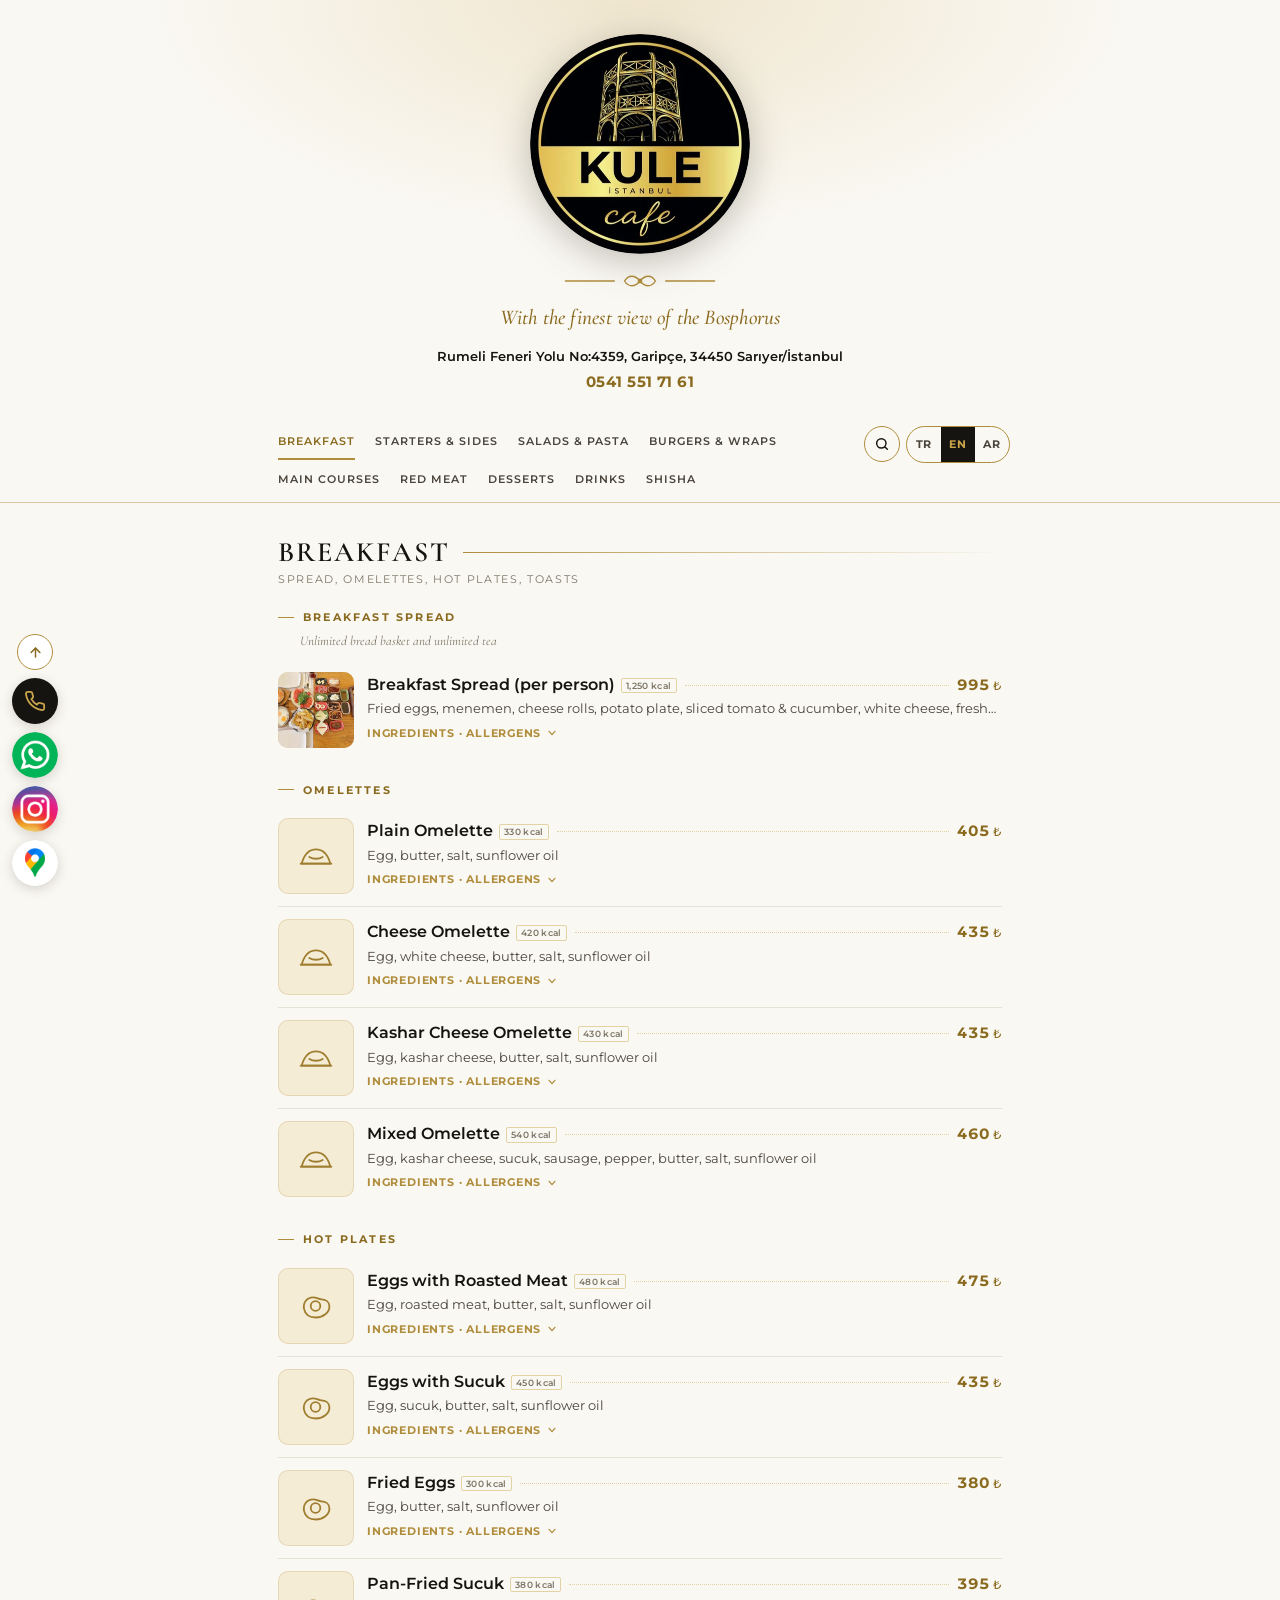
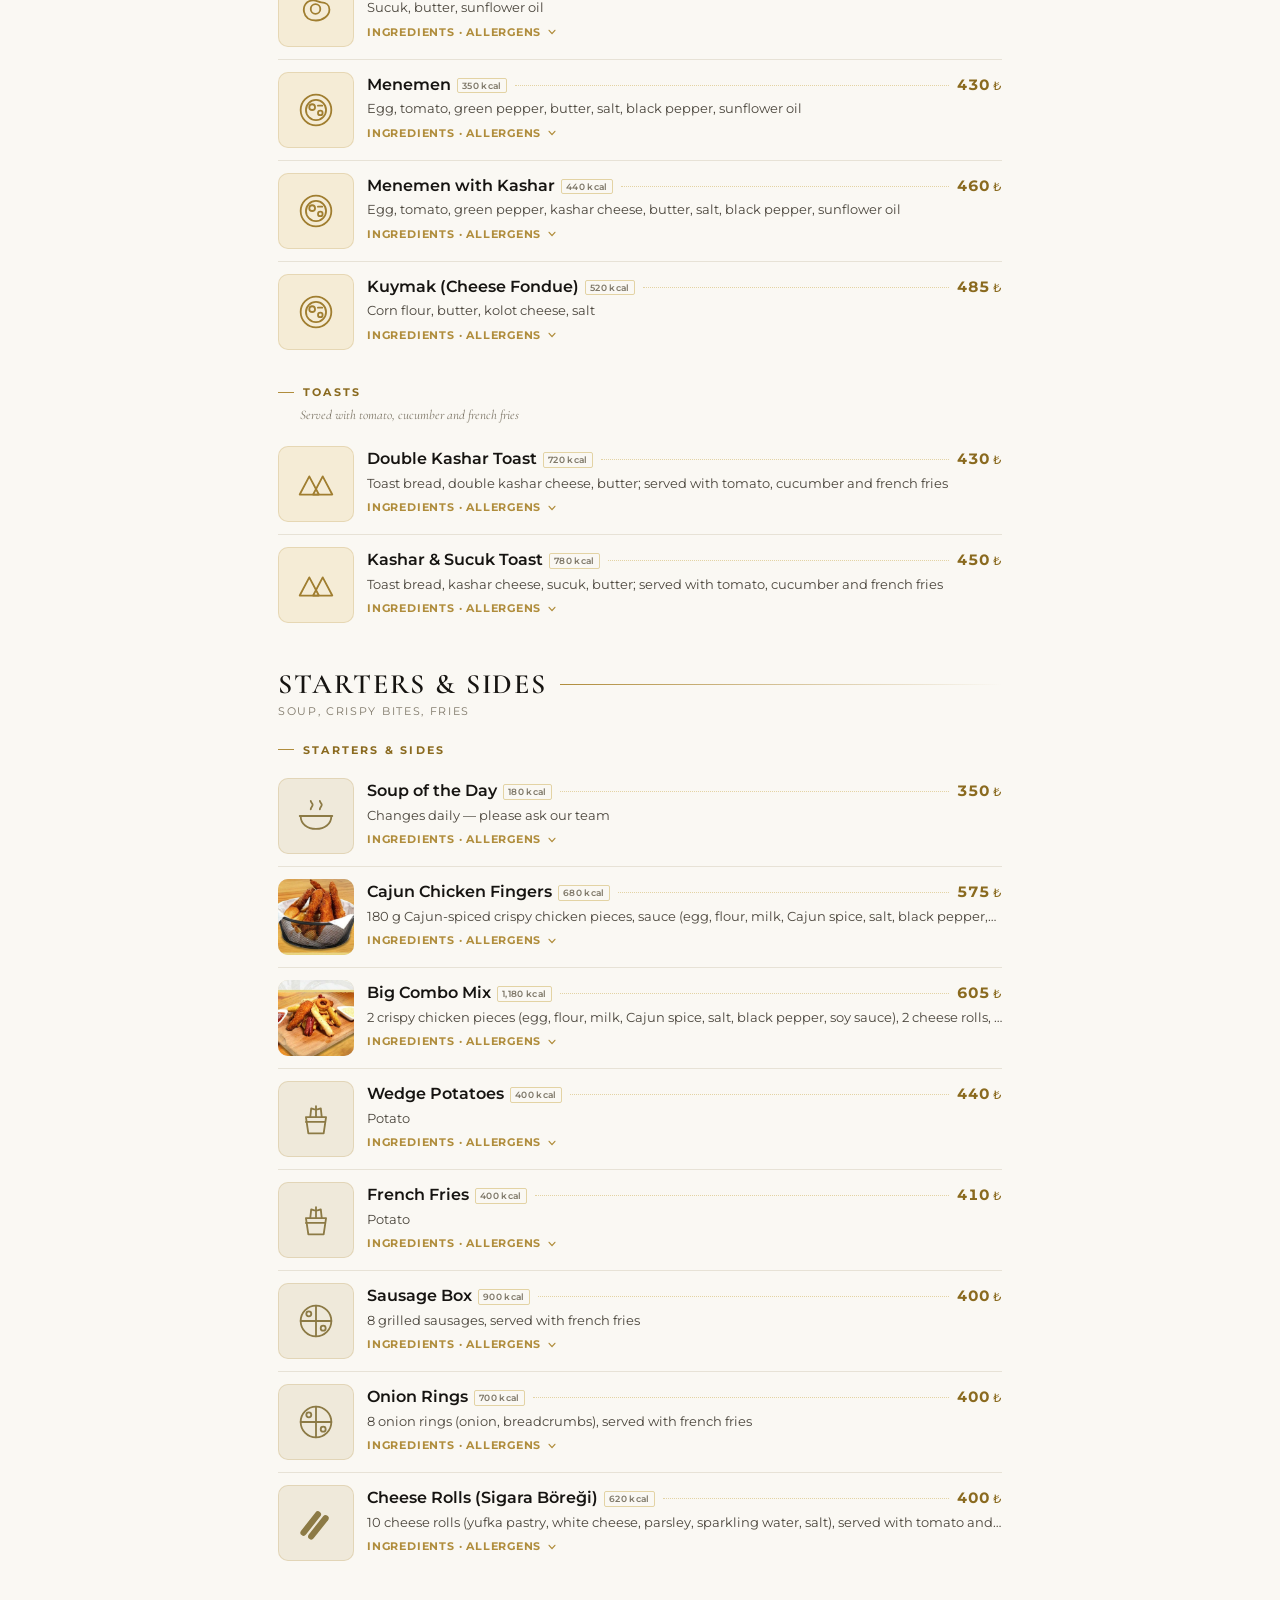
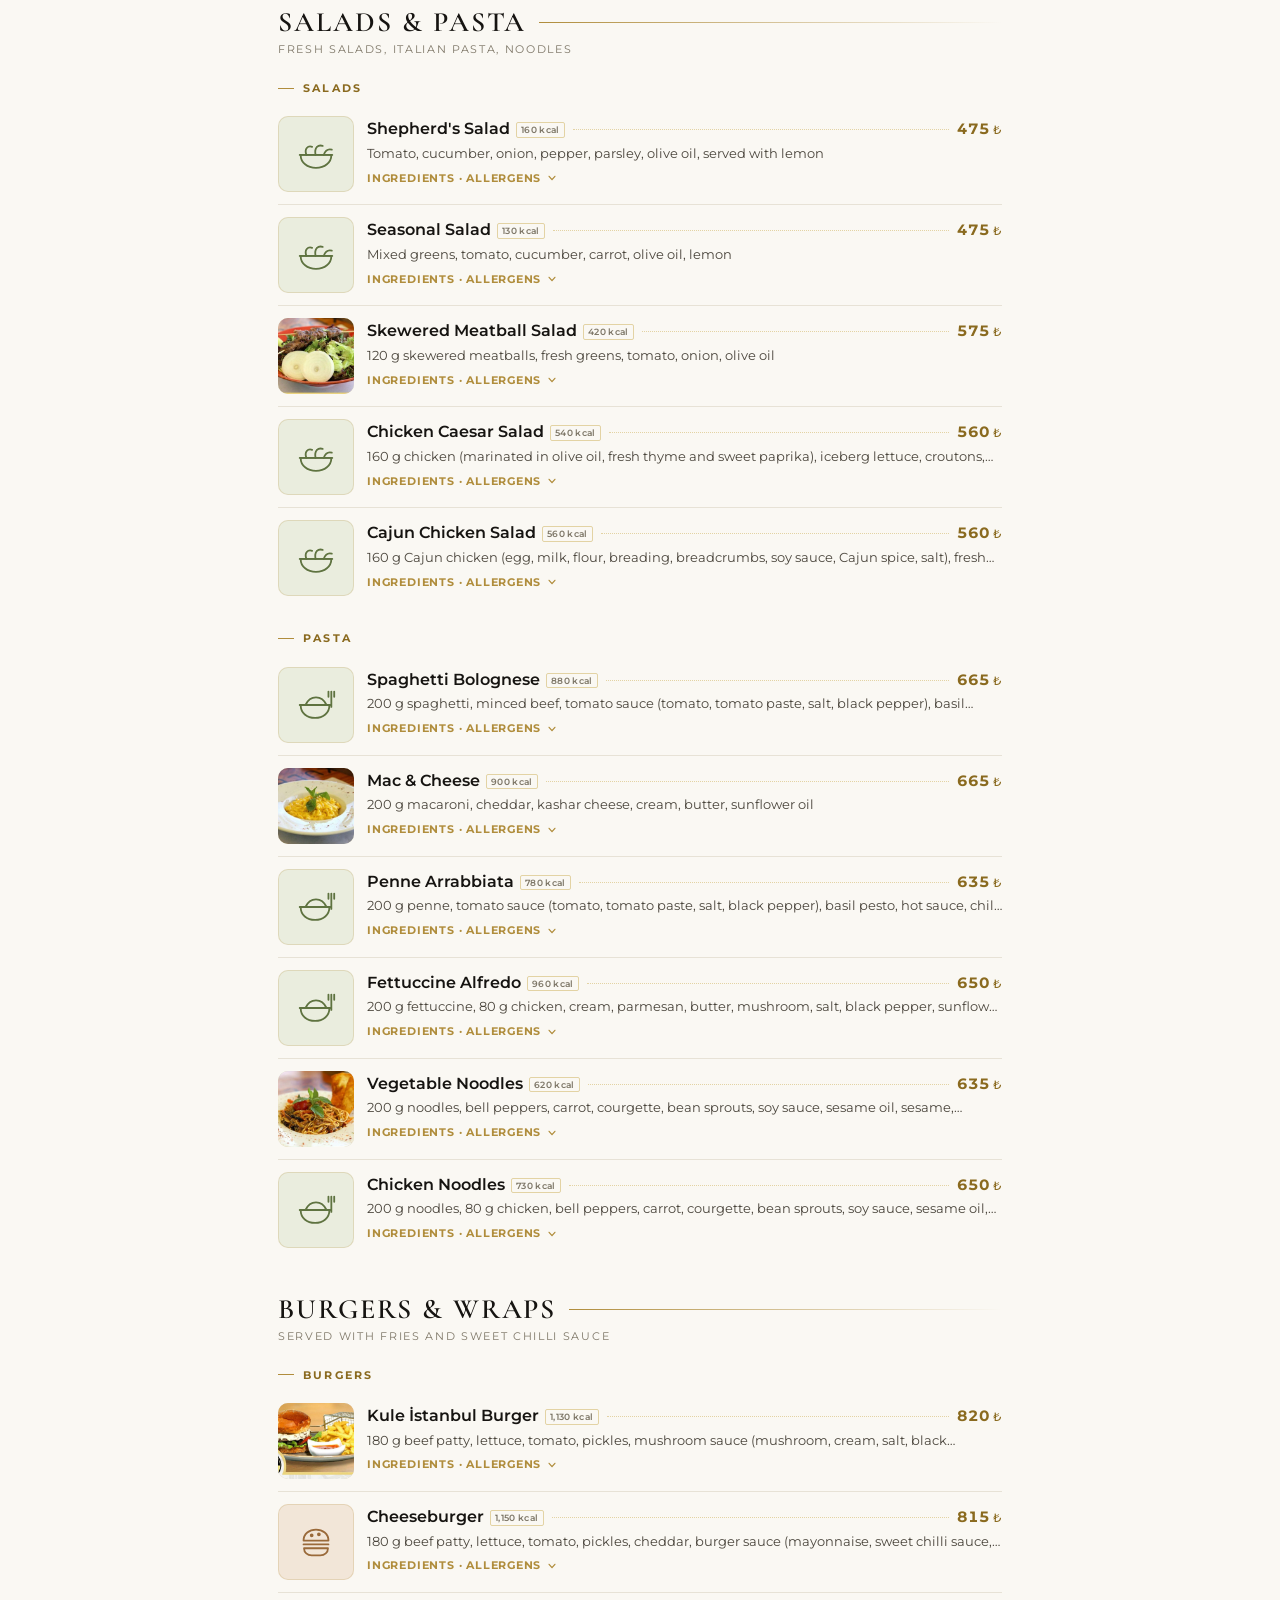
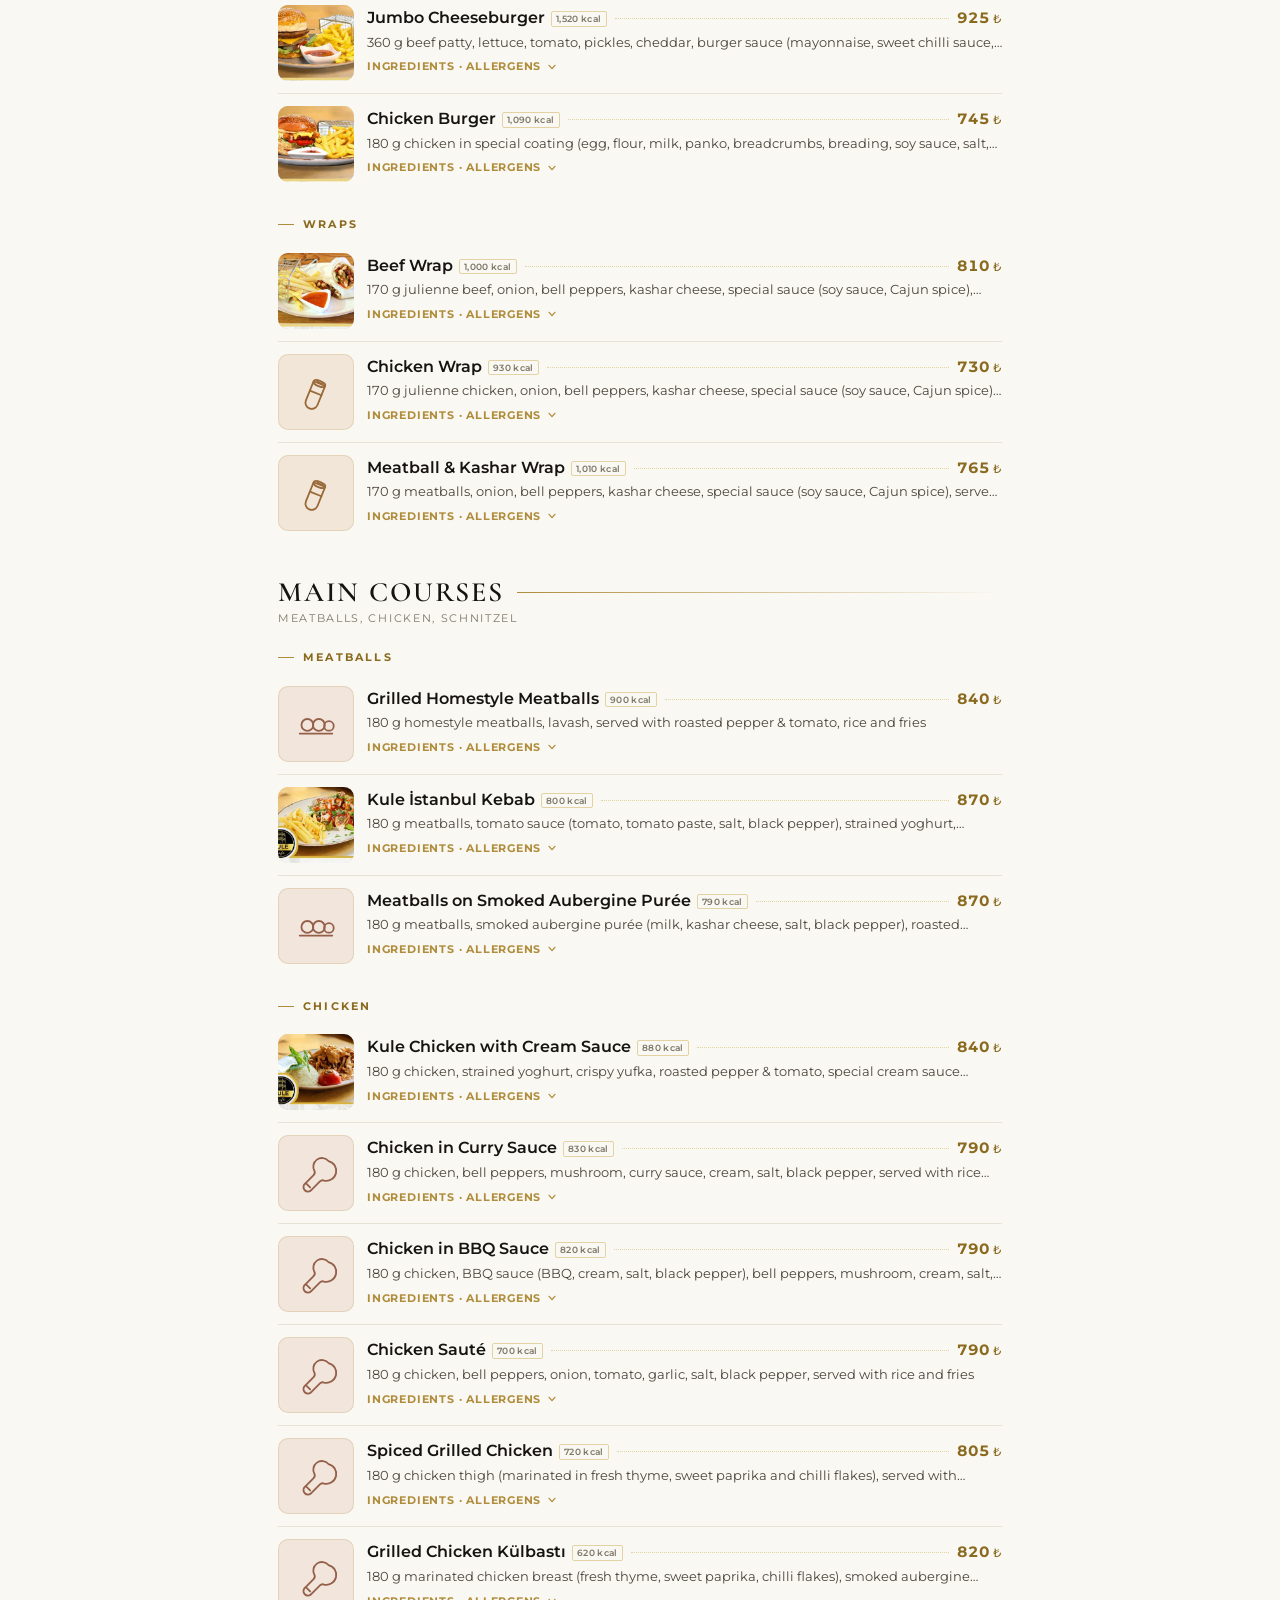
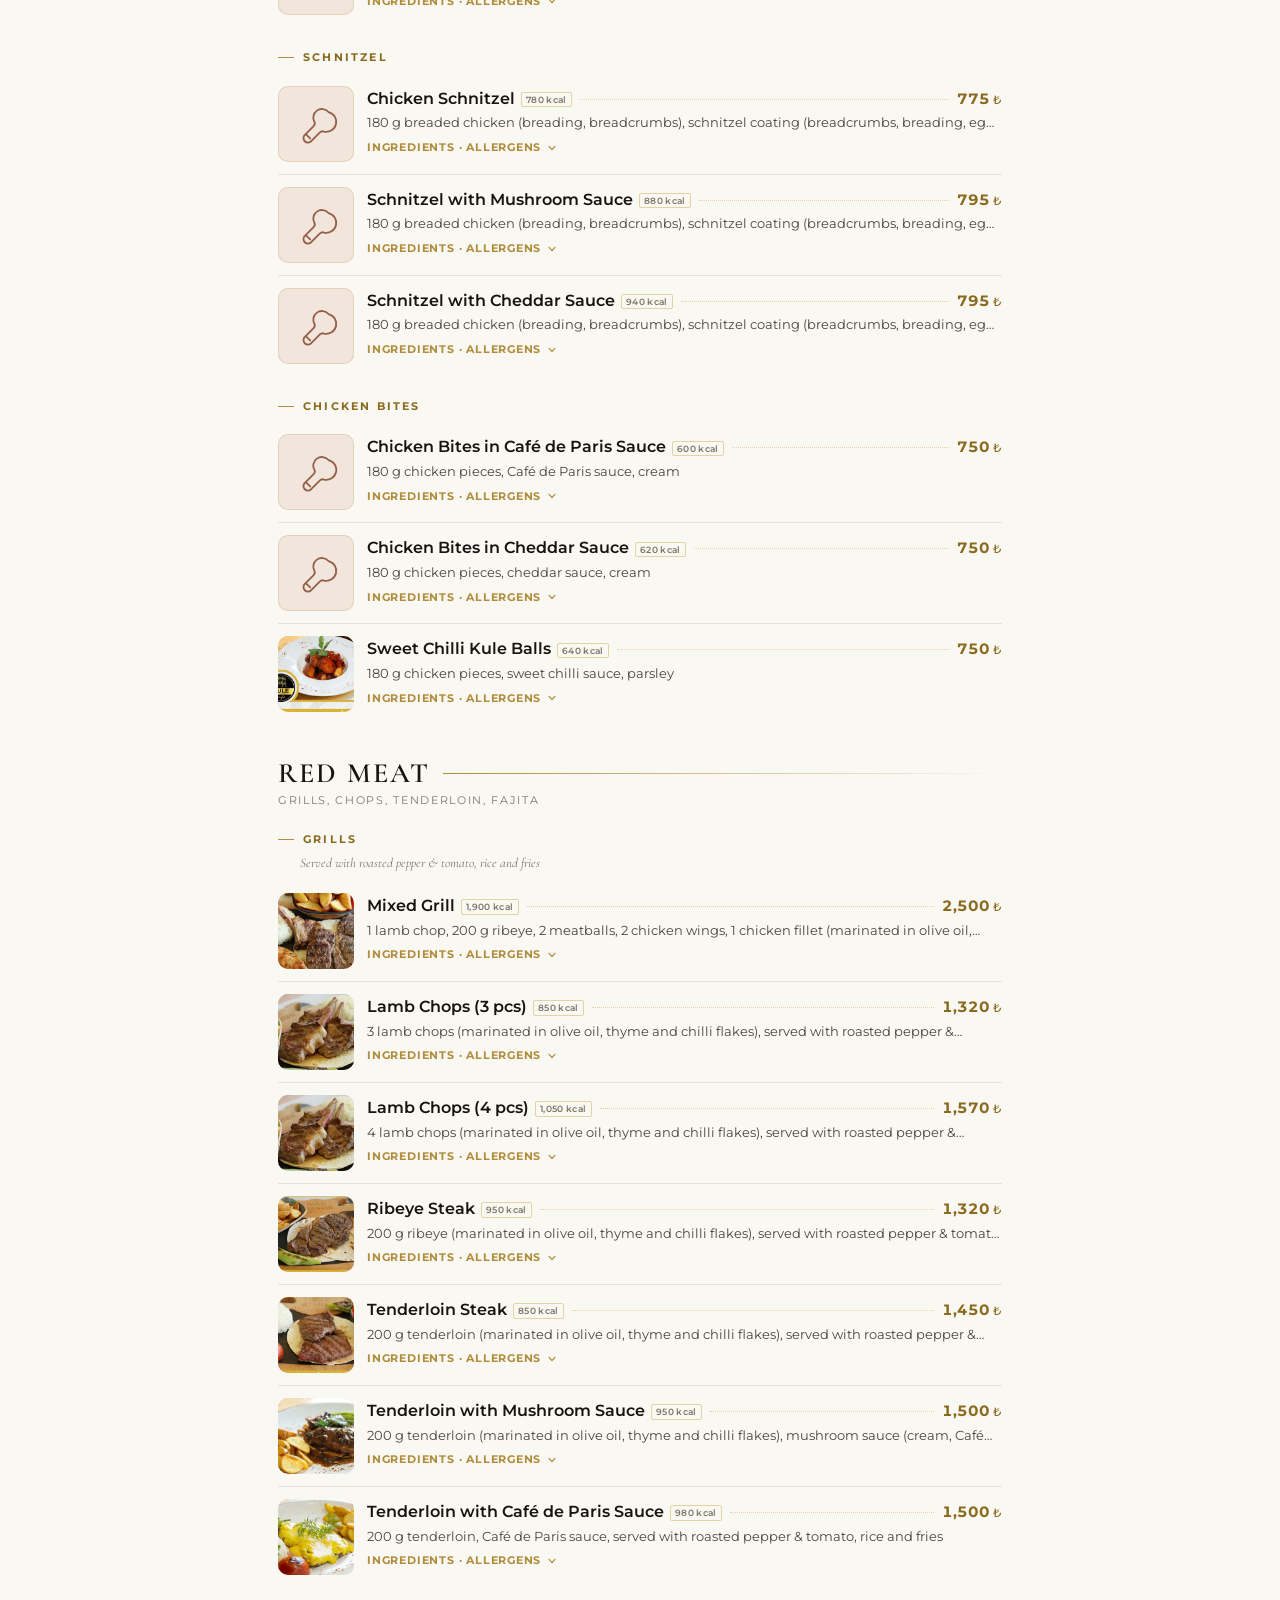
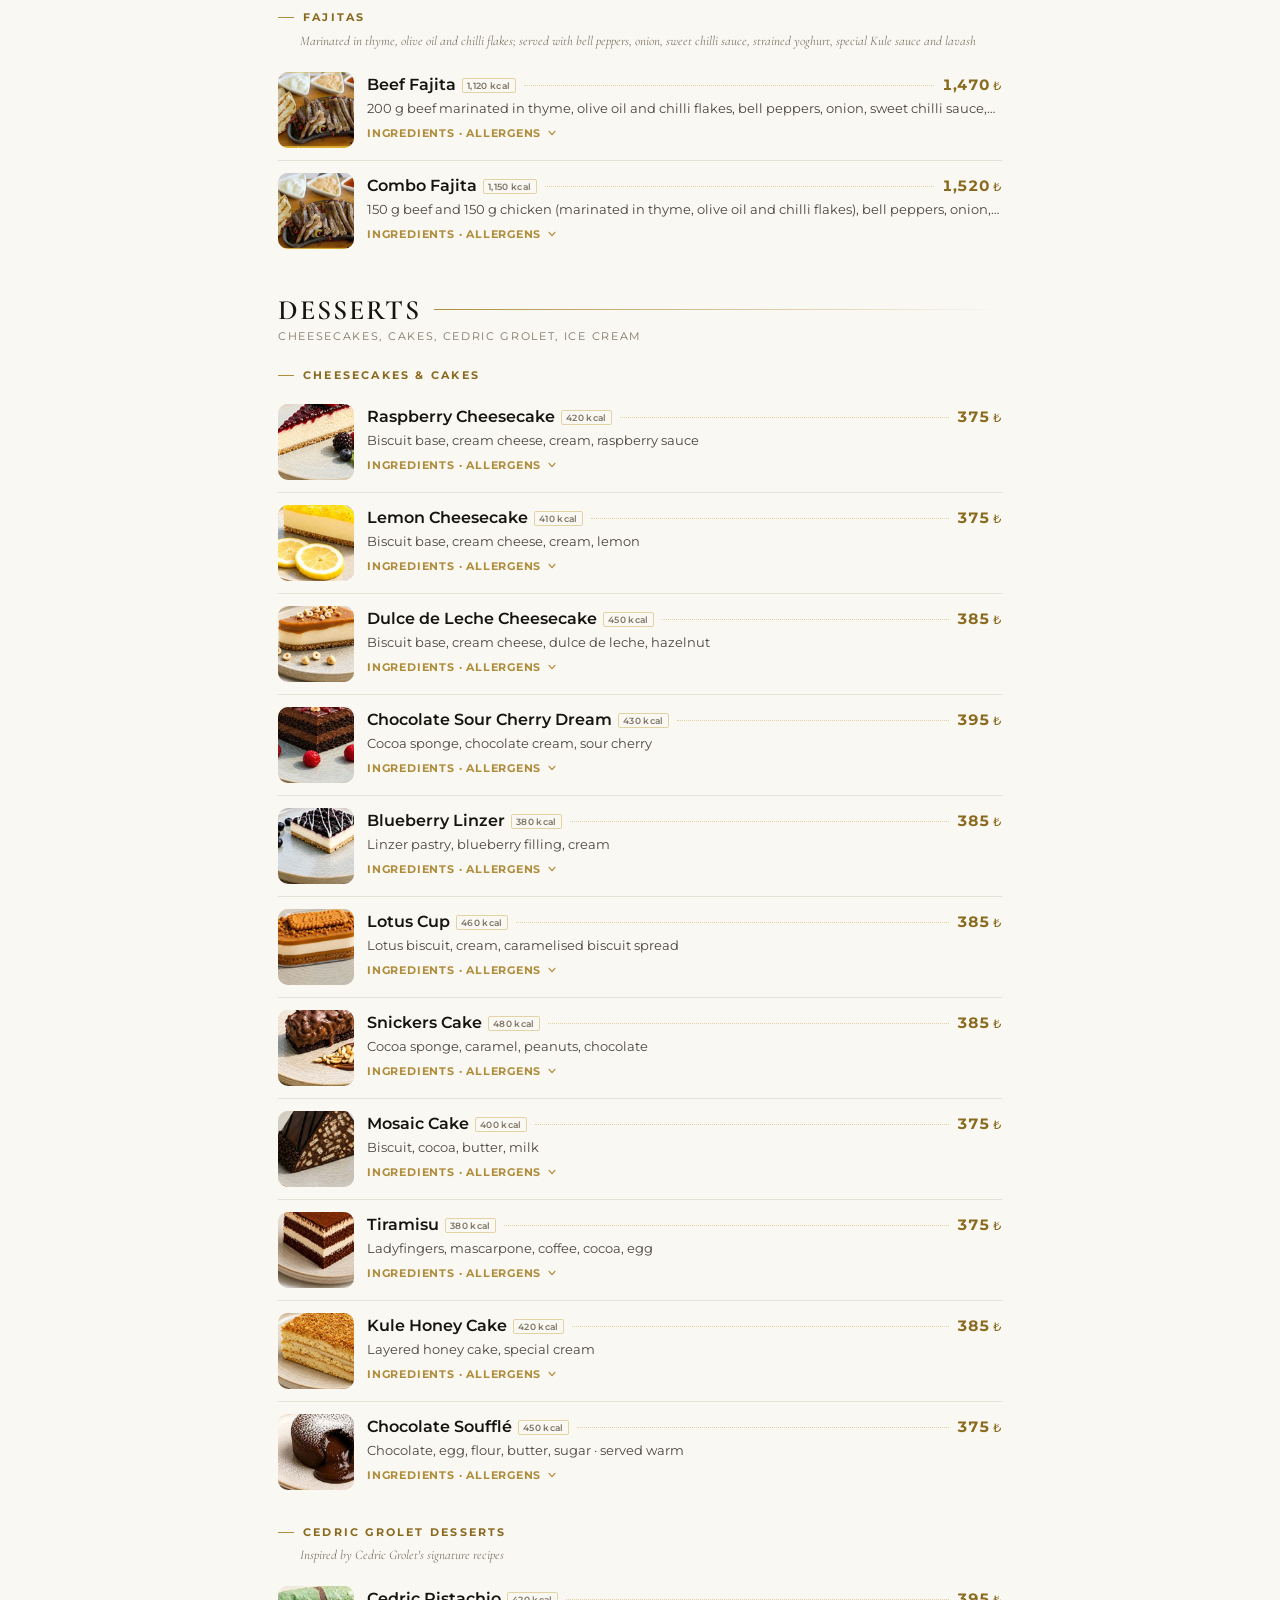
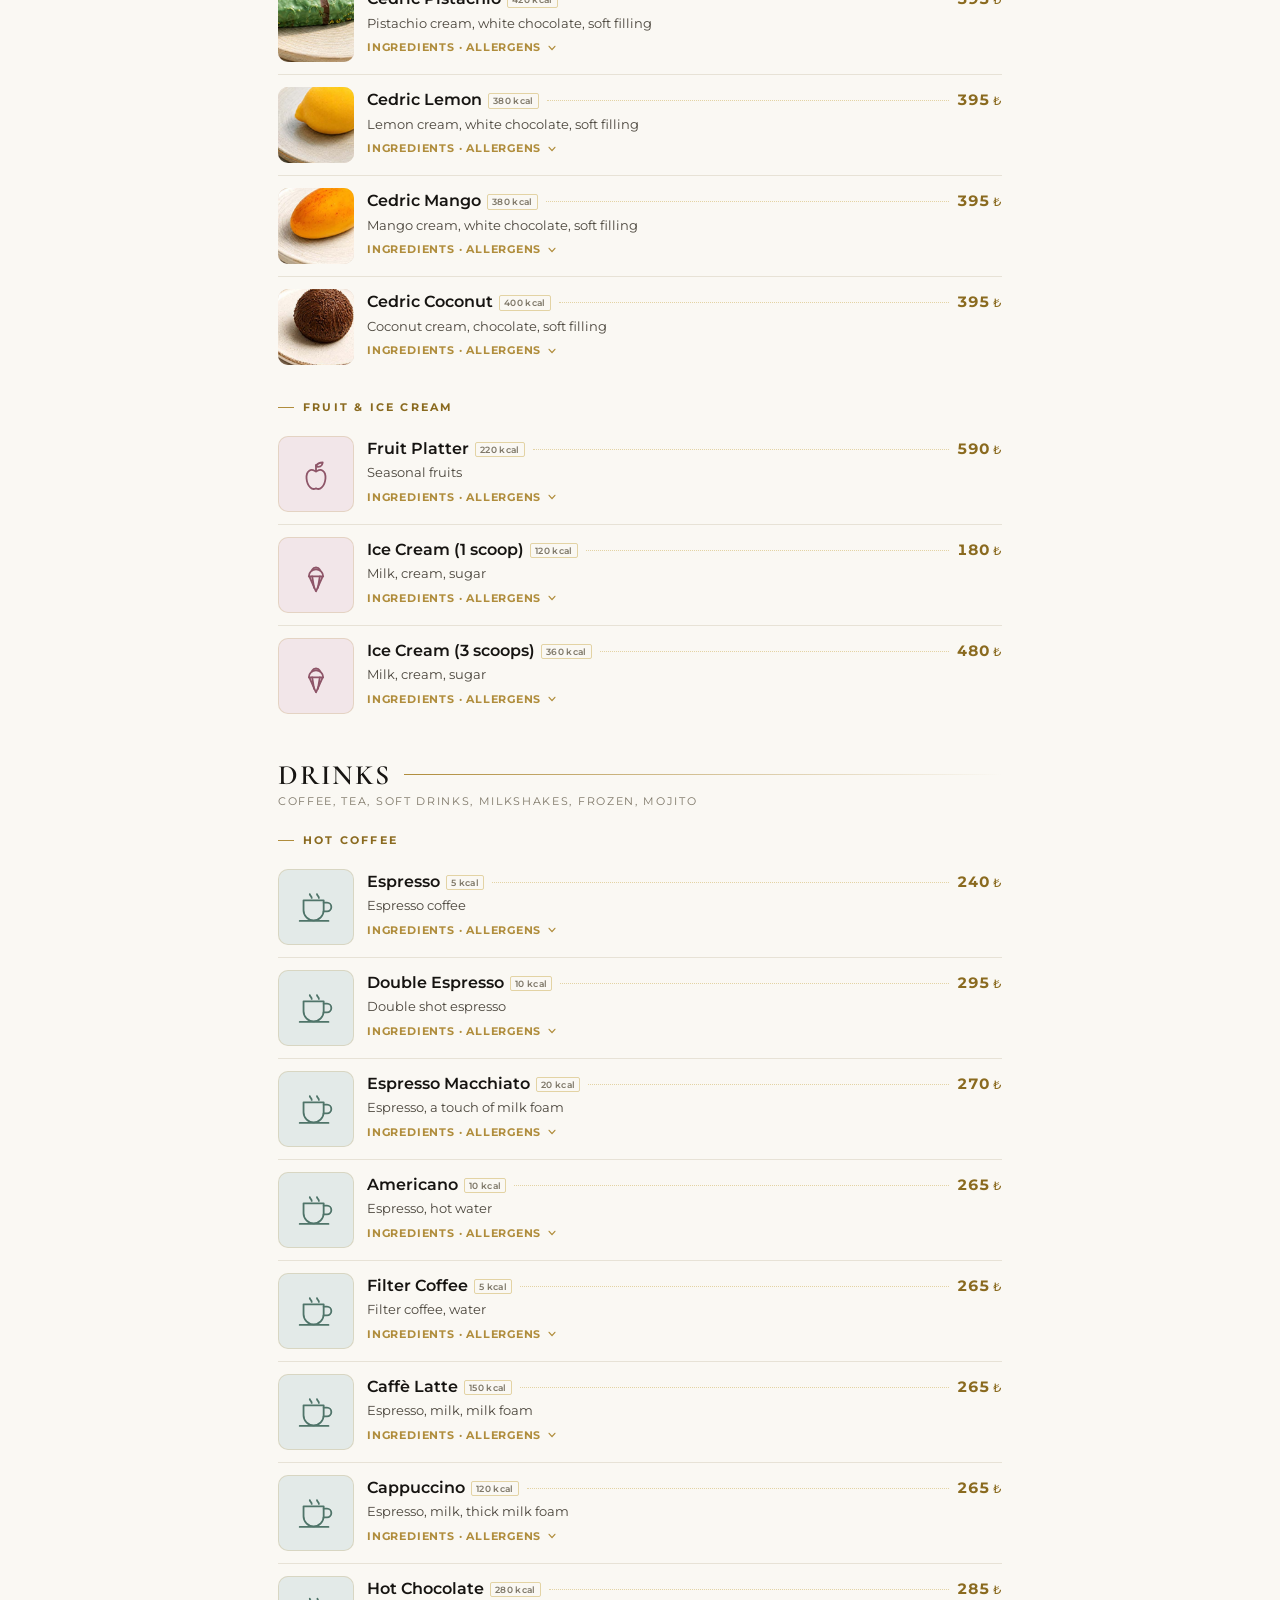
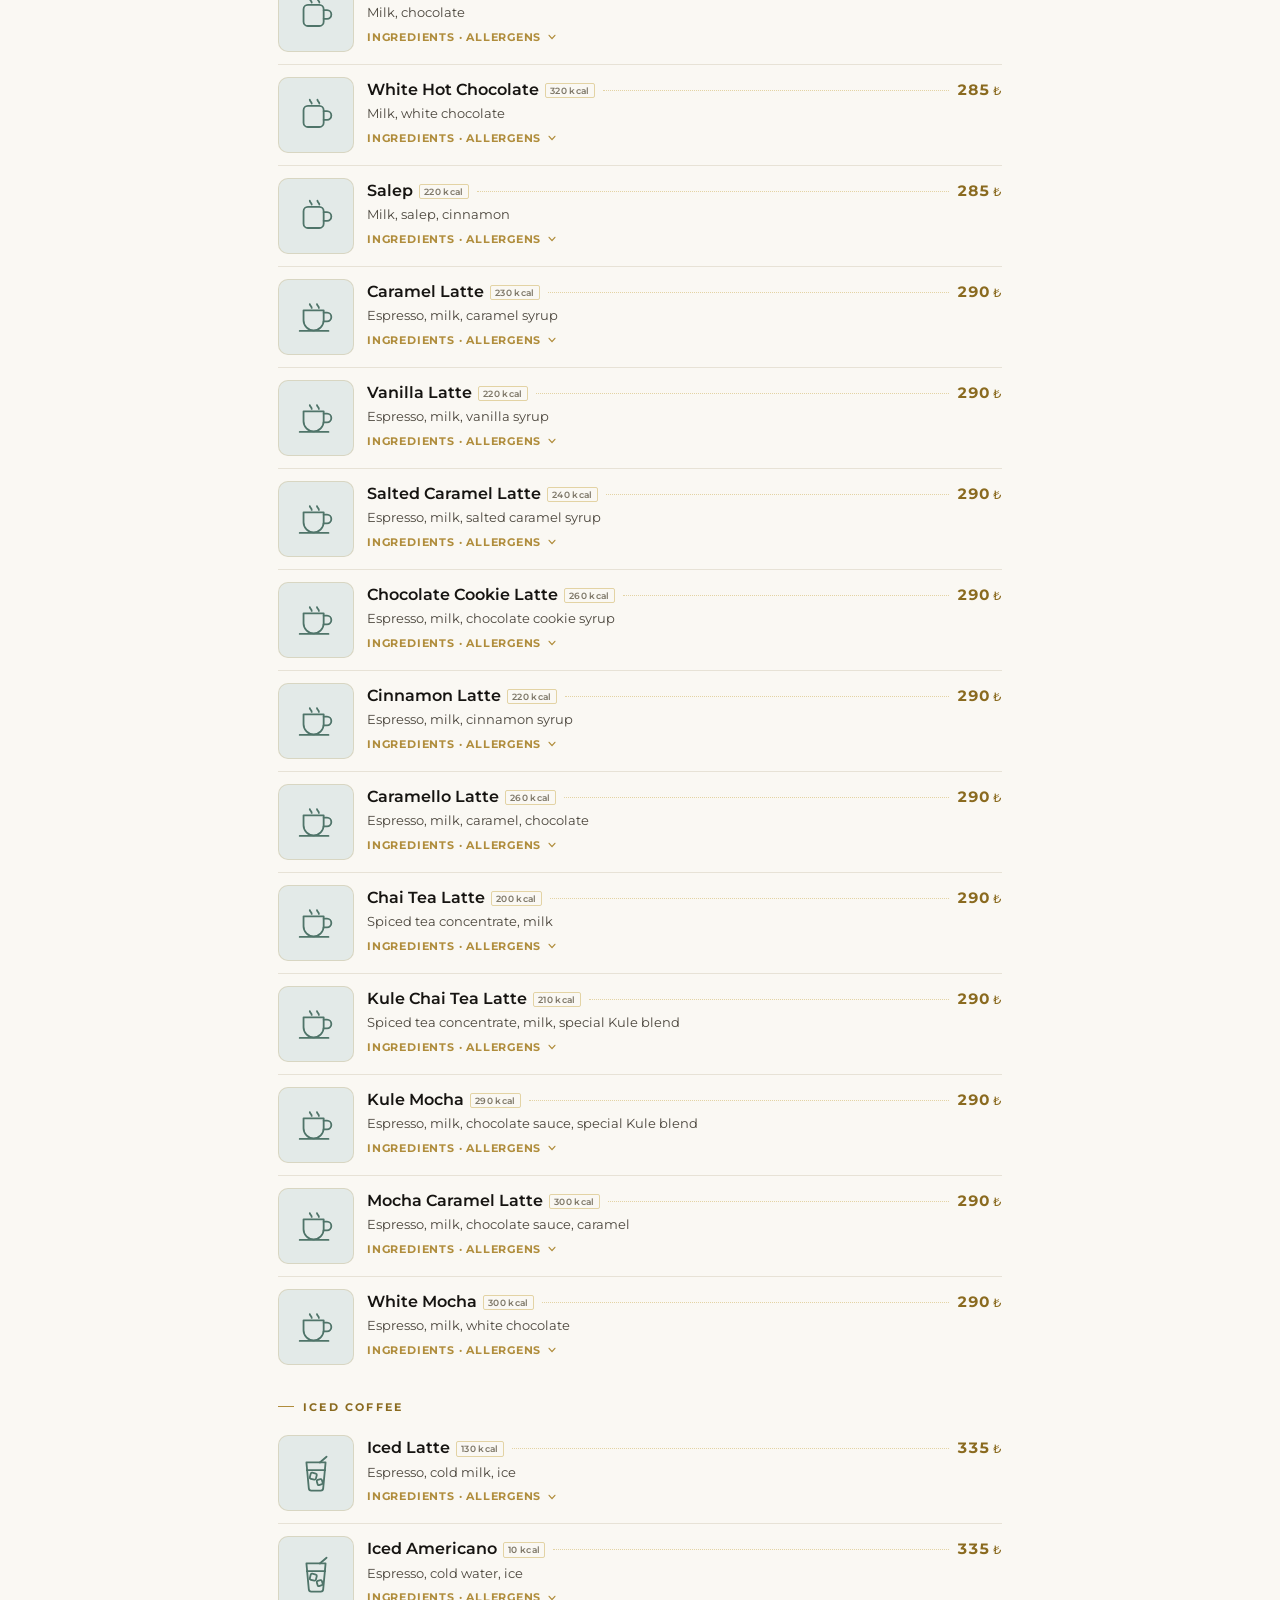
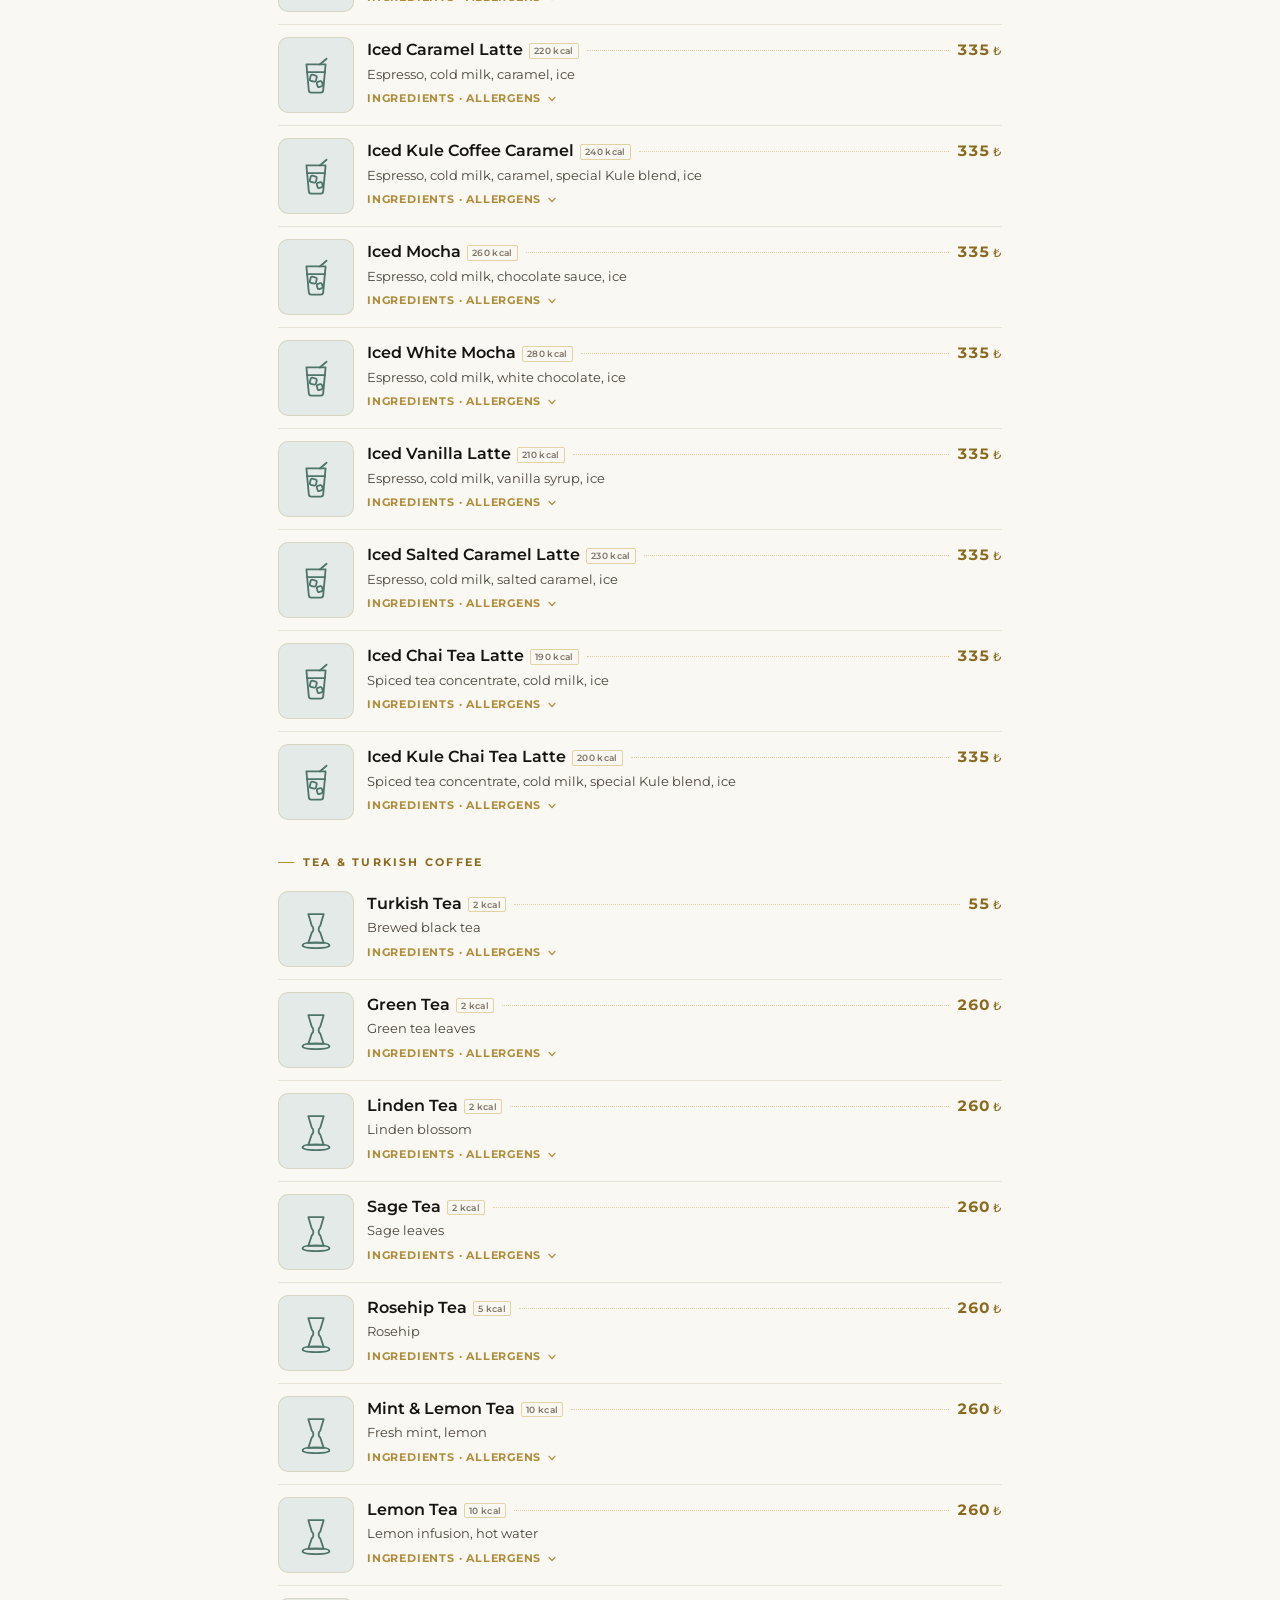
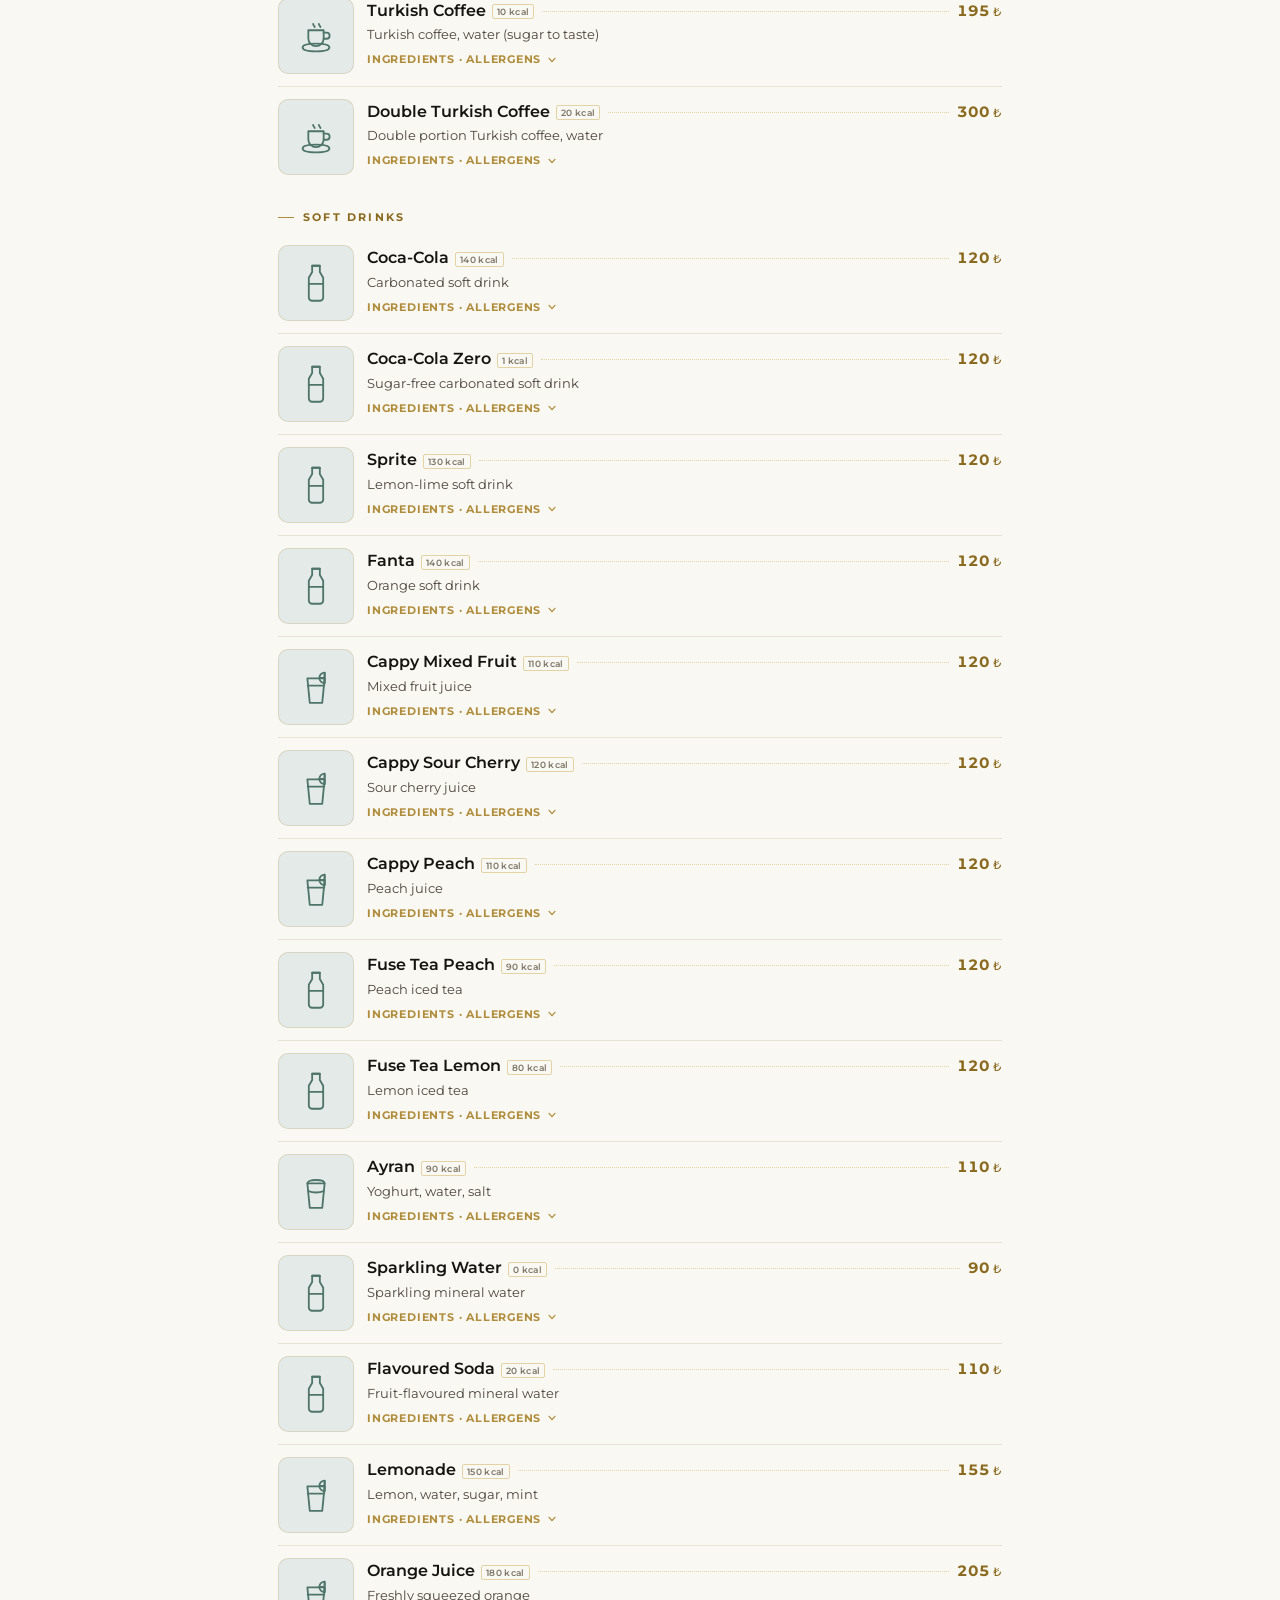
==== kule-menu-site/index.html @ a386569d "Menü güncelleme 18.09.2026 13:57" ====
<!doctype html><html lang="tr"><head><meta charset="utf-8"><meta name="viewport" content="width=device-width,initial-scale=1,viewport-fit=cover"><meta name="theme-color" content="#FAF8F3"><title>KULE İstanbul Cafe Menü</title><link rel="preconnect" href="https://fonts.googleapis.com"><link rel="preconnect" href="https://fonts.gstatic.com" crossorigin><link rel="stylesheet" href="https://fonts.googleapis.com/css2?family=Cormorant+Garamond:ital,wght@0,500;0,600;0,700;1,500;1,600&family=Montserrat:wght@400;500;600;700;800&family=Amiri:ital,wght@0,400;0,700;1,400&family=Tajawal:wght@400;500;700;800&display=swap"><style>:root{
  --ground:#FAF8F3; --raised:#FFFFFF; --raised-2:#F4F0E7; --ink:#161411; --ink-2:#4A453C; --ink-3:#7E7768; --night:#161411; --night-2:#24211B;
  --line:#E7E2D6; --line-2:#CFC6B2; --gold:#B08D3C; --gold-2:#C9A44A; --gold-3:#E3D3A4; --gold-soft:#F6EFDC; --price:#8A6A1F;
  --chip:#F1ECE0; --shadow:rgba(50,42,26,.18); --wa:#1F9E52; --ig:#C13584; --gg:#3C6FD1; --danger:#B3342E;
  color-scheme:light; --stick:54px; --maxw:760px;
  --t1:#F5ECD6; --k1:#A07E30;  --t2:#EFE9DA; --k2:#8C7A45;  --t3:#EAEDDE; --k3:#5F7340;
  --t4:#F2E6D8; --k4:#9A6A3A;  --t5:#F1E5DC; --k5:#95604A;  --t6:#EFE1DE; --k6:#8E4F4B;
  --t7:#F2E6E9; --k7:#8E5568;  --t8:#E3EAE8; --k8:#4F7469;  --t9:#E9E7E3; --k9:#6A6152;
  --serif:"Cormorant Garamond","Times New Roman",Georgia,serif; --sans:"Montserrat","Helvetica Neue",Arial,sans-serif;
}
[dir=rtl]{--serif:"Amiri","Cormorant Garamond",Georgia,serif; --sans:"Tajawal","Montserrat",Arial,sans-serif}
*{box-sizing:border-box}
html{scroll-behavior:smooth;-webkit-text-size-adjust:100%;overflow-x:hidden}
body{margin:0;background:var(--ground);color:var(--ink);font-family:var(--sans);font-size:16px;line-height:1.5;
  -webkit-font-smoothing:antialiased;padding-bottom:calc(18rem + env(safe-area-inset-bottom))}
img{max-width:100%}
[hidden]{display:none!important}
button,input,a,textarea,select{font:inherit;color:inherit;-webkit-tap-highlight-color:transparent;touch-action:manipulation}
.wrap{max-width:var(--maxw);margin:0 auto;padding:0 18px}
:focus-visible{outline:2px solid var(--gold);outline-offset:2px;border-radius:4px}
@media (prefers-reduced-motion:reduce){*{scroll-behavior:auto!important;transition:none!important}}
[dir=rtl] .sec-title,[dir=rtl] .tagline,[dir=rtl] .bless{font-weight:700}
[dir=rtl] .chip,[dir=rtl] .grp-label,[dir=rtl] .sec-sub,[dir=rtl] .more,[dir=rtl] .flabel,[dir=rtl] .dblock h4{letter-spacing:0}

/* hero */
.hero{padding:30px 0 20px;text-align:center}
.logo{width:min(76%,290px);aspect-ratio:var(--logo-ar,560/403);margin:0 auto;background-color:var(--gold);
  -webkit-mask:var(--logo) center/contain no-repeat;mask:var(--logo) center/contain no-repeat;cursor:default;user-select:none;-webkit-user-select:none}
.tagline{font-family:var(--serif);font-style:italic;font-size:1.05rem;color:var(--ink-2);margin:18px 0 0}
[dir=rtl] .tagline{font-style:normal}
.meta{margin:12px 0 0;font-size:.82rem;color:var(--ink-3);line-height:1.8}
.meta a{color:var(--gold);text-decoration:none;font-weight:700}
.meta #phone{white-space:nowrap}
.meta .sep{opacity:.45;margin:0 7px}

/* sticky bar */
.bar{position:sticky;top:0;z-index:40;background:var(--ground);border-bottom:1px solid var(--line)}
.bar-in{max-width:var(--maxw);margin:0 auto;display:flex;align-items:center;gap:8px;height:var(--stick);padding:0 10px 0 18px}
[dir=rtl] .bar-in{padding:0 18px 0 10px}
.rail{flex:1;min-width:0;display:flex;align-items:center;overflow-x:auto;overflow-y:hidden;
  scrollbar-width:none;-ms-overflow-style:none;padding-inline-end:14px;
  -webkit-mask-image:linear-gradient(to right,#000 calc(100% - 34px),transparent);mask-image:linear-gradient(to right,#000 calc(100% - 34px),transparent)}
[dir=rtl] .rail{-webkit-mask-image:linear-gradient(to left,#000 calc(100% - 34px),transparent);mask-image:linear-gradient(to left,#000 calc(100% - 34px),transparent)}
.rail::-webkit-scrollbar{display:none}
.chip{flex:0 0 auto;font-size:.77rem;font-weight:700;letter-spacing:.06em;text-transform:uppercase;color:var(--ink-2);background:none;border:0;
  padding:16px 0 14px;cursor:pointer;border-bottom:2px solid transparent;white-space:nowrap;margin-inline-end:16px;transition:color .16s}
.chip[aria-current="true"]{color:var(--gold);border-bottom-color:var(--gold)}
.tools{flex:0 0 auto;display:flex;align-items:center;gap:6px;order:2}
.rail{order:1}
.iconbtn{position:relative;width:36px;height:36px;display:grid;place-items:center;background:none;border:1px solid var(--line-2);border-radius:50%;color:var(--ink-2);cursor:pointer;padding:0}
.iconbtn svg{width:16px;height:16px}
.iconbtn[aria-expanded="true"]{background:var(--gold);border-color:var(--gold);color:var(--ground)}
.iconbtn .dot{position:absolute;top:-3px;right:-3px;min-width:16px;height:16px;border-radius:9px;background:var(--price);color:#fff;font-size:.6rem;font-weight:700;display:none;padding:0 4px;line-height:16px}
.iconbtn.has .dot{display:block}
.lang{display:flex;border:1px solid var(--line-2);border-radius:999px;overflow:hidden}
.lang button{font-size:.68rem;font-weight:700;letter-spacing:.05em;padding:9px 8px;border:0;background:none;color:var(--ink-3);cursor:pointer;min-width:34px}
.lang button[aria-pressed="true"]{background:var(--gold);color:var(--ground)}

/* arama + filtre paneli */
.panel{border-bottom:1px solid var(--line);background:var(--raised)}
.panel .wrap{padding-top:14px;padding-bottom:16px}
#q{width:100%;font-size:1rem;background:var(--ground);border:1px solid var(--line-2);border-radius:8px;padding:11px 13px}
#q::placeholder{color:var(--ink-3)}
.flabel{font-size:.68rem;font-weight:700;letter-spacing:.15em;text-transform:uppercase;color:var(--ink-3);margin:16px 0 9px}
.fchips{display:flex;flex-wrap:wrap;gap:7px}
.fchip{font-size:.79rem;font-weight:600;padding:7px 12px;border-radius:999px;border:1px solid var(--line-2);background:var(--ground);color:var(--ink-2);cursor:pointer}
.fchip[aria-pressed="true"]{background:var(--gold);border-color:var(--gold);color:var(--ground)}
.hits{font-size:.78rem;color:var(--ink-3);margin-top:13px;display:flex;justify-content:space-between;gap:12px;align-items:center}
.clear{background:none;border:0;color:var(--gold);font-size:.78rem;font-weight:700;cursor:pointer;text-decoration:underline}

/* bölümler */
.sec{scroll-margin-top:calc(var(--barh,var(--stick)) + 2px);padding-top:34px}
.sec-head{display:flex;align-items:center;gap:13px;margin-bottom:3px}
.sec-head::after{content:"";flex:1;height:1px;background:var(--line-2)}
.sec-title{font-family:var(--serif);font-weight:800;font-size:1.65rem;line-height:1.1;margin:0;text-wrap:balance}
.sec-sub{font-size:.7rem;letter-spacing:.15em;text-transform:uppercase;color:var(--ink-3);margin:0 0 14px}
.grp{margin-top:22px}
.grp-label{font-size:.69rem;font-weight:700;letter-spacing:.17em;text-transform:uppercase;color:var(--gold);margin:0 0 8px;display:flex;align-items:center;gap:9px}
.grp-label::before{content:"";width:13px;height:1px;background:var(--gold);flex:0 0 auto}
.grp-note{font-family:var(--serif);font-style:italic;font-size:.82rem;color:var(--ink-3);margin:-2px 0 8px;padding-inline-start:22px}
[dir=rtl] .grp-note{font-style:normal}

/* ürün satırı */
.item{border-bottom:1px solid var(--line)}
.item:last-child{border-bottom:0}
.irow{display:flex;gap:13px;align-items:flex-start;width:100%;text-align:start;background:none;border:0;padding:12px 0;cursor:pointer}
.irow:active{opacity:.7}
.thumb{flex:0 0 auto;width:64px;height:64px;border-radius:12px;background:var(--tint);display:grid;place-items:center;overflow:hidden}
.thumb svg{width:40px;height:40px;color:var(--tink)}
.thumb img{width:100%;height:100%;object-fit:cover;display:block}
.ibody{flex:1;min-width:0;padding-top:2px}
.line{display:flex;align-items:baseline;gap:8px}
.nm{font-weight:600;font-size:.98rem;letter-spacing:-.005em;line-height:1.3}
.badge{display:inline-block;vertical-align:.1em;font-size:.55rem;font-weight:700;letter-spacing:.11em;color:var(--gold);border:1px solid var(--gold);border-radius:2px;padding:1px 4px;margin-inline-start:6px}
.badge.out{color:var(--danger);border-color:var(--danger)}
.badge.kcal{color:var(--ink-3);border-color:var(--line-2);letter-spacing:.04em;font-weight:600}
.kcalv{font-variant-numeric:tabular-nums;font-weight:700;color:var(--ink)!important}
.kcaln{display:block;font-weight:400;font-size:.74rem;color:var(--ink-3);margin-top:7px;font-style:italic}
[dir=rtl] .kcaln{font-style:normal}
.pw{font-size:.66rem;font-weight:600;letter-spacing:.04em;color:var(--ink-3);text-transform:none}
table.nut{border-collapse:collapse;width:100%;max-width:330px;font-size:.86rem}
table.nut th,table.nut td{padding:5px 0;text-align:start;font-weight:400;color:var(--ink-2);border-bottom:1px solid var(--line)}
table.nut tr:last-child th,table.nut tr:last-child td{border-bottom:0}
table.nut th{width:11ch;color:var(--ink-3);font-size:.8rem}
table.nut td{text-align:end;font-variant-numeric:tabular-nums;color:var(--ink)}
table.nut td b{font-weight:700}
table.nut .kj{color:var(--ink-3);font-weight:400;font-size:.82em}
.dots{flex:1;min-width:10px;border-bottom:1px dotted var(--line-2);transform:translateY(-4px)}
.pr{flex:0 0 auto;white-space:nowrap;font-weight:700;font-size:.94rem;color:var(--price);font-variant-numeric:tabular-nums;direction:ltr}
.pr .cur{font-weight:500;font-size:.8em}
.item.so .thumb{filter:grayscale(1);opacity:.55}
.item.so .nm{color:var(--ink-3)}
.item.so .pr{text-decoration:line-through;color:var(--ink-3)}
.desc .pg{font-weight:700;color:var(--ink-3)}
.desc{margin:3px 0 0;font-size:.83rem;line-height:1.4;color:var(--ink-2);display:-webkit-box;-webkit-line-clamp:1;-webkit-box-orient:vertical;overflow:hidden}
.more{display:flex;align-items:center;gap:6px;margin-top:7px;font-size:.71rem;font-weight:700;letter-spacing:.07em;text-transform:uppercase;color:var(--gold)}
.more svg{width:10px;height:10px;transition:transform .24s}
.item.open .more svg{transform:rotate(180deg)}
.item.open .desc{display:none}

/* açılır detay */
.idet{display:grid;grid-template-rows:0fr;transition:grid-template-rows .26s ease}
.item.open .idet{grid-template-rows:1fr}
.idet>div{overflow:hidden}
.idin{padding:0 0 16px;padding-inline-start:77px}
.item.open .idin{padding-top:4px}
/* .photo kuralları dosyanın sonunda — kırpmasız, gerçek oran */
.dblock{margin-bottom:14px}
.dblock:last-of-type{margin-bottom:0}
.dblock h4{font-size:.66rem;font-weight:700;letter-spacing:.16em;text-transform:uppercase;color:var(--gold);margin:0 0 6px}
.dblock p{margin:0;font-size:.88rem;line-height:1.55;color:var(--ink-2)}
.achips{display:flex;flex-wrap:wrap;gap:6px}
.achip{display:flex;align-items:center;gap:6px;font-size:.78rem;font-weight:600;background:var(--chip);border-radius:7px;padding:5px 10px 5px 6px;color:var(--ink)}
[dir=rtl] .achip{padding:5px 6px 5px 10px}
.achip b{display:grid;place-items:center;min-width:19px;height:19px;padding:0 3px;border-radius:5px;background:var(--price);color:#fff;font-size:.58rem;font-weight:800;direction:ltr}
.snone{font-size:.86rem;color:var(--ink-3);font-style:italic;font-family:var(--serif);margin:0}
[dir=rtl] .snone{font-style:normal}
.dwarn{margin-top:13px;padding:10px 12px;border-radius:9px;background:var(--gold-soft);font-size:.76rem;line-height:1.5;color:var(--ink-2);border-inline-start:3px solid var(--gold)}
.empty{padding:44px 0;text-align:center;color:var(--ink-3);font-family:var(--serif);font-style:italic;font-size:1.05rem}

/* alt bilgi */
.foot{margin-top:52px;padding-top:30px;border-top:1px solid var(--line);text-align:center}
.foot .logo{width:min(50%,180px);margin-bottom:20px;opacity:.92}
.foot .bless{font-family:var(--serif);font-style:italic;font-size:1.12rem;color:var(--ink-2);margin:0 0 20px}
[dir=rtl] .foot .bless{font-style:normal}
.fline{font-size:.88rem;color:var(--ink-2);line-height:1.6;margin:0 auto 8px;max-width:32ch}
.fline a{color:var(--gold);text-decoration:none;font-weight:700}
.socials{display:flex;flex-wrap:wrap;justify-content:center;gap:9px;margin:16px 0 22px}
.sbtn{display:inline-flex;align-items:center;gap:9px;background:var(--raised);border:1px solid var(--line-2);
  color:var(--ink);text-decoration:none;font-weight:700;font-size:.86rem;border-radius:999px;
  padding-block:8px;padding-inline:8px 16px}
.sbtn img{width:26px;height:26px;border-radius:50%;display:block;flex:0 0 auto}
.fsmall{margin:0 0 6px;font-size:.78rem;color:var(--ink-3)}

/* yüzen düğmeler */
.fabs{position:fixed;inset-inline-start:12px;bottom:calc(14px + env(safe-area-inset-bottom));z-index:50;display:flex;flex-direction:column;align-items:center;gap:8px}
.fab{width:46px;height:46px;border-radius:50%;border:0;padding:0;background:none;display:grid;place-items:center;
  cursor:pointer;color:#fff;text-decoration:none;overflow:hidden;box-shadow:0 3px 12px var(--shadow),inset 0 0 0 1px rgba(0,0,0,.07)}
.fab img{width:100%;height:100%;display:block}
.fab svg{width:22px;height:22px}
.fab.top{width:36px;height:36px;background:var(--chip);color:var(--ink-2);border:1px solid var(--line-2);box-shadow:none;opacity:0;pointer-events:none;transition:opacity .2s}
.fab.top.on{opacity:1;pointer-events:auto}
.fab.top svg{width:15px;height:15px}

/* toast */
.toast{position:fixed;left:50%;bottom:calc(20px + env(safe-area-inset-bottom));transform:translate(-50%,20px);z-index:90;background:var(--ink);color:var(--ground);
  padding:11px 18px;border-radius:999px;font-size:.86rem;font-weight:600;opacity:0;pointer-events:none;transition:all .25s;max-width:90vw;text-align:center}
.toast.on{opacity:1;transform:translate(-50%,0)}

/* ============ YÖNETİCİ PANELİ ============ */
.adm{position:fixed;inset:0;z-index:100;background:var(--ground);display:flex;flex-direction:column;direction:ltr;font-family:var(--sans);height:100dvh;overscroll-behavior:contain}
.adm-top{flex:0 0 auto;display:flex;align-items:center;gap:10px;padding:calc(10px + env(safe-area-inset-top)) 14px 10px;border-bottom:1px solid var(--line);background:var(--raised)}
.adm-top h2{margin:0;font-family:var(--serif);font-size:1.05rem;flex:1;min-width:0;overflow:hidden;text-overflow:ellipsis;white-space:nowrap}
.adm-tabs{flex:0 0 auto;display:flex;border-bottom:1px solid var(--line);background:var(--raised)}
.adm-tabs button{flex:1;min-width:0;padding:12px 4px;border:0;background:none;font-weight:700;font-size:.72rem;letter-spacing:.04em;text-transform:uppercase;color:var(--ink-3);border-bottom:2px solid transparent;cursor:pointer;white-space:nowrap}
.adm-tabs button[aria-selected="true"]{color:var(--gold);border-bottom-color:var(--gold)}
.adm-body{flex:1;overflow-y:auto;-webkit-overflow-scrolling:touch;padding:14px 14px calc(118px + env(safe-area-inset-bottom))}
.adm-foot{position:absolute;left:0;right:0;bottom:0;z-index:3;padding:9px 14px calc(9px + env(safe-area-inset-bottom));background:var(--raised);border-top:1px solid var(--line);display:flex;gap:8px;align-items:center;flex-wrap:wrap}
.adm-foot .st{flex:1 1 100%;order:-1;font-size:.75rem;color:var(--ink-3);line-height:1.35}
.adm-foot .live{display:flex;align-items:center;gap:6px;font-size:.75rem;font-weight:700;color:var(--ink-3);cursor:pointer;user-select:none}
.adm-foot .b{flex:1 1 auto}
.b{border:1px solid var(--line-2);background:var(--raised);color:var(--ink);border-radius:8px;padding:10px 14px;min-height:42px;font-weight:700;font-size:.85rem;cursor:pointer;white-space:nowrap;-webkit-tap-highlight-color:transparent}
.b.p{background:var(--gold);border-color:var(--gold);color:#fff}
.b.d{color:var(--danger);border-color:var(--danger)}
.b.s{padding:8px 11px;min-height:36px;font-size:.78rem}
.b:disabled{opacity:.45;cursor:default}
.adm-search{width:100%;padding:12px;border:1px solid var(--line-2);border-radius:8px;background:var(--raised);margin-bottom:12px;font-size:16px;color:var(--ink);position:sticky;top:0;z-index:2}
.adm-sec{font-family:var(--serif);font-weight:800;font-size:1.2rem;margin:18px 0 4px}
.adm-grp{display:flex;align-items:center;justify-content:space-between;gap:8px;margin:14px 0 4px;font-size:.68rem;font-weight:700;letter-spacing:.12em;text-transform:uppercase;color:var(--gold)}
.adm-grp span{flex:1;min-width:0;overflow:hidden;text-overflow:ellipsis}
/* yapı düzenleyici */
.str{border:1px solid var(--line);border-radius:10px;margin-bottom:10px;overflow:hidden;background:var(--raised)}
.str>.h{display:flex;align-items:center;gap:8px;padding:10px 12px;background:var(--gold-soft)}
.str>.h b{flex:1;min-width:0;font-size:.95rem;overflow:hidden;text-overflow:ellipsis;white-space:nowrap}
.str .gl{padding:6px 10px 10px}
.str .gl .g{display:flex;align-items:center;gap:8px;padding:8px 2px;border-top:1px solid var(--line)}
.str .gl .g span{flex:1;min-width:0;font-size:.86rem;overflow:hidden;text-overflow:ellipsis;white-space:nowrap}
.str .gl .g small{color:var(--ink-3);font-weight:600}
.ic{width:38px;min-height:38px;padding:0;display:grid;place-items:center;font-size:1rem;line-height:1;flex:0 0 auto}
.arow{display:flex;align-items:center;gap:8px;padding:9px 0;border-bottom:1px solid var(--line)}
.arow .n{flex:1 1 auto;min-width:0;font-weight:600;font-size:.92rem;overflow:hidden;text-overflow:ellipsis;white-space:nowrap}
.arow .n small{display:block;font-weight:400;color:var(--ink-3);font-size:.72rem;overflow:hidden;text-overflow:ellipsis}
.arow .p{flex:0 0 auto;white-space:nowrap;font-weight:700;color:var(--price);font-variant-numeric:tabular-nums;font-size:.84rem}
.arow.so .n{color:var(--ink-3);text-decoration:line-through}
.arow.off{opacity:.5}
.tag{font-size:.55rem;font-weight:800;letter-spacing:.1em;border:1px solid var(--line-2);border-radius:3px;padding:1px 4px;color:var(--ink-3);margin-inline-start:6px;vertical-align:.1em}
.str.off>.h{opacity:.5}
.sw{position:relative;width:38px;height:22px;border-radius:11px;background:var(--line-2);border:0;cursor:pointer;flex:0 0 auto;padding:0}
.sw::after{content:"";position:absolute;top:2px;left:2px;width:18px;height:18px;border-radius:50%;background:#fff;transition:transform .15s}
.sw[aria-checked="true"]{background:var(--wa)}
.sw[aria-checked="true"]::after{transform:translateX(16px)}
.f{display:block;margin-bottom:12px}
.f span{display:block;font-size:.68rem;font-weight:700;letter-spacing:.1em;text-transform:uppercase;color:var(--ink-3);margin-bottom:4px}
.f input,.f textarea,.f select{width:100%;padding:11px;border:1px solid var(--line-2);border-radius:8px;background:var(--raised);font-size:16px;color:var(--ink);-webkit-appearance:none;appearance:none}
.f select{background-image:linear-gradient(45deg,transparent 50%,var(--ink-3) 50%),linear-gradient(135deg,var(--ink-3) 50%,transparent 50%);background-position:calc(100% - 18px) 50%,calc(100% - 13px) 50%;background-size:5px 5px,5px 5px;background-repeat:no-repeat;padding-inline-end:34px}
.f textarea{min-height:64px;resize:vertical}
.f input[dir=rtl],.f textarea[dir=rtl]{font-family:"Tajawal",sans-serif}
.frow{display:flex;gap:10px;flex-wrap:wrap}
.frow .f{min-width:150px}
.frow .f{flex:1}
.chk{display:flex;flex-wrap:wrap;gap:6px}
.chk label{display:flex;align-items:center;gap:6px;white-space:nowrap;font-size:.82rem;padding:9px 12px;border:1px solid var(--line-2);border-radius:999px;background:var(--raised);cursor:pointer}
.chk input{accent-color:var(--gold)}
.chk label.on{background:var(--gold);border-color:var(--gold);color:#fff}
.pv{width:min(160px,45vw);height:auto;aspect-ratio:4/3;border-radius:10px;object-fit:cover;background:var(--chip);display:block;margin-bottom:8px}
.adm-modal{position:fixed;inset:0;z-index:110;background:var(--ground);display:flex;flex-direction:column;direction:ltr;height:100dvh;overscroll-behavior:contain}
.adm-modal .adm-body{padding-bottom:calc(80px + env(safe-area-inset-bottom))}
.pin{position:fixed;inset:0;z-index:100;background:rgba(34,31,25,.55);display:grid;place-items:center;padding:20px;direction:ltr}
.pin div{background:var(--raised);border-radius:14px;padding:22px 20px;width:min(100%,320px);text-align:center}
.pin h3{margin:0 0 6px;font-family:var(--serif);font-size:1.2rem}
.pin p{margin:0 0 14px;font-size:.8rem;color:var(--ink-3)}
.pin input{width:100%;text-align:center;font-size:1.4rem;letter-spacing:.4em;padding:10px;border:1px solid var(--line-2);border-radius:8px;margin-bottom:12px;background:var(--ground)}
.pin .err{color:var(--danger);font-size:.78rem;margin:-6px 0 10px;min-height:1em}
.pin .row{display:flex;gap:8px}
.pin .row .b{flex:1}
.note{font-size:.78rem;color:var(--ink-3);background:var(--gold-soft);border-radius:8px;padding:10px 12px;margin:0 0 14px;line-height:1.5}

@media (min-width:520px){
  .thumb{width:76px;height:76px;border-radius:14px}
  .thumb svg{width:46px;height:46px}
  .nm{font-size:1.02rem}
  .idin{padding-inline-start:89px}
  .adm,.adm-modal{max-width:760px;left:50%;transform:translateX(-50%);box-shadow:0 0 40px var(--shadow)}
}

/* menü sürüm damgası */
.fsmall.ver{font-variant-numeric:tabular-nums;opacity:.75;margin-top:10px;letter-spacing:.02em}

/* detay fotoğrafı — kırpma yok, gerçek oran */
.photo{display:block;width:100%;max-width:min(420px,100%);aspect-ratio:auto;padding:0;border:0;background:var(--tint);
  border-radius:12px;overflow:hidden;margin:0 0 14px;line-height:0;cursor:zoom-in;position:relative;-webkit-tap-highlight-color:transparent}
.photo img{width:100%;height:auto;display:block;max-height:78vh;object-fit:contain}
.photo .zi{position:absolute;inset-block-end:8px;inset-inline-end:8px;width:30px;height:30px;border-radius:50%;
  display:grid;place-items:center;background:rgba(34,31,25,.6);color:#fff;line-height:0;backdrop-filter:blur(3px)}
.photo .zi svg{width:15px;height:15px}
.photo:active{opacity:.85}

/* tam boyut görüntüleyici */
.lb{position:fixed;inset:0;z-index:120;background:rgba(18,16,12,.94);display:flex;flex-direction:column;
  align-items:center;justify-content:center;gap:14px;padding:calc(16px + env(safe-area-inset-top)) 16px calc(16px + env(safe-area-inset-bottom));
  opacity:0;transition:opacity .18s;cursor:zoom-out;overscroll-behavior:contain}
.lb.on{opacity:1}
.lb img{max-width:100%;max-height:82vh;width:auto;height:auto;object-fit:contain;border-radius:10px;cursor:default;display:block}
.lb-c{margin:0;color:#F0EDE6;font-family:var(--serif);font-size:.95rem;text-align:center;max-width:36ch}
.lb-x{position:absolute;top:calc(10px + env(safe-area-inset-top));inset-inline-end:12px;width:42px;height:42px;border-radius:50%;
  border:1px solid rgba(240,237,230,.35);background:rgba(0,0,0,.35);color:#F0EDE6;font-size:1.7rem;line-height:1;cursor:pointer;padding:0}

/* ============ KULE İSTANBUL CAFE — marka katmanı (aydınlık zemin, siyah–altın) ============ */
body{font-size:15.5px;background:var(--ground)}
html{background:var(--ground)}
/* üst bölüm: amblem */
.hero{background:var(--ground);color:var(--ink);padding:34px 0 22px;text-align:center;position:relative;overflow:hidden}
.hero::before{content:"";position:absolute;inset:0;background:radial-gradient(55% 80% at 50% 0%,rgba(201,164,74,.22),transparent 70%);pointer-events:none}
.hero .wrap{position:relative}
.hero .logo{width:min(50%,200px);aspect-ratio:1/1;background-color:transparent;-webkit-mask:none;mask:none;border-radius:50%;
  background:var(--emblem) center/contain no-repeat;filter:drop-shadow(0 8px 18px rgba(50,42,26,.28))}
.orn{display:block;width:160px;height:18px;margin:18px auto 0;color:var(--gold)}
.hero .tagline{color:var(--price);font-size:1.32rem;font-weight:500;margin-top:12px;letter-spacing:.01em}
.hero .meta{color:var(--ink-2);font-size:.82rem;line-height:1.6;margin-top:12px}
.hero .meta.phone{margin-top:4px;font-size:.92rem}
.hero .meta a{color:var(--ink);font-weight:600}
.hero .meta.phone a{color:var(--price);font-weight:700;letter-spacing:.03em}
.hours{margin:6px 0 0;font-size:.72rem;letter-spacing:.14em;text-transform:uppercase;color:var(--price);font-weight:600}
.hours:empty{display:none}
/* kategori çubuğu */
.bar{background:rgba(250,248,243,.94);-webkit-backdrop-filter:blur(10px);backdrop-filter:blur(10px);border-bottom:1px solid rgba(176,141,60,.45)}
.chip{color:var(--ink-2);font-weight:600;letter-spacing:.09em;font-size:.72rem}
.chip[aria-current="true"]{color:var(--price);border-bottom-color:var(--gold)}
.iconbtn{border-color:var(--gold);color:var(--ink)}
.iconbtn[aria-expanded="true"]{background:var(--night);border-color:var(--night);color:var(--gold-2)}
.iconbtn .dot{background:var(--night);color:var(--gold-2)}
.lang{border-color:var(--gold)}
.lang button{color:var(--ink-2)}
.lang button[aria-pressed="true"]{background:var(--night);color:var(--gold-2)}
/* arama paneli */
.panel{background:var(--raised);border-bottom-color:var(--line-2)}
#q{background:var(--ground);border-color:var(--line-2);color:var(--ink)}
.fchip{background:var(--chip);border-color:var(--line-2);color:var(--ink-2)}
.fchip[aria-pressed="true"]{background:var(--night);border-color:var(--night);color:var(--gold-2)}
.clear{color:var(--price)}
/* bölümler: basılı menüdeki gibi büyük harf serif */
.sec-title{font-weight:600;font-size:1.75rem;letter-spacing:.07em;text-transform:uppercase;color:var(--ink)}
.sec-head::after{background:linear-gradient(to right,var(--gold),transparent)}
.sec-sub{color:var(--ink-3)}
.grp-label{color:var(--price);letter-spacing:.2em}
.grp-label::before{background:var(--gold);width:16px}
.grp-note{color:var(--ink-3)}
.item{border-bottom-color:var(--line)}
.nm{font-weight:600;letter-spacing:0;color:var(--ink)}
.pr{color:var(--price)}
.dots{border-bottom-color:var(--gold-3)}
.desc{color:var(--ink-2)}
.more{color:var(--gold)}
.thumb{border-radius:10px;box-shadow:inset 0 0 0 1px rgba(176,141,60,.22)}
.photo{box-shadow:0 0 0 1px rgba(176,141,60,.35)}
.badge{color:var(--price);border-color:var(--gold)}
.badge.out{color:var(--danger);border-color:var(--danger)}
.dblock h4{color:var(--price)}
.dblock p{color:var(--ink-2)}
.achip{background:var(--chip);color:var(--ink)}
.achip b{background:var(--night);color:var(--gold-2)}
.empty{color:var(--ink-3)}
/* alt bilgi: altın yazı logosu */
.foot{border-top-color:var(--line-2)}
.foot .logo{background-color:var(--gold);opacity:1;width:min(48%,190px)}
.foot .bless{font-size:1.45rem;font-weight:500;color:var(--ink)}
.fline{color:var(--ink-2)}
.fline a{color:var(--price)}
.sbtn{background:var(--raised);border-color:var(--line-2);color:var(--ink)}
.fsmall{color:var(--ink-3)}
/* yüzen düğmeler */
.fab.call{background:var(--night);color:var(--gold-2)}
.fab.top{background:var(--raised);color:var(--price);border:1px solid var(--gold)}
.toast{background:var(--night);color:var(--gold-2)}
/* yönetici paneli */
.adm-tabs button[aria-selected="true"]{color:var(--price);border-bottom-color:var(--gold)}
.adm-grp{color:var(--price)}
.b.p{background:var(--night);border-color:var(--night);color:var(--gold-2)}
.chk label.on{background:var(--night);border-color:var(--night);color:var(--gold-2)}
.chk input{accent-color:var(--gold)}
.pin div{border:1px solid rgba(176,141,60,.45)}
.pin h3{color:var(--ink)}
.note{background:var(--gold-soft);color:var(--ink-2)}
code{color:var(--price)}
[dir=rtl] .sec-title{letter-spacing:0;text-transform:none}
[dir=rtl] .hours{letter-spacing:0}
/* geniş ekran: bütün kategoriler görünsün — araçlar sağa yaslanır, kategoriler altına sarılır */
@media (min-width:760px){
  .hero .logo{width:min(44%,220px)}
  .bar-in{display:block;height:auto;min-height:54px;padding:6px 10px 4px 18px}
  [dir=rtl] .bar-in{padding:6px 18px 4px 10px}
  .tools{float:right;margin:4px 0 6px 14px}
  [dir=rtl] .tools{float:left;margin:4px 14px 6px 0}
  .rail{display:block;overflow:visible;-webkit-mask-image:none;mask-image:none;padding-inline-end:0}
  .chip{display:inline-block;padding:11px 0 8px;margin-inline-end:20px;font-size:.7rem}
  .bar-in::after{content:"";display:block;clear:both}
}
/* enerji ve beyan */
.achip.dcl{padding:5px 10px}
.achip.dcl.warn{background:#FBE9E7;color:var(--danger)}
.foot .fsmall{max-width:52ch;margin-left:auto;margin-right:auto}
/* KÖK v2 bileşenleri, KULE renkleri */
.badge.kcal{color:var(--ink-3);border-color:var(--gold-3)}
table.nut th{color:var(--ink-3)} table.nut td{color:var(--ink)} table.nut td b{color:var(--price)}
.kcaln{color:var(--ink-3)}
.photo .zi{background:var(--night);color:var(--gold-2)}
.lb-x{color:var(--gold-2)}
.adm-foot .live .sw[aria-checked="true"]{background:var(--gold)}
.tag{background:var(--gold-soft);color:var(--price)}
/* sos kartları */
.sos{border-inline-start:2px solid var(--gold-3);padding-inline-start:11px;margin-bottom:12px}
.sos:last-child{margin-bottom:0}
.sos-n{margin:0 0 3px;font-weight:700;font-size:.9rem;color:var(--ink)}
.sos-i{margin:0 0 7px;font-size:.82rem;line-height:1.5;color:var(--ink-2)}
.sos .achips{margin-bottom:6px}
.sos .achip{font-size:.74rem;padding:4px 9px 4px 5px}
.sos-t{margin:0 0 4px;font-size:.76rem;line-height:1.45;color:var(--ink-3)}
.sos-t b{color:var(--price)}
.sos .snone{font-size:.78rem;margin-bottom:6px}
</style></head><body>
<header class="hero"><div class="wrap">
  <div class="logo" role="img" aria-label="KULE İstanbul Cafe amblemi"></div>
  <svg class="orn" viewBox="0 0 120 14" fill="none" stroke="currentColor" stroke-width="1.1" stroke-linecap="round" aria-hidden="true"><path d="M2 7h38M80 7h38"/><path d="M48 7c3-5 8-5 12 0 4-5 9-5 12 0-3 5-8 5-12 0-4 5-9 5-12 0z"/><circle cx="60" cy="7" r="1.3" fill="currentColor"/></svg>
  <p class="tagline" id="tagline"></p>
  <p class="meta"><a id="addr" href="#" target="_blank" rel="noopener"></a></p>
  <p class="meta phone"><a id="phone" href="#"></a></p>
  <p class="hours" id="hours"></p>
</div></header>
<div class="bar"><div class="bar-in">
  <div class="tools">
    <button class="iconbtn" id="pbtn" aria-expanded="false" aria-controls="panel" aria-label="Ara ve filtrele"><svg viewBox="0 0 24 24" fill="none" stroke="currentColor" stroke-width="2.2" stroke-linecap="round" aria-hidden="true"><circle cx="11" cy="11" r="7"/><path d="M20 20l-4-4"/></svg><span class="dot" id="pdot">0</span></button>
    <div class="lang" role="group" aria-label="Dil / Language / اللغة">
      <button type="button" data-lang="tr" aria-pressed="true">TR</button><button type="button" data-lang="en" aria-pressed="false">EN</button><button type="button" data-lang="ar" aria-pressed="false">AR</button>
    </div>
  </div>
  <nav class="rail" id="rail" aria-label="Kategoriler"></nav>
</div></div>
<div class="panel" id="panel" hidden><div class="wrap">
  <input id="q" type="search" autocomplete="off" enterkeyhint="search">
  <p class="flabel" id="flabel"></p><div class="fchips" id="fchips"></div>
  <div class="hits"><span id="hits"></span><button class="clear" id="clear" hidden></button></div>
</div></div>
<main class="wrap" id="menu"></main>
<p class="empty wrap" id="empty" hidden></p>
<footer class="foot wrap">
  <div class="logo" role="img" aria-label="KULE İstanbul Cafe"></div>
  <p class="bless" id="bless"></p>
  <p class="fline"><a id="addr2" href="#" target="_blank" rel="noopener"></a></p>
  <p class="fline"><a id="phone2" href="#"></a></p>
  <div class="socials">
    <a class="sbtn wa" id="wabtn2" href="#" target="_blank" rel="noopener"><img class="silogo" data-s="wa" alt=""><span id="watext2"></span></a>
    <a class="sbtn ig" id="igbtn2" href="#" target="_blank" rel="noopener"><img class="silogo" data-s="ig" alt=""><span id="igtext2"></span></a>
    <a class="sbtn gg" id="ggbtn2" href="#" target="_blank" rel="noopener"><img class="silogo" data-s="gg" alt=""><span id="ggtext2"></span></a>
  </div>
  <p class="fsmall" id="vat"></p><p class="fsmall" id="alrg"></p><p class="fsmall" id="enote"></p><p class="fsmall" id="dnote"></p><p class="fsmall ver" id="ver"></p>
</footer>
<div class="fabs">
  <button class="fab top" id="totop" type="button"><svg viewBox="0 0 24 24" fill="none" stroke="currentColor" stroke-width="2.4" stroke-linecap="round" stroke-linejoin="round" aria-hidden="true"><path d="M12 19V5"/><path d="M5 12l7-7 7 7"/></svg></button>
  <a class="fab call" id="callfab" href="#"><svg viewBox="0 0 24 24" fill="none" stroke="currentColor" stroke-width="2" stroke-linecap="round" stroke-linejoin="round"><path d="M22 16.92v3a2 2 0 01-2.18 2 19.79 19.79 0 01-8.63-3.07 19.5 19.5 0 01-6-6 19.79 19.79 0 01-3.07-8.67A2 2 0 014.11 2h3a2 2 0 012 1.72 12.84 12.84 0 00.7 2.81 2 2 0 01-.45 2.11L8.09 9.91a16 16 0 006 6l1.27-1.27a2 2 0 012.11-.45 12.84 12.84 0 002.81.7A2 2 0 0122 16.92z"/></svg></a>
  <a class="fab wa" id="wafab" href="#" target="_blank" rel="noopener"><img class="silogo" data-s="wa" alt=""></a>
  <a class="fab ig" id="igfab" href="#" target="_blank" rel="noopener"><img class="silogo" data-s="ig" alt=""></a>
  <a class="fab gg" id="ggfab" href="#" target="_blank" rel="noopener"><img class="silogo" data-s="gg" alt=""></a>
</div>
<div class="toast" id="toast" role="status" aria-live="polite"></div>
<script>const ICONS={"plate":"<circle cx=\"24\" cy=\"24\" r=\"16\"/><circle cx=\"24\" cy=\"24\" r=\"10.5\"/><circle cx=\"20\" cy=\"21\" r=\"3\"/><circle cx=\"28.5\" cy=\"27\" r=\"2.4\"/><path d=\"M26 19.5h4.5\"/>","cheeseplate":"<path d=\"M8.5 34.5V23c0-1.1.8-2.1 1.9-2.3L35.5 15A2.5 2.5 0 0138.5 17.5v17z\"/><path d=\"M7 34.5h33\"/><circle cx=\"19\" cy=\"27\" r=\"2\"/><circle cx=\"29\" cy=\"23.5\" r=\"1.6\"/><circle cx=\"30.5\" cy=\"30\" r=\"1.4\"/>","olive":"<path d=\"M9 25h30c0 8-6.5 13-15 13S9 33 9 25z\"/><ellipse cx=\"18\" cy=\"19.5\" rx=\"4.2\" ry=\"3.2\"/><ellipse cx=\"28\" cy=\"21\" rx=\"3.6\" ry=\"2.8\"/>","egg":"<path d=\"M11.5 27c-1.2-6.5 3-12 9.5-12 4 0 5.5 2 8.5 2 4.5 0 8.5 2.5 8.5 7.5 0 6.5-6.5 11.5-14 11.5s-11.5-4-12.5-9z\"/><circle cx=\"23.5\" cy=\"24\" r=\"5\"/>","omelette":"<path d=\"M9 32c3-11 9-15 15-15s12 4 15 15z\"/><path d=\"M8 32h32\"/><path d=\"M17 25c4 2.5 10 2.5 14 0\"/>","gozleme":"<path d=\"M8 33c0-9 7-16 16-16s16 7 16 16z\"/><path d=\"M16 33V21M24 33V17.5M32 33V21\"/>","soup":"<path d=\"M8 24h32c0 8.5-7 13.5-16 13.5S8 32.5 8 24z\"/><path d=\"M7 24h34\"/><path d=\"M18.5 17c0-2 2-2.8 2-4.8s-2-2-2-4M28 17c0-2 2-2.8 2-4.8s-2-2-2-4\"/>","fries":"<path d=\"M13.5 22h21l-2.5 17H16z\"/><path d=\"M13.5 27h20\"/><path d=\"M18 22l1-9 3.4 1M24 22V10.5M30 22l-1-9-3.4 1\"/>","borek":"<path d=\"M11 34L26 15\" stroke-width=\"6.5\"/><path d=\"M19 38L34 19\" stroke-width=\"6.5\"/>","shrimp":"<path d=\"M35.5 14c-12 .5-20.5 9-20.5 17.5 0 4 2.7 6.7 6.3 6.7\"/><path d=\"M35.5 14c4.4 0 7.6 2 9 5.4\"/><circle cx=\"33\" cy=\"18.3\" r=\"1.3\"/><path d=\"M21.3 38.2l-6.6 2.3 4.7 3.5\"/><path d=\"M23 22.5c3-2 7-2.8 10.2-1.8M19 28.5c3-2.4 7-3.3 10.2-2.6\"/>","chicken":"<path d=\"M37 11.5a9 9 0 00-14.6 10.4c.7 1.5.3 3.1-.9 4.3l-8.8 8.8a4.7 4.7 0 106.6 6.6l8.8-8.8c1.2-1.2 2.8-1.6 4.3-.9A9 9 0 0037 11.5z\"/><path d=\"M13.6 34.8l4.3 4.3\"/>","combo":"<circle cx=\"24\" cy=\"24\" r=\"16\"/><path d=\"M24 8v32M8 24h32\"/><circle cx=\"16.5\" cy=\"16.5\" r=\"2.6\"/><circle cx=\"31.5\" cy=\"31.5\" r=\"2.6\"/>","salad":"<path d=\"M8 25h32c0 8-7 13.5-16 13.5S8 33 8 25z\"/><path d=\"M7 25h34\"/><path d=\"M14 25c-2.5-6.5 1.5-10 6-8.5M23.5 25c-1.5-8 3-11 7.5-9.5M32 25c2-5.5 5-6.5 8.5-5.5\"/>","steak":"<path d=\"M6.5 25.5c0-7.2 7.2-12.5 16.5-12.5 9 0 18 3.1 18 9.2 0 3-2.1 5-4.6 6-2.1.8-3.2 2.5-3.4 4.6-.4 4.2-5.4 7.2-11.5 7.2-9.2 0-15-7.2-15-14.5z\"/><path d=\"M17.5 22.5l4.6 5.2M23.2 20.8l4.6 5.2M28.9 21.4l4.1 4.7\"/>","meatball":"<circle cx=\"15\" cy=\"25\" r=\"6.2\"/><circle cx=\"27\" cy=\"25\" r=\"6.2\"/><circle cx=\"37.5\" cy=\"26\" r=\"5\"/><path d=\"M7 34h34\"/>","pot":"<path d=\"M11 22h26v10.5a5 5 0 01-5 5H16a5 5 0 01-5-5z\"/><path d=\"M8 22h32\"/><path d=\"M14 22c0-6.5 4.5-10 10-10s10 3.5 10 10\"/><path d=\"M24 8.5V12\"/>","pasta":"<path d=\"M8 24h30c0 8.5-6.5 13.5-15 13.5S8 32.5 8 24z\"/><path d=\"M7 24h32\"/><path d=\"M13 24c2.5-5.5 6.5-8 11-8s8.5 2.5 11 8\"/><path d=\"M40 10v16M37 10v5.5M43 10v5.5\"/>","burger":"<path d=\"M11 22.5c0-7 6-11.5 13-11.5s13 4.5 13 11.5z\"/><path d=\"M11 26.5h26\"/><path d=\"M11.5 30.5h25c0 4.5-3.5 7.5-8 7.5H19.5c-4.5 0-8-3-8-7.5z\"/><circle cx=\"19.5\" cy=\"17\" r=\"1\"/><circle cx=\"27\" cy=\"16\" r=\"1\"/>","wrap":"<g transform=\"rotate(22 24 24)\"><path d=\"M17.5 14.5h13V36a6.5 6.5 0 01-13 0z\"/><ellipse cx=\"24\" cy=\"14.5\" rx=\"6.5\" ry=\"2.8\"/><path d=\"M21 13c1.6 1 4.4 1 6 0\"/><path d=\"M17.5 25h13\"/></g>","pizza":"<path d=\"M24 8.5l16 29H8z\"/><path d=\"M8 37.5h32\"/><circle cx=\"19.5\" cy=\"29\" r=\"2\"/><circle cx=\"28.5\" cy=\"31\" r=\"1.8\"/><circle cx=\"24\" cy=\"20.5\" r=\"1.6\"/>","pide":"<path d=\"M3 24c3.4-5.2 11-8.6 21-8.6S41.6 18.8 45 24c-3.4 5.2-11 8.6-21 8.6S6.4 29.2 3 24z\"/><path d=\"M12.6 20.4c3.3-1.4 7.2-2.1 11.4-2.1s7.9.7 11.2 2.1\"/><circle cx=\"18\" cy=\"25.6\" r=\"1.6\"/><circle cx=\"25.6\" cy=\"23.4\" r=\"1.6\"/><circle cx=\"31.4\" cy=\"27\" r=\"1.4\"/>","toast":"<path d=\"M7 35l10-19 10 19z\"/><path d=\"M21 35l10-19 10 19z\"/>","cake":"<path d=\"M12 37V20l12-6.5 12 6.5v17z\"/><path d=\"M12 20l12 6.5L36 20M24 26.5V37\"/><circle cx=\"24\" cy=\"10\" r=\"2.2\"/>","kunefe":"<circle cx=\"24\" cy=\"26\" r=\"13\"/><path d=\"M13 21c6.5 3 15.5 3 22 0M13 26c6.5 3 15.5 3 22 0M13 31c6.5 3 15.5 3 22 0\"/><circle cx=\"24\" cy=\"14.5\" r=\"1.5\"/>","icecream":"<path d=\"M17 25.5h14L24 41z\"/><path d=\"M20 25.5l2 12M28 25.5l-2 12\"/><path d=\"M16.5 25.5a7.5 7.5 0 0115 0\"/><path d=\"M20 18.5a4.5 4.5 0 018 0\"/>","fruit":"<path d=\"M17 20.5c-4.5 3-3.5 13 1 17.5 2 2 4 2 6 1 2 1 4 1 6-1 4.5-4.5 5.5-14.5 1-17.5-3-2-5 0-7 1-2-1-4-3-7-1z\"/><path d=\"M24 21v-6.5\"/><path d=\"M24 15.5c2-3.5 7-3.5 7-3.5s-.5 4.5-5 4.5z\"/>","coffee":"<path d=\"M11 17h21v10.5a10.5 10.5 0 01-21 0z\"/><path d=\"M32 19.5h3.5a4.5 4.5 0 010 9H32\"/><path d=\"M7 38.5h30\"/><path d=\"M17.5 10.5c0 2 2 2 2 4M25 10.5c0 2 2 2 2 4\"/>","turkishcoffee":"<path d=\"M16 18h16v8.5a8 8 0 01-16 0z\"/><path d=\"M32 20.5h3a3.2 3.2 0 010 6.4h-3\"/><path d=\"M10 36c0-2.6 6-4 14-4s14 1.4 14 4-6 4-14 4-14-1.4-14-4z\"/><path d=\"M21 11.5c0 1.6 1.6 1.6 1.6 3.2M27 11.5c0 1.6 1.6 1.6 1.6 3.2\"/>","tea":"<path d=\"M16 8.5h16l-3.6 12.2c-2.2 1.6-2.2 5.4 0 7L32 38.5H16l3.6-10.8c2.2-1.6 2.2-5.4 0-7z\"/><path d=\"M10 41c0-2 6.3-3 14-3s14 1 14 3-6.3 3-14 3-14-1-14-3z\"/>","mug":"<rect x=\"11\" y=\"14.5\" width=\"21\" height=\"22\" rx=\"4.5\"/><path d=\"M32 20h3.5a4.5 4.5 0 010 9H32\"/><path d=\"M17.5 8c0 2 2 2 2 4M25.5 8c0 2 2 2 2 4\"/>","icedcoffee":"<path d=\"M14 13h20l-2.5 27a2.5 2.5 0 01-2.5 2.3h-10a2.5 2.5 0 01-2.5-2.3z\"/><path d=\"M14.5 21h19\"/><path d=\"M28 13l7-6\"/><rect x=\"18\" y=\"24\" width=\"6.5\" height=\"6.5\" rx=\"1.4\" transform=\"rotate(14 21 27)\"/><rect x=\"25\" y=\"31\" width=\"5.5\" height=\"5.5\" rx=\"1.2\" transform=\"rotate(-16 27 33)\"/>","cocktail":"<path d=\"M15 13h18l-2.2 26.5a3 3 0 01-3 2.8h-7.6a3 3 0 01-3-2.8z\"/><path d=\"M15.3 21.5h17.4\"/><path d=\"M30 13l5.5-6.5\"/><circle cx=\"37\" cy=\"5.5\" r=\"3\"/><path d=\"M20 27c2.5 1.5 6 1.5 8.5 0\"/>","juice":"<path d=\"M15 15h18l-2.5 25.5h-13z\"/><path d=\"M15.3 22.5h17.4\"/><path d=\"M33 9a5.5 5.5 0 100 11z\"/><path d=\"M33 9v11M27.5 14.5H33\"/>","shake":"<path d=\"M15 19h18l-2.2 21a3 3 0 01-3 2.7h-7.6a3 3 0 01-3-2.7z\"/><path d=\"M15 19c0-6 4-9.5 9-9.5s9 3.5 9 9.5\"/><path d=\"M28.5 11.5l6-6.5\"/><circle cx=\"36\" cy=\"4\" r=\"2.6\"/>","bottle":"<path d=\"M20 6h8v6.5l3.5 6V39a3.5 3.5 0 01-3.5 3.5h-8A3.5 3.5 0 0116.5 39V18.5L20 12.5z\"/><path d=\"M16.5 25h15\"/><path d=\"M20 6h8\"/>","ayran":"<path d=\"M15 15h18l-2.5 25.5h-13z\"/><path d=\"M15 15c0-2.2 4-3.5 9-3.5s9 1.3 9 3.5\"/><path d=\"M16 23c4.5 2 11.5 2 16 0\"/>","shisha":"<circle cx=\"19.5\" cy=\"34.5\" r=\"7.4\"/><path d=\"M17.6 27.4h3.8\"/><path d=\"M19.5 27.4V15.6\"/><path d=\"M15.6 15.6h7.8l-1.3 4.4h-5.2z\"/><rect x=\"15.8\" y=\"11.4\" width=\"7.4\" height=\"4.1\" rx=\"1\"/><path d=\"M21.4 24.6c10 1.2 14.6 6 14.6 12.4\"/><path d=\"M32.6 37h6.8\"/>"};const STATE={"v":5,"brand":{"name":"KULE İstanbul Cafe","tag":{"tr":"Boğaz'ın en güzel manzarasında","en":"With the finest view of the Bosphorus","ar":"مع أجمل إطلالة على البوسفور"},"phoneText":"0541 551 71 61","phoneTel":"+905415517161","wa":"905415517161","ig":"https://www.instagram.com/kuleistanbulcafe/","gg":"https://www.google.com/maps/search/?api=1&query=Kule%20%C4%B0stanbul%20Cafe%2C%20Garip%C3%A7e%2C%20Rumeli%20Feneri%20Yolu%20No%3A4359%2C%20Sar%C4%B1yer%2C%20%C4%B0stanbul","maps":"https://www.google.com/maps/search/?api=1&query=Kule%20%C4%B0stanbul%20Cafe%2C%20Garip%C3%A7e%2C%20Rumeli%20Feneri%20Yolu%20No%3A4359%2C%20Sar%C4%B1yer%2C%20%C4%B0stanbul","addr":{"tr":"Garipçe, Rumeli Feneri Yolu No:4359, 34450 Sarıyer/İstanbul","en":"Rumeli Feneri Yolu No:4359, Garipçe, 34450 Sarıyer/İstanbul","ar":"غاريبتشه، طريق روملي فنري رقم 4359، 34450 صاريير / إسطنبول"},"hours":{"tr":"","en":"","ar":""},"pin":"7161"},"logo":"[data-uri]","logoFull":"[data-uri]","logoAr":"1340/822","emblem":"[data-uri]","social":{"wa":"[data-uri]","ig":"[data-uri]","gg":"[data-uri]"},"alg":{"G":{"tr":"Gluten","en":"Gluten","ar":"غلوتين"},"M":{"tr":"Süt","en":"Milk","ar":"حليب"},"Y":{"tr":"Yumurta","en":"Egg","ar":"بيض"},"B":{"tr":"Balık","en":"Fish","ar":"سمك"},"K":{"tr":"Kabuklu deniz ürünleri","en":"Crustaceans","ar":"قشريات"},"S":{"tr":"Soya","en":"Soy","ar":"صويا"},"SS":{"tr":"Susam","en":"Sesame","ar":"سمسم"},"N":{"tr":"Sert kabuklu yemişler","en":"Tree nuts","ar":"مكسرات"},"F":{"tr":"Yer fıstığı","en":"Peanuts","ar":"فول سوداني"},"H":{"tr":"Hardal","en":"Mustard","ar":"خردل"},"C":{"tr":"Kereviz","en":"Celery","ar":"كرفس"},"SO":{"tr":"Sülfit","en":"Sulphites","ar":"كبريتيت"},"MO":{"tr":"Yumuşakçalar","en":"Molluscs","ar":"رخويات"},"L":{"tr":"Acı bakla","en":"Lupin","ar":"ترمس"}},"sauces":{"sweetchili":{"name":{"tr":"Sweet Chili Sos","en":"Sweet Chilli Sauce","ar":"صوص سويت تشيلي"},"ing":{"tr":"Su, şeker (%37,5), sirke, biber salçası, modifiye nişasta, tuz, sarımsak püresi, acı pul biber (%1,5), ayçiçek yağı, baharatlar, koruyucu (potasyum sorbat), asitlik düzenleyici (sitrik asit), kıvam artırıcı (ksantan gam), acı biber ekstraktı, aroma verici.","en":"Water, sugar (37.5%), vinegar, pepper paste, modified starch, salt, garlic purée, chilli flakes (1.5%), sunflower oil, spices, preservative (potassium sorbate), acidity regulator (citric acid), thickener (xanthan gum), chilli extract, flavouring.","ar":"ماء، سكر (37,5%)، خل، معجون فلفل، نشا معدّل، ملح، معجون ثوم، رقائق فلفل حار (1,5%)، زيت عبّاد الشمس، بهارات، مادة حافظة (سوربات البوتاسيوم)، منظّم حموضة (حمض الستريك)، مادة مثخّنة (صمغ الزانثان)، مستخلص الفلفل الحار، منكّه."},"a":[],"trace":{"tr":"Yer fıstığı, fındık, ceviz, kereviz, hardal, süt ve soya içeren ürünlerle aynı hatta üretilmiştir.","en":"Produced on the same line as products containing peanuts, hazelnuts, walnuts, celery, mustard, milk and soy.","ar":"يُنتَج على نفس الخط مع منتجات تحتوي على الفول السوداني والبندق والجوز والكرفس والخردل والحليب والصويا."},"note":{"tr":"Domuz yağı ve domuz türevi katkı içermez.","en":"Contains no pork fat or pork-derived additives.","ar":"لا يحتوي على شحم الخنزير أو مشتقاته."}},"cafedeparis":{"name":{"tr":"Cafe de Paris Sos","en":"Café de Paris Sauce","ar":"صوص كافيه دو باري"},"ing":{"tr":"Tereyağı tozu (%16), modifiye mısır nişastası, bitkisel yağ (ayçiçek), maltodekstrin, yağsız süt tozu, domates tozu, buğday unu, yağ tozu, aroma verici (et aroması), zerdeçal, köri, maya ekstraktı, tuz, asitlik düzenleyici (sitrik asit), şeker, soğan tozu, karabiber, sarımsak tozu, paprika ekstraktı, baharatlar, tarhun (%0,3), kırmızı biber, kekik, mercanköşk, biberiye.","en":"Butter powder (16%), modified maize starch, vegetable oil (sunflower), maltodextrin, skimmed milk powder, tomato powder, wheat flour, fat powder, flavouring (meat flavour), turmeric, curry, yeast extract, salt, acidity regulator (citric acid), sugar, onion powder, black pepper, garlic powder, paprika extract, spices, tarragon (0.3%), red pepper, thyme, marjoram, rosemary.","ar":"مسحوق زبدة (16%)، نشا ذرة معدّل، زيت نباتي (عبّاد الشمس)، مالتوديكسترين، حليب مجفف خالي الدسم، مسحوق طماطم، دقيق قمح، مسحوق دهون، منكّه (نكهة اللحم)، كركم، كاري، مستخلص الخميرة، ملح، منظّم حموضة (حمض الستريك)، سكر، مسحوق بصل، فلفل أسود، مسحوق ثوم، مستخلص البابريكا، بهارات، طرخون (0,3%)، فلفل أحمر، زعتر، مردقوش، إكليل الجبل."},"a":["G","M"],"trace":{"tr":"Eser miktarda kereviz, yumurta, badem, yer fıstığı, Antep fıstığı, sülfit ve soya içerebilir.","en":"May contain traces of celery, egg, almond, peanut, pistachio, sulphites and soy.","ar":"قد يحتوي على آثار من الكرفس والبيض واللوز والفول السوداني والفستق الحلبي والكبريتيت والصويا."},"note":null},"demiglace":{"name":{"tr":"Demi Glace Et Sosu","en":"Demi-Glace Meat Sauce","ar":"صوص ديمي غلاس للحوم"},"ing":{"tr":"Mısır nişastası, buğday unu (gluten), patates nişastası, aroma vericiler, iyotlu tuz, aroma artırıcı (monosodyum glutamat), renklendirici (karamel), maya özütü, yağ tozu (bitkisel yağ (palm), glukoz şurubu, süt proteini), kurutulmuş öğütülmüş domates, bitkisel yağ (palm), kurutulmuş öğütülmüş soğan, şeker, kurutulmuş öğütülmüş kereviz, kurutulmuş öğütülmüş havuç, kurutulmuş öğütülmüş defne yaprağı.","en":"Maize starch, wheat flour (gluten), potato starch, flavourings, iodised salt, flavour enhancer (monosodium glutamate), colour (caramel), yeast extract, fat powder (vegetable oil (palm), glucose syrup, milk protein), dried ground tomato, vegetable oil (palm), dried ground onion, sugar, dried ground celery, dried ground carrot, dried ground bay leaf.","ar":"نشا ذرة، دقيق قمح (غلوتين)، نشا بطاطس، منكّهات، ملح ميوّد، معزّز نكهة (غلوتامات أحادية الصوديوم)، ملوّن (كراميل)، مستخلص الخميرة، مسحوق دهون (زيت نباتي (نخيل)، شراب غلوكوز، بروتين الحليب)، طماطم مجففة مطحونة، زيت نباتي (نخيل)، بصل مجفف مطحون، سكر، كرفس مجفف مطحون، جزر مجفف مطحون، ورق غار مجفف مطحون."},"a":["G","M","C"],"trace":{"tr":"İz miktarda yumurta, hardal, soya, Antep fıstığı, fındık, badem ve susam içerebilir.","en":"May contain traces of egg, mustard, soy, pistachio, hazelnut, almond and sesame.","ar":"قد يحتوي على آثار من البيض والخردل والصويا والفستق والبندق واللوز والسمسم."},"note":null}},"sections":[{"id":"kahvalti","t":1,"off":0,"title":{"tr":"Kahvaltı","en":"Breakfast","ar":"الفطور"},"sub":{"tr":"Serpme, omlet, sıcak servisler, tostlar","en":"Spread, omelettes, hot plates, toasts","ar":"فطور مشكّل، أومليت، أطباق ساخنة، توست"},"g":[{"off":0,"title":{"tr":"Serpme Kahvaltı","en":"Breakfast Spread","ar":"فطور مشكّل"},"note":{"tr":"Sınırsız ekmek sepeti ve sınırsız çay","en":"Unlimited bread basket and unlimited tea","ar":"سلة خبز غير محدودة وشاي غير محدود"},"i":[{"id":"kahvalti-1-1","name":{"tr":"Serpme Kahvaltı (Kişi Başı)","en":"Breakfast Spread (per person)","ar":"فطور مشكّل (للشخص)"},"ing":{"tr":"Sahanda yumurta, menemen, kalem böreği, patates tabağı, söğüş tabağı, beyaz peynir, taze kaşar, çeçil peyniri, burgu peynir, lor peyniri, jambon, kaymak, tereyağı, siyah–yeşil zeytin, zeytin salatası, acuka, bal, Nutella, reçel, sınırsız ekmek sepeti, sınırsız çay","en":"Fried eggs, menemen, cheese rolls, potato plate, sliced tomato & cucumber, white cheese, fresh kashar, chechil cheese, braided cheese, curd cheese, ham, clotted cream, butter, black & green olives, olive salad, acuka, honey, Nutella, jam, unlimited bread basket, unlimited tea","ar":"بيض مقلي، منمن، لفائف جبنة، طبق بطاطس، شرائح طماطم وخيار، جبنة بيضاء، قشقوان طازج، جبنة شيشيل، جبنة مضفورة، جبنة لور، جامبون، قشطة، زبدة، زيتون أسود وأخضر، سلطة زيتون، أجوكا، عسل، نوتيلا، مربى، سلة خبز غير محدودة، شاي غير محدود"},"p":995,"a":["G","M","Y","N"],"ic":"plate","s":0,"so":0,"off":0,"sos":[],"kcal":1250,"nut":{"kcal":1250,"kj":5230,"p":48,"f":78,"c":85},"por":null,"alc":0,"pork":0,"img":"[data-uri]","iw":640,"ih":480}]},{"off":0,"title":{"tr":"Omletler","en":"Omelettes","ar":"أومليت"},"note":null,"i":[{"id":"kahvalti-2-1","name":{"tr":"Sade Omlet","en":"Plain Omelette","ar":"أومليت سادة"},"ing":{"tr":"Yumurta, tereyağı, tuz, ayçiçek yağı","en":"Egg, butter, salt, sunflower oil","ar":"بيض، زبدة، ملح، زيت عبّاد الشمس"},"p":405,"a":["Y","M"],"ic":"omelette","s":0,"so":0,"off":0,"sos":[],"kcal":330,"nut":{"kcal":330,"kj":1381,"p":19,"f":27,"c":2},"por":null,"alc":0,"pork":0,"img":"","iw":null,"ih":null},{"id":"kahvalti-2-2","name":{"tr":"Peynirli Omlet","en":"Cheese Omelette","ar":"أومليت بالجبنة"},"ing":{"tr":"Yumurta, beyaz peynir, tereyağı, tuz, ayçiçek yağı","en":"Egg, white cheese, butter, salt, sunflower oil","ar":"بيض، جبنة بيضاء، زبدة، ملح، زيت عبّاد الشمس"},"p":435,"a":["Y","M"],"ic":"omelette","s":0,"so":0,"off":0,"sos":[],"kcal":420,"nut":{"kcal":420,"kj":1757,"p":27,"f":33,"c":2},"por":null,"alc":0,"pork":0,"img":"","iw":null,"ih":null},{"id":"kahvalti-2-3","name":{"tr":"Kaşarlı Omlet","en":"Kashar Cheese Omelette","ar":"أومليت بالقشقوان"},"ing":{"tr":"Yumurta, kaşar peyniri, tereyağı, tuz, ayçiçek yağı","en":"Egg, kashar cheese, butter, salt, sunflower oil","ar":"بيض، قشقوان، زبدة، ملح، زيت عبّاد الشمس"},"p":435,"a":["Y","M"],"ic":"omelette","s":0,"so":0,"off":0,"sos":[],"kcal":430,"nut":{"kcal":430,"kj":1799,"p":28,"f":34,"c":2},"por":null,"alc":0,"pork":0,"img":"","iw":null,"ih":null},{"id":"kahvalti-2-4","name":{"tr":"Karışık Omlet","en":"Mixed Omelette","ar":"أومليت مشكّل"},"ing":{"tr":"Yumurta, kaşar peyniri, sucuk, sosis, biber, tereyağı, tuz, ayçiçek yağı","en":"Egg, kashar cheese, sucuk, sausage, pepper, butter, salt, sunflower oil","ar":"بيض، قشقوان، سجق، نقانق، فلفل، زبدة، ملح، زيت عبّاد الشمس"},"p":460,"a":["Y","M"],"ic":"omelette","s":0,"so":0,"off":0,"sos":[],"kcal":540,"nut":{"kcal":540,"kj":2259,"p":34,"f":42,"c":4},"por":null,"alc":0,"pork":0,"img":"","iw":null,"ih":null}]},{"off":0,"title":{"tr":"Sıcak Servisler","en":"Hot Plates","ar":"أطباق ساخنة"},"note":null,"i":[{"id":"kahvalti-3-1","name":{"tr":"Kavurmalı Yumurta","en":"Eggs with Roasted Meat","ar":"بيض باللحم المحمّر"},"ing":{"tr":"Yumurta, et kavurma, tereyağı, tuz, ayçiçek yağı","en":"Egg, roasted meat, butter, salt, sunflower oil","ar":"بيض، لحم محمّر، زبدة، ملح، زيت عبّاد الشمس"},"p":475,"a":["Y","M"],"ic":"egg","s":0,"so":0,"off":0,"sos":[],"kcal":480,"nut":{"kcal":480,"kj":2008,"p":35,"f":37,"c":2},"por":null,"alc":0,"pork":0,"img":"","iw":null,"ih":null},{"id":"kahvalti-3-2","name":{"tr":"Sucuklu Yumurta","en":"Eggs with Sucuk","ar":"بيض بالسجق"},"ing":{"tr":"Yumurta, sucuk, tereyağı, tuz, ayçiçek yağı","en":"Egg, sucuk, butter, salt, sunflower oil","ar":"بيض، سجق، زبدة، ملح، زيت عبّاد الشمس"},"p":435,"a":["Y","M"],"ic":"egg","s":0,"so":0,"off":0,"sos":[],"kcal":450,"nut":{"kcal":450,"kj":1883,"p":28,"f":37,"c":2},"por":null,"alc":0,"pork":0,"img":"","iw":null,"ih":null},{"id":"kahvalti-3-3","name":{"tr":"Sahanda Yumurta","en":"Fried Eggs","ar":"بيض مقلي"},"ing":{"tr":"Yumurta, tereyağı, tuz, ayçiçek yağı","en":"Egg, butter, salt, sunflower oil","ar":"بيض، زبدة، ملح، زيت عبّاد الشمس"},"p":380,"a":["Y","M"],"ic":"egg","s":0,"so":0,"off":0,"sos":[],"kcal":300,"nut":{"kcal":300,"kj":1255,"p":18,"f":25,"c":1},"por":null,"alc":0,"pork":0,"img":"","iw":null,"ih":null},{"id":"kahvalti-3-4","name":{"tr":"Sahanda Sucuk","en":"Pan-Fried Sucuk","ar":"سجق مقلي"},"ing":{"tr":"Sucuk, tereyağı, ayçiçek yağı","en":"Sucuk, butter, sunflower oil","ar":"سجق، زبدة، زيت عبّاد الشمس"},"p":395,"a":["M"],"ic":"egg","s":0,"so":0,"off":0,"sos":[],"kcal":380,"nut":{"kcal":380,"kj":1590,"p":20,"f":33,"c":1},"por":null,"alc":0,"pork":0,"img":"","iw":null,"ih":null},{"id":"kahvalti-3-5","name":{"tr":"Menemen","en":"Menemen","ar":"منمن"},"ing":{"tr":"Yumurta, domates, sivri biber, tereyağı, tuz, karabiber, ayçiçek yağı","en":"Egg, tomato, green pepper, butter, salt, black pepper, sunflower oil","ar":"بيض، طماطم، فلفل أخضر، زبدة، ملح، فلفل أسود، زيت عبّاد الشمس"},"p":430,"a":["Y","M"],"ic":"menemen","s":0,"so":0,"off":0,"sos":[],"kcal":350,"nut":{"kcal":350,"kj":1464,"p":17,"f":27,"c":9},"por":null,"alc":0,"pork":0,"img":"","iw":null,"ih":null},{"id":"kahvalti-3-6","name":{"tr":"Kaşarlı Menemen","en":"Menemen with Kashar","ar":"منمن بالقشقوان"},"ing":{"tr":"Yumurta, domates, sivri biber, kaşar peyniri, tereyağı, tuz, karabiber, ayçiçek yağı","en":"Egg, tomato, green pepper, kashar cheese, butter, salt, black pepper, sunflower oil","ar":"بيض، طماطم، فلفل أخضر، قشقوان، زبدة، ملح، فلفل أسود، زيت عبّاد الشمس"},"p":460,"a":["Y","M"],"ic":"menemen","s":0,"so":0,"off":0,"sos":[],"kcal":440,"nut":{"kcal":440,"kj":1841,"p":25,"f":34,"c":9},"por":null,"alc":0,"pork":0,"img":"","iw":null,"ih":null},{"id":"kahvalti-3-7","name":{"tr":"Kuymak","en":"Kuymak (Cheese Fondue)","ar":"كويماك (جبنة بالذرة والزبدة)"},"ing":{"tr":"Mısır unu, tereyağı, kolot / dil peyniri, tuz","en":"Corn flour, butter, kolot cheese, salt","ar":"دقيق ذرة، زبدة، جبنة كولوت، ملح"},"p":485,"a":["M"],"ic":"menemen","s":0,"so":0,"off":0,"sos":[],"kcal":520,"nut":{"kcal":520,"kj":2176,"p":20,"f":40,"c":24},"por":null,"alc":0,"pork":0,"img":"","iw":null,"ih":null}]},{"off":0,"title":{"tr":"Tostlar","en":"Toasts","ar":"توست"},"note":{"tr":"Domates, salatalık ve parmak patates eşliğinde","en":"Served with tomato, cucumber and french fries","ar":"يُقدَّم مع طماطم وخيار وبطاطس مقلية"},"i":[{"id":"kahvalti-4-1","name":{"tr":"Çift Kaşarlı Tost","en":"Double Kashar Toast","ar":"توست بقشقوان مضاعف"},"ing":{"tr":"Tost ekmeği, çift kaşar peyniri, tereyağı; domates, salatalık, parmak patates eşliğinde","en":"Toast bread, double kashar cheese, butter; served with tomato, cucumber and french fries","ar":"خبز توست، قشقوان مضاعف، زبدة؛ يُقدَّم مع طماطم وخيار وبطاطس مقلية"},"p":430,"a":["G","M"],"ic":"toast","s":0,"so":0,"off":0,"sos":[],"kcal":720,"nut":{"kcal":720,"kj":3012,"p":30,"f":36,"c":68},"por":null,"alc":0,"pork":0,"img":"","iw":null,"ih":null},{"id":"kahvalti-4-2","name":{"tr":"Kaşarlı Sucuklu Tost","en":"Kashar & Sucuk Toast","ar":"توست بالقشقوان والسجق"},"ing":{"tr":"Tost ekmeği, kaşar peyniri, sucuk, tereyağı; domates, salatalık, parmak patates eşliğinde","en":"Toast bread, kashar cheese, sucuk, butter; served with tomato, cucumber and french fries","ar":"خبز توست، قشقوان، سجق، زبدة؛ يُقدَّم مع طماطم وخيار وبطاطس مقلية"},"p":450,"a":["G","M"],"ic":"toast","s":0,"so":0,"off":0,"sos":[],"kcal":780,"nut":{"kcal":780,"kj":3264,"p":35,"f":42,"c":66},"por":null,"alc":0,"pork":0,"img":"","iw":null,"ih":null}]}]},{"id":"aparatif","t":2,"off":0,"title":{"tr":"Aparatifler","en":"Starters & Sides","ar":"المقبلات"},"sub":{"tr":"Çorba, çıtırlar, patatesler","en":"Soup, crispy bites, fries","ar":"شوربة، مقرمشات، بطاطس"},"g":[{"off":0,"title":{"tr":"Aparatifler","en":"Starters & Sides","ar":"مقبلات"},"note":null,"i":[{"id":"aparatif-1-1","name":{"tr":"Günün Çorbası","en":"Soup of the Day","ar":"شوربة اليوم"},"ing":{"tr":"Günlük değişir — servis ekibimize danışınız","en":"Changes daily — please ask our team","ar":"تتغيّر يوميًا — اسأل فريق الخدمة"},"p":350,"a":[],"ic":"soup","s":0,"so":0,"off":0,"sos":[],"kcal":180,"nut":{"kcal":180,"kj":753,"p":6,"f":8,"c":20},"por":null,"alc":0,"pork":0,"img":"","iw":null,"ih":null},{"id":"aparatif-1-2","name":{"tr":"Cajun Finger","en":"Cajun Chicken Fingers","ar":"أصابع دجاج كاجون"},"ing":{"tr":"180 g Cajun baharatlı çıtır tavuk parçaları, sos (yumurta, un, süt, Cajun baharatı, tuz, karabiber, soya sosu), elma dilim patates eşliğinde","en":"180 g Cajun-spiced crispy chicken pieces, sauce (egg, flour, milk, Cajun spice, salt, black pepper, soy sauce), served with wedge potatoes","ar":"180 غ قطع دجاج مقرمشة بتوابل الكاجون، صوص (بيض، دقيق، حليب، توابل كاجون، ملح، فلفل أسود، صلصة صويا)، تُقدَّم مع بطاطس ودجز"},"p":575,"a":["G","Y","M","S"],"ic":"chicken","s":0,"so":0,"off":0,"sos":[],"kcal":680,"nut":{"kcal":680,"kj":2845,"p":38,"f":34,"c":56},"por":null,"alc":0,"pork":0,"img":"[data-uri]","iw":640,"ih":480},{"id":"aparatif-1-3","name":{"tr":"Big Combo Mix","en":"Big Combo Mix","ar":"بيغ كومبو ميكس"},"ing":{"tr":"2 adet çıtır tavuk (yumurta, un, süt, Cajun baharatı, tuz, karabiber, soya sosu), 2 adet sigara böreği, 2 adet soğan halkası, 2 adet mozzarella stick, 2 adet sosis, elma dilim patates eşliğinde","en":"2 crispy chicken pieces (egg, flour, milk, Cajun spice, salt, black pepper, soy sauce), 2 cheese rolls, 2 onion rings, 2 mozzarella sticks, 2 sausages, served with wedge potatoes","ar":"قطعتا دجاج مقرمش (بيض، دقيق، حليب، توابل كاجون، ملح، فلفل أسود، صلصة صويا)، لفافتا جبنة، حلقتا بصل، أصبعا موزاريلا، قطعتا نقانق، تُقدَّم مع بطاطس ودجز"},"p":605,"a":["G","M","Y","S"],"ic":"combo","s":0,"so":0,"off":0,"sos":[],"kcal":1180,"nut":{"kcal":1180,"kj":4937,"p":50,"f":66,"c":92},"por":null,"alc":0,"pork":0,"img":"[data-uri]","iw":640,"ih":480},{"id":"aparatif-1-4","name":{"tr":"Elma Dilim Patates","en":"Wedge Potatoes","ar":"بطاطس ودجز"},"ing":{"tr":"Patates","en":"Potato","ar":"بطاطس"},"p":440,"a":[],"ic":"fries","s":0,"so":0,"off":0,"sos":[],"kcal":400,"nut":{"kcal":400,"kj":1674,"p":5,"f":18,"c":54},"por":null,"alc":0,"pork":0,"img":"","iw":null,"ih":null},{"id":"aparatif-1-5","name":{"tr":"Parmak Patates","en":"French Fries","ar":"بطاطس مقلية"},"ing":{"tr":"Patates","en":"Potato","ar":"بطاطس"},"p":410,"a":[],"ic":"fries","s":0,"so":0,"off":0,"sos":[],"kcal":400,"nut":{"kcal":400,"kj":1674,"p":5,"f":19,"c":52},"por":null,"alc":0,"pork":0,"img":"","iw":null,"ih":null},{"id":"aparatif-1-6","name":{"tr":"Sosis Box","en":"Sausage Box","ar":"صندوق نقانق"},"ing":{"tr":"8 adet ızgara sosis, parmak patates eşliğinde","en":"8 grilled sausages, served with french fries","ar":"8 قطع نقانق مشوية، تُقدَّم مع بطاطس مقلية"},"p":400,"a":["G"],"ic":"combo","s":0,"so":0,"off":0,"sos":[],"kcal":900,"nut":{"kcal":900,"kj":3766,"p":34,"f":58,"c":56},"por":null,"alc":0,"pork":0,"img":"","iw":null,"ih":null},{"id":"aparatif-1-7","name":{"tr":"Soğan Halkası","en":"Onion Rings","ar":"حلقات بصل"},"ing":{"tr":"8 adet soğan halkası (soğan, galeta unu), parmak patates eşliğinde","en":"8 onion rings (onion, breadcrumbs), served with french fries","ar":"8 حلقات بصل (بصل، بقسماط)، تُقدَّم مع بطاطس مقلية"},"p":400,"a":["G","Y"],"ic":"combo","s":0,"so":0,"off":0,"sos":[],"kcal":700,"nut":{"kcal":700,"kj":2929,"p":9,"f":36,"c":84},"por":null,"alc":0,"pork":0,"img":"","iw":null,"ih":null},{"id":"aparatif-1-8","name":{"tr":"Sigara Böreği","en":"Cheese Rolls (Sigara Böreği)","ar":"لفائف الجبنة (سيجارة بوريك)"},"ing":{"tr":"10 adet sigara böreği (yufka, beyaz peynir, maydanoz, soda, tuz), domates ve salatalık eşliğinde","en":"10 cheese rolls (yufka pastry, white cheese, parsley, sparkling water, salt), served with tomato and cucumber","ar":"10 لفائف جبنة (عجينة يوفكا، جبنة بيضاء، بقدونس، مياه غازية، ملح)، تُقدَّم مع طماطم وخيار"},"p":400,"a":["G","M"],"ic":"borek","s":0,"so":0,"off":0,"sos":[],"kcal":620,"nut":{"kcal":620,"kj":2594,"p":22,"f":38,"c":46},"por":null,"alc":0,"pork":0,"img":"","iw":null,"ih":null}]}]},{"id":"salata","t":3,"off":0,"title":{"tr":"Salatalar & Makarnalar","en":"Salads & Pasta","ar":"السلطات والمعكرونة"},"sub":{"tr":"Taze salatalar, İtalyan makarnalar, noodle","en":"Fresh salads, Italian pasta, noodles","ar":"سلطات طازجة، معكرونة إيطالية، نودلز"},"g":[{"off":0,"title":{"tr":"Salatalar","en":"Salads","ar":"سلطات"},"note":null,"i":[{"id":"salata-1-1","name":{"tr":"Çoban Salata","en":"Shepherd's Salad","ar":"سلطة الراعي"},"ing":{"tr":"Domates, salatalık, soğan, biber, maydanoz, zeytinyağı, limon eşliğinde","en":"Tomato, cucumber, onion, pepper, parsley, olive oil, served with lemon","ar":"طماطم، خيار، بصل، فلفل، بقدونس، زيت زيتون، تُقدَّم مع الليمون"},"p":475,"a":[],"ic":"salad","s":0,"so":0,"off":0,"sos":[],"kcal":160,"nut":{"kcal":160,"kj":669,"p":3,"f":12,"c":11},"por":null,"alc":0,"pork":0,"img":"","iw":null,"ih":null},{"id":"salata-1-2","name":{"tr":"Mevsim Salata","en":"Seasonal Salad","ar":"سلطة الموسم"},"ing":{"tr":"Karışık yeşillik, domates, salatalık, havuç, zeytinyağı, limon","en":"Mixed greens, tomato, cucumber, carrot, olive oil, lemon","ar":"خضار ورقية مشكّلة، طماطم، خيار، جزر، زيت زيتون، ليمون"},"p":475,"a":[],"ic":"salad","s":0,"so":0,"off":0,"sos":[],"kcal":130,"nut":{"kcal":130,"kj":544,"p":3,"f":9,"c":11},"por":null,"alc":0,"pork":0,"img":"","iw":null,"ih":null},{"id":"salata-1-3","name":{"tr":"Şişte Köfte Salata","en":"Skewered Meatball Salad","ar":"سلطة كفتة بالسيخ"},"ing":{"tr":"120 g şişte köfte, taze yeşillikler, domates, soğan, zeytinyağı","en":"120 g skewered meatballs, fresh greens, tomato, onion, olive oil","ar":"120 غ كفتة بالسيخ، خضار ورقية طازجة، طماطم، بصل، زيت زيتون"},"p":575,"a":["G"],"ic":"salad","s":0,"so":0,"off":0,"sos":[],"kcal":420,"nut":{"kcal":420,"kj":1757,"p":28,"f":30,"c":10},"por":null,"alc":0,"pork":0,"img":"[data-uri]","iw":640,"ih":480},{"id":"salata-1-4","name":{"tr":"Tavuklu Sezar Salata","en":"Chicken Caesar Salad","ar":"سلطة سيزر بالدجاج"},"ing":{"tr":"160 g tavuk (zeytinyağı, taze kekik, tatlı kırmızı toz biber ile marine edilmiş), göbek salata, kruton ekmek, parmesan, Sezar sos (mayonez, hardal, kapari çiçeği, ançüez)","en":"160 g chicken (marinated in olive oil, fresh thyme and sweet paprika), iceberg lettuce, croutons, parmesan, Caesar dressing (mayonnaise, mustard, capers, anchovy)","ar":"160 غ دجاج (متبّل بزيت الزيتون والزعتر الطازج والفلفل الأحمر الحلو)، خس، خبز محمّص، بارميزان، صوص سيزر (مايونيز، خردل، كبر، أنشوجة)"},"p":560,"a":["G","M","Y","B","H"],"ic":"salad","s":0,"so":0,"off":0,"sos":[],"kcal":540,"nut":{"kcal":540,"kj":2259,"p":40,"f":32,"c":22},"por":null,"alc":0,"pork":0,"img":"","iw":null,"ih":null},{"id":"salata-1-5","name":{"tr":"Cajun Tavuk Salata","en":"Cajun Chicken Salad","ar":"سلطة دجاج كاجون"},"ing":{"tr":"160 g Cajun tavuk (yumurta, süt, un, pane, galeta unu, soya sosu, Cajun baharatı, tuz), taze yeşillikler, ballı hardal sos","en":"160 g Cajun chicken (egg, milk, flour, breading, breadcrumbs, soy sauce, Cajun spice, salt), fresh greens, honey mustard dressing","ar":"160 غ دجاج كاجون (بيض، حليب، دقيق، خلطة تغليف، بقسماط، صلصة صويا، توابل كاجون، ملح)، خضار ورقية طازجة، صوص عسل وخردل"},"p":560,"a":["G","M","Y","S","H"],"ic":"salad","s":0,"so":0,"off":0,"sos":[],"kcal":560,"nut":{"kcal":560,"kj":2343,"p":40,"f":30,"c":34},"por":null,"alc":0,"pork":0,"img":"","iw":null,"ih":null}]},{"off":0,"title":{"tr":"Makarnalar","en":"Pasta","ar":"معكرونة"},"note":null,"i":[{"id":"salata-2-1","name":{"tr":"Spagetti Bolonez","en":"Spaghetti Bolognese","ar":"سباغيتي بولونيز"},"ing":{"tr":"200 g spagetti, dana kıyma, domates sos (domates, salça, tuz, karabiber), fesleğenli pesto sos, parmesan, ayçiçek yağı","en":"200 g spaghetti, minced beef, tomato sauce (tomato, tomato paste, salt, black pepper), basil pesto, parmesan, sunflower oil","ar":"200 غ سباغيتي، لحم بقري مفروم، صلصة طماطم (طماطم، معجون طماطم، ملح، فلفل أسود)، بيستو الريحان، بارميزان، زيت عبّاد الشمس"},"p":665,"a":["G","M","N"],"ic":"pasta","s":0,"so":0,"off":0,"sos":[],"kcal":880,"nut":{"kcal":880,"kj":3682,"p":42,"f":32,"c":105},"por":null,"alc":0,"pork":0,"img":"","iw":null,"ih":null},{"id":"salata-2-2","name":{"tr":"Mac & Cheese","en":"Mac & Cheese","ar":"ماك آند تشيز"},"ing":{"tr":"200 g makarna, cheddar, kaşar, krema, tereyağı, ayçiçek yağı","en":"200 g macaroni, cheddar, kashar cheese, cream, butter, sunflower oil","ar":"200 غ معكرونة، شيدر، قشقوان، كريمة، زبدة، زيت عبّاد الشمس"},"p":665,"a":["G","M"],"ic":"pasta","s":0,"so":0,"off":0,"sos":[],"kcal":900,"nut":{"kcal":900,"kj":3766,"p":36,"f":44,"c":88},"por":null,"alc":0,"pork":0,"img":"[data-uri]","iw":640,"ih":480},{"id":"salata-2-3","name":{"tr":"Penne Arrabbiata","en":"Penne Arrabbiata","ar":"بيني أرابياتا"},"ing":{"tr":"200 g penne, domates sos (domates, salça, tuz, karabiber), fesleğenli pesto sos, acı sos, pul biber, siyah zeytin, zeytinyağı, ayçiçek yağı","en":"200 g penne, tomato sauce (tomato, tomato paste, salt, black pepper), basil pesto, hot sauce, chilli flakes, black olives, olive oil, sunflower oil","ar":"200 غ بيني، صلصة طماطم (طماطم، معجون طماطم، ملح، فلفل أسود)، بيستو الريحان، صوص حار، رقائق فلفل حار، زيتون أسود، زيت زيتون، زيت عبّاد الشمس"},"p":635,"a":["G","M","N"],"ic":"pasta","s":0,"so":0,"off":0,"sos":[],"kcal":780,"nut":{"kcal":780,"kj":3264,"p":24,"f":30,"c":102},"por":null,"alc":0,"pork":0,"img":"","iw":null,"ih":null},{"id":"salata-2-4","name":{"tr":"Fettuccine Alfredo","en":"Fettuccine Alfredo","ar":"فيتوتشيني ألفريدو"},"ing":{"tr":"200 g fettuccine, 80 g tavuk, krema, parmesan, tereyağı, mantar, tuz, karabiber, ayçiçek yağı","en":"200 g fettuccine, 80 g chicken, cream, parmesan, butter, mushroom, salt, black pepper, sunflower oil","ar":"200 غ فيتوتشيني، 80 غ دجاج، كريمة، بارميزان، زبدة، فطر، ملح، فلفل أسود، زيت عبّاد الشمس"},"p":650,"a":["G","M","Y"],"ic":"pasta","s":0,"so":0,"off":0,"sos":[],"kcal":960,"nut":{"kcal":960,"kj":4017,"p":48,"f":48,"c":84},"por":null,"alc":0,"pork":0,"img":"","iw":null,"ih":null},{"id":"salata-2-5","name":{"tr":"Noodle Sebzeli","en":"Vegetable Noodles","ar":"نودلز بالخضار"},"ing":{"tr":"200 g noodle, renkli biber, havuç, kabak, soya filizi, soya sos, susam yağı, susam, ayçiçek yağı","en":"200 g noodles, bell peppers, carrot, courgette, bean sprouts, soy sauce, sesame oil, sesame, sunflower oil","ar":"200 غ نودلز، فلفل ملوّن، جزر، كوسا، براعم الصويا، صلصة صويا، زيت سمسم، سمسم، زيت عبّاد الشمس"},"p":635,"a":["G","S","SS","Y"],"ic":"pasta","s":0,"so":0,"off":0,"sos":[],"kcal":620,"nut":{"kcal":620,"kj":2594,"p":16,"f":18,"c":96},"por":null,"alc":0,"pork":0,"img":"[data-uri]","iw":640,"ih":480},{"id":"salata-2-6","name":{"tr":"Noodle Tavuklu","en":"Chicken Noodles","ar":"نودلز بالدجاج"},"ing":{"tr":"200 g noodle, 80 g tavuk, renkli biber, havuç, kabak, soya filizi, soya sos, susam yağı, susam, ayçiçek yağı","en":"200 g noodles, 80 g chicken, bell peppers, carrot, courgette, bean sprouts, soy sauce, sesame oil, sesame, sunflower oil","ar":"200 غ نودلز، 80 غ دجاج، فلفل ملوّن، جزر، كوسا، براعم الصويا، صلصة صويا، زيت سمسم، سمسم، زيت عبّاد الشمس"},"p":650,"a":["G","S","SS","Y"],"ic":"pasta","s":0,"so":0,"off":0,"sos":[],"kcal":730,"nut":{"kcal":730,"kj":3054,"p":36,"f":20,"c":96},"por":null,"alc":0,"pork":0,"img":"","iw":null,"ih":null}]}]},{"id":"burger","t":4,"off":0,"title":{"tr":"Burgerler & Wrapler","en":"Burgers & Wraps","ar":"برجر ولفائف"},"sub":{"tr":"Patates ve Sweet Chili sos eşliğinde","en":"Served with fries and sweet chilli sauce","ar":"تُقدَّم مع البطاطس وصوص سويت تشيلي"},"g":[{"off":0,"title":{"tr":"Burgerler","en":"Burgers","ar":"برجر"},"note":null,"i":[{"id":"burger-1-1","name":{"tr":"Kule İstanbul Burger","en":"Kule İstanbul Burger","ar":"برجر كوله إسطنبول"},"ing":{"tr":"180 g burger köftesi, kıvırcık, domates, turşu, mantar sos (mantar, krema, tuz, karabiber), hamburger sosu (mayonez, Sweet Chili sos, az acı, tuz, pul biber), patates ve Sweet Chili sos eşliğinde","en":"180 g beef patty, lettuce, tomato, pickles, mushroom sauce (mushroom, cream, salt, black pepper), burger sauce (mayonnaise, sweet chilli sauce, mild chilli, salt, chilli flakes), served with fries and sweet chilli sauce","ar":"180 غ لحم برجر، خس، طماطم، مخلل، صوص فطر (فطر، كريمة، ملح، فلفل أسود)، صوص البرجر (مايونيز، صوص سويت تشيلي، فلفل خفيف، ملح، رقائق فلفل)، تُقدَّم مع البطاطس وصوص سويت تشيلي"},"p":820,"a":["G","M","Y","SS"],"ic":"burger","s":0,"so":0,"off":0,"sos":["sweetchili"],"kcal":1130,"nut":{"kcal":1130,"kj":4728,"p":49,"f":63,"c":90},"por":null,"alc":0,"pork":0,"img":"[data-uri]","iw":640,"ih":480},{"id":"burger-1-2","name":{"tr":"Cheese Burger","en":"Cheeseburger","ar":"تشيز برجر"},"ing":{"tr":"180 g burger köftesi, kıvırcık, domates, turşu, cheddar peyniri, hamburger sosu (mayonez, Sweet Chili sos, az acı, tuz, pul biber), patates ve Sweet Chili sos eşliğinde","en":"180 g beef patty, lettuce, tomato, pickles, cheddar, burger sauce (mayonnaise, sweet chilli sauce, mild chilli, salt, chilli flakes), served with fries and sweet chilli sauce","ar":"180 غ لحم برجر، خس، طماطم، مخلل، جبنة شيدر، صوص البرجر (مايونيز، صوص سويت تشيلي، فلفل خفيف، ملح، رقائق فلفل)، تُقدَّم مع البطاطس وصوص سويت تشيلي"},"p":815,"a":["G","M","Y","SS"],"ic":"burger","s":0,"so":0,"off":0,"sos":["sweetchili"],"kcal":1150,"nut":{"kcal":1150,"kj":4812,"p":51,"f":65,"c":88},"por":null,"alc":0,"pork":0,"img":"","iw":null,"ih":null},{"id":"burger-1-3","name":{"tr":"Jumbo Cheese Burger","en":"Jumbo Cheeseburger","ar":"جامبو تشيز برجر"},"ing":{"tr":"360 g burger köftesi, kıvırcık, domates, turşu, cheddar peyniri, hamburger sosu (mayonez, Sweet Chili sos, az acı, tuz, pul biber), patates ve Sweet Chili sos eşliğinde","en":"360 g beef patty, lettuce, tomato, pickles, cheddar, burger sauce (mayonnaise, sweet chilli sauce, mild chilli, salt, chilli flakes), served with fries and sweet chilli sauce","ar":"360 غ لحم برجر، خس، طماطم، مخلل، جبنة شيدر، صوص البرجر (مايونيز، صوص سويت تشيلي، فلفل خفيف، ملح، رقائق فلفل)، تُقدَّم مع البطاطس وصوص سويت تشيلي"},"p":925,"a":["G","M","Y","SS"],"ic":"burger","s":0,"so":0,"off":0,"sos":["sweetchili"],"kcal":1520,"nut":{"kcal":1520,"kj":6360,"p":83,"f":91,"c":90},"por":null,"alc":0,"pork":0,"img":"[data-uri]","iw":640,"ih":480},{"id":"burger-1-4","name":{"tr":"Tavuk Burger","en":"Chicken Burger","ar":"برجر دجاج"},"ing":{"tr":"180 g özel soslu tavuk (yumurta, un, süt, panko, galeta unu, pane, soya sosu, tuz, karabiber, Cajun baharatı), kıvırcık, domates, turşu, cheddar peyniri, hamburger sosu (mayonez, Sweet Chili sos, az acı, tuz, pul biber), patates ve Sweet Chili sos eşliğinde","en":"180 g chicken in special coating (egg, flour, milk, panko, breadcrumbs, breading, soy sauce, salt, black pepper, Cajun spice), lettuce, tomato, pickles, cheddar, burger sauce (mayonnaise, sweet chilli sauce, mild chilli, salt, chilli flakes), served with fries and sweet chilli sauce","ar":"180 غ دجاج بخلطة خاصة (بيض، دقيق، حليب، بانكو، بقسماط، خلطة تغليف، صلصة صويا، ملح، فلفل أسود، توابل كاجون)، خس، طماطم، مخلل، جبنة شيدر، صوص البرجر (مايونيز، صوص سويت تشيلي، فلفل خفيف، ملح، رقائق فلفل)، تُقدَّم مع البطاطس وصوص سويت تشيلي"},"p":745,"a":["G","M","Y","S","SS"],"ic":"burger","s":0,"so":0,"off":0,"sos":["sweetchili"],"kcal":1090,"nut":{"kcal":1090,"kj":4561,"p":48,"f":58,"c":94},"por":null,"alc":0,"pork":0,"img":"[data-uri]","iw":640,"ih":480}]},{"off":0,"title":{"tr":"Wrapler","en":"Wraps","ar":"لفائف"},"note":null,"i":[{"id":"burger-2-1","name":{"tr":"Etli Wrap","en":"Beef Wrap","ar":"لفافة لحم"},"ing":{"tr":"170 g jülyen et, soğan, renkli biberler, kaşar peyniri, özel sos (soya sosu, Cajun baharatı), patates ve Sweet Chili sos eşliğinde","en":"170 g julienne beef, onion, bell peppers, kashar cheese, special sauce (soy sauce, Cajun spice), served with fries and sweet chilli sauce","ar":"170 غ لحم شرائح، بصل، فلفل ملوّن، قشقوان، صوص خاص (صلصة صويا، توابل كاجون)، تُقدَّم مع البطاطس وصوص سويت تشيلي"},"p":810,"a":["G","M","Y","S"],"ic":"wrap","s":0,"so":0,"off":0,"sos":["sweetchili"],"kcal":1000,"nut":{"kcal":1000,"kj":4184,"p":48,"f":50,"c":88},"por":null,"alc":0,"pork":0,"img":"[data-uri]","iw":640,"ih":480},{"id":"burger-2-2","name":{"tr":"Tavuklu Wrap","en":"Chicken Wrap","ar":"لفافة دجاج"},"ing":{"tr":"170 g jülyen tavuk, soğan, renkli biberler, kaşar peyniri, özel sos (soya sosu, Cajun baharatı), patates ve Sweet Chili sos eşliğinde","en":"170 g julienne chicken, onion, bell peppers, kashar cheese, special sauce (soy sauce, Cajun spice), served with fries and sweet chilli sauce","ar":"170 غ دجاج شرائح، بصل، فلفل ملوّن، قشقوان، صوص خاص (صلصة صويا، توابل كاجون)، تُقدَّم مع البطاطس وصوص سويت تشيلي"},"p":730,"a":["G","M","S"],"ic":"wrap","s":0,"so":0,"off":0,"sos":["sweetchili"],"kcal":930,"nut":{"kcal":930,"kj":3891,"p":46,"f":42,"c":92},"por":null,"alc":0,"pork":0,"img":"","iw":null,"ih":null},{"id":"burger-2-3","name":{"tr":"Kaşarlı Köfteli Wrap","en":"Meatball & Kashar Wrap","ar":"لفافة كفتة بالقشقوان"},"ing":{"tr":"170 g köfte, soğan, renkli biberler, kaşar peyniri, özel sos (soya sosu, Cajun baharatı), patates ve Sweet Chili sos eşliğinde","en":"170 g meatballs, onion, bell peppers, kashar cheese, special sauce (soy sauce, Cajun spice), served with fries and sweet chilli sauce","ar":"170 غ كفتة، بصل، فلفل ملوّن، قشقوان، صوص خاص (صلصة صويا، توابل كاجون)، تُقدَّم مع البطاطس وصوص سويت تشيلي"},"p":765,"a":["G","M","S"],"ic":"wrap","s":0,"so":0,"off":0,"sos":["sweetchili"],"kcal":1010,"nut":{"kcal":1010,"kj":4226,"p":48,"f":51,"c":88},"por":null,"alc":0,"pork":0,"img":"","iw":null,"ih":null}]}]},{"id":"ana","t":5,"off":0,"title":{"tr":"Ana Yemekler","en":"Main Courses","ar":"الأطباق الرئيسية"},"sub":{"tr":"Köfteler, tavuklar, schnitzel","en":"Meatballs, chicken, schnitzel","ar":"كفتة، دجاج، شنيتزل"},"g":[{"off":0,"title":{"tr":"Köfteler","en":"Meatballs","ar":"كفتة"},"note":null,"i":[{"id":"ana-1-1","name":{"tr":"Izgara Anne Köftesi","en":"Grilled Homestyle Meatballs","ar":"كفتة مشوية على طريقة الأم"},"ing":{"tr":"180 g anne köfte, lavaş, közlenmiş biber & domates, pilav ve patates eşliğinde","en":"180 g homestyle meatballs, lavash, served with roasted pepper & tomato, rice and fries","ar":"180 غ كفتة بيتية، خبز لافاش، تُقدَّم مع فلفل وطماطم مشوية، أرز وبطاطس"},"p":840,"a":["G"],"ic":"meatball","s":0,"so":0,"off":0,"sos":[],"kcal":900,"nut":{"kcal":900,"kj":3766,"p":47,"f":44,"c":80},"por":null,"alc":0,"pork":0,"img":"","iw":null,"ih":null},{"id":"ana-1-2","name":{"tr":"Kule İstanbul Kebap","en":"Kule İstanbul Kebab","ar":"كباب كوله إسطنبول"},"ing":{"tr":"180 g köfte, domates sos (domates, salça, tuz, karabiber), süzme yoğurt, közlenmiş biber & domates, patates eşliğinde","en":"180 g meatballs, tomato sauce (tomato, tomato paste, salt, black pepper), strained yoghurt, roasted pepper & tomato, served with fries","ar":"180 غ كفتة، صلصة طماطم (طماطم، معجون طماطم، ملح، فلفل أسود)، لبن مصفّى، فلفل وطماطم مشوية، تُقدَّم مع البطاطس"},"p":870,"a":["G","M"],"ic":"kebab","s":0,"so":0,"off":0,"sos":[],"kcal":800,"nut":{"kcal":800,"kj":3347,"p":42,"f":42,"c":62},"por":null,"alc":0,"pork":0,"img":"[data-uri]","iw":640,"ih":480},{"id":"ana-1-3","name":{"tr":"Beğendili Köfte","en":"Meatballs on Smoked Aubergine Purée","ar":"كفتة مع بيغندي الباذنجان"},"ing":{"tr":"180 g köfte, patlıcan beğendi (süt, kaşar peyniri, tuz, karabiber), közlenmiş biber & domates, patates eşliğinde","en":"180 g meatballs, smoked aubergine purée (milk, kashar cheese, salt, black pepper), roasted pepper & tomato, served with fries","ar":"180 غ كفتة، بيغندي باذنجان (حليب، قشقوان، ملح، فلفل أسود)، فلفل وطماطم مشوية، تُقدَّم مع البطاطس"},"p":870,"a":["G","M"],"ic":"meatball","s":0,"so":0,"off":0,"sos":[],"kcal":790,"nut":{"kcal":790,"kj":3305,"p":42,"f":44,"c":56},"por":null,"alc":0,"pork":0,"img":"","iw":null,"ih":null}]},{"off":0,"title":{"tr":"Tavuklar","en":"Chicken","ar":"دجاج"},"note":null,"i":[{"id":"ana-2-1","name":{"tr":"Kaymaklı Kule Tavuk","en":"Kule Chicken with Cream Sauce","ar":"دجاج كوله بصوص القشطة"},"ing":{"tr":"180 g tavuk, süzme yoğurt, çıtır yufka, közlenmiş biber & domates, özel kaymak sos (kaymak, tereyağı, barbekü sos), pilav eşliğinde","en":"180 g chicken, strained yoghurt, crispy yufka, roasted pepper & tomato, special cream sauce (clotted cream, butter, BBQ sauce), served with rice","ar":"180 غ دجاج، لبن مصفّى، يوفكا مقرمشة، فلفل وطماطم مشوية، صوص قشطة خاص (قشطة، زبدة، صوص باربكيو)، تُقدَّم مع الأرز"},"p":840,"a":["G","M"],"ic":"chicken","s":0,"so":0,"off":0,"sos":[],"kcal":880,"nut":{"kcal":880,"kj":3682,"p":51,"f":45,"c":66},"por":null,"alc":0,"pork":0,"img":"[data-uri]","iw":640,"ih":480},{"id":"ana-2-2","name":{"tr":"Köri Soslu Tavuk","en":"Chicken in Curry Sauce","ar":"دجاج بصوص الكاري"},"ing":{"tr":"180 g tavuk, renkli biberler, mantar, köri sos, krema, tuz, karabiber, pilav ve patates eşliğinde","en":"180 g chicken, bell peppers, mushroom, curry sauce, cream, salt, black pepper, served with rice and fries","ar":"180 غ دجاج، فلفل ملوّن، فطر، صوص كاري، كريمة، ملح، فلفل أسود، تُقدَّم مع الأرز والبطاطس"},"p":790,"a":["M"],"ic":"chicken","s":0,"so":0,"off":0,"sos":[],"kcal":830,"nut":{"kcal":830,"kj":3473,"p":49,"f":40,"c":66},"por":null,"alc":0,"pork":0,"img":"","iw":null,"ih":null},{"id":"ana-2-3","name":{"tr":"BBQ Soslu Tavuk","en":"Chicken in BBQ Sauce","ar":"دجاج بصوص الباربكيو"},"ing":{"tr":"180 g tavuk, barbekü sos (barbekü, krema, tuz, karabiber), renkli biberler, mantar, krema, tuz, karabiber, pilav ve patates eşliğinde","en":"180 g chicken, BBQ sauce (BBQ, cream, salt, black pepper), bell peppers, mushroom, cream, salt, black pepper, served with rice and fries","ar":"180 غ دجاج، صوص باربكيو (باربكيو، كريمة، ملح، فلفل أسود)، فلفل ملوّن، فطر، كريمة، ملح، فلفل أسود، تُقدَّم مع الأرز والبطاطس"},"p":790,"a":["M"],"ic":"chicken","s":0,"so":0,"off":0,"sos":[],"kcal":820,"nut":{"kcal":820,"kj":3431,"p":49,"f":36,"c":72},"por":null,"alc":0,"pork":0,"img":"","iw":null,"ih":null},{"id":"ana-2-4","name":{"tr":"Tavuk Sote","en":"Chicken Sauté","ar":"دجاج سوتيه"},"ing":{"tr":"180 g tavuk, renkli biberler, soğan, domates, sarımsak, tuz, karabiber, pilav ve patates eşliğinde","en":"180 g chicken, bell peppers, onion, tomato, garlic, salt, black pepper, served with rice and fries","ar":"180 غ دجاج، فلفل ملوّن، بصل، طماطم، ثوم، ملح، فلفل أسود، تُقدَّم مع الأرز والبطاطس"},"p":790,"a":[],"ic":"chicken","s":0,"so":0,"off":0,"sos":[],"kcal":700,"nut":{"kcal":700,"kj":2929,"p":46,"f":28,"c":64},"por":null,"alc":0,"pork":0,"img":"","iw":null,"ih":null},{"id":"ana-2-5","name":{"tr":"Baharatlı Piliç Izgara","en":"Spiced Grilled Chicken","ar":"دجاج مشوي متبّل"},"ing":{"tr":"180 g tavuk but (taze kekik, kırmızı tatlı toz biber, pul biber ile marine edilmiş), közlenmiş biber & domates, pilav ve patates eşliğinde","en":"180 g chicken thigh (marinated in fresh thyme, sweet paprika and chilli flakes), served with roasted pepper & tomato, rice and fries","ar":"180 غ فخذ دجاج (متبّل بالزعتر الطازج والفلفل الأحمر الحلو ورقائق الفلفل)، تُقدَّم مع فلفل وطماطم مشوية، أرز وبطاطس"},"p":805,"a":[],"ic":"chicken","s":0,"so":0,"off":0,"sos":[],"kcal":720,"nut":{"kcal":720,"kj":3012,"p":46,"f":32,"c":60},"por":null,"alc":0,"pork":0,"img":"","iw":null,"ih":null},{"id":"ana-2-6","name":{"tr":"Tavuk Külbastı","en":"Grilled Chicken Külbastı","ar":"كولباستي دجاج"},"ing":{"tr":"180 g marine edilmiş tavuk göğsü (taze kekik, kırmızı tatlı toz biber, pul biber), patlıcan beğendi (süt, kaşar peyniri, tuz, karabiber), közlenmiş biber & domates, patates eşliğinde","en":"180 g marinated chicken breast (fresh thyme, sweet paprika, chilli flakes), smoked aubergine purée (milk, kashar cheese, salt, black pepper), roasted pepper & tomato, served with fries","ar":"180 غ صدر دجاج متبّل (زعتر طازج، فلفل أحمر حلو، رقائق فلفل)، بيغندي باذنجان (حليب، قشقوان، ملح، فلفل أسود)، فلفل وطماطم مشوية، تُقدَّم مع البطاطس"},"p":820,"a":["M"],"ic":"chicken","s":0,"so":0,"off":0,"sos":[],"kcal":620,"nut":{"kcal":620,"kj":2594,"p":46,"f":26,"c":48},"por":null,"alc":0,"pork":0,"img":"","iw":null,"ih":null}]},{"off":0,"title":{"tr":"Schnitzel","en":"Schnitzel","ar":"شنيتزل"},"note":null,"i":[{"id":"ana-3-1","name":{"tr":"Chicken Schnitzel","en":"Chicken Schnitzel","ar":"شنيتزل دجاج"},"ing":{"tr":"180 g panelenmiş tavuk (pane, galeta unu), schnitzel sosu (galeta unu, pane, yumurta, un, soya sosu, tuz, Cajun baharatı), mini salata, patates eşliğinde","en":"180 g breaded chicken (breading, breadcrumbs), schnitzel coating (breadcrumbs, breading, egg, flour, soy sauce, salt, Cajun spice), side salad, served with fries","ar":"180 غ دجاج مغلّف (خلطة تغليف، بقسماط)، خلطة الشنيتزل (بقسماط، خلطة تغليف، بيض، دقيق، صلصة صويا، ملح، توابل كاجون)، سلطة صغيرة، تُقدَّم مع البطاطس"},"p":775,"a":["G","Y","S"],"ic":"chicken","s":0,"so":0,"off":0,"sos":[],"kcal":780,"nut":{"kcal":780,"kj":3264,"p":44,"f":36,"c":68},"por":null,"alc":0,"pork":0,"img":"","iw":null,"ih":null},{"id":"ana-3-2","name":{"tr":"Mantar Soslu Schnitzel","en":"Schnitzel with Mushroom Sauce","ar":"شنيتزل بصوص الفطر"},"ing":{"tr":"180 g panelenmiş tavuk (pane, galeta unu), schnitzel sosu (galeta unu, pane, yumurta, un, soya sosu, tuz, Cajun baharatı), mantar sos, mini salata, patates eşliğinde","en":"180 g breaded chicken (breading, breadcrumbs), schnitzel coating (breadcrumbs, breading, egg, flour, soy sauce, salt, Cajun spice), mushroom sauce, side salad, served with fries","ar":"180 غ دجاج مغلّف (خلطة تغليف، بقسماط)، خلطة الشنيتزل (بقسماط، خلطة تغليف، بيض، دقيق، صلصة صويا، ملح، توابل كاجون)، صوص فطر، سلطة صغيرة، تُقدَّم مع البطاطس"},"p":795,"a":["G","Y","M","S"],"ic":"chicken","s":0,"so":0,"off":0,"sos":[],"kcal":880,"nut":{"kcal":880,"kj":3682,"p":48,"f":44,"c":70},"por":null,"alc":0,"pork":0,"img":"","iw":null,"ih":null},{"id":"ana-3-3","name":{"tr":"Cheddar Soslu Schnitzel","en":"Schnitzel with Cheddar Sauce","ar":"شنيتزل بصوص الشيدر"},"ing":{"tr":"180 g panelenmiş tavuk (pane, galeta unu), schnitzel sosu (galeta unu, pane, yumurta, un, soya sosu, tuz, Cajun baharatı), cheddar sos (cheddar, krema), mini salata, patates eşliğinde","en":"180 g breaded chicken (breading, breadcrumbs), schnitzel coating (breadcrumbs, breading, egg, flour, soy sauce, salt, Cajun spice), cheddar sauce (cheddar, cream), side salad, served with fries","ar":"180 غ دجاج مغلّف (خلطة تغليف، بقسماط)، خلطة الشنيتزل (بقسماط، خلطة تغليف، بيض، دقيق، صلصة صويا، ملح، توابل كاجون)، صوص شيدر (شيدر، كريمة)، سلطة صغيرة، تُقدَّم مع البطاطس"},"p":795,"a":["G","Y","M","S"],"ic":"chicken","s":0,"so":0,"off":0,"sos":[],"kcal":940,"nut":{"kcal":940,"kj":3933,"p":52,"f":50,"c":70},"por":null,"alc":0,"pork":0,"img":"","iw":null,"ih":null}]},{"off":0,"title":{"tr":"Tavuk Lokumları","en":"Chicken Bites","ar":"قطع دجاج"},"note":null,"i":[{"id":"ana-4-1","name":{"tr":"Cafe de Paris Soslu Tavuk Lokum","en":"Chicken Bites in Café de Paris Sauce","ar":"قطع دجاج بصوص كافيه دو باري"},"ing":{"tr":"180 g tavuk parçaları, Cafe de Paris sos, krema","en":"180 g chicken pieces, Café de Paris sauce, cream","ar":"180 غ قطع دجاج، صوص كافيه دو باري، كريمة"},"p":750,"a":["M","H","G"],"ic":"chicken","s":0,"so":0,"off":0,"sos":["cafedeparis"],"kcal":600,"nut":{"kcal":600,"kj":2510,"p":43,"f":42,"c":10},"por":null,"alc":0,"pork":0,"img":"","iw":null,"ih":null},{"id":"ana-4-2","name":{"tr":"Cheddar Soslu Tavuk Lokum","en":"Chicken Bites in Cheddar Sauce","ar":"قطع دجاج بصوص الشيدر"},"ing":{"tr":"180 g tavuk parçaları, cheddar sos, krema","en":"180 g chicken pieces, cheddar sauce, cream","ar":"180 غ قطع دجاج، صوص شيدر، كريمة"},"p":750,"a":["M"],"ic":"chicken","s":0,"so":0,"off":0,"sos":[],"kcal":620,"nut":{"kcal":620,"kj":2594,"p":45,"f":44,"c":10},"por":null,"alc":0,"pork":0,"img":"","iw":null,"ih":null},{"id":"ana-4-3","name":{"tr":"Sweet Chili Kule Topları","en":"Sweet Chilli Kule Balls","ar":"كرات كوله بالسويت تشيلي"},"ing":{"tr":"180 g tavuk parçaları, Sweet Chili sos, maydanoz","en":"180 g chicken pieces, sweet chilli sauce, parsley","ar":"180 غ قطع دجاج، صوص سويت تشيلي، بقدونس"},"p":750,"a":["G","Y"],"ic":"chicken","s":0,"so":0,"off":0,"sos":["sweetchili"],"kcal":640,"nut":{"kcal":640,"kj":2678,"p":40,"f":30,"c":48},"por":null,"alc":0,"pork":0,"img":"[data-uri]","iw":640,"ih":480}]}]},{"id":"et","t":6,"off":0,"title":{"tr":"Kırmızı Etler","en":"Red Meat","ar":"اللحوم الحمراء"},"sub":{"tr":"Izgara, pirzola, bonfile, fajita","en":"Grills, chops, tenderloin, fajita","ar":"مشاوي، ريش، فيليه، فاهيتا"},"g":[{"off":0,"title":{"tr":"Izgaralar","en":"Grills","ar":"مشاوي"},"note":{"tr":"Közlenmiş biber & domates, pilav ve patates eşliğinde","en":"Served with roasted pepper & tomato, rice and fries","ar":"تُقدَّم مع فلفل وطماطم مشوية، أرز وبطاطس"},"i":[{"id":"et-1-1","name":{"tr":"Karışık Izgara","en":"Mixed Grill","ar":"مشاوي مشكّلة"},"ing":{"tr":"1 kuzu pirzola, 200 g antrikot, 2 köfte, 2 tavuk kanat, 1 tavuk bonfile (zeytinyağı, kekik ve pul biber ile marine edilmiş), közlenmiş biber & domates, pilav ve patates eşliğinde","en":"1 lamb chop, 200 g ribeye, 2 meatballs, 2 chicken wings, 1 chicken fillet (marinated in olive oil, thyme and chilli flakes), served with roasted pepper & tomato, rice and fries","ar":"ريشة غنم، 200 غ أنتريكوت، كفتتان، جناحا دجاج، فيليه دجاج (متبّل بزيت الزيتون والزعتر ورقائق الفلفل)، تُقدَّم مع فلفل وطماطم مشوية، أرز وبطاطس"},"p":2500,"a":["G"],"ic":"steak","s":0,"so":0,"off":0,"sos":[],"kcal":1900,"nut":{"kcal":1900,"kj":7950,"p":120,"f":110,"c":90},"por":null,"alc":0,"pork":0,"img":"[data-uri]","iw":640,"ih":480},{"id":"et-1-2","name":{"tr":"Kuzu Pirzola (3 Parça)","en":"Lamb Chops (3 pcs)","ar":"ريش غنم (3 قطع)"},"ing":{"tr":"3 parça kuzu pirzola (zeytinyağı, kekik ve pul biber ile marine edilmiş), közlenmiş biber & domates, pilav ve patates eşliğinde","en":"3 lamb chops (marinated in olive oil, thyme and chilli flakes), served with roasted pepper & tomato, rice and fries","ar":"3 ريش غنم (متبّل بزيت الزيتون والزعتر ورقائق الفلفل)، تُقدَّم مع فلفل وطماطم مشوية، أرز وبطاطس"},"p":1320,"a":[],"ic":"steak","s":0,"so":0,"off":0,"sos":[],"kcal":850,"nut":{"kcal":850,"kj":3556,"p":44,"f":56,"c":44},"por":null,"alc":0,"pork":0,"img":"[data-uri]","iw":640,"ih":480},{"id":"et-1-3","name":{"tr":"Kuzu Pirzola (4 Parça)","en":"Lamb Chops (4 pcs)","ar":"ريش غنم (4 قطع)"},"ing":{"tr":"4 parça kuzu pirzola (zeytinyağı, kekik ve pul biber ile marine edilmiş), közlenmiş biber & domates, pilav ve patates eşliğinde","en":"4 lamb chops (marinated in olive oil, thyme and chilli flakes), served with roasted pepper & tomato, rice and fries","ar":"4 ريش غنم (متبّل بزيت الزيتون والزعتر ورقائق الفلفل)، تُقدَّم مع فلفل وطماطم مشوية، أرز وبطاطس"},"p":1570,"a":[],"ic":"steak","s":0,"so":0,"off":0,"sos":[],"kcal":1050,"nut":{"kcal":1050,"kj":4393,"p":58,"f":72,"c":44},"por":null,"alc":0,"pork":0,"img":"[data-uri]","iw":640,"ih":480},{"id":"et-1-4","name":{"tr":"Antrikot","en":"Ribeye Steak","ar":"أنتريكوت"},"ing":{"tr":"200 g antrikot (zeytinyağı, kekik ve pul biber ile marine edilmiş), közlenmiş biber & domates, pilav ve patates eşliğinde","en":"200 g ribeye (marinated in olive oil, thyme and chilli flakes), served with roasted pepper & tomato, rice and fries","ar":"200 غ أنتريكوت (متبّل بزيت الزيتون والزعتر ورقائق الفلفل)، تُقدَّم مع فلفل وطماطم مشوية، أرز وبطاطس"},"p":1320,"a":[],"ic":"steak","s":0,"so":0,"off":0,"sos":[],"kcal":950,"nut":{"kcal":950,"kj":3975,"p":52,"f":60,"c":44},"por":null,"alc":0,"pork":0,"img":"[data-uri]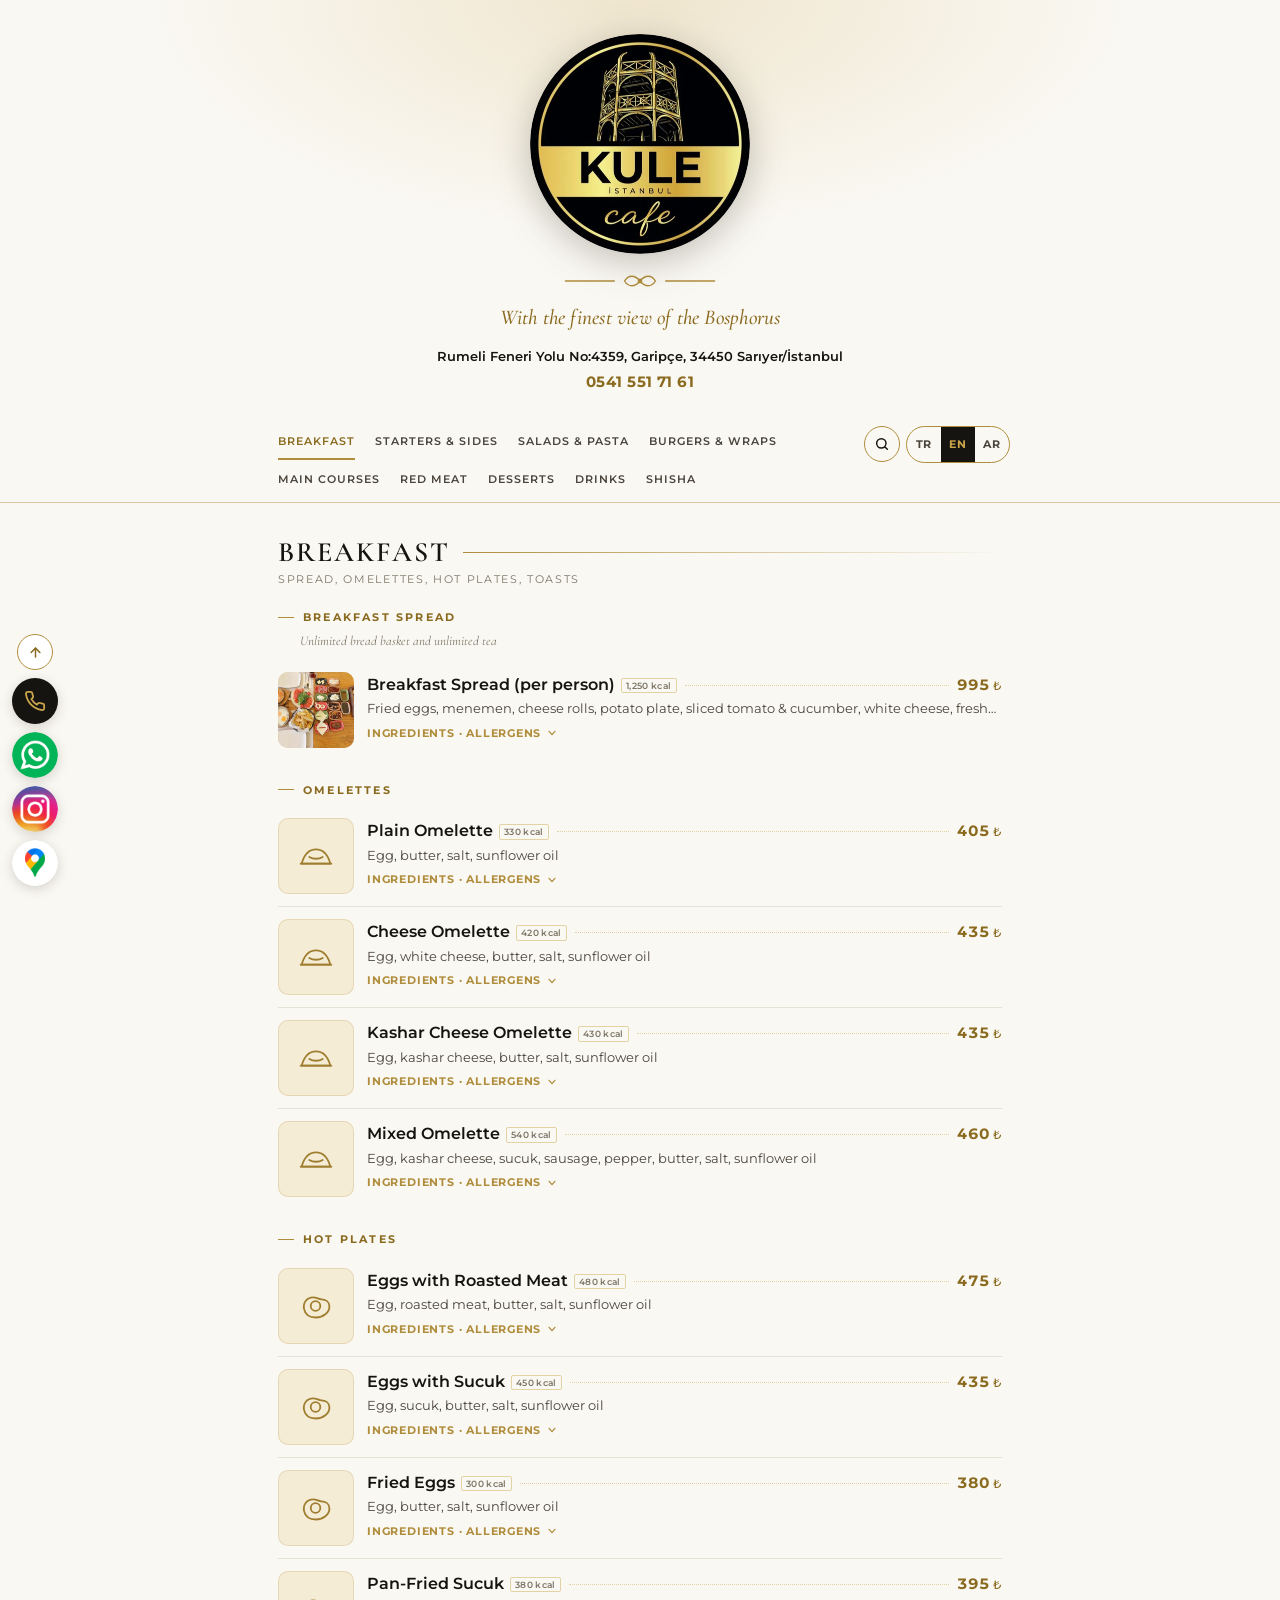
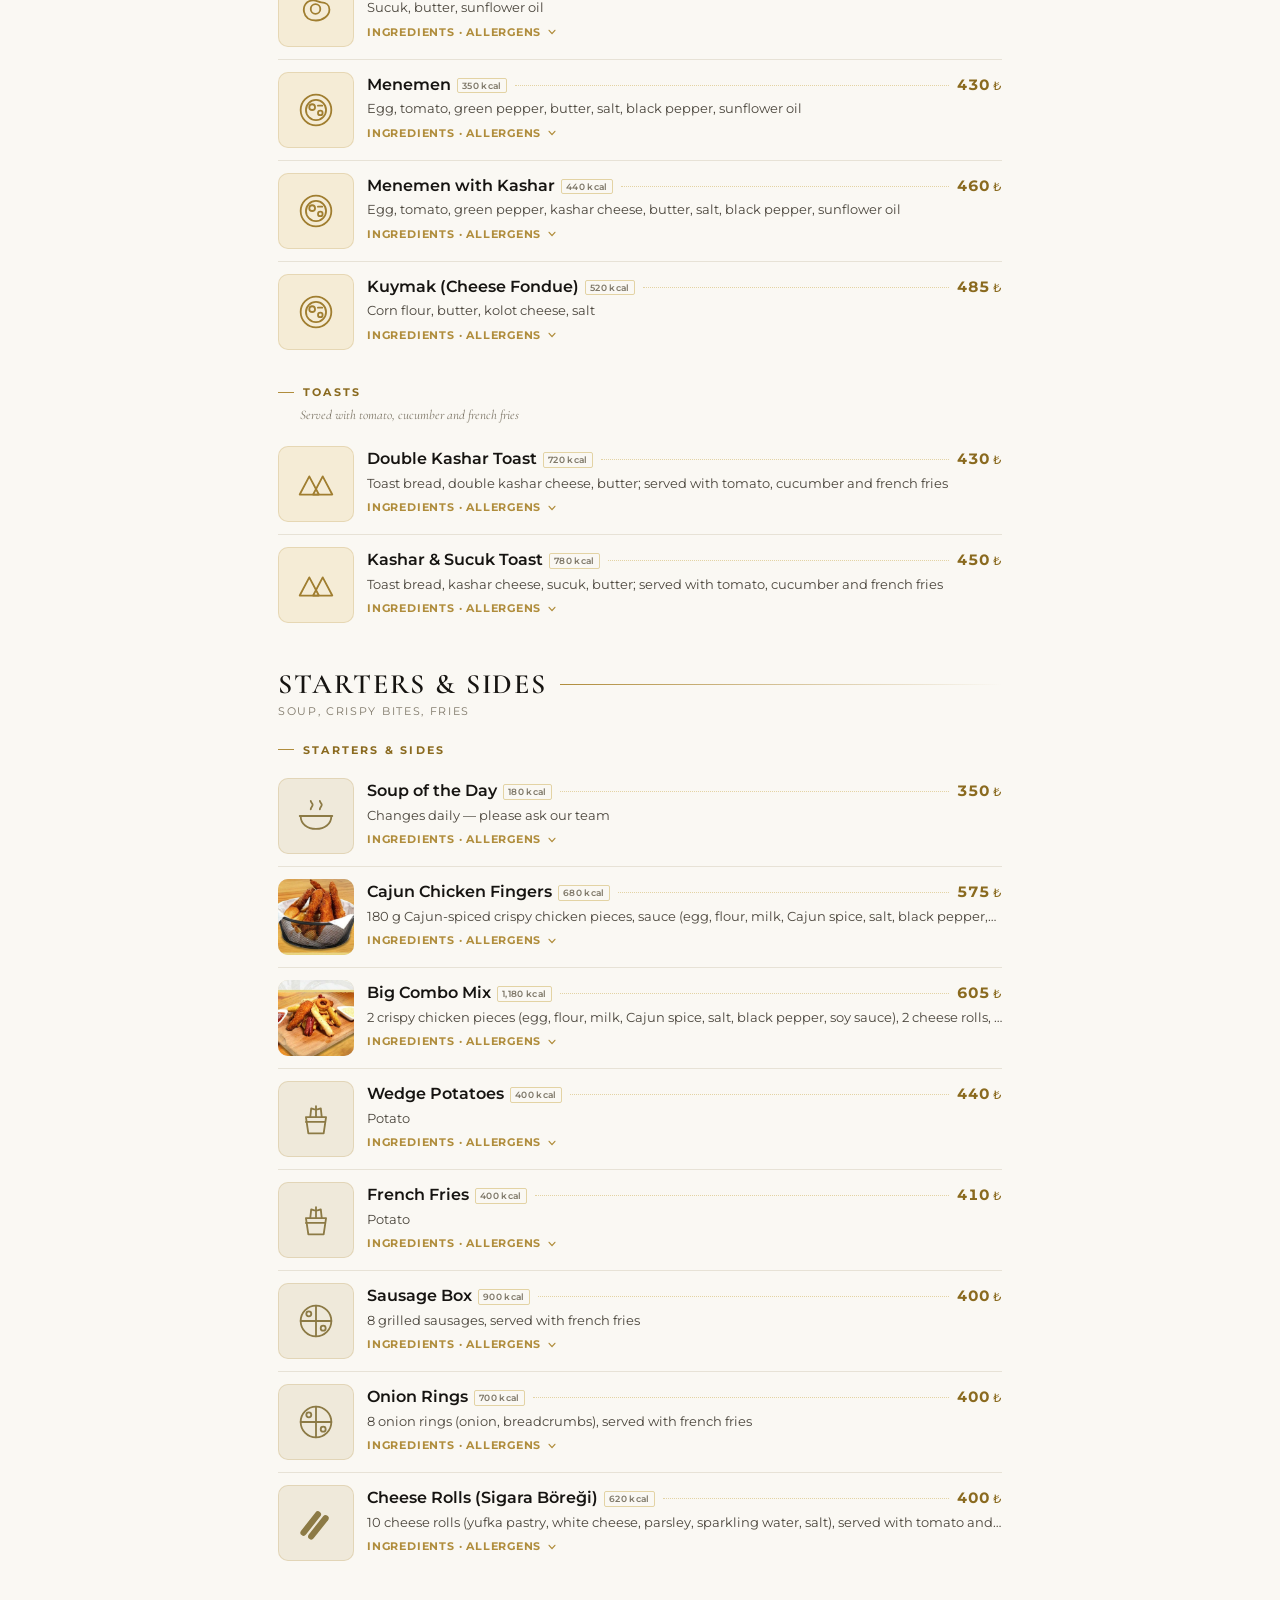
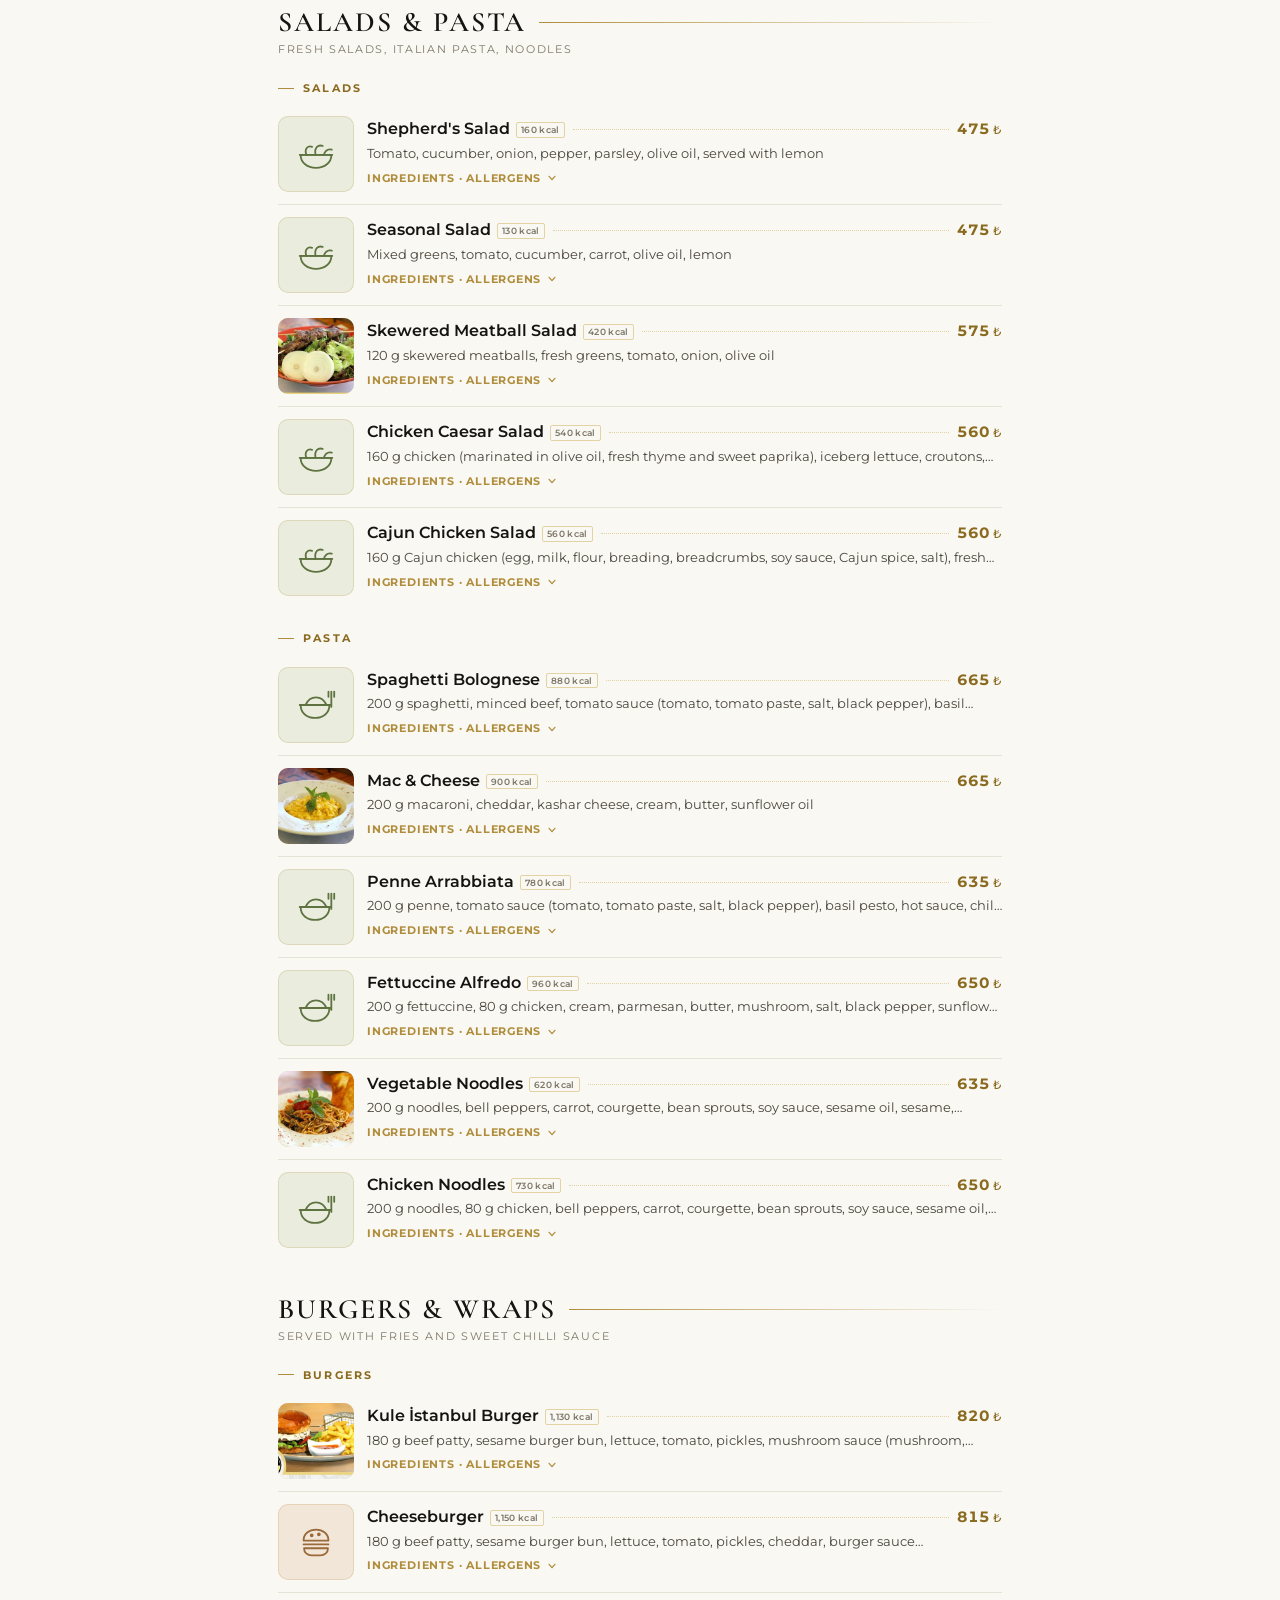
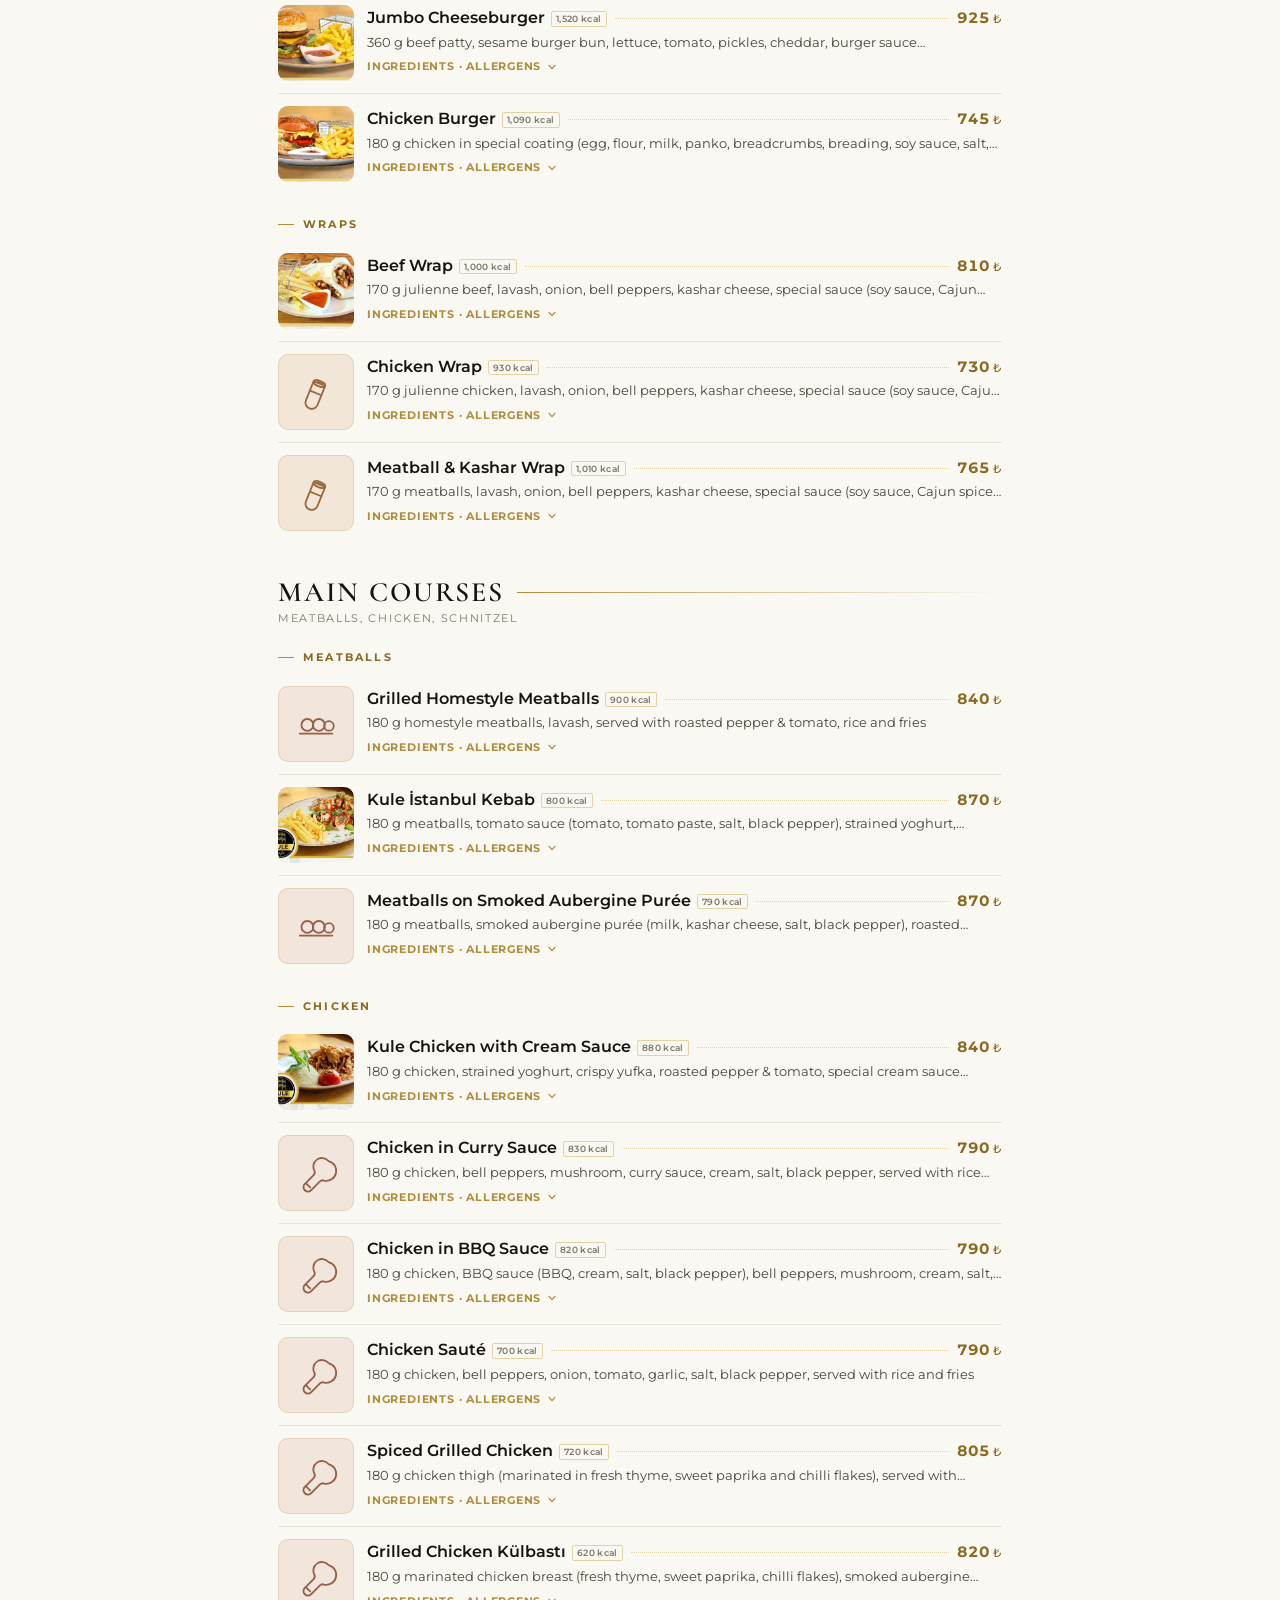
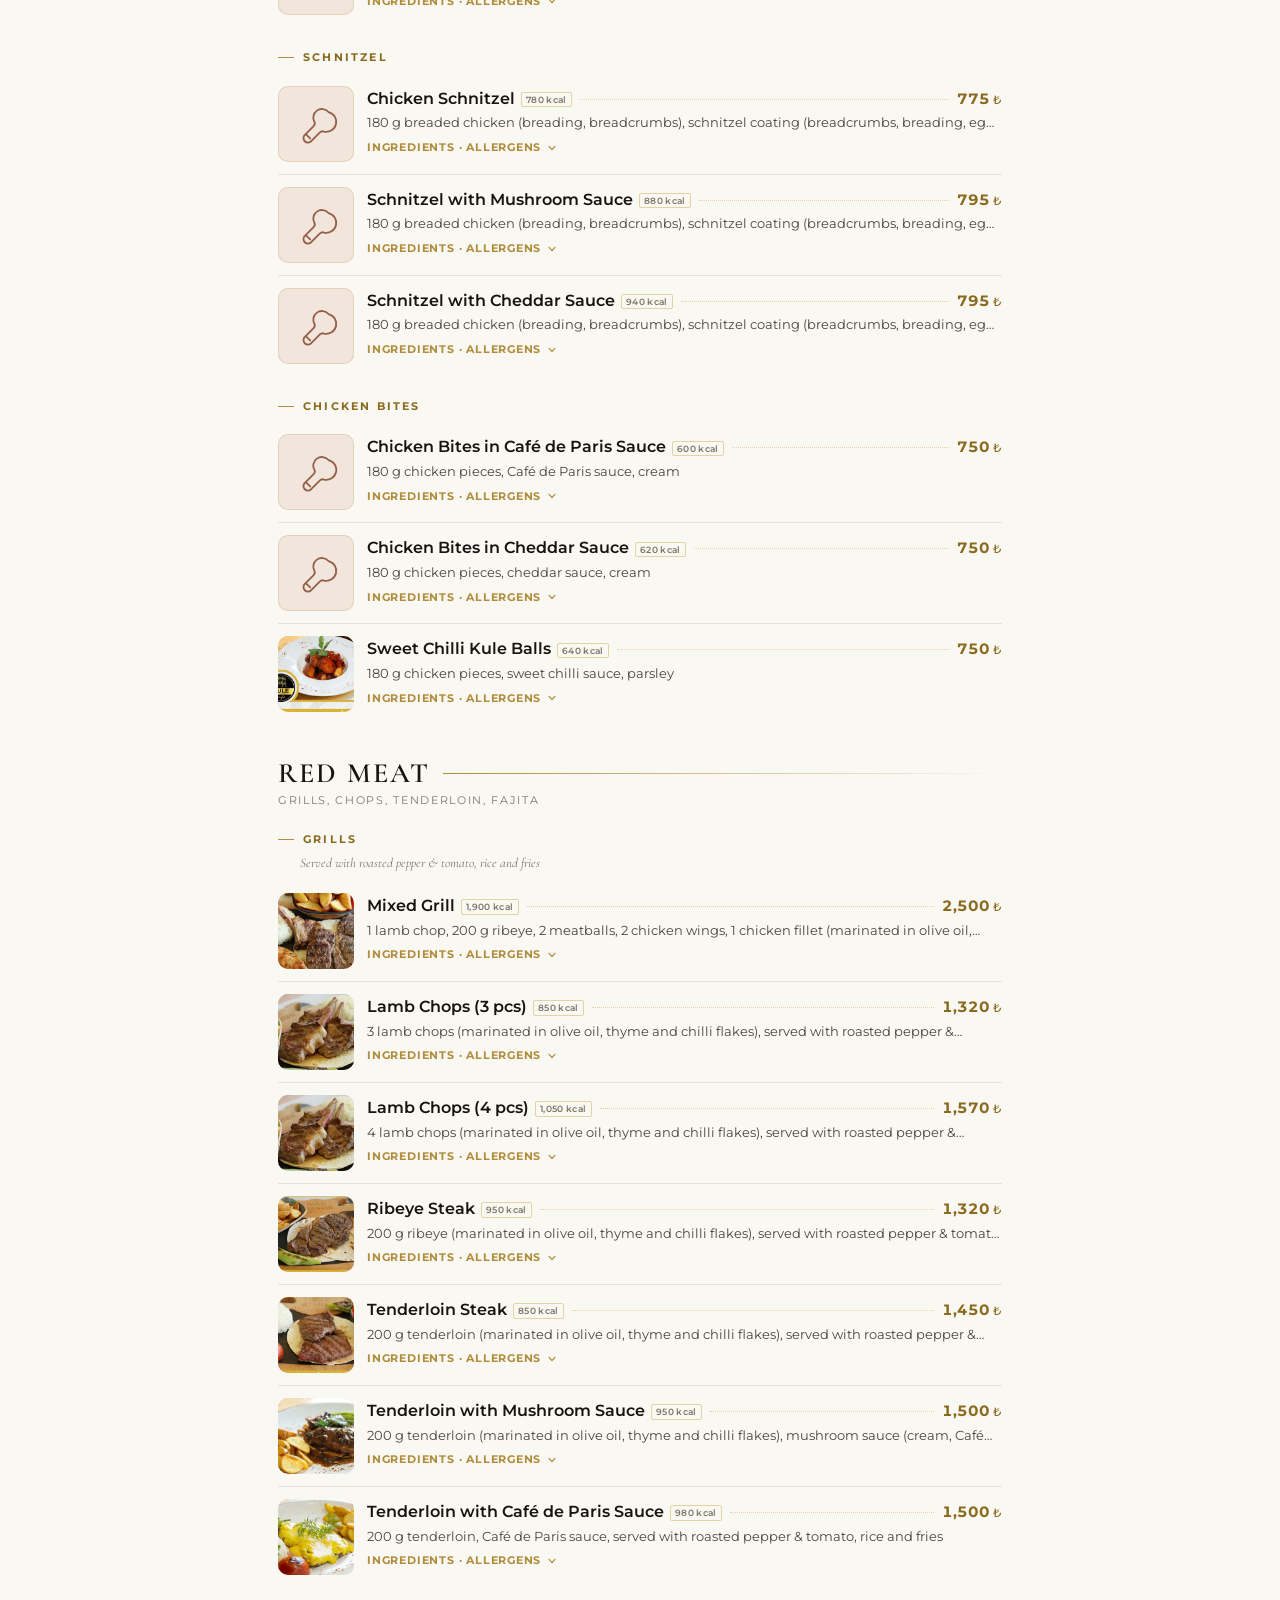
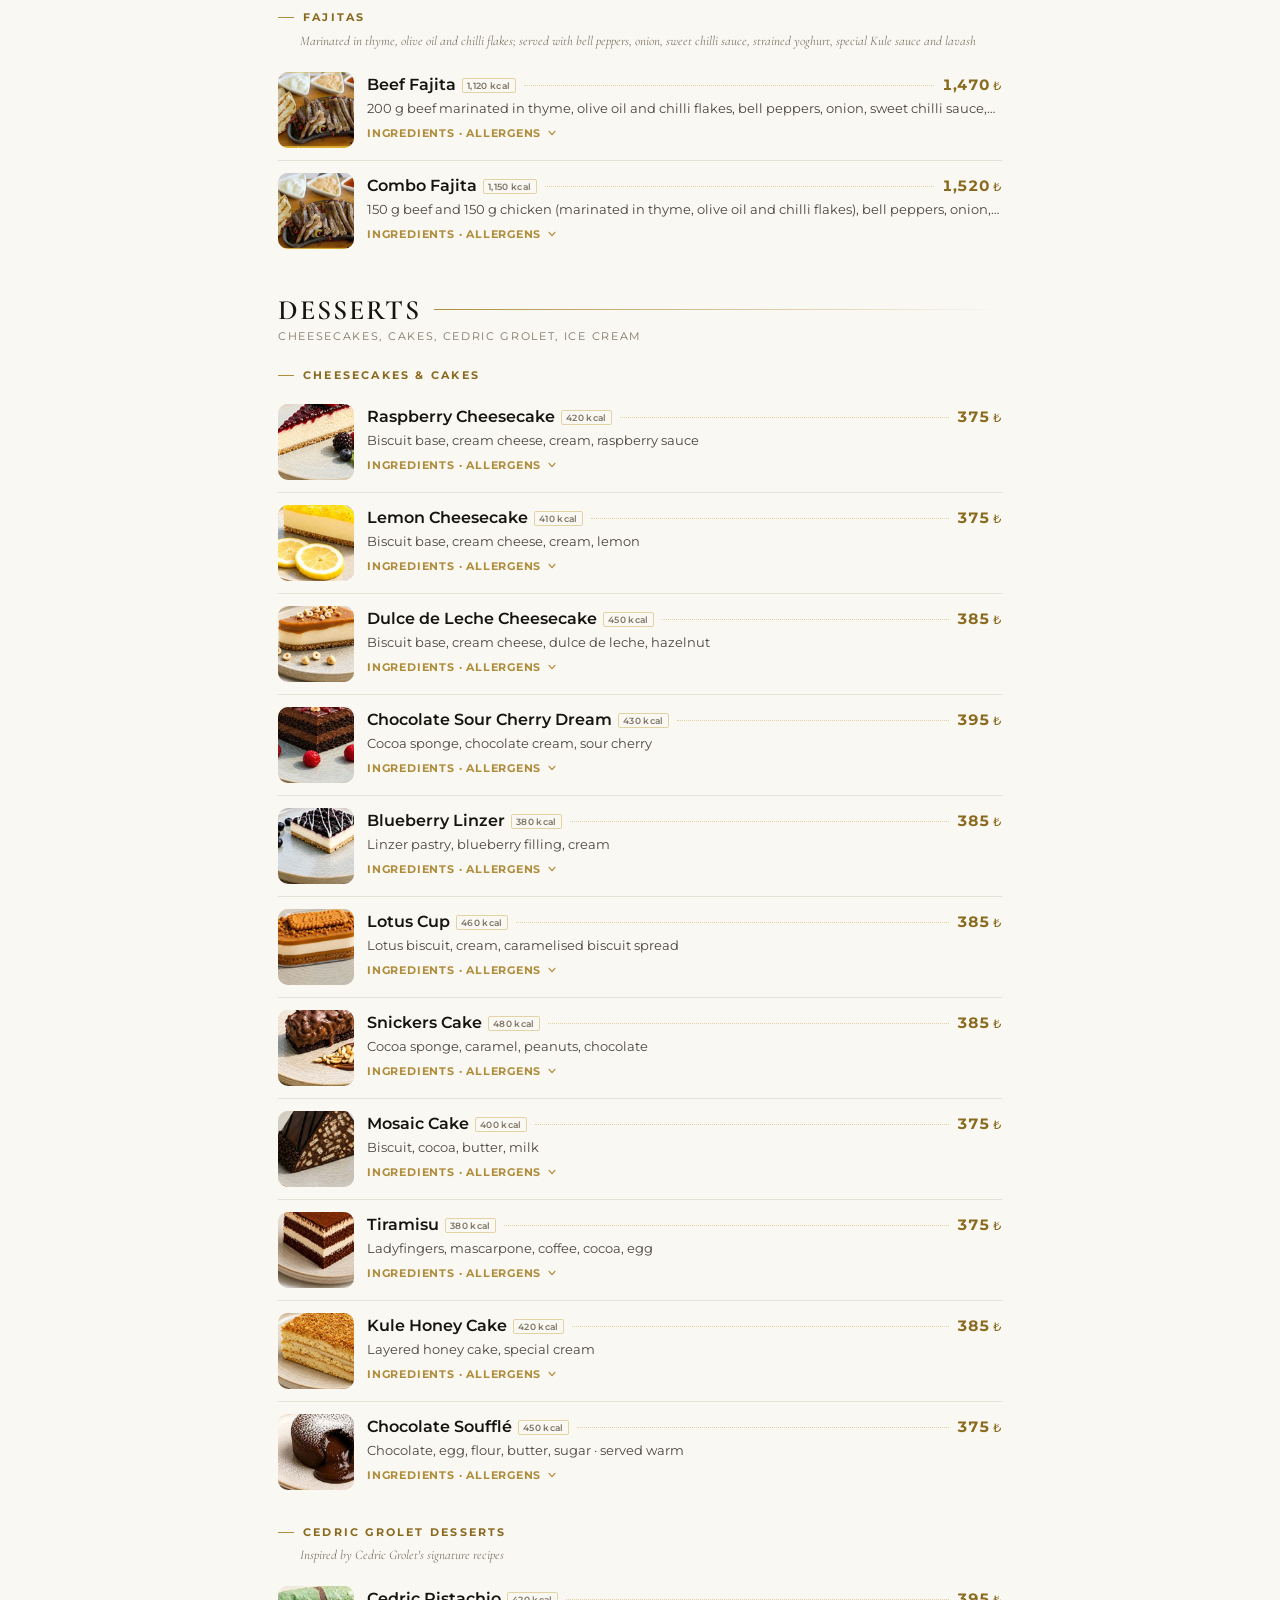
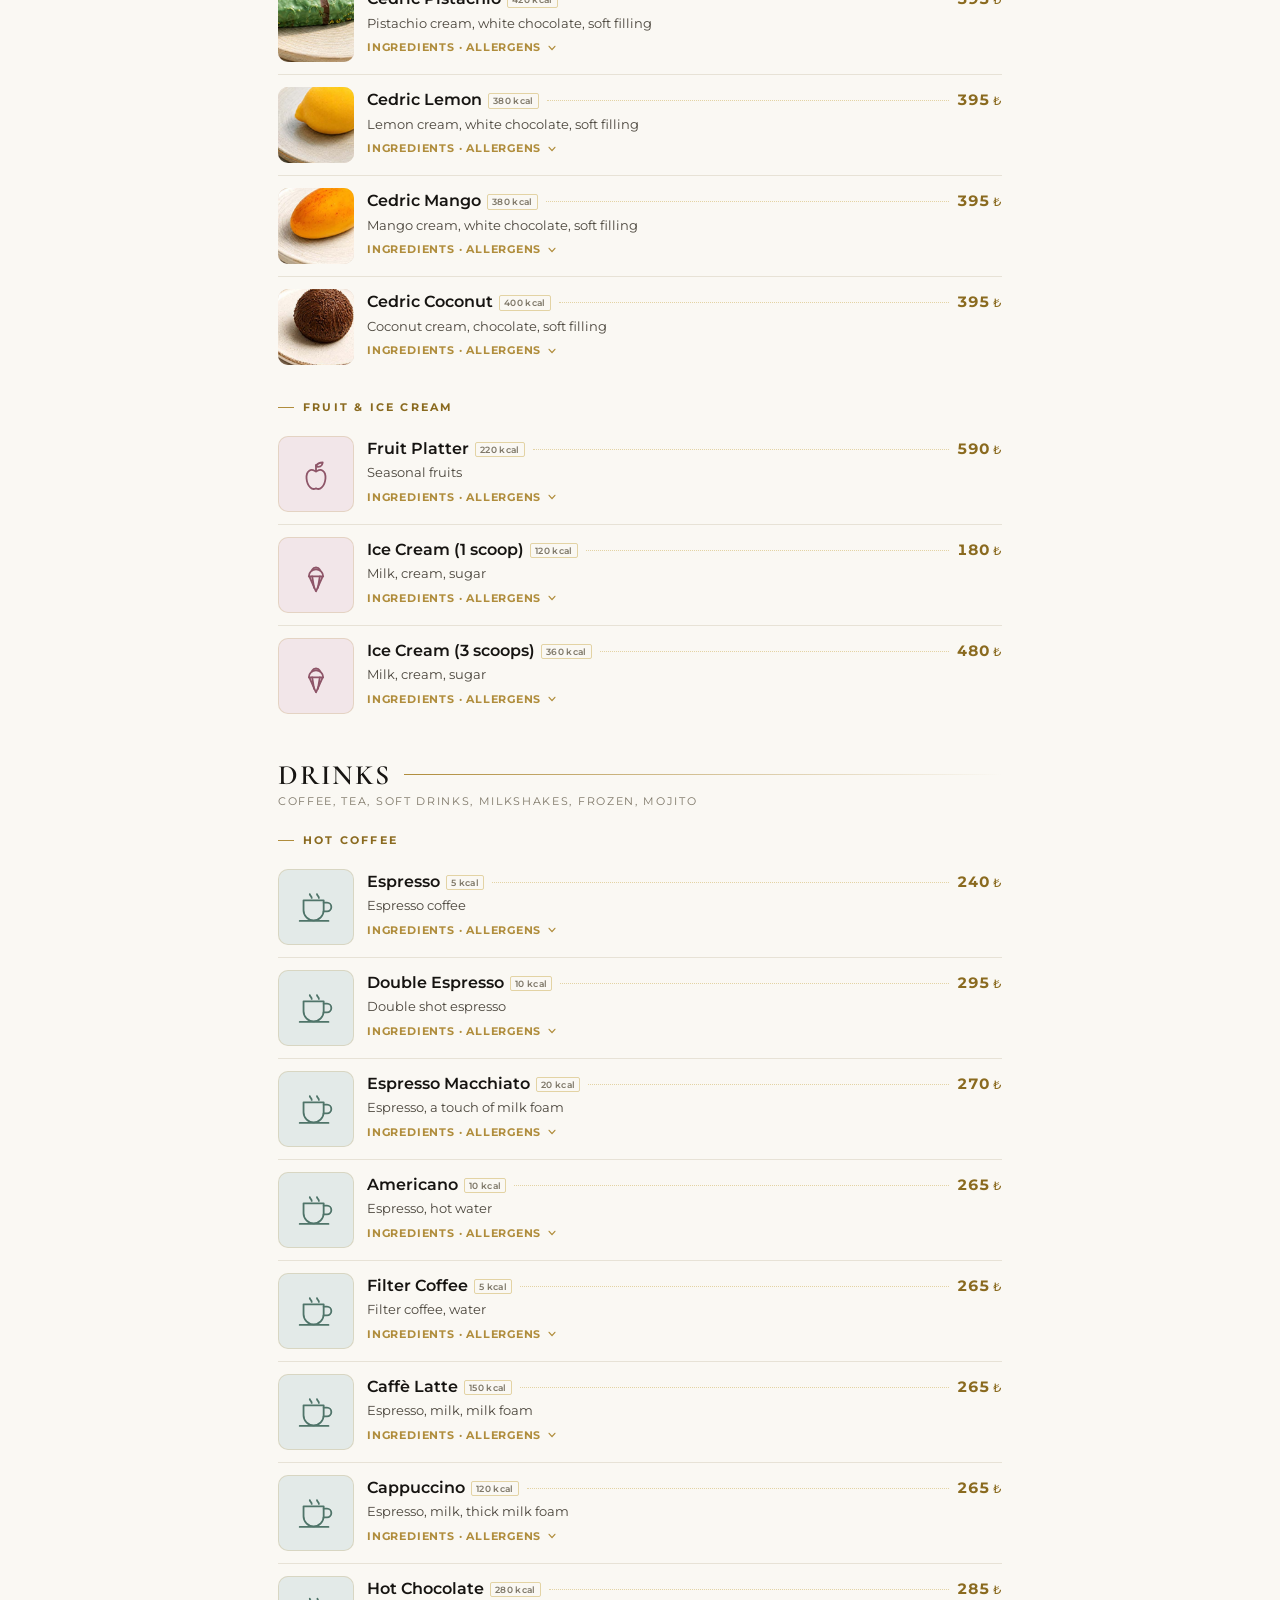
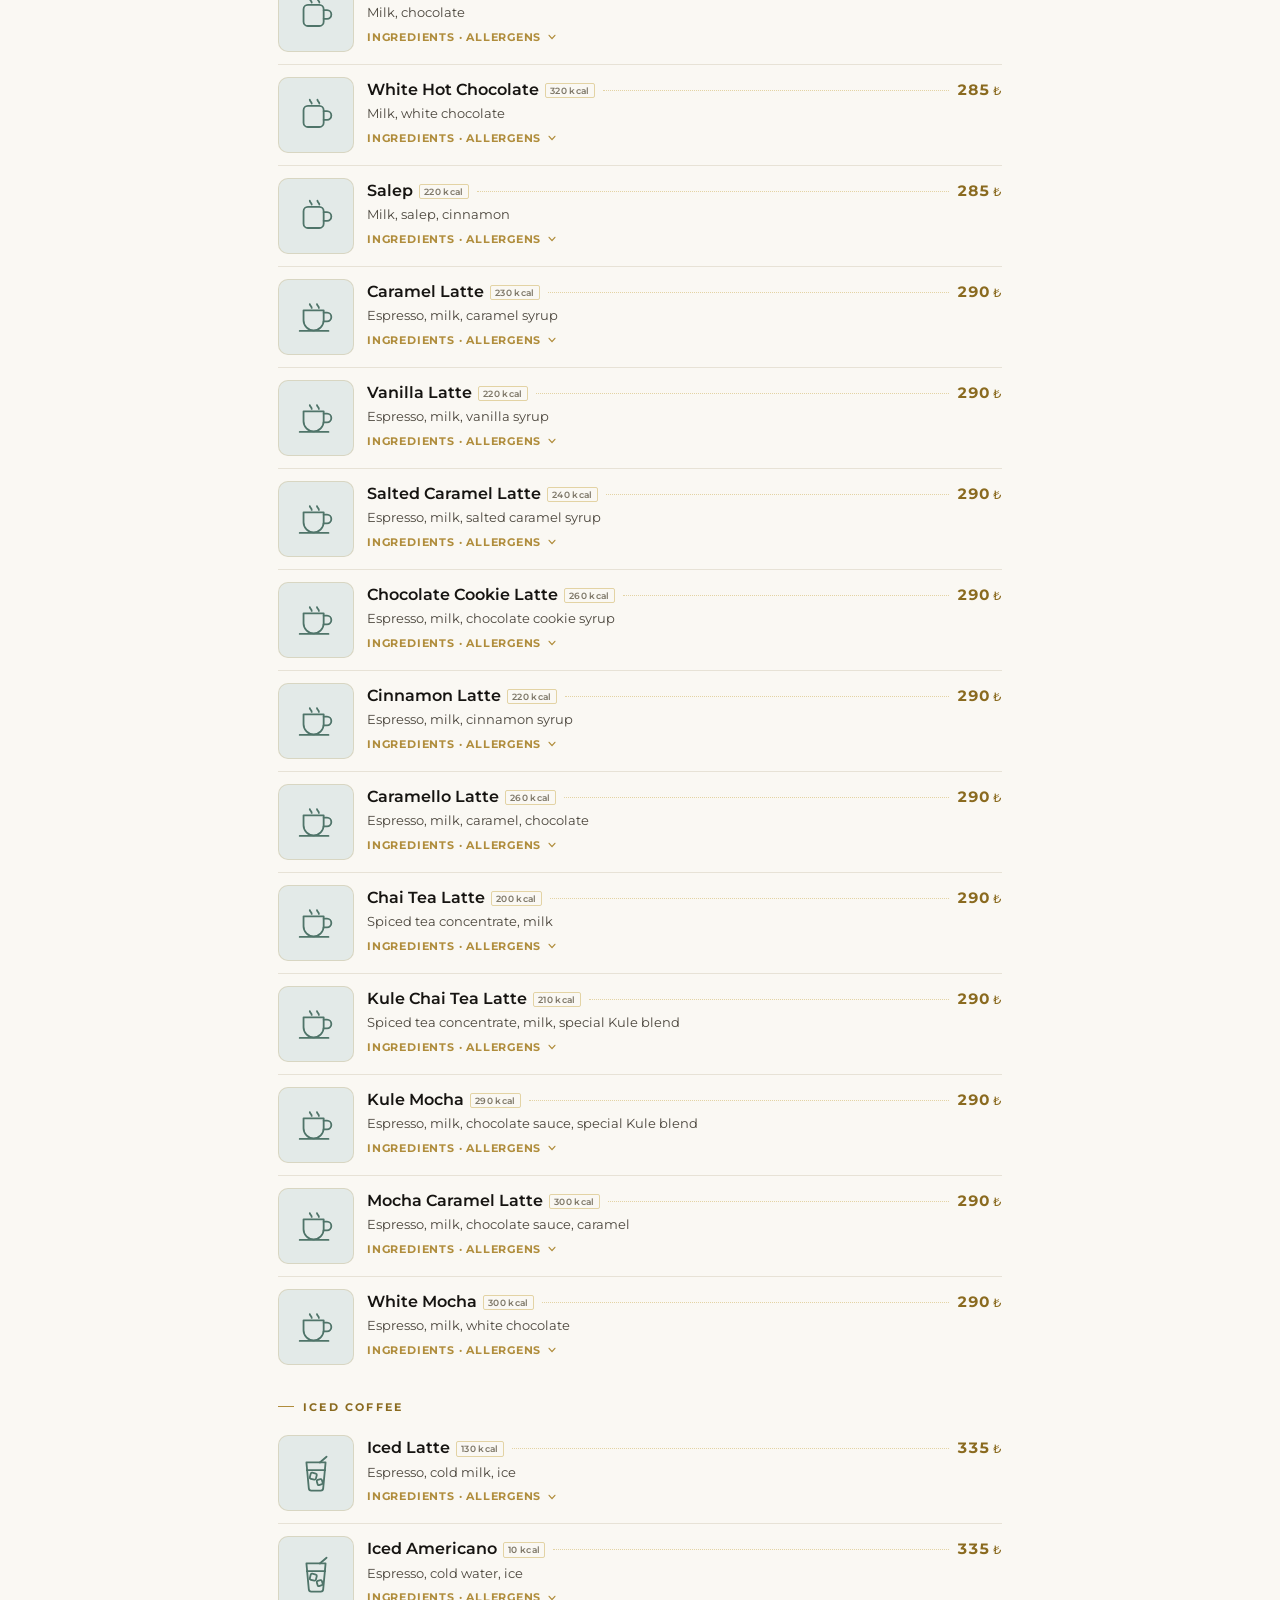
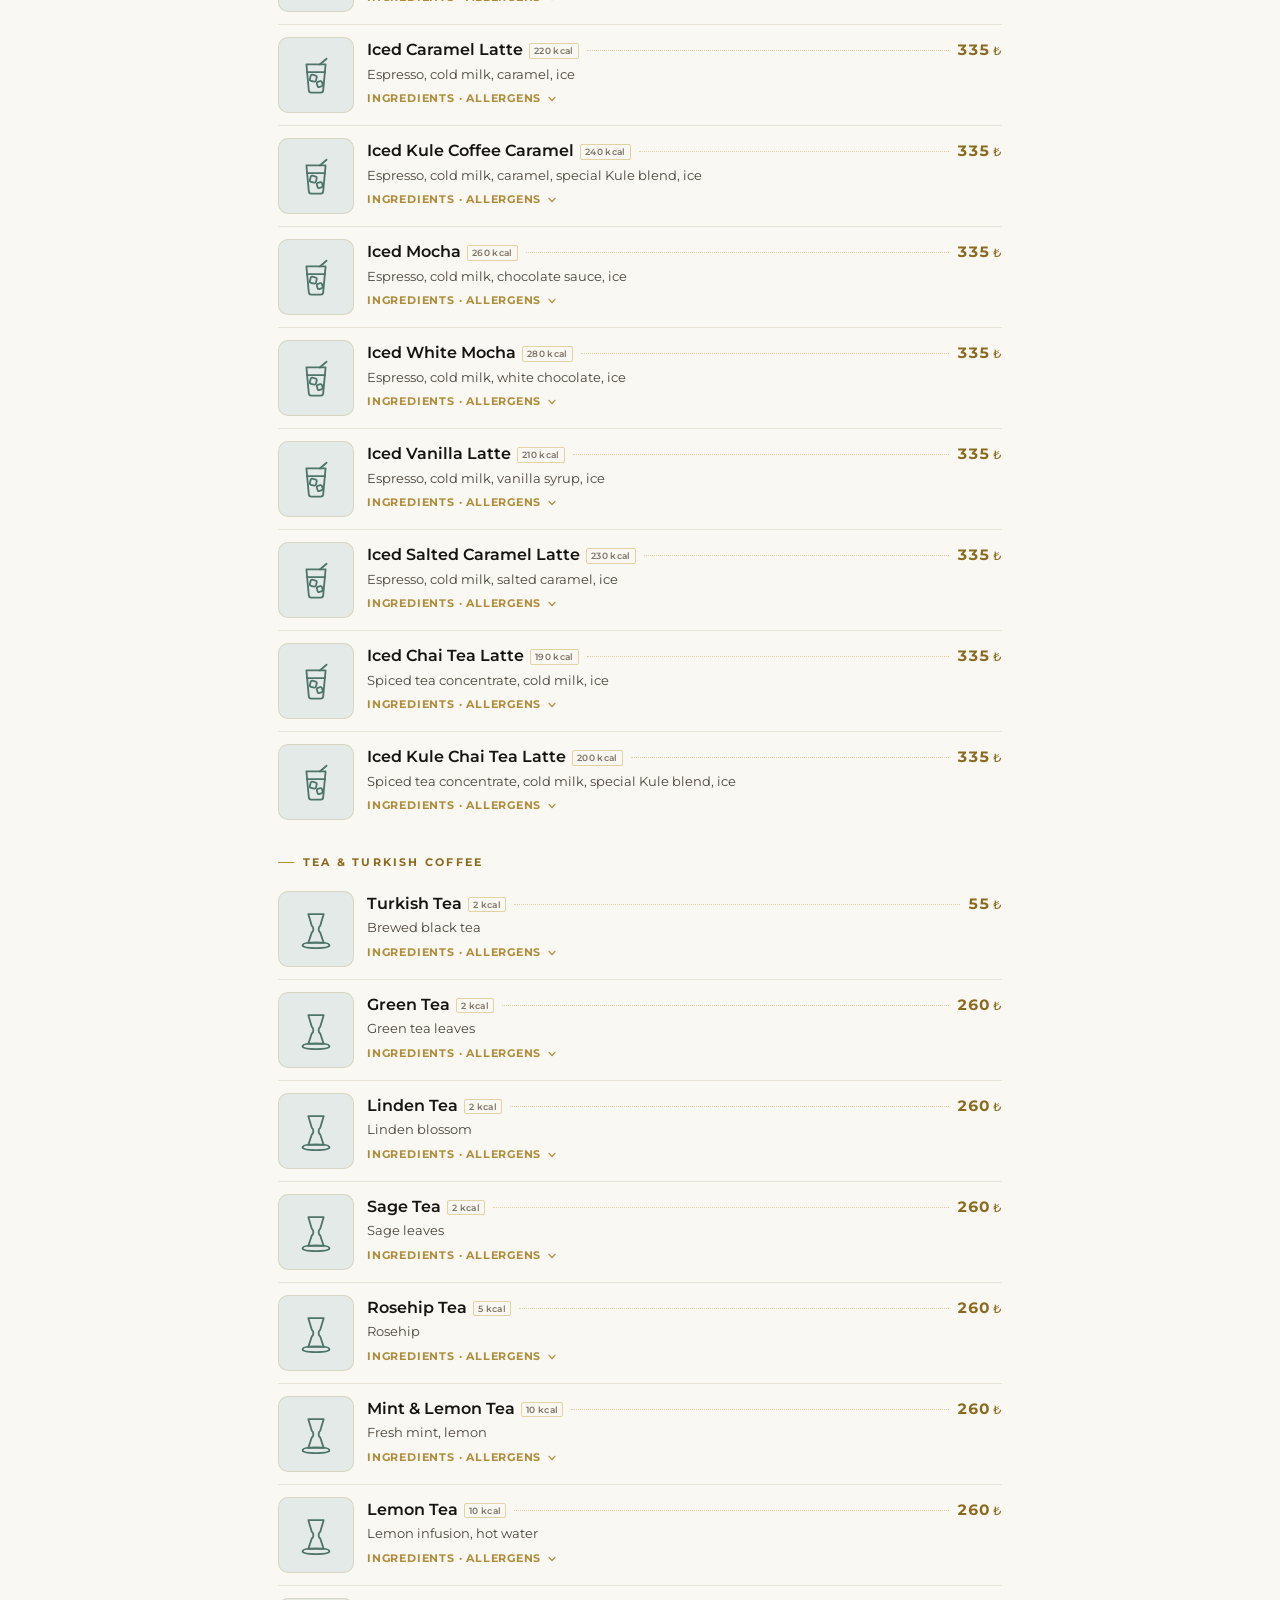
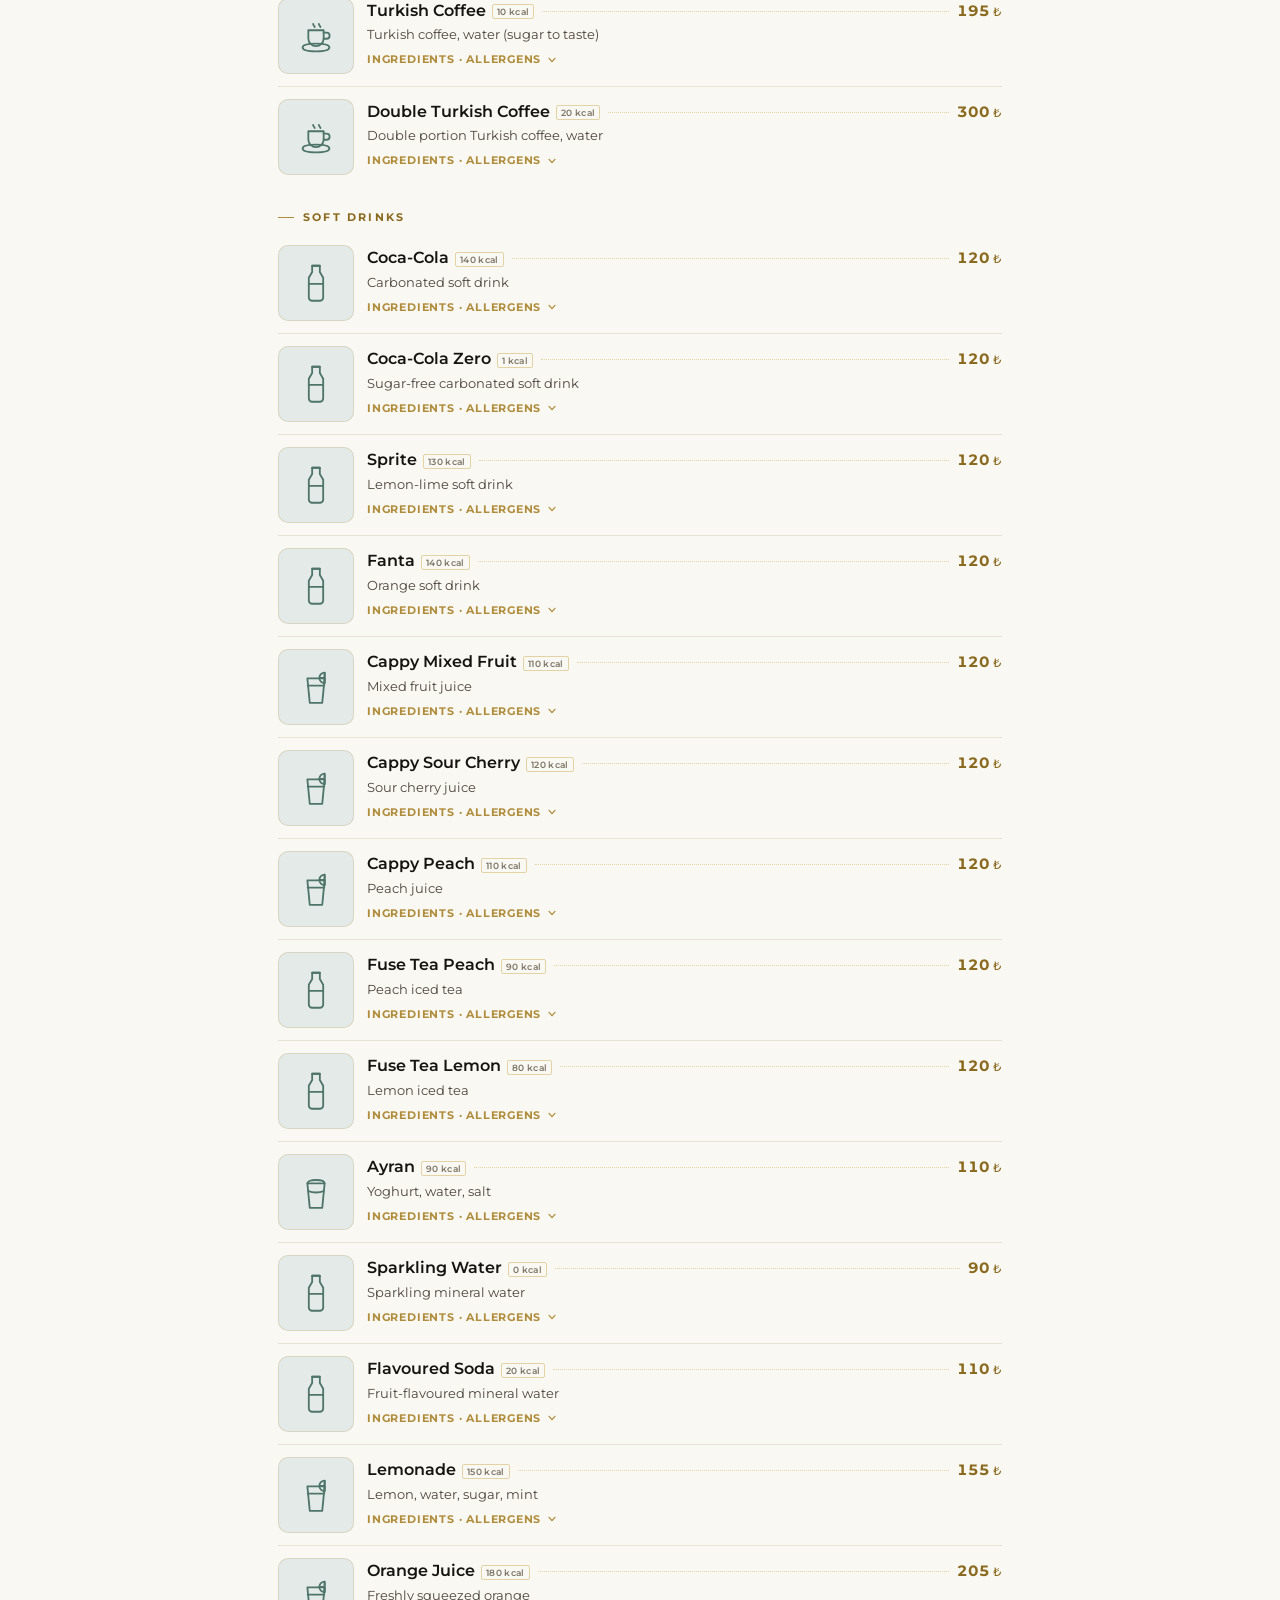
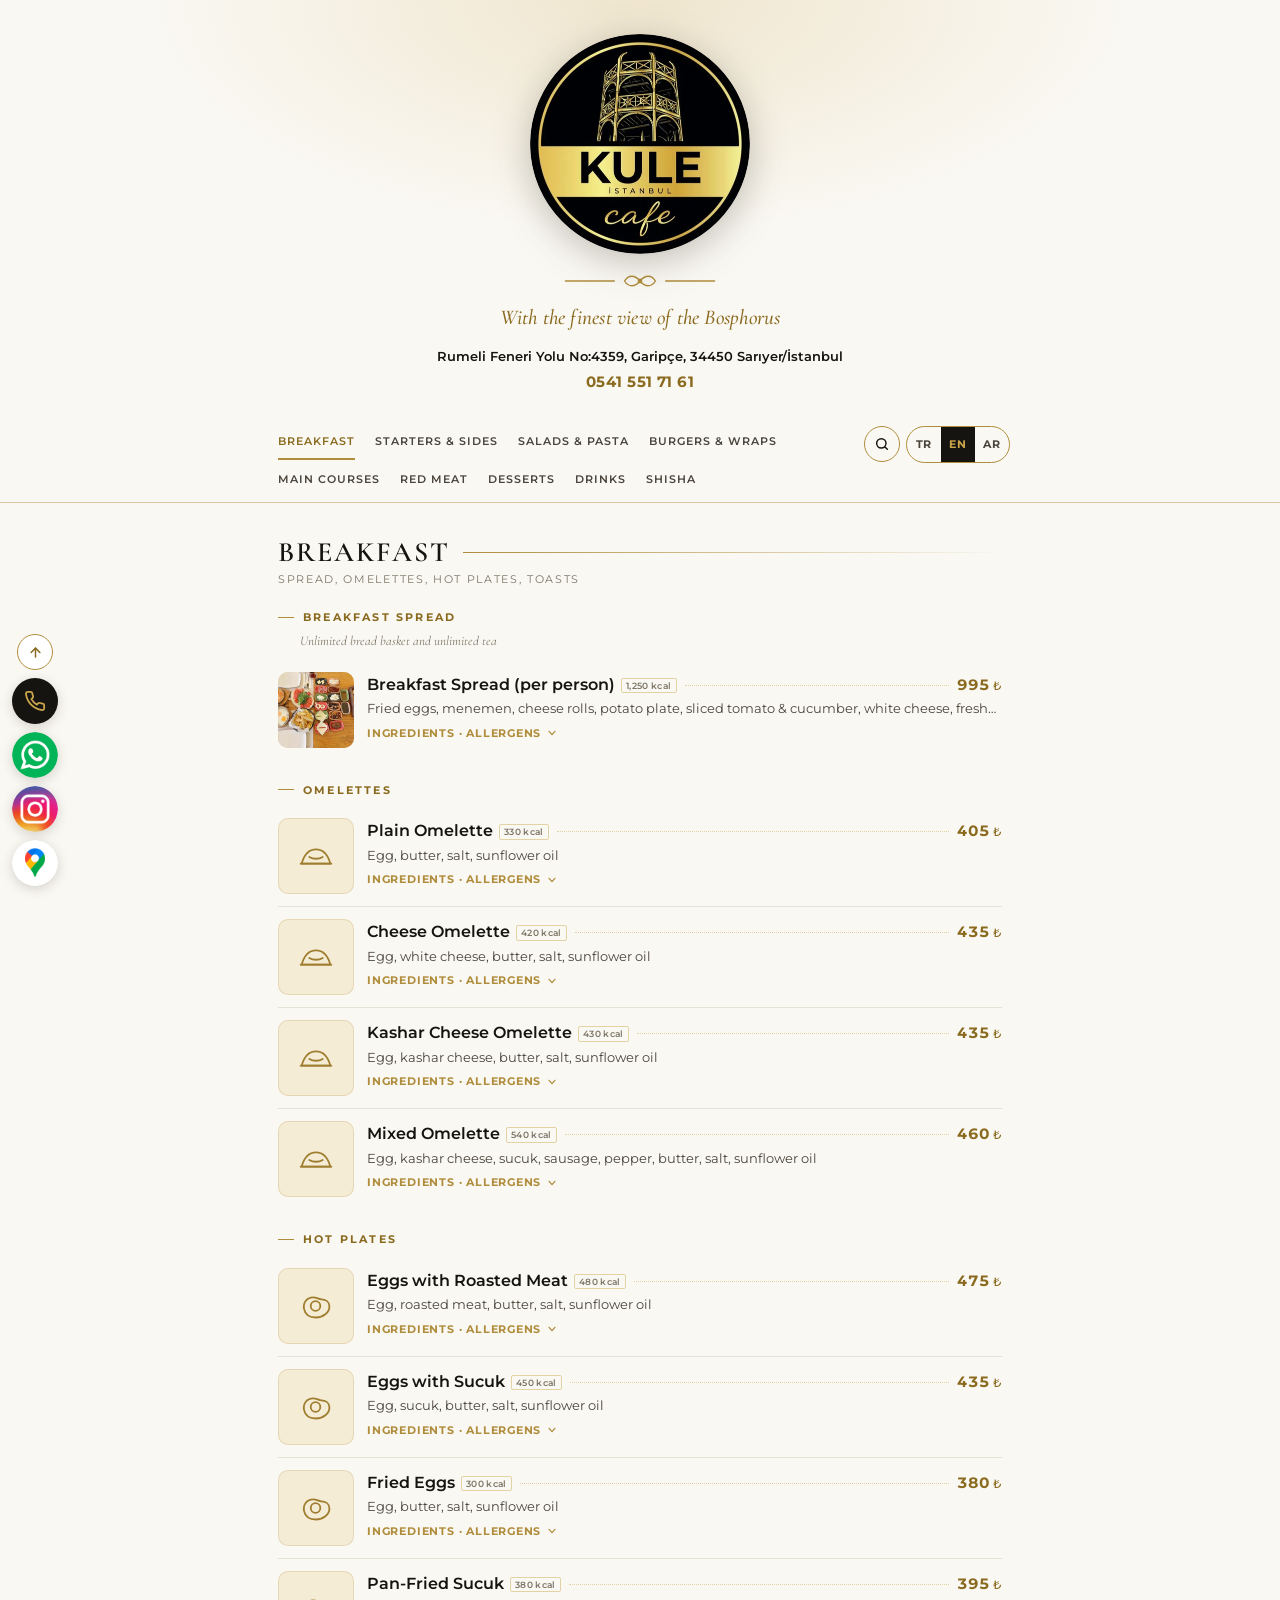
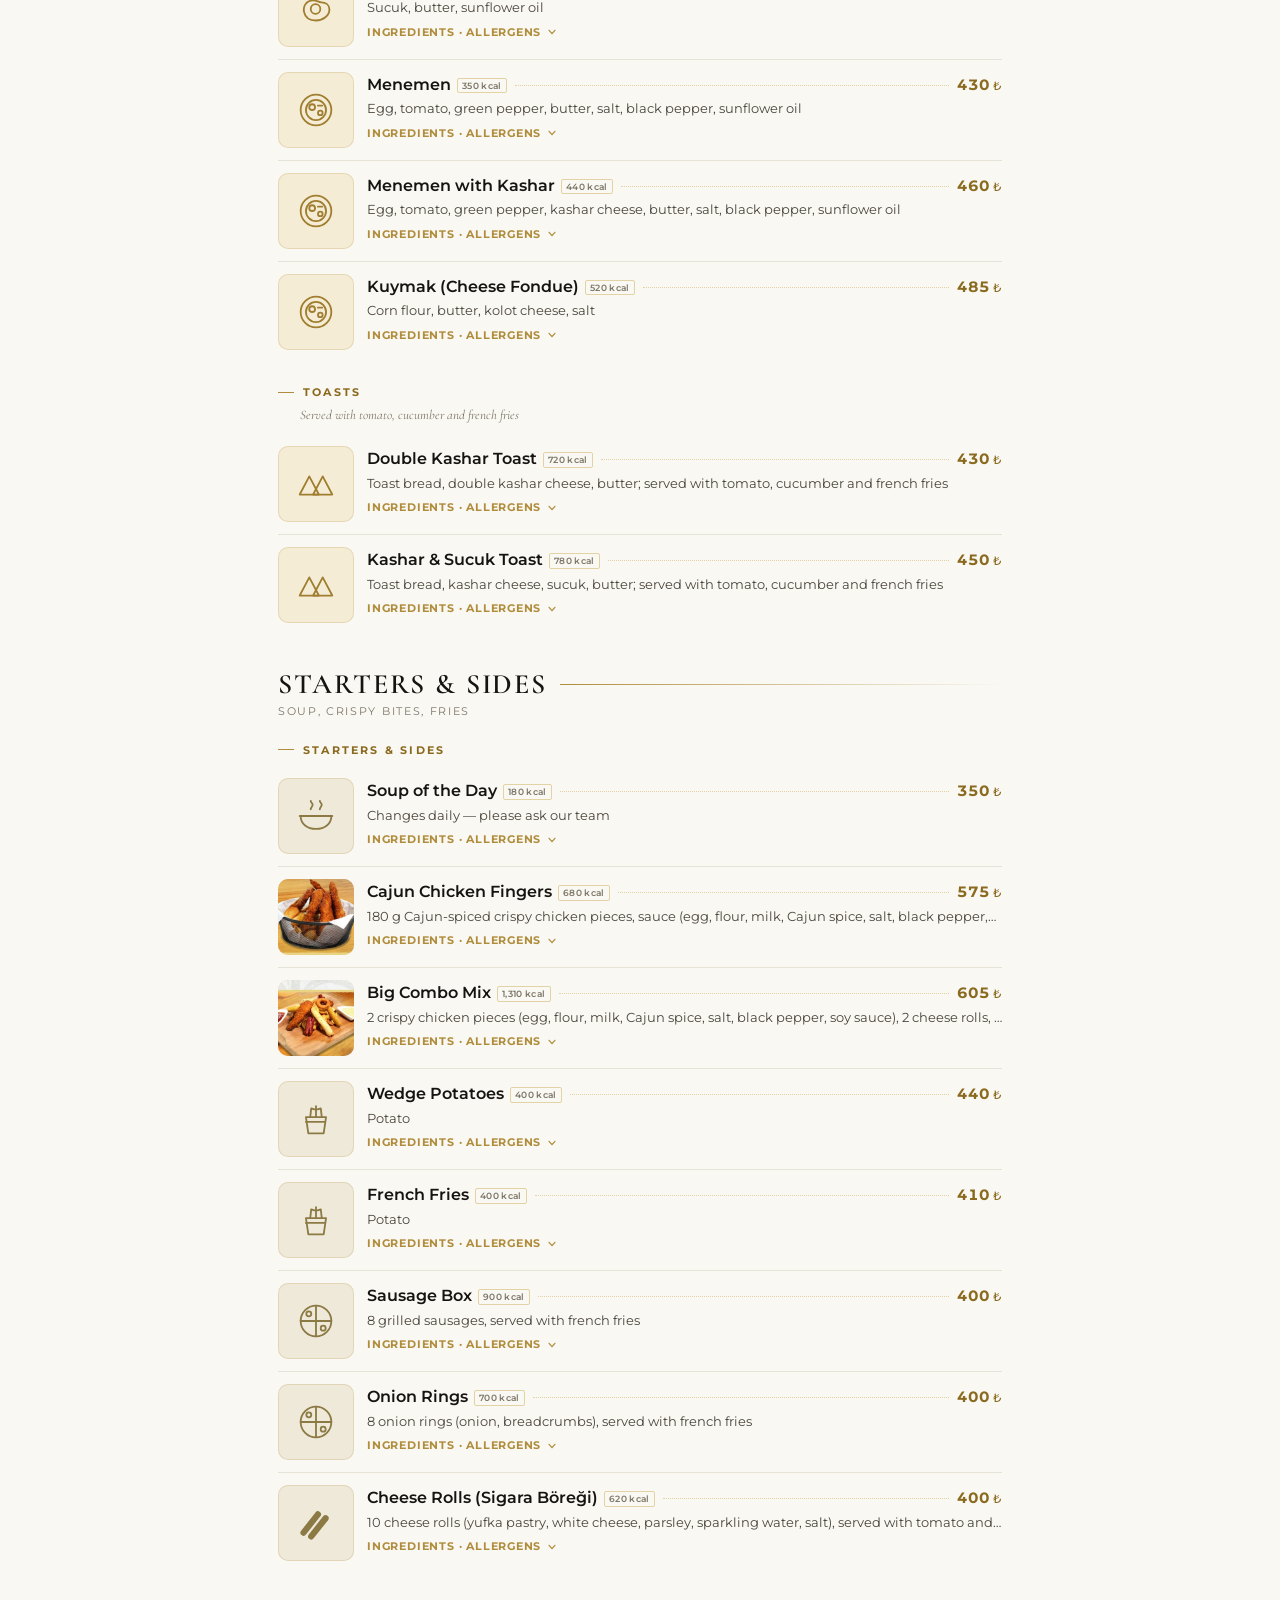
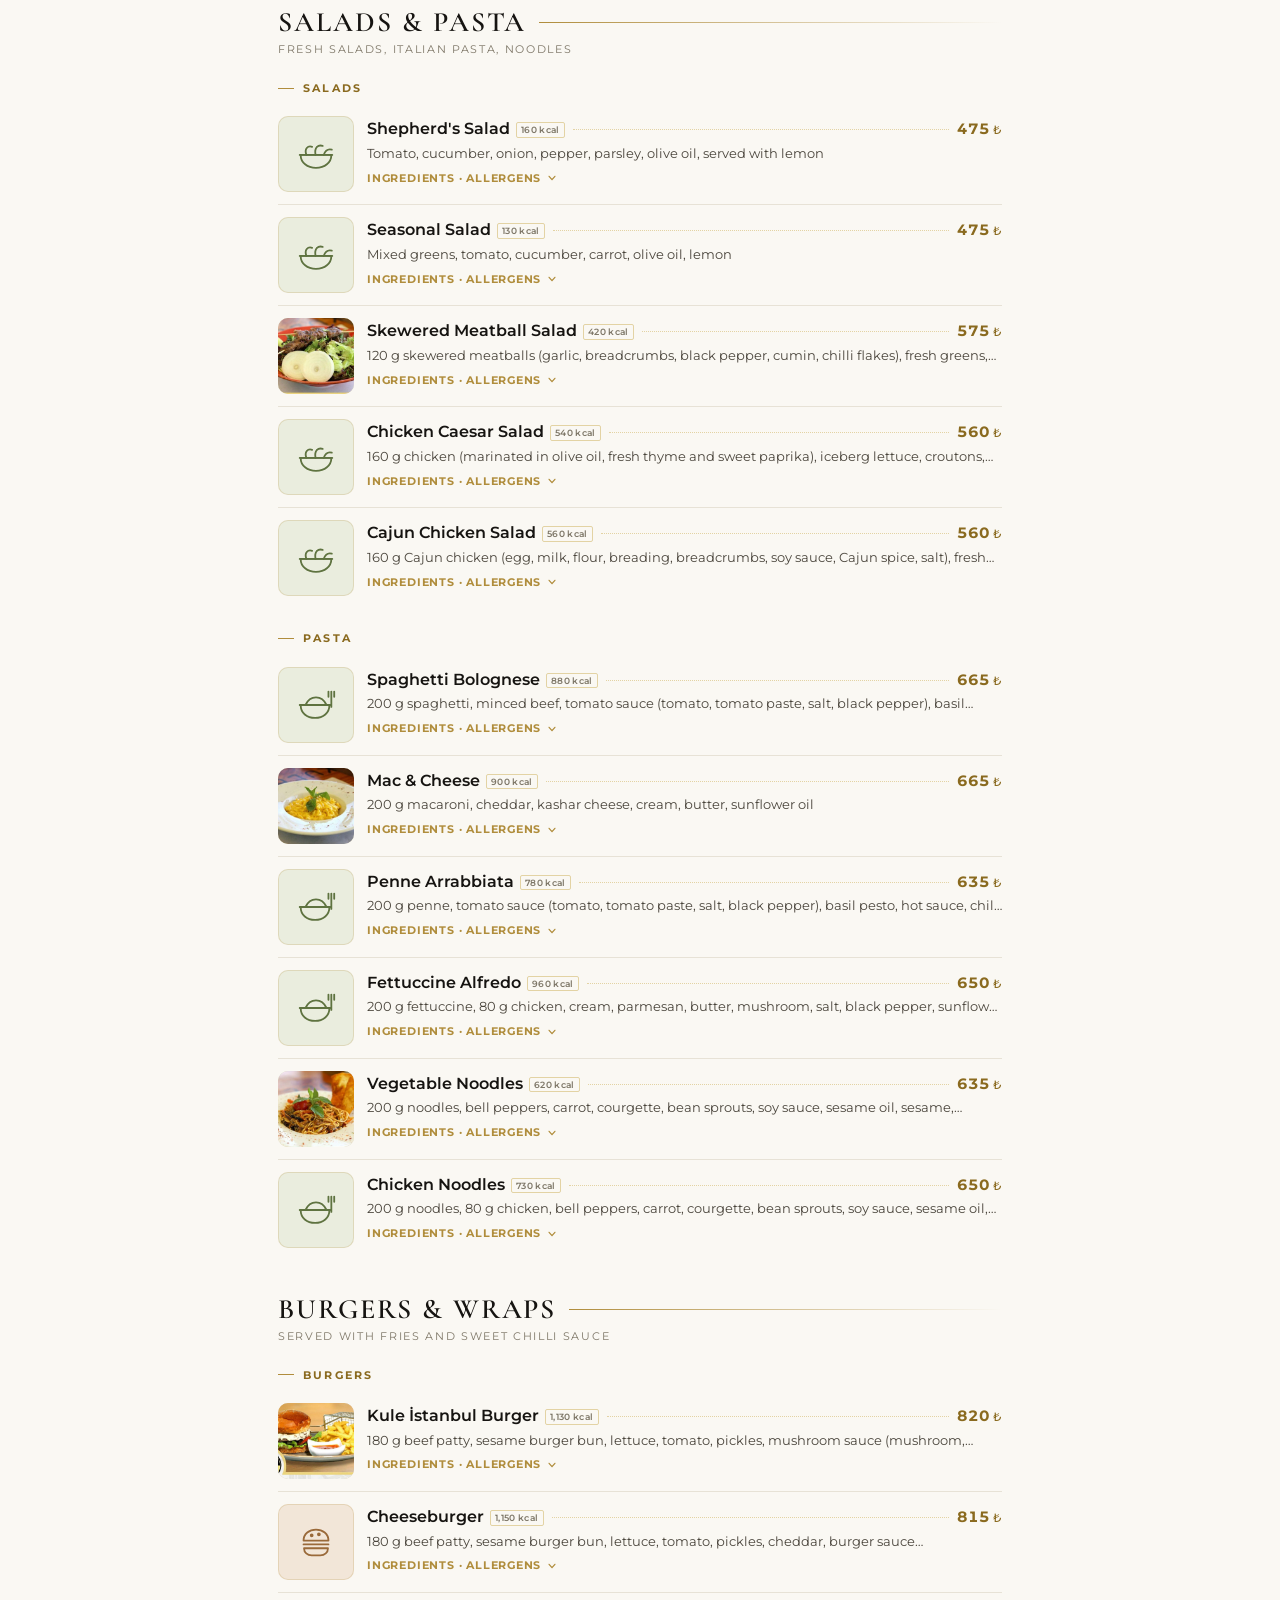
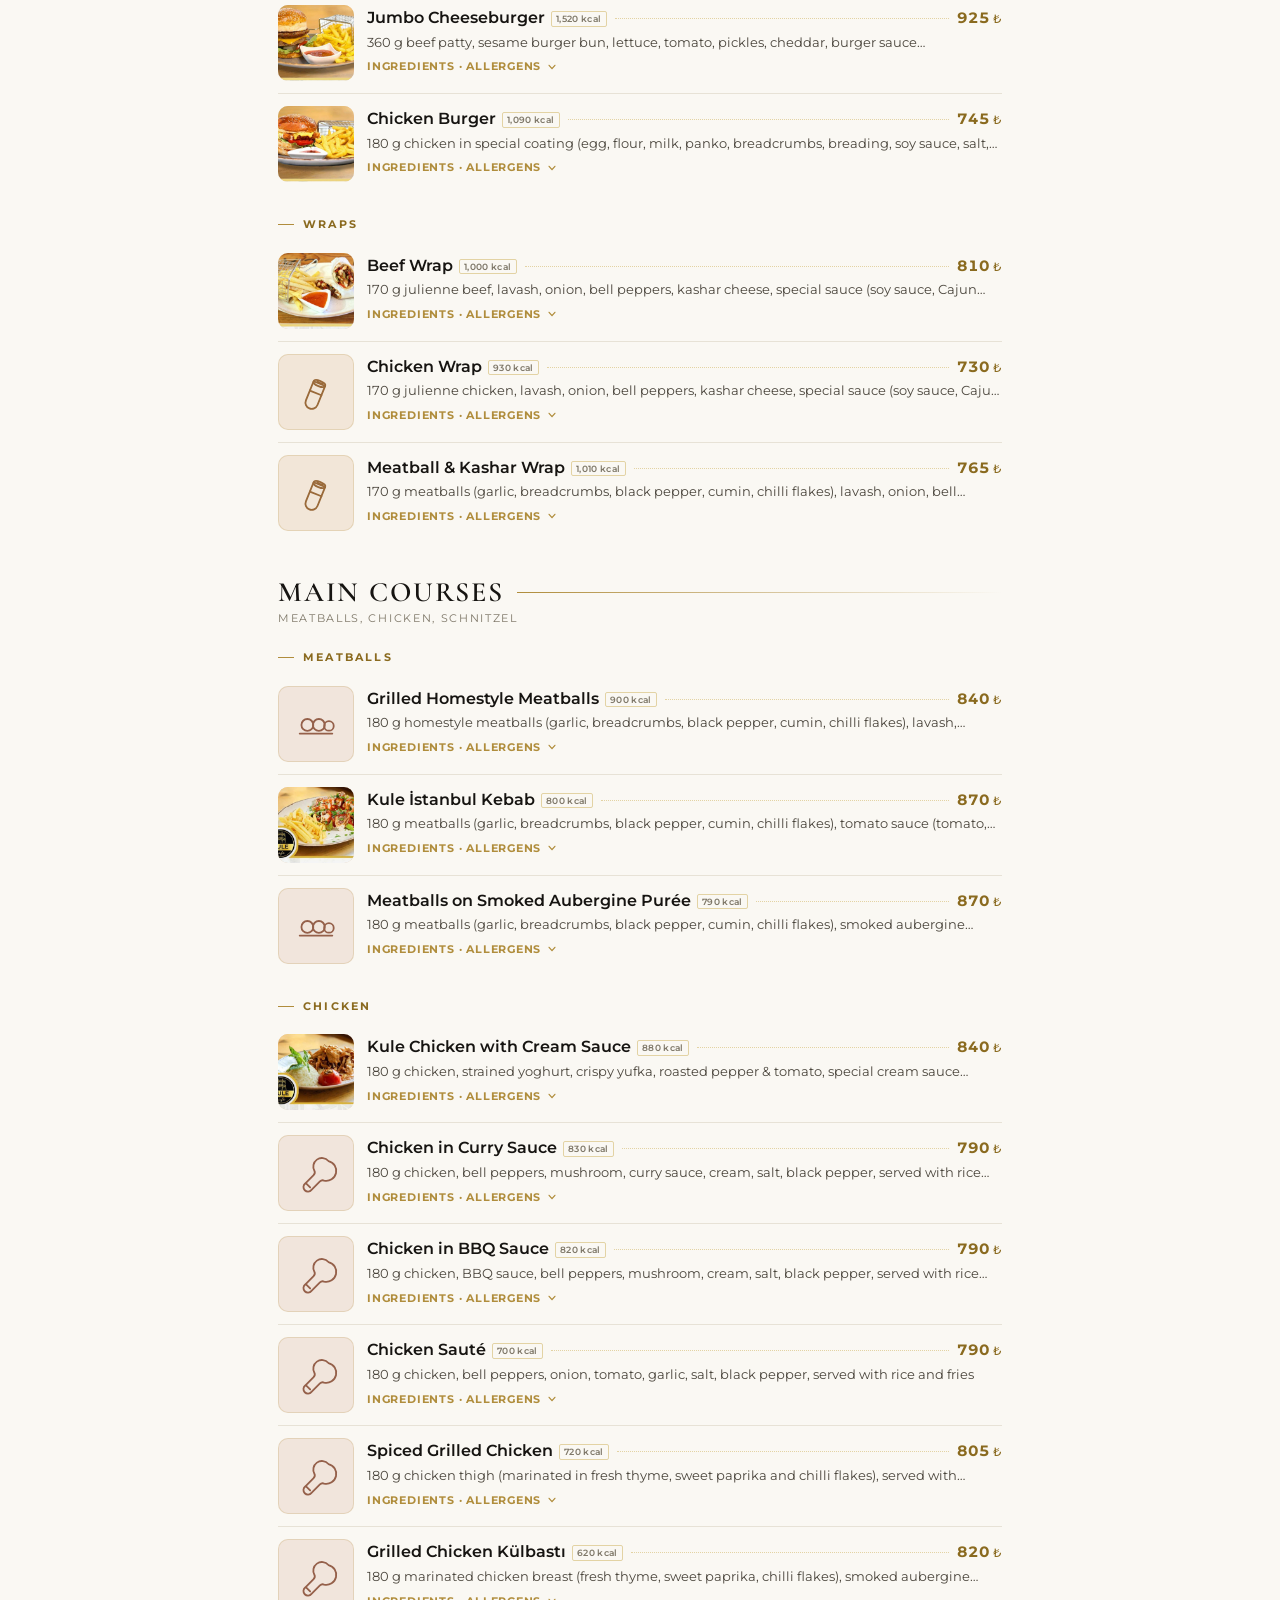
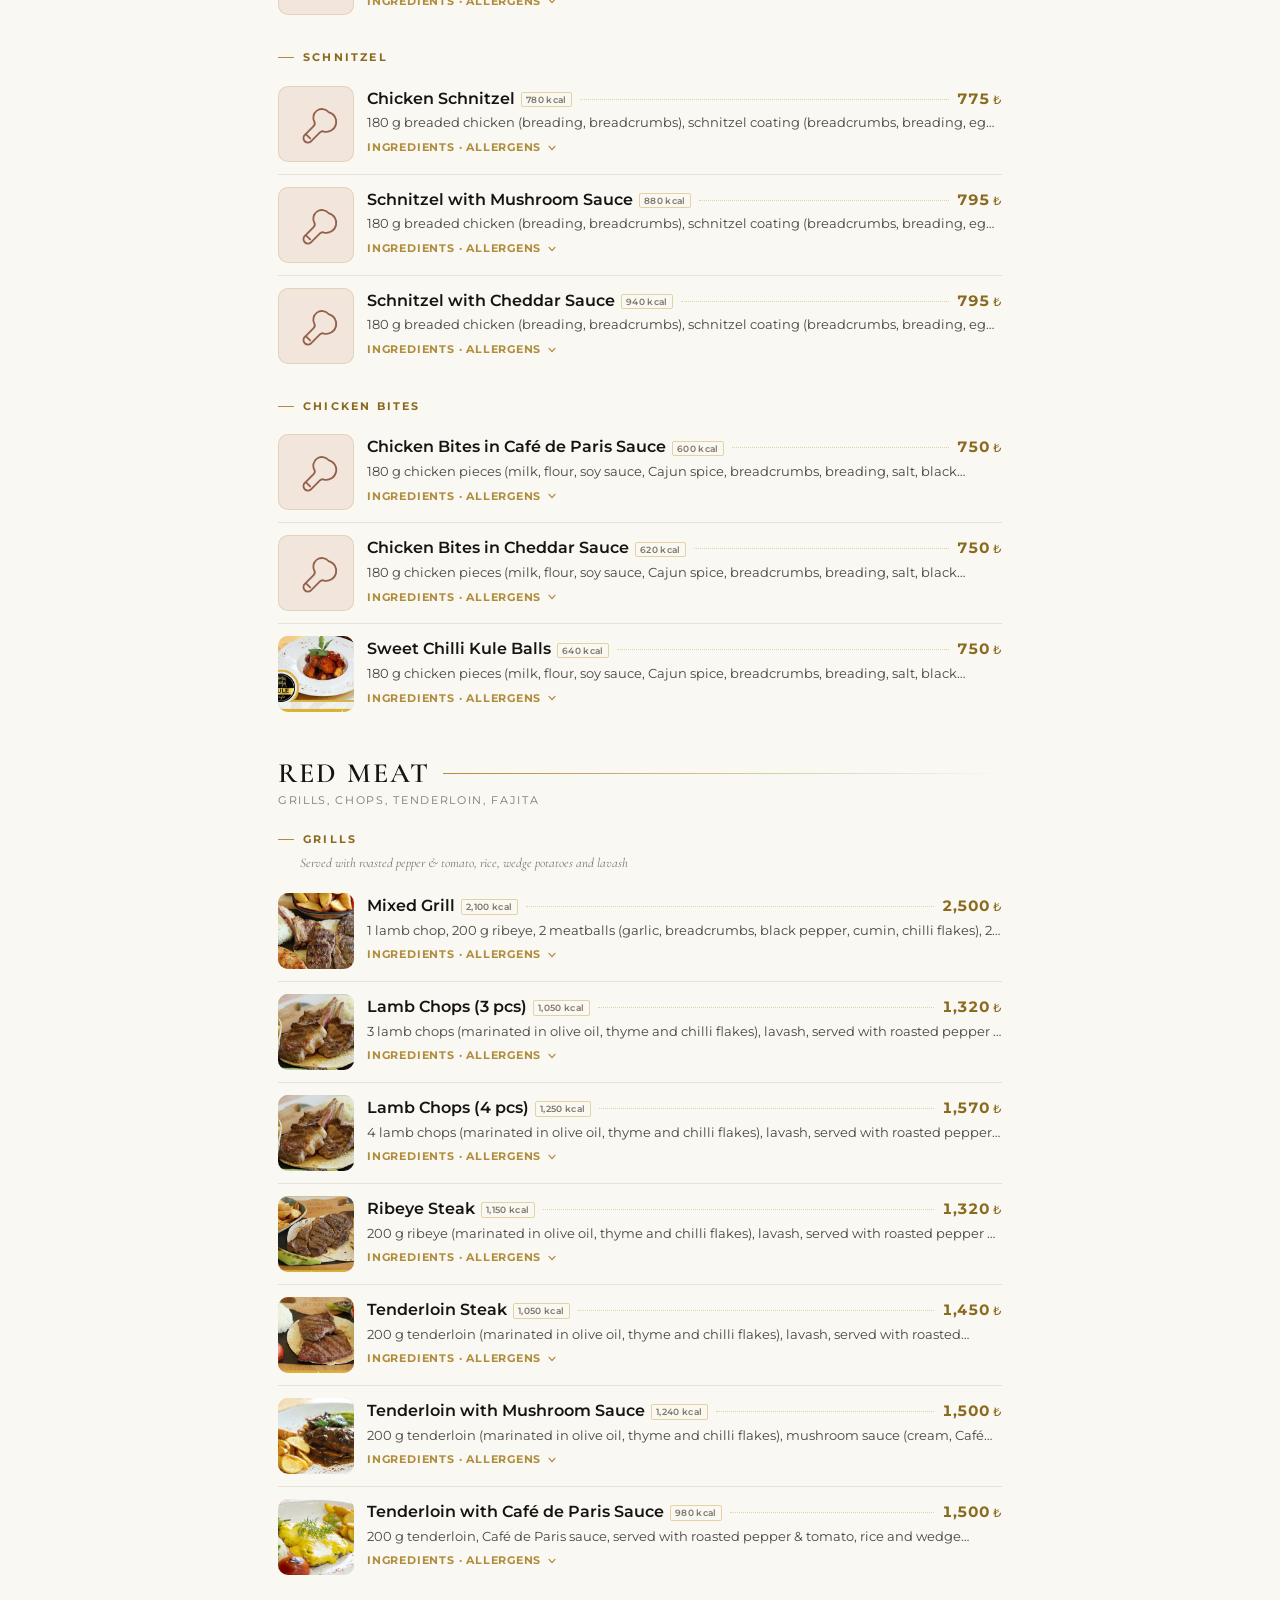
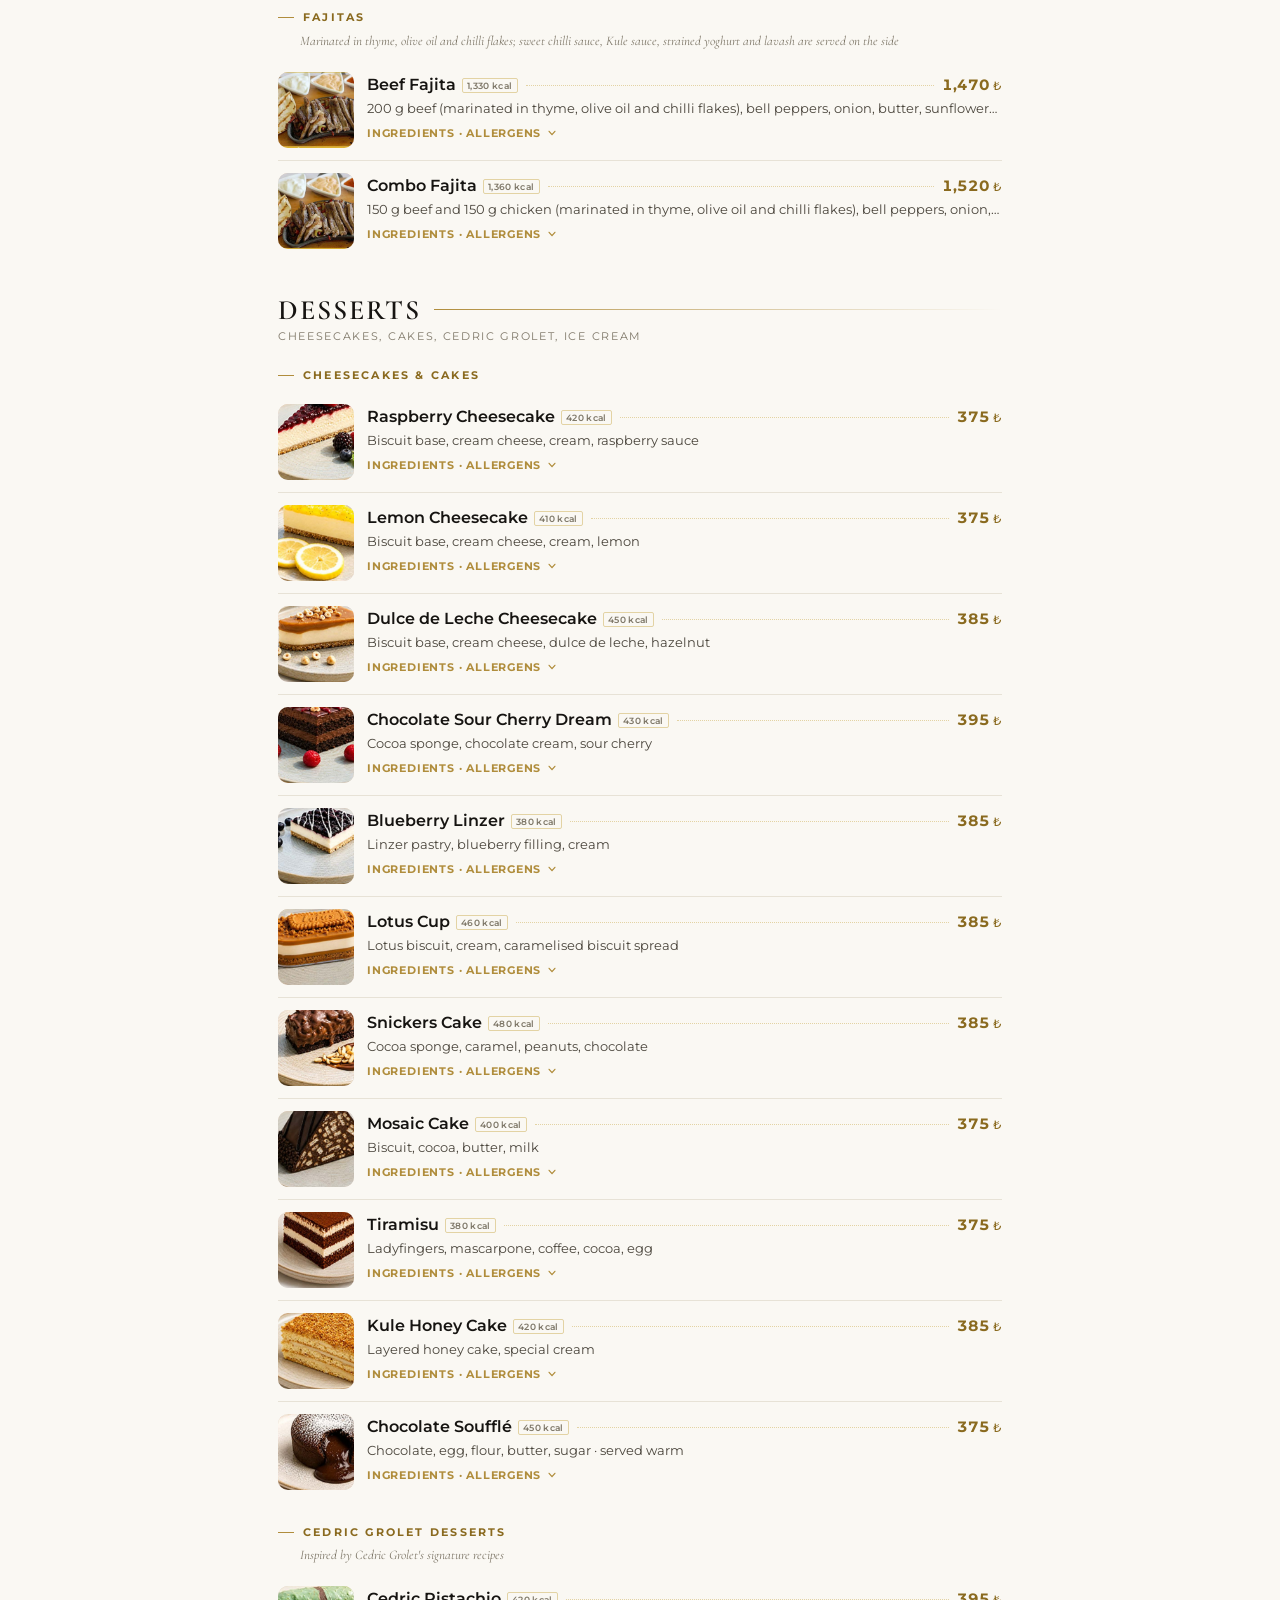
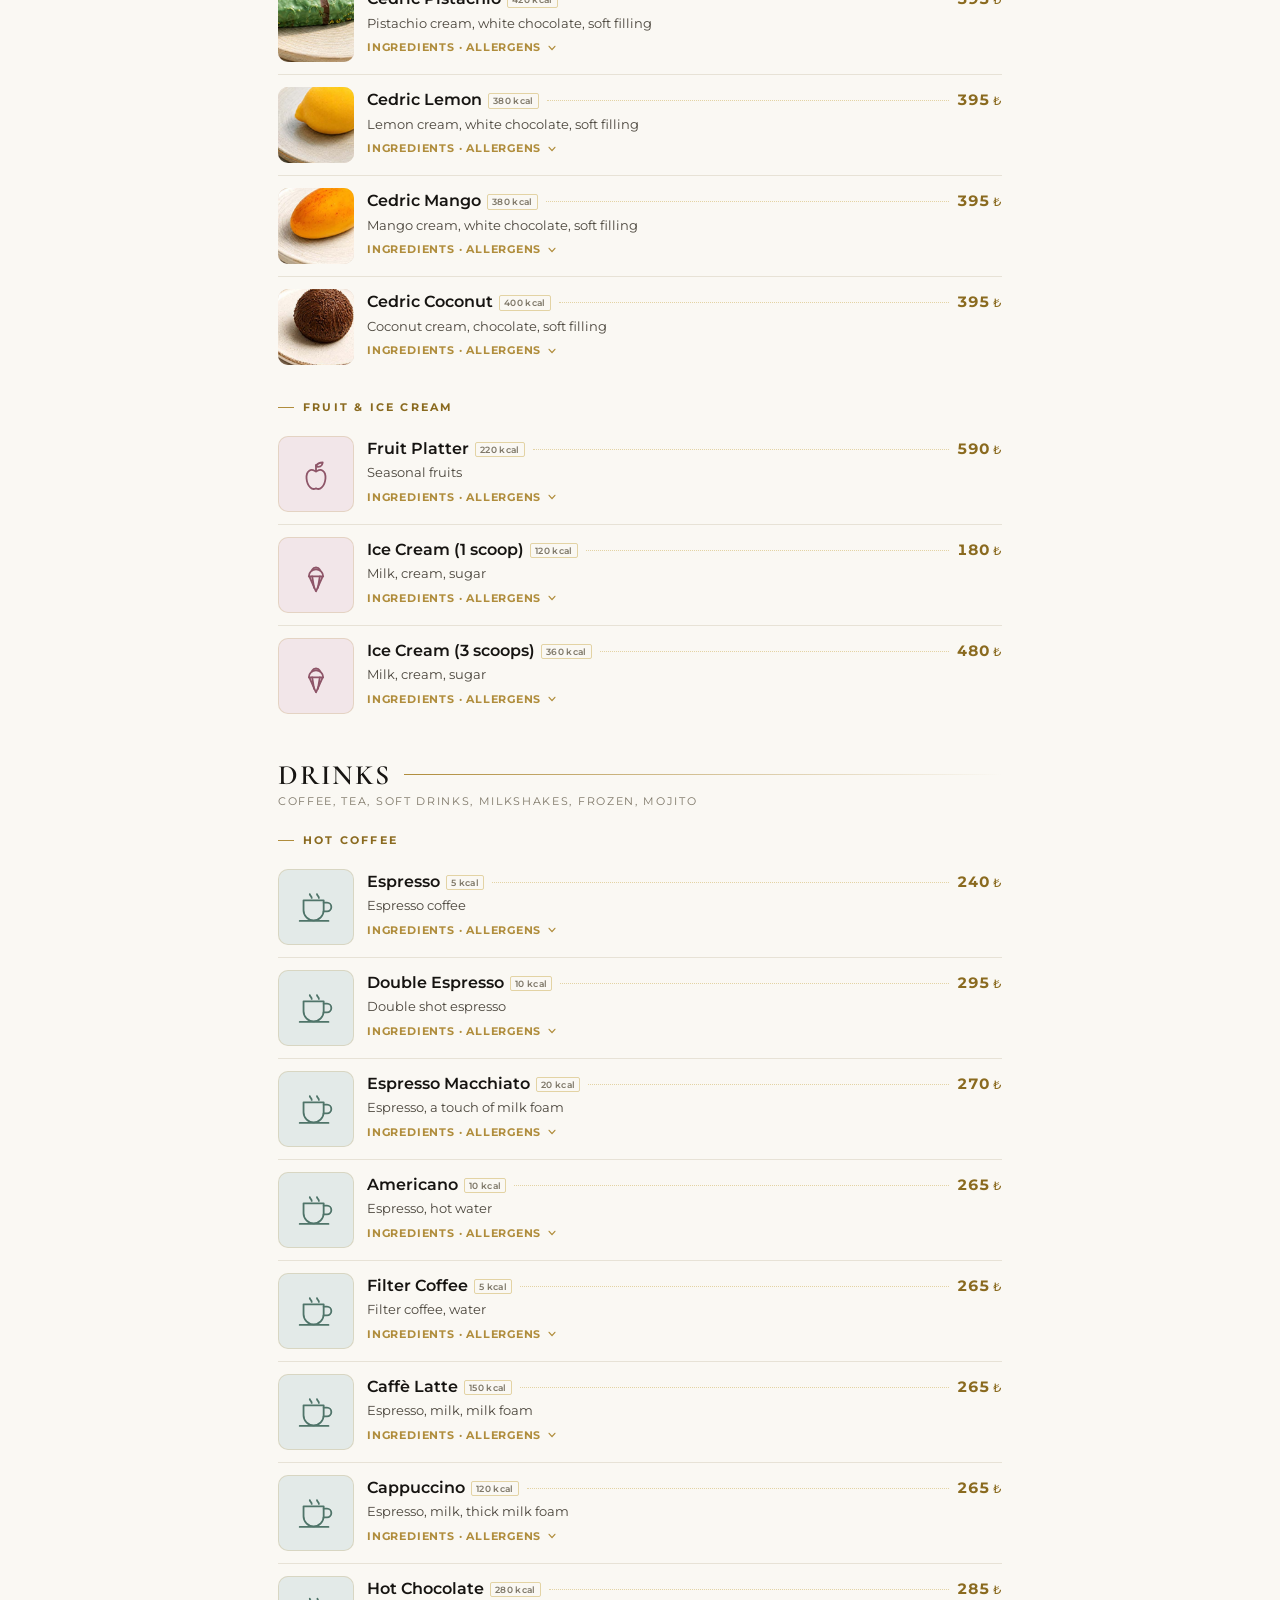
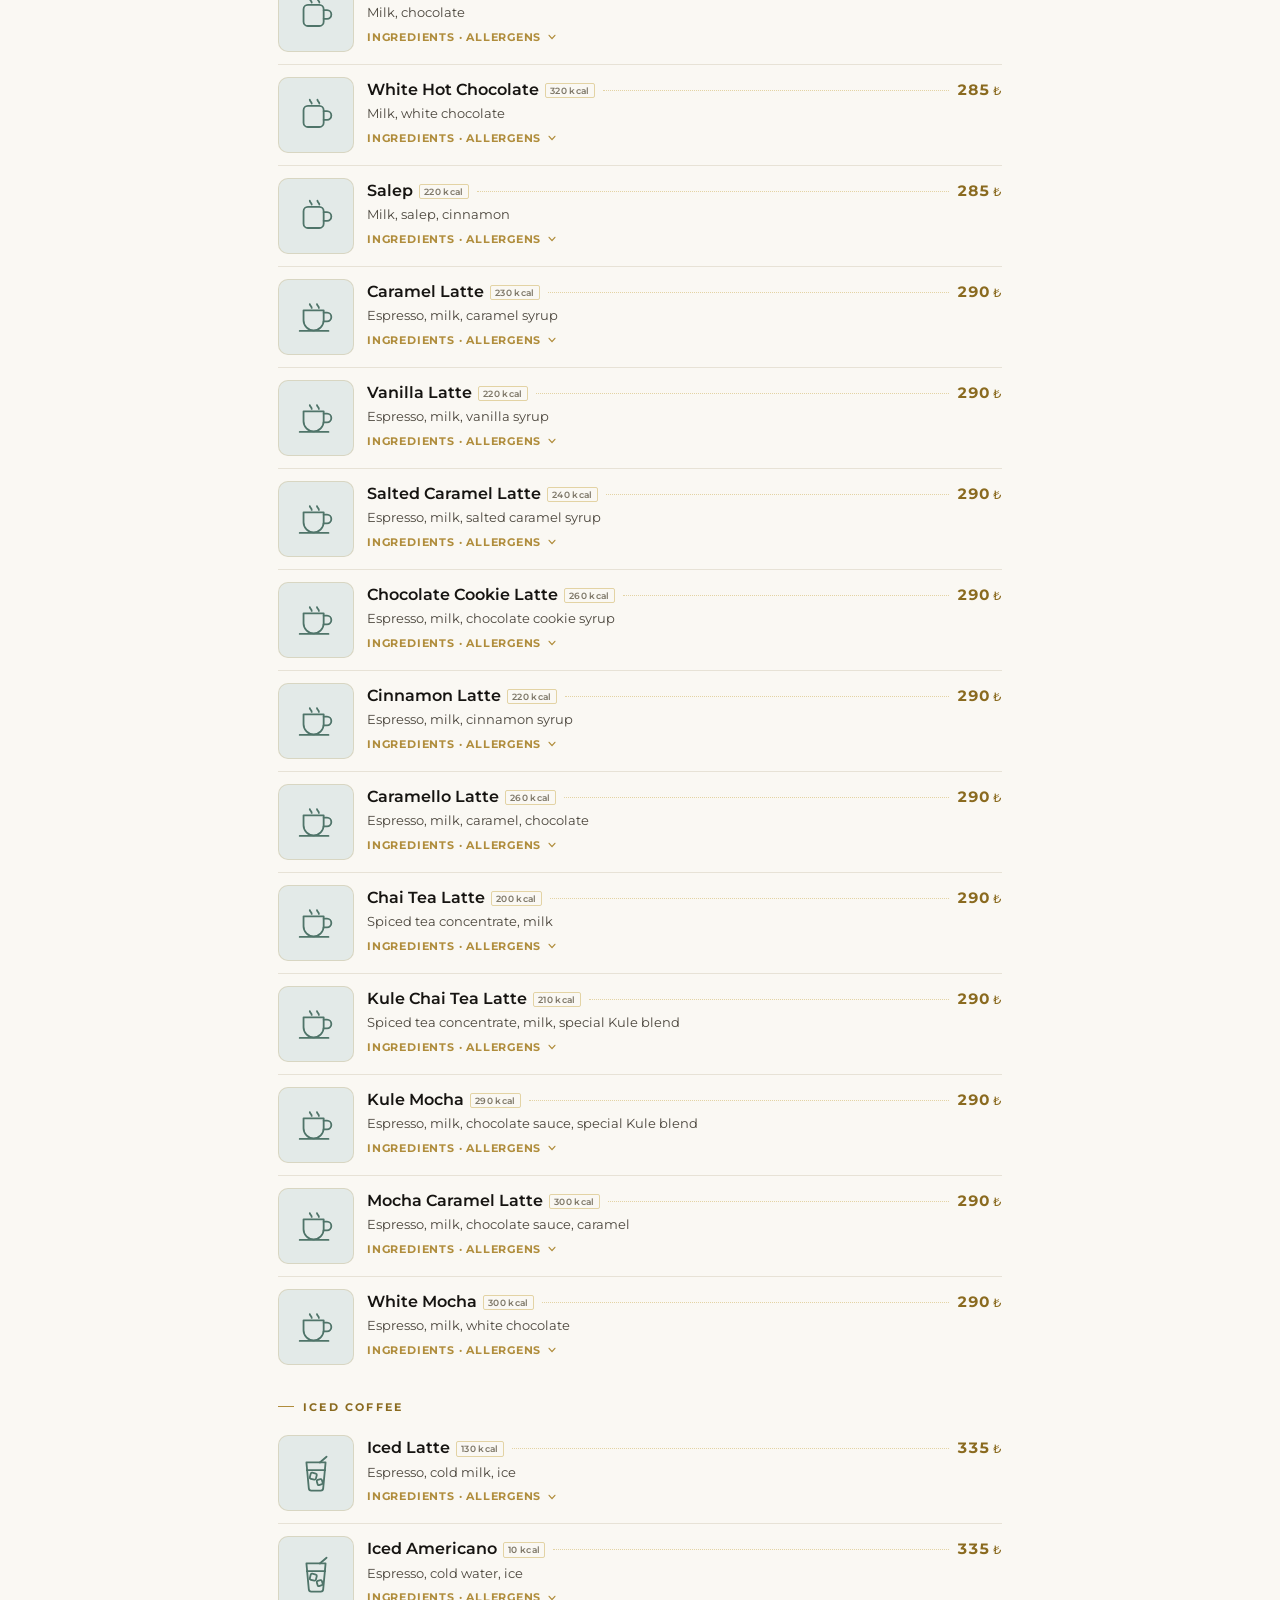
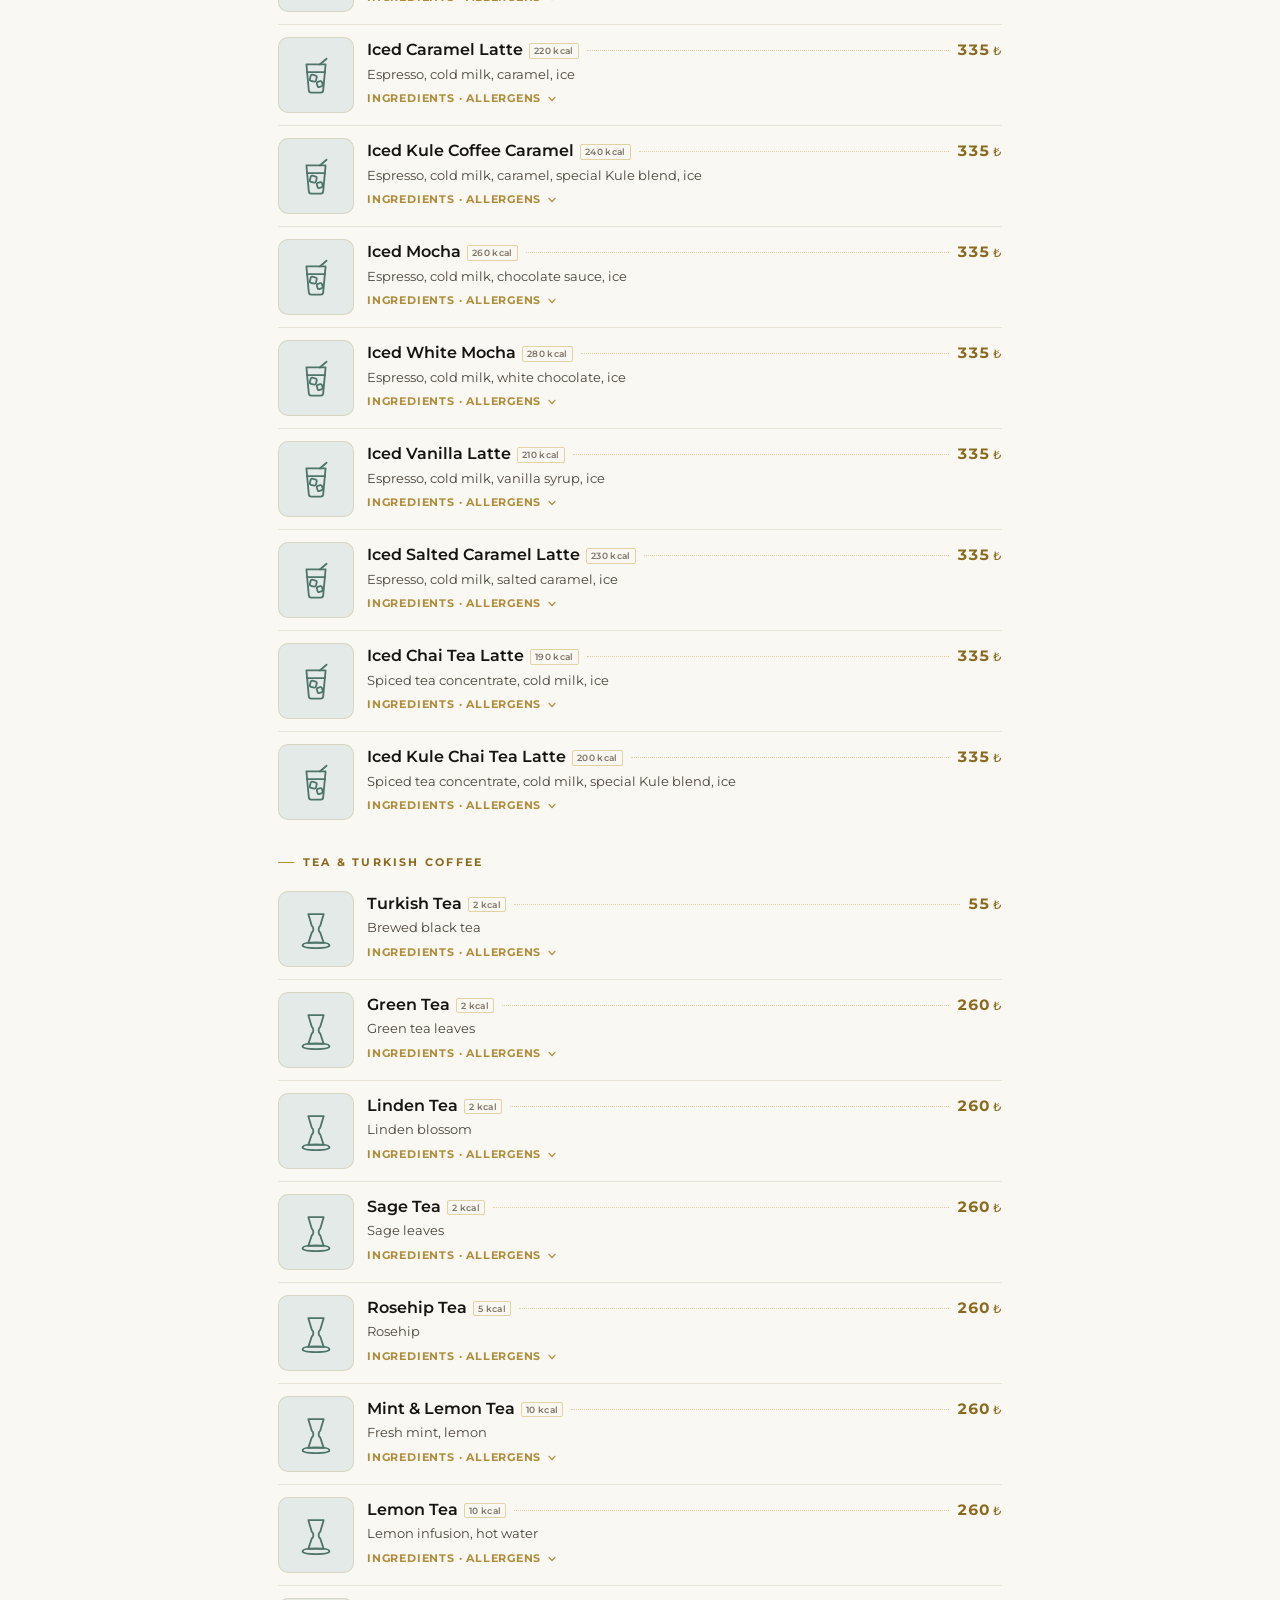
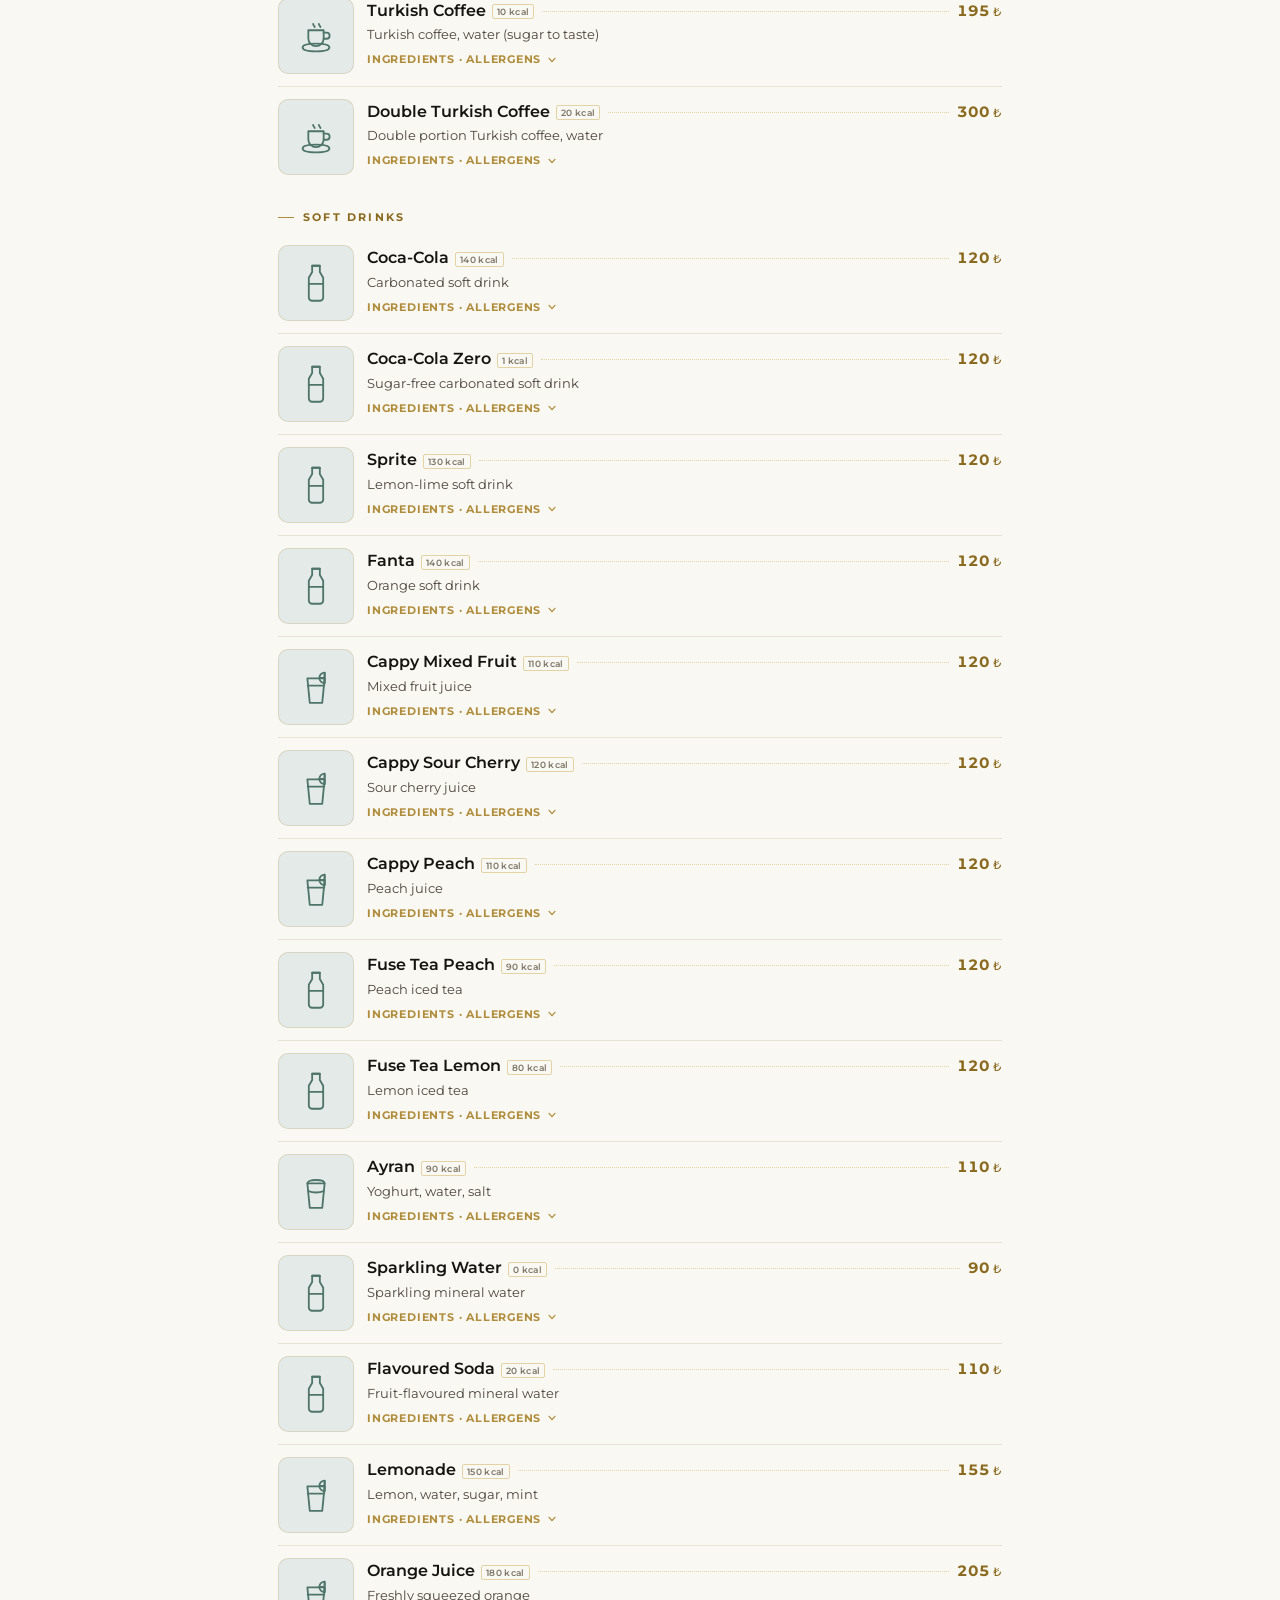
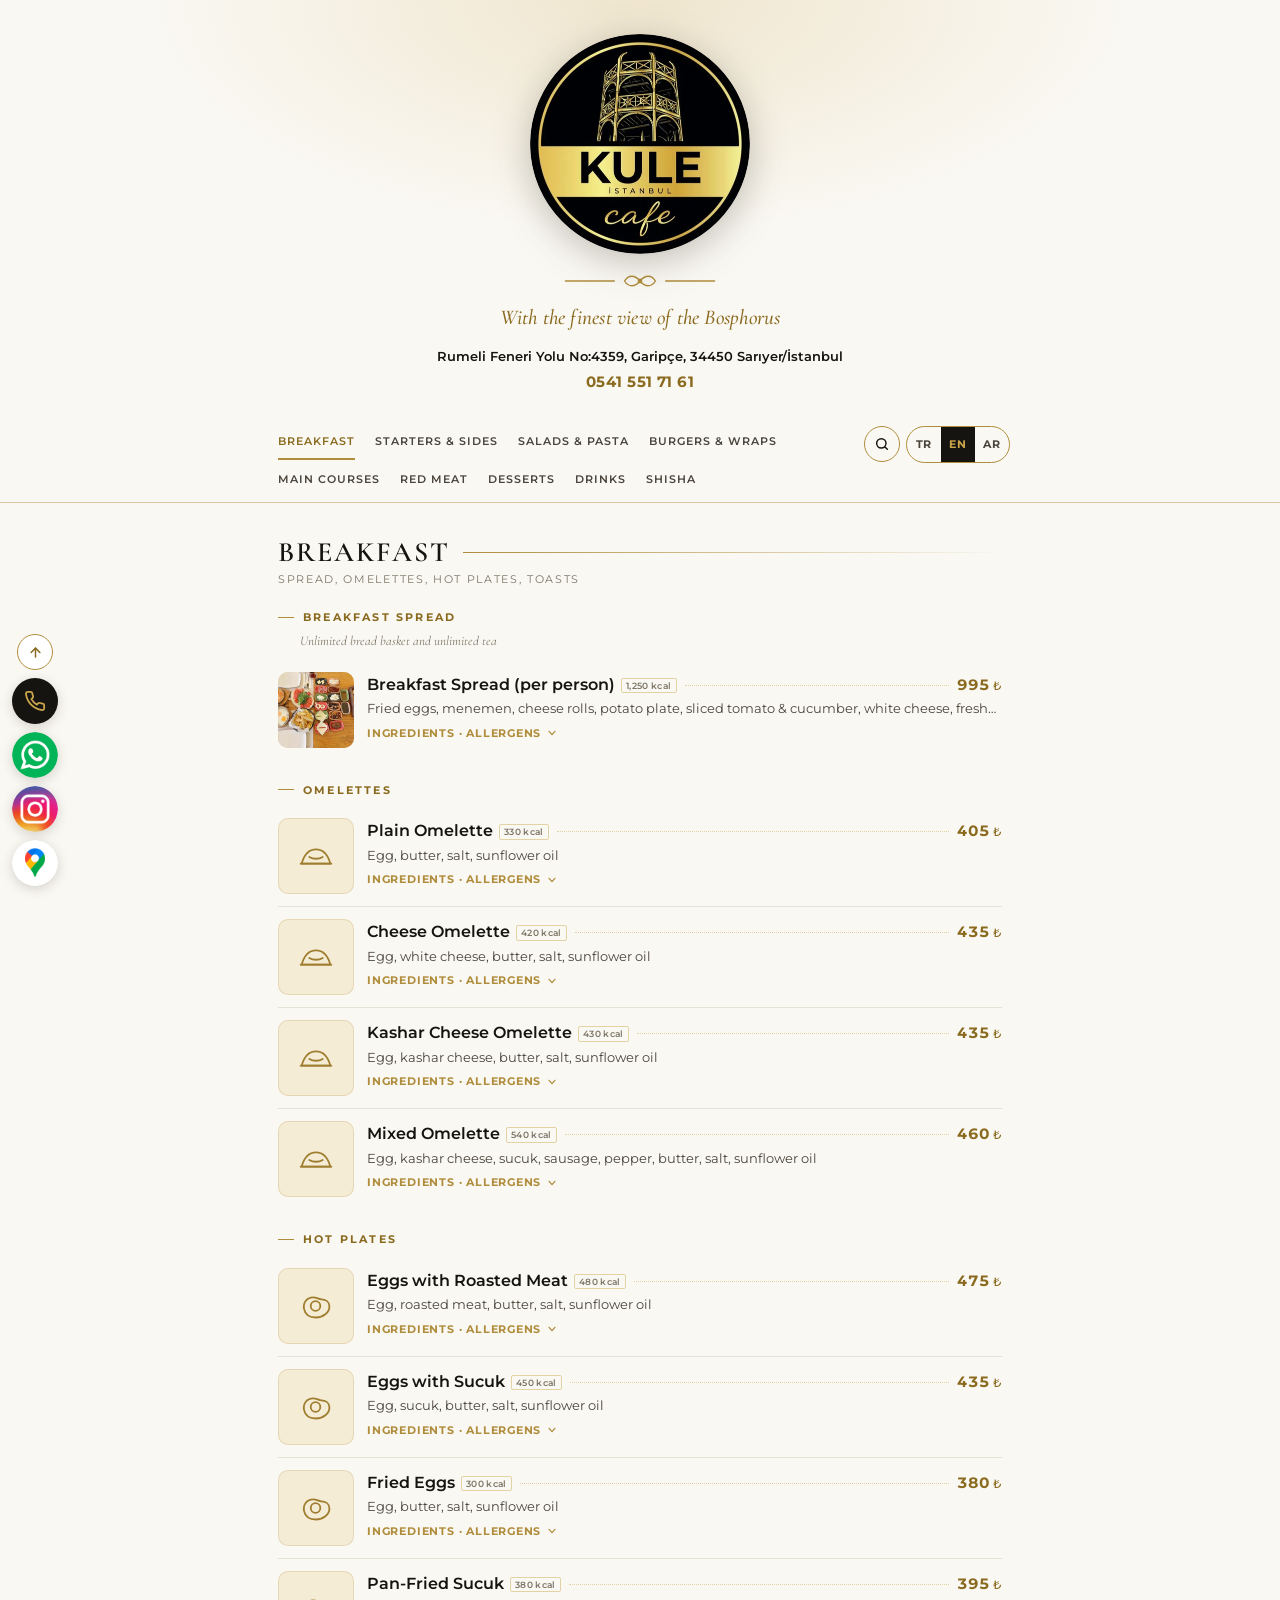
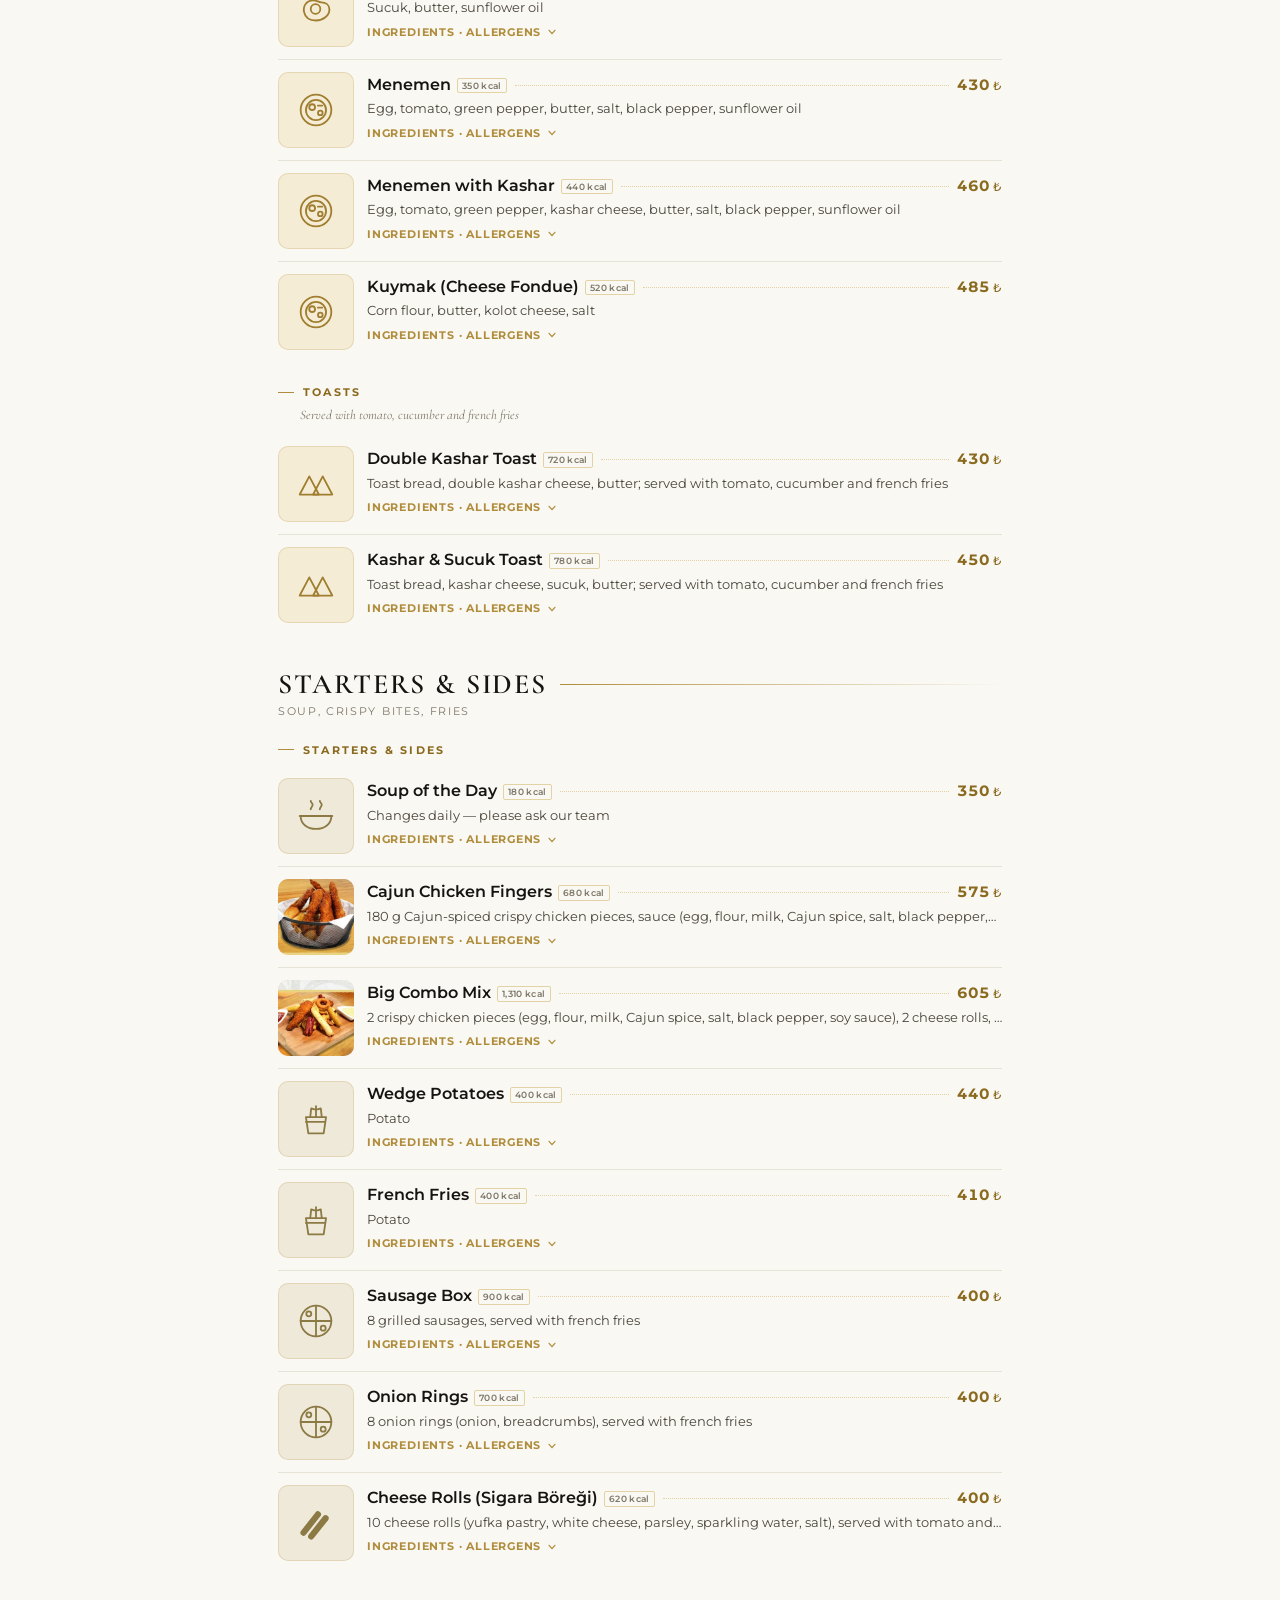
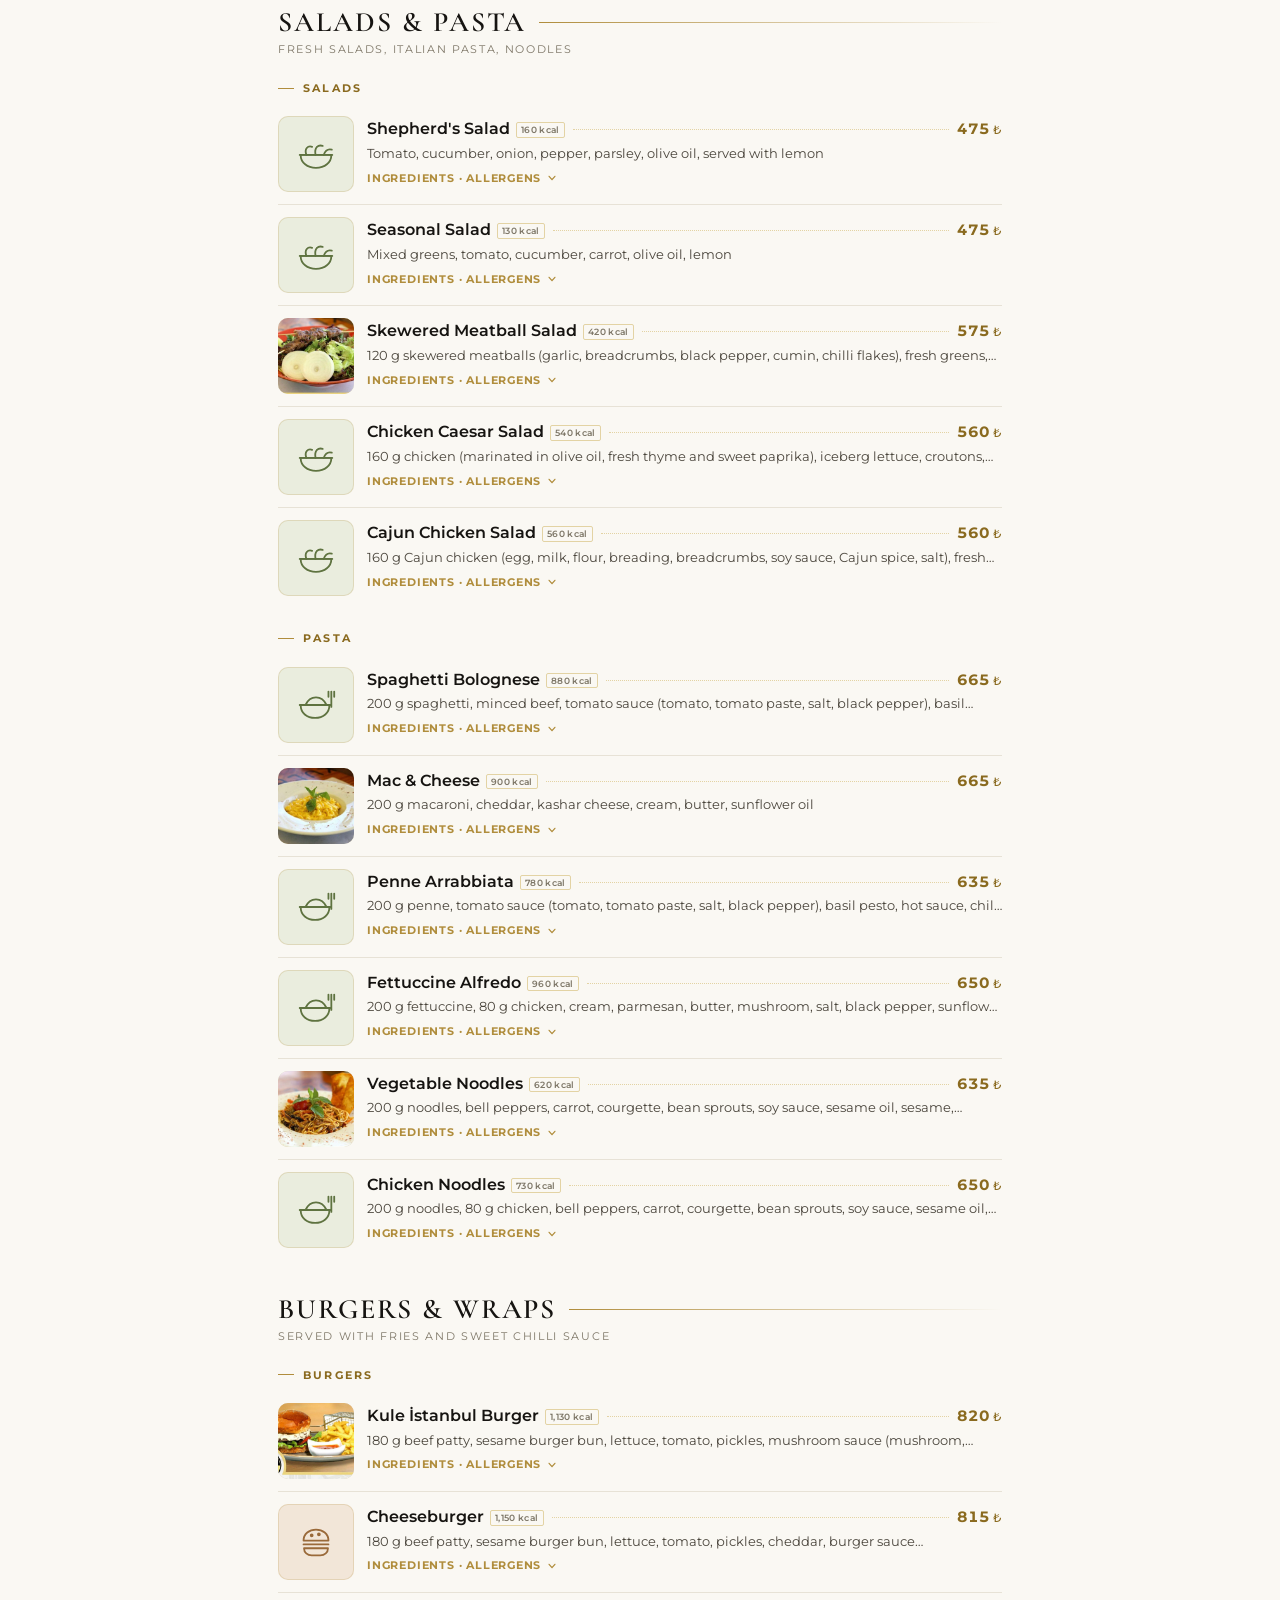
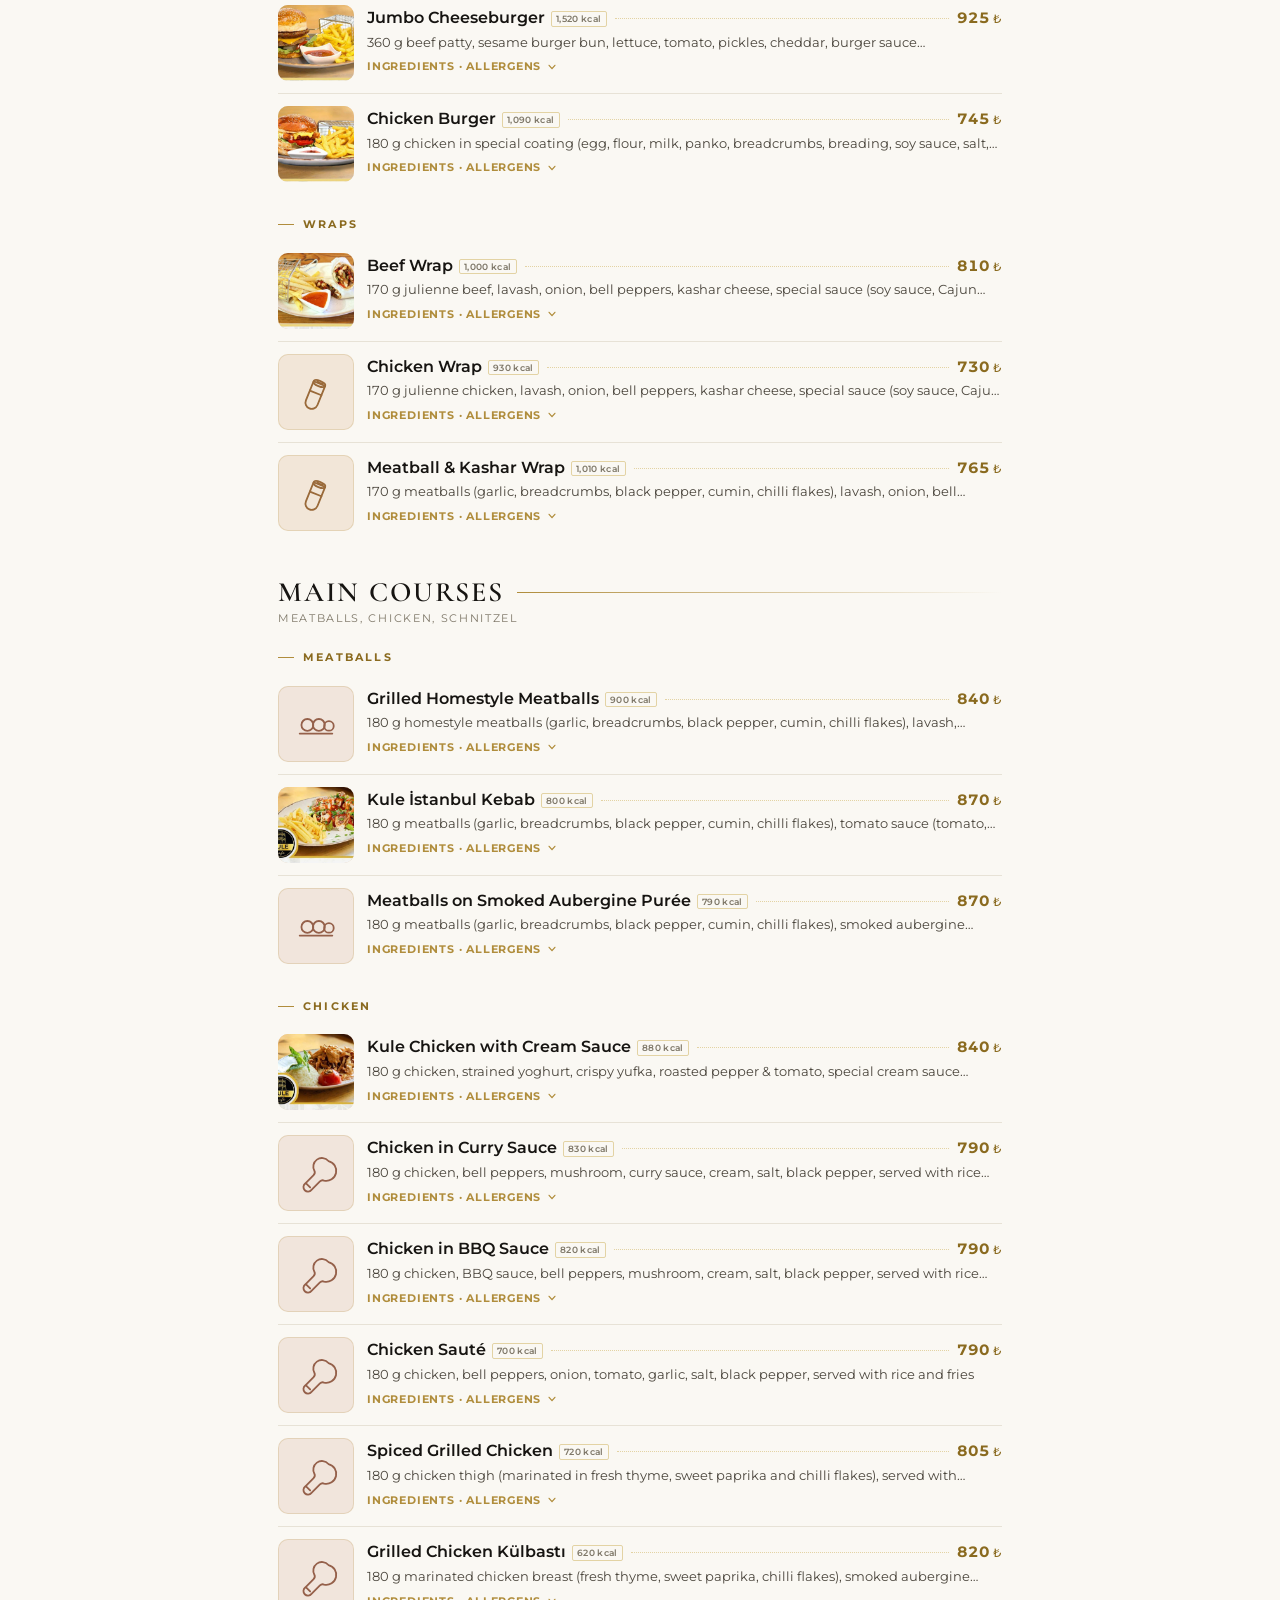
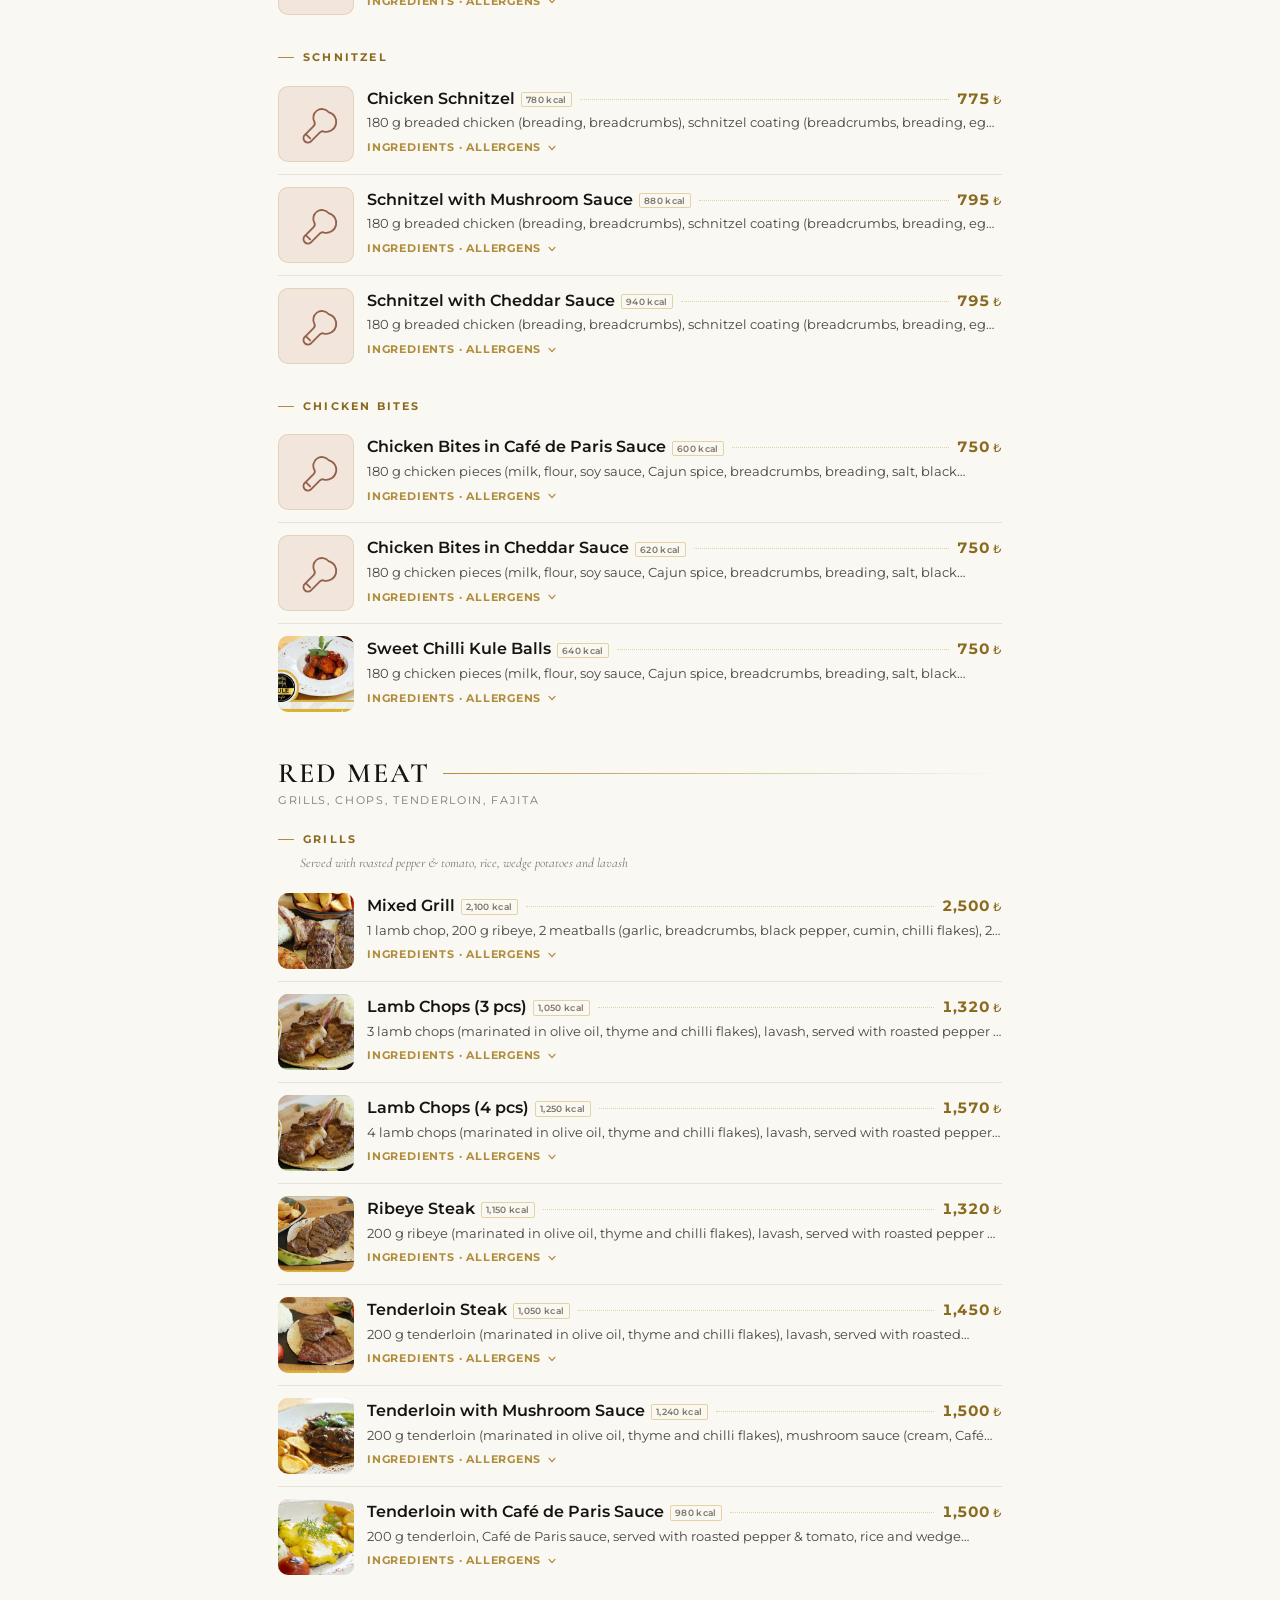
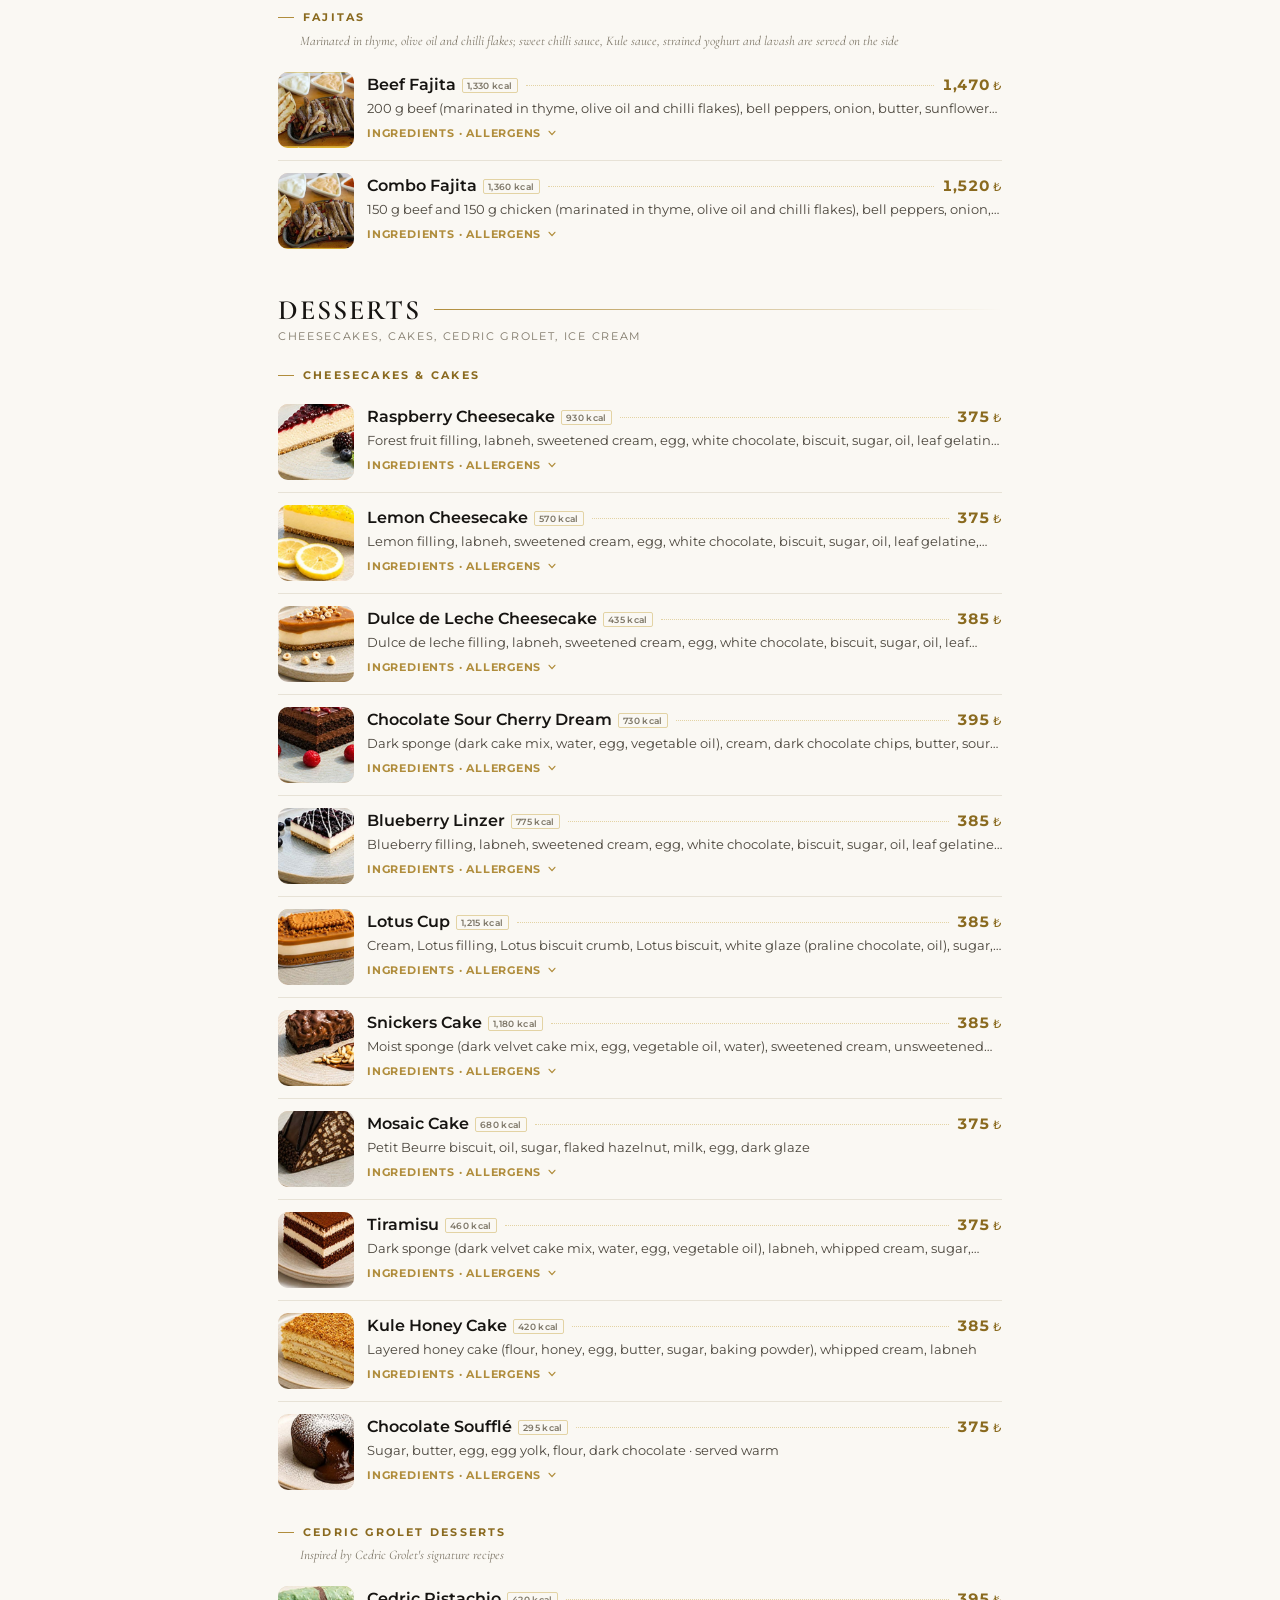
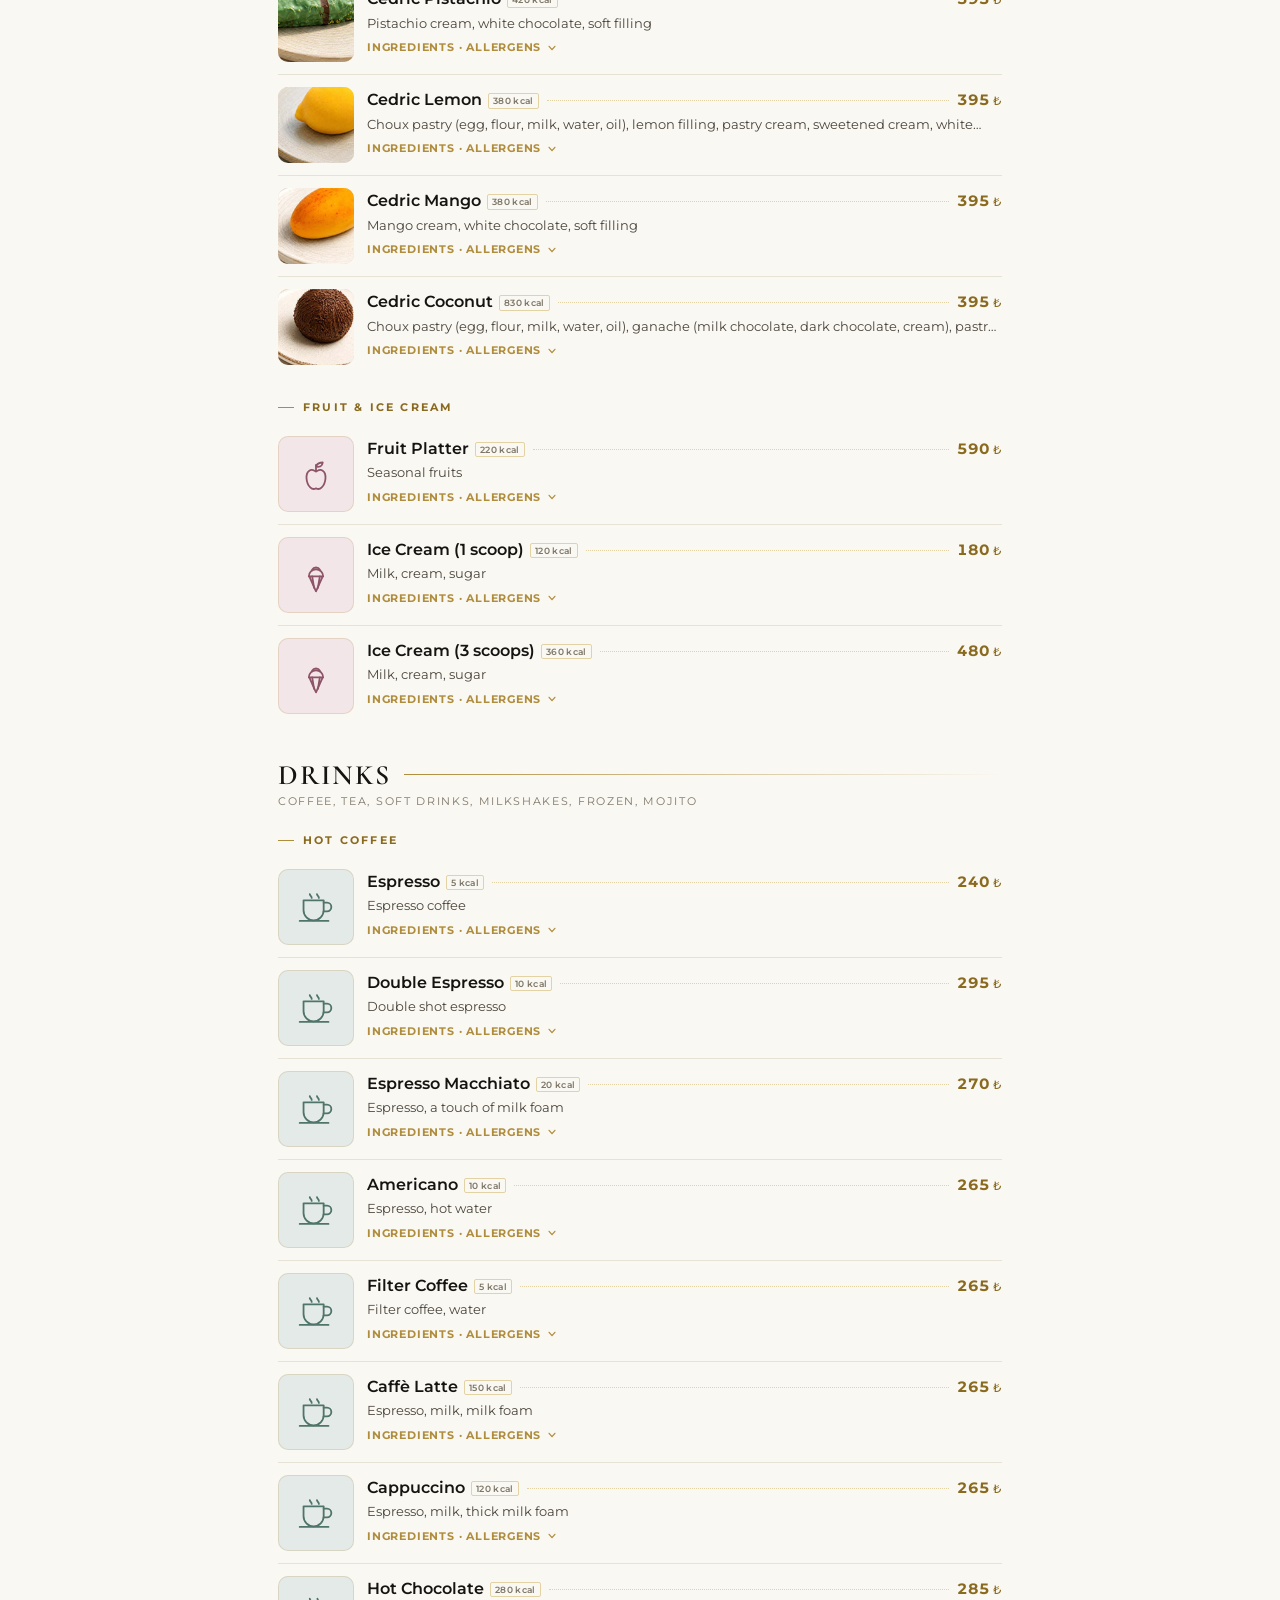
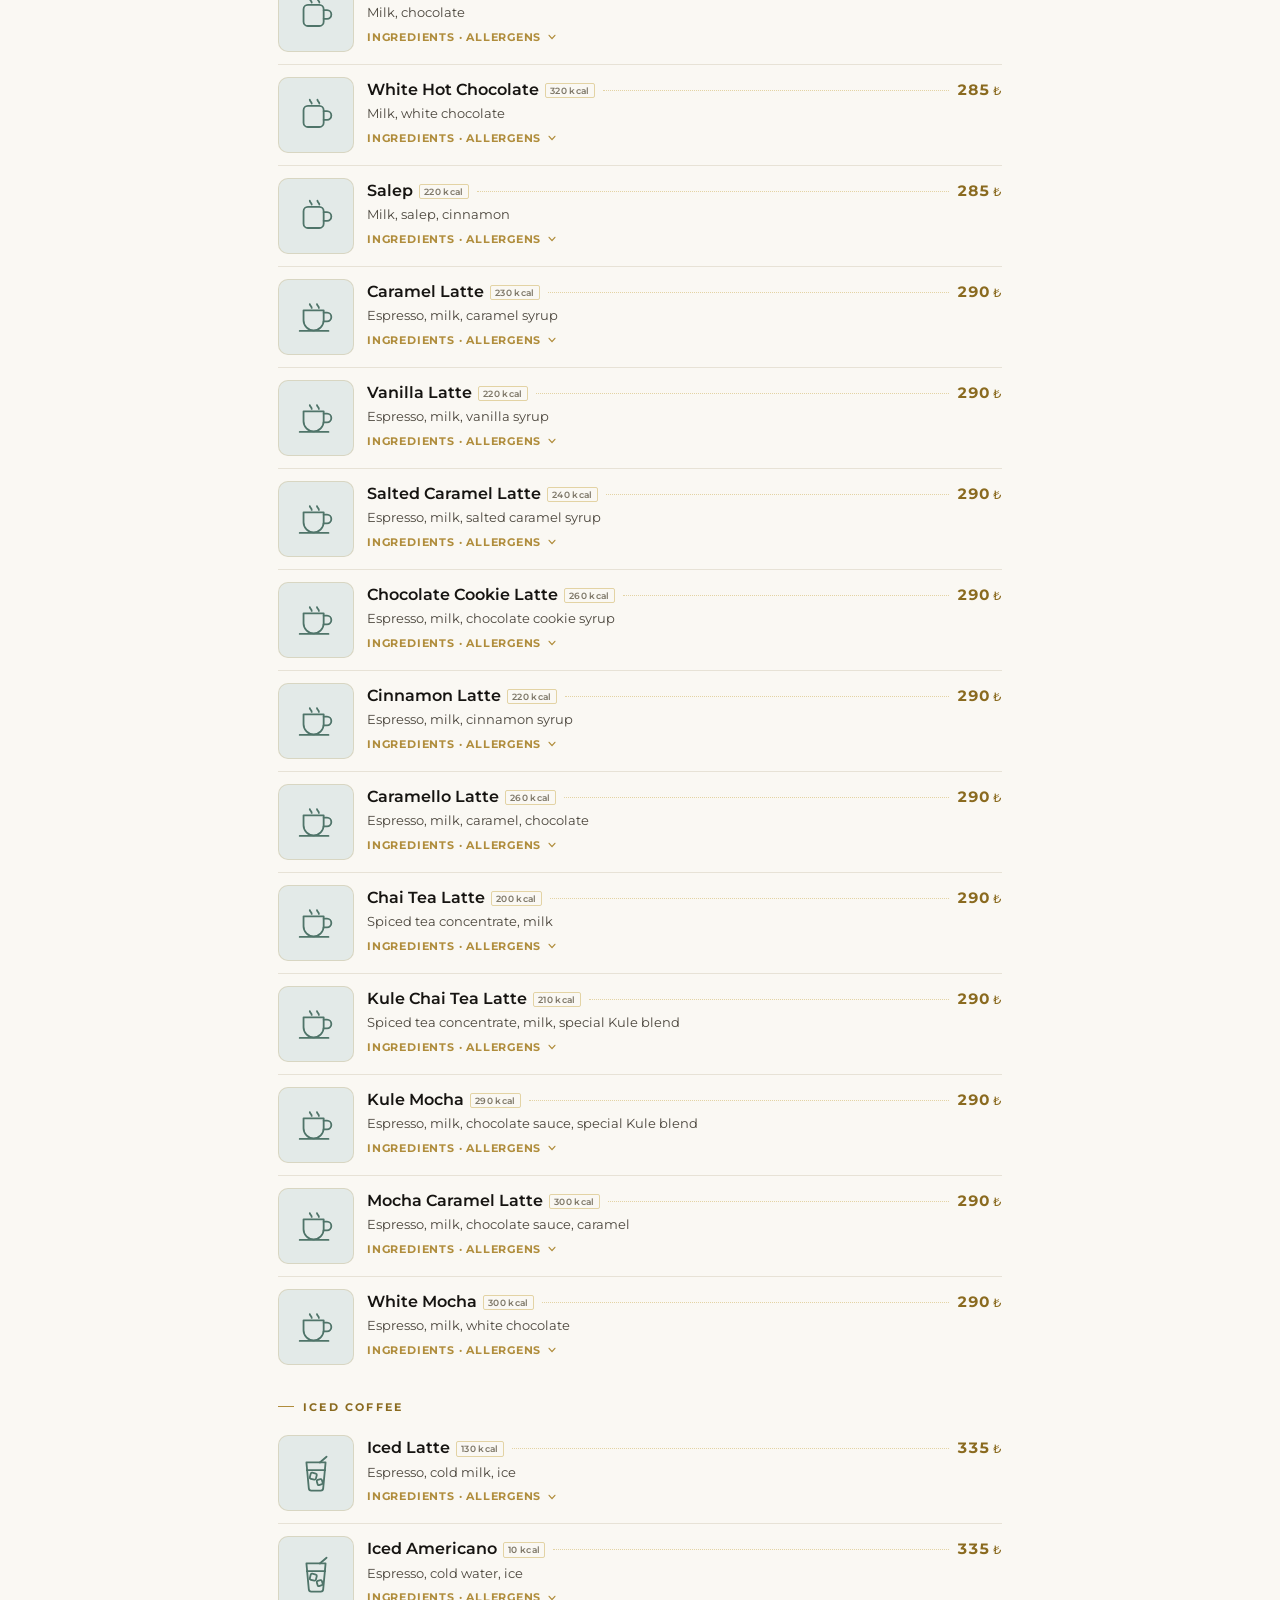
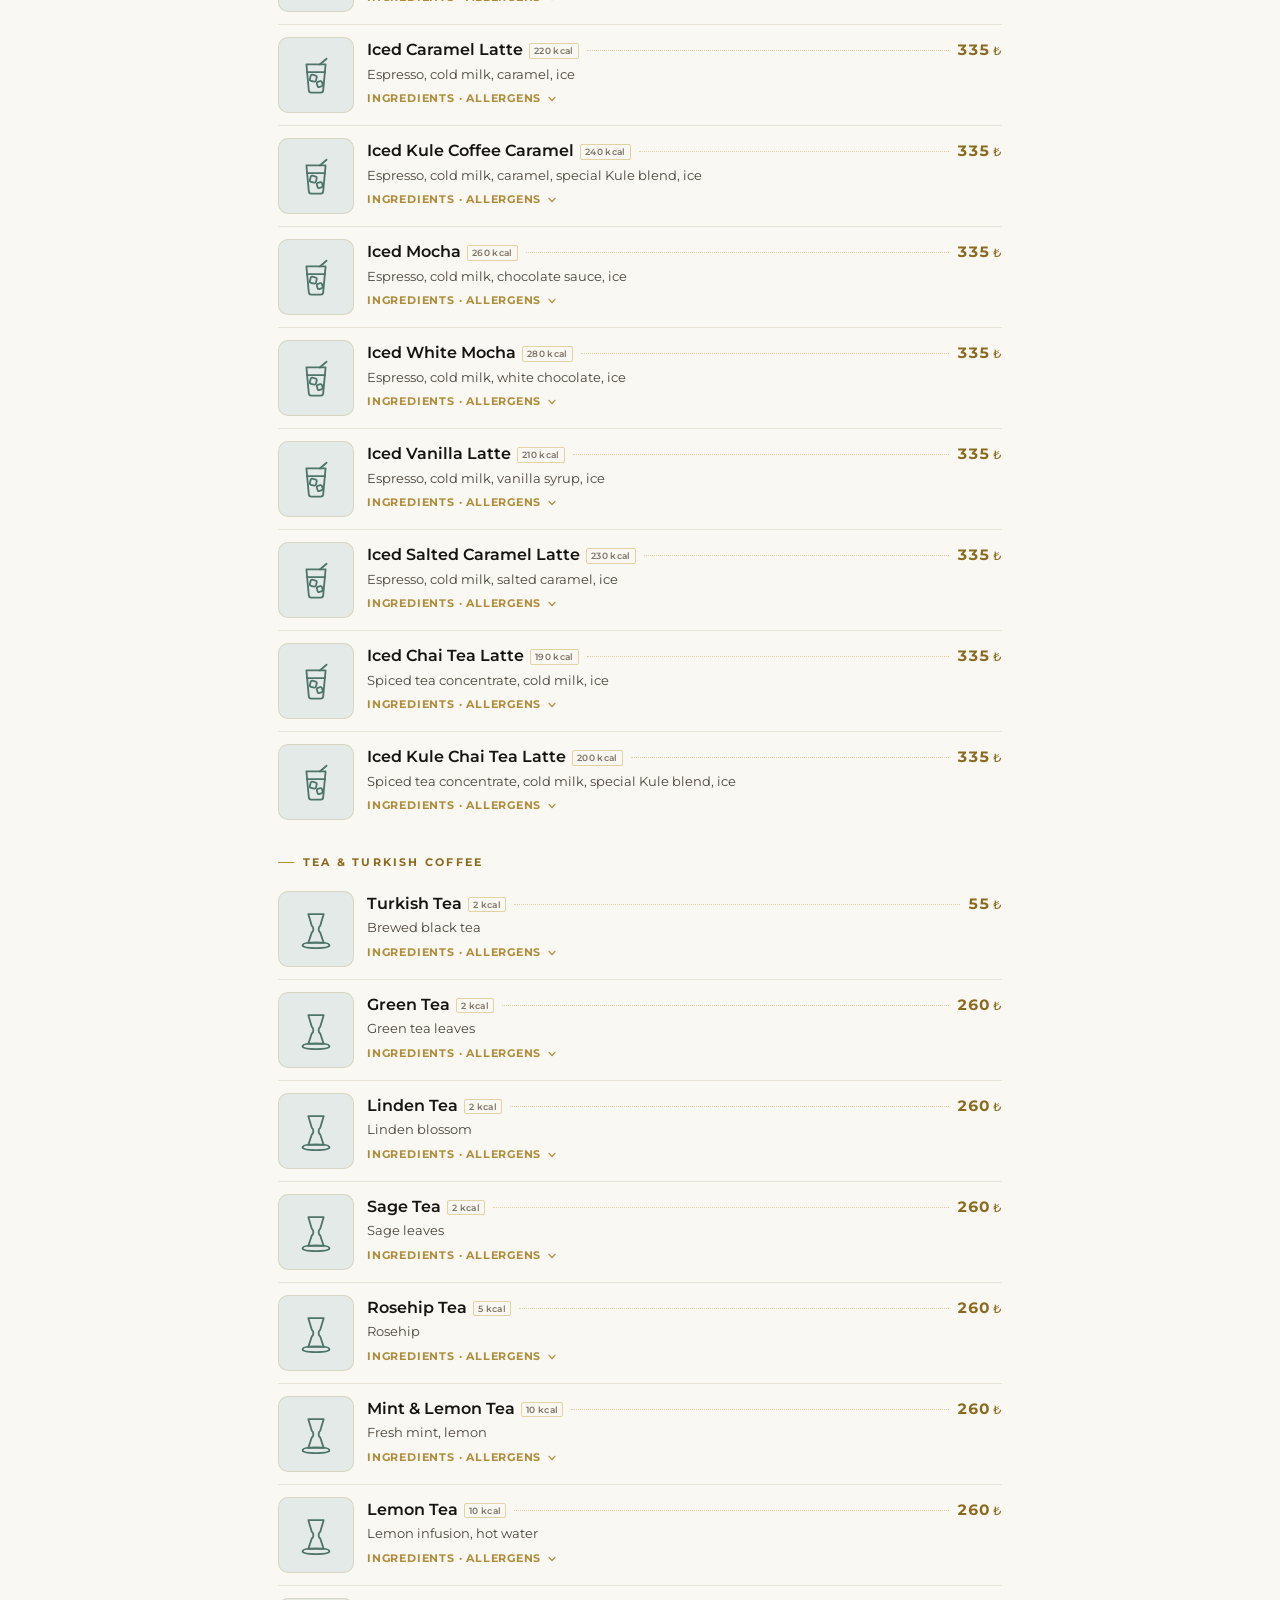
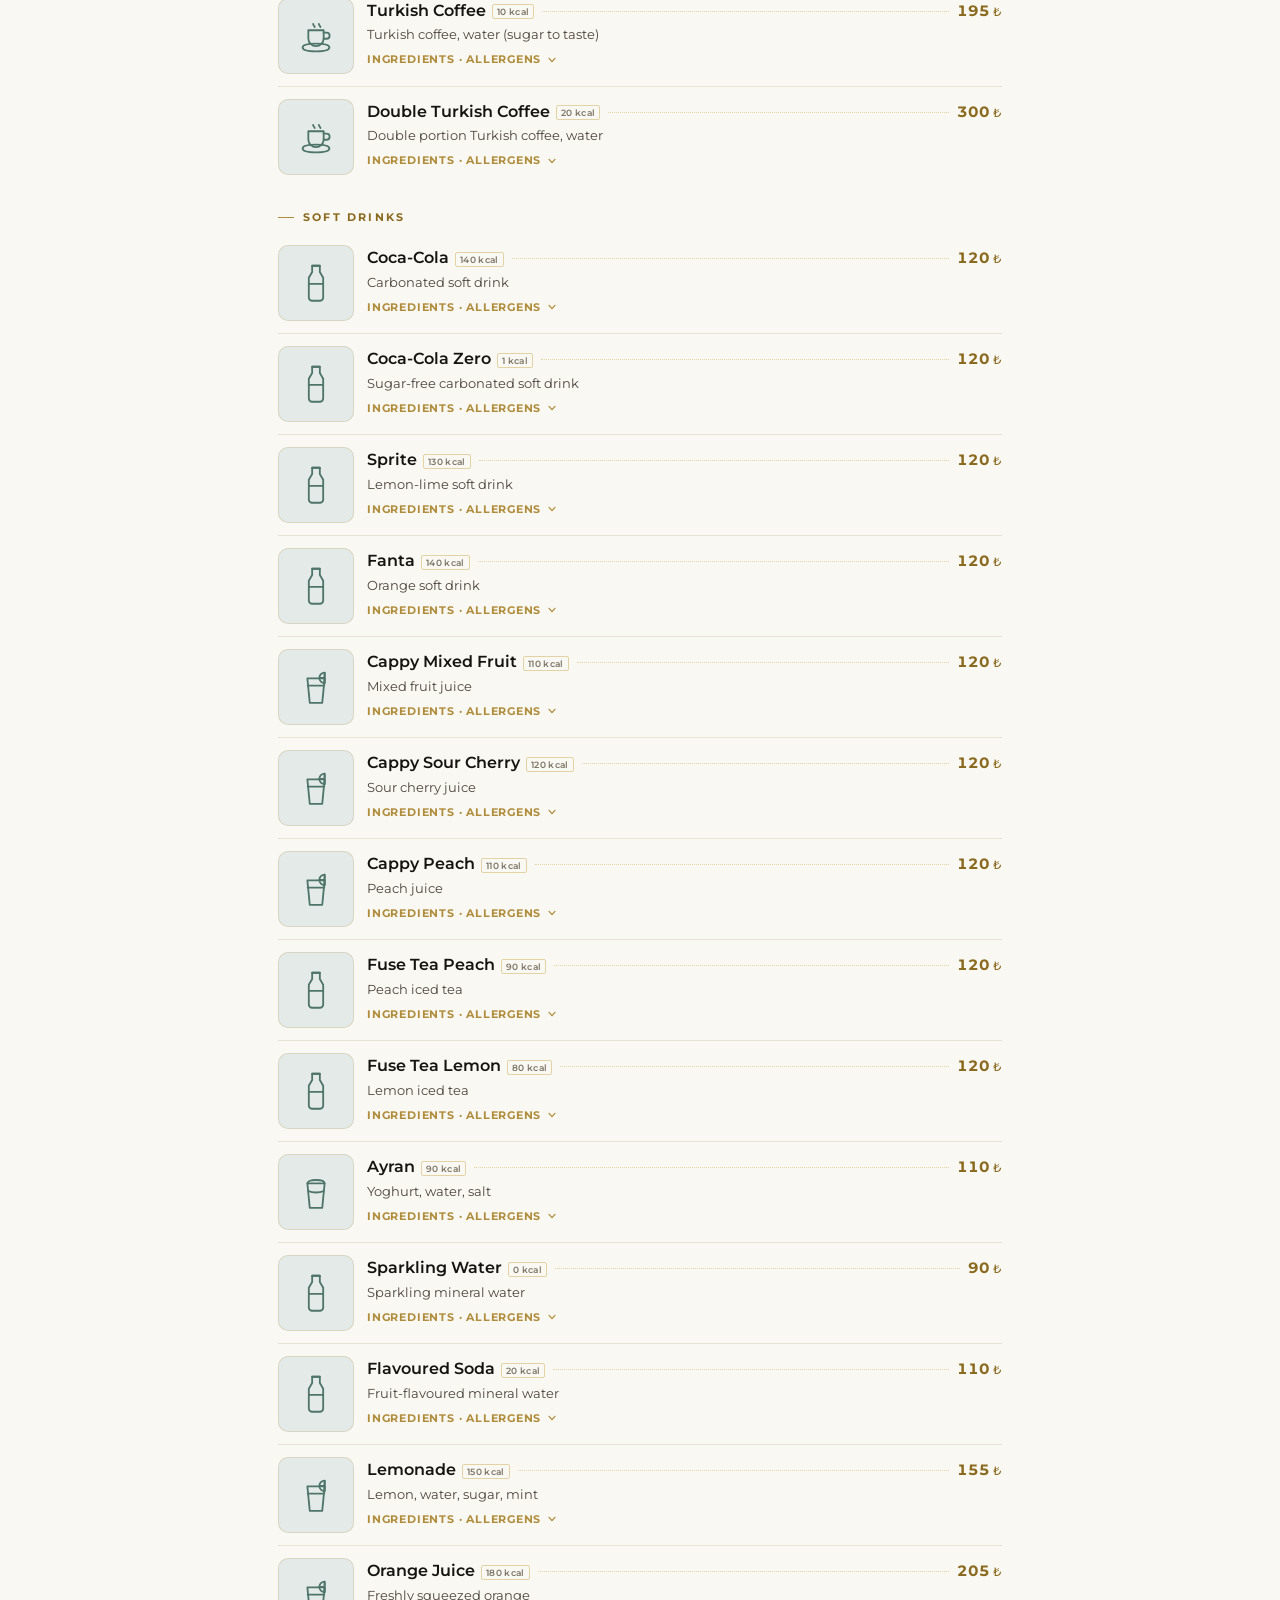
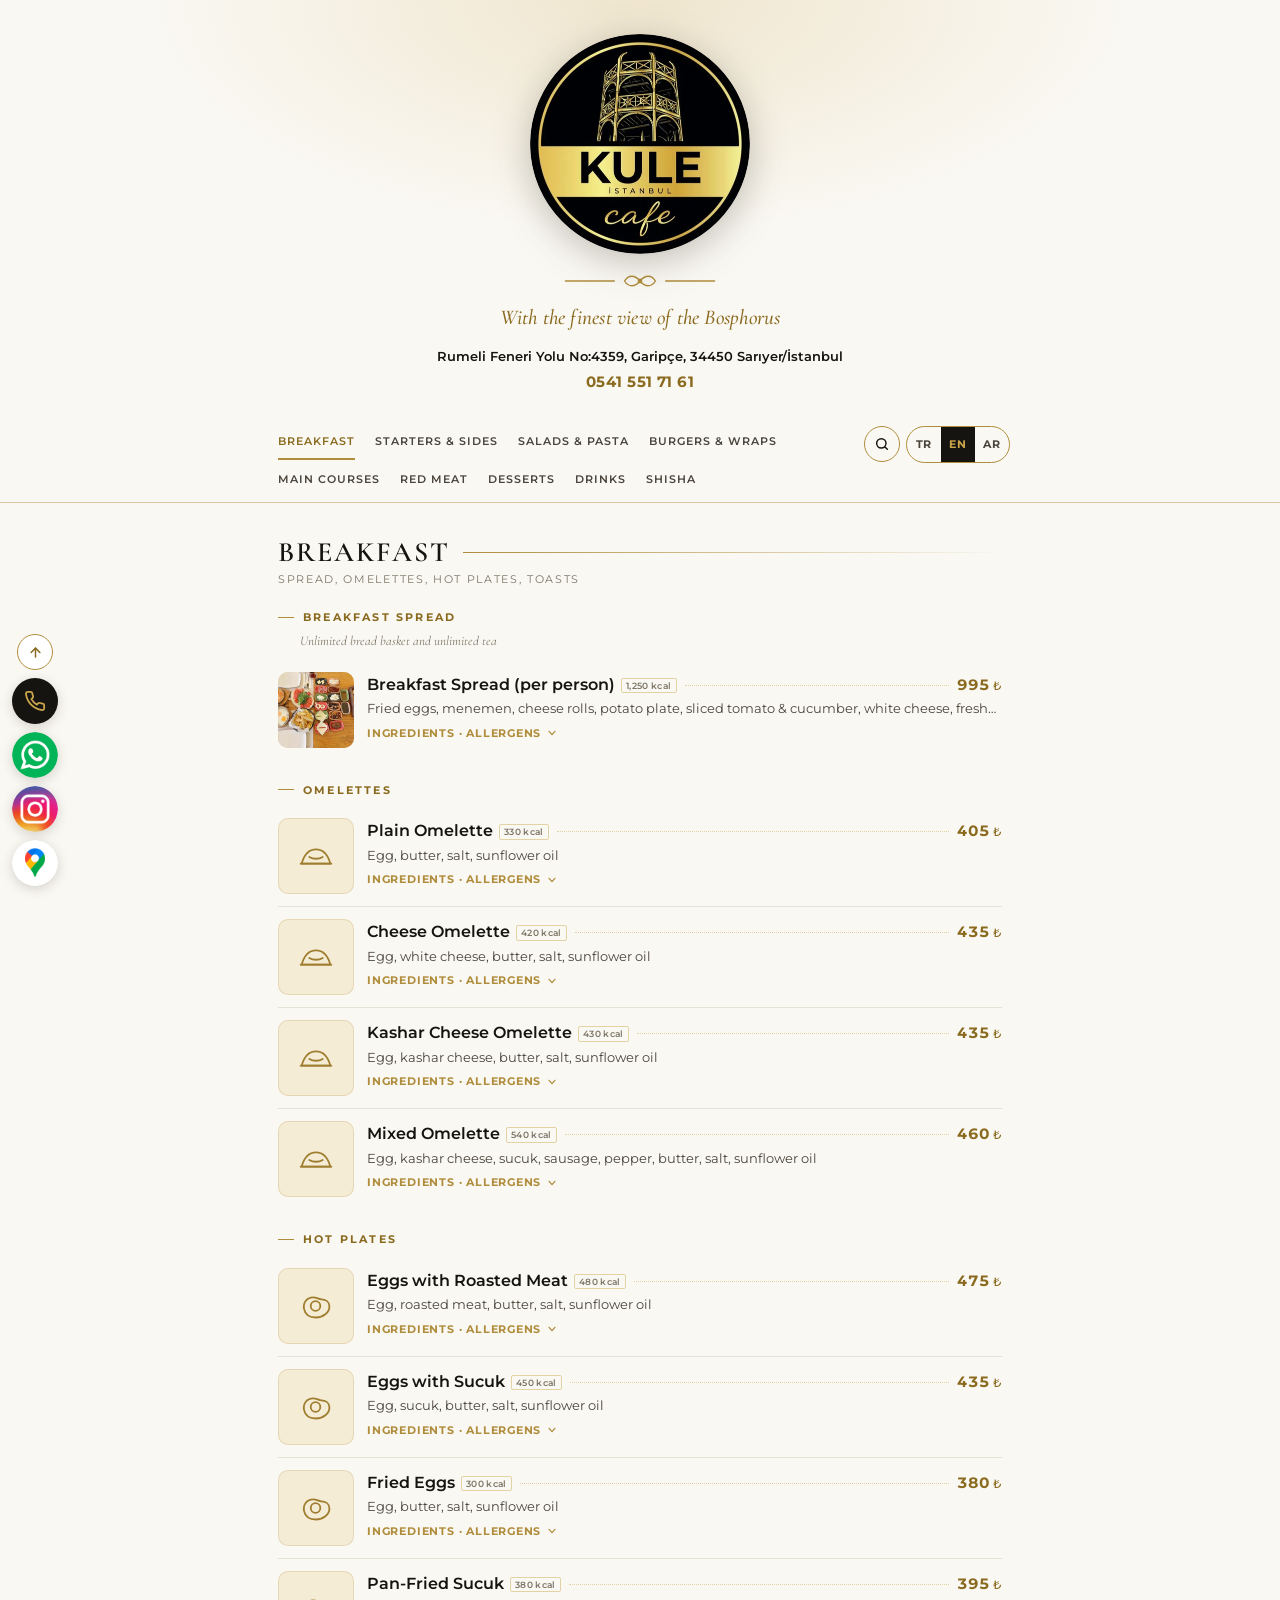
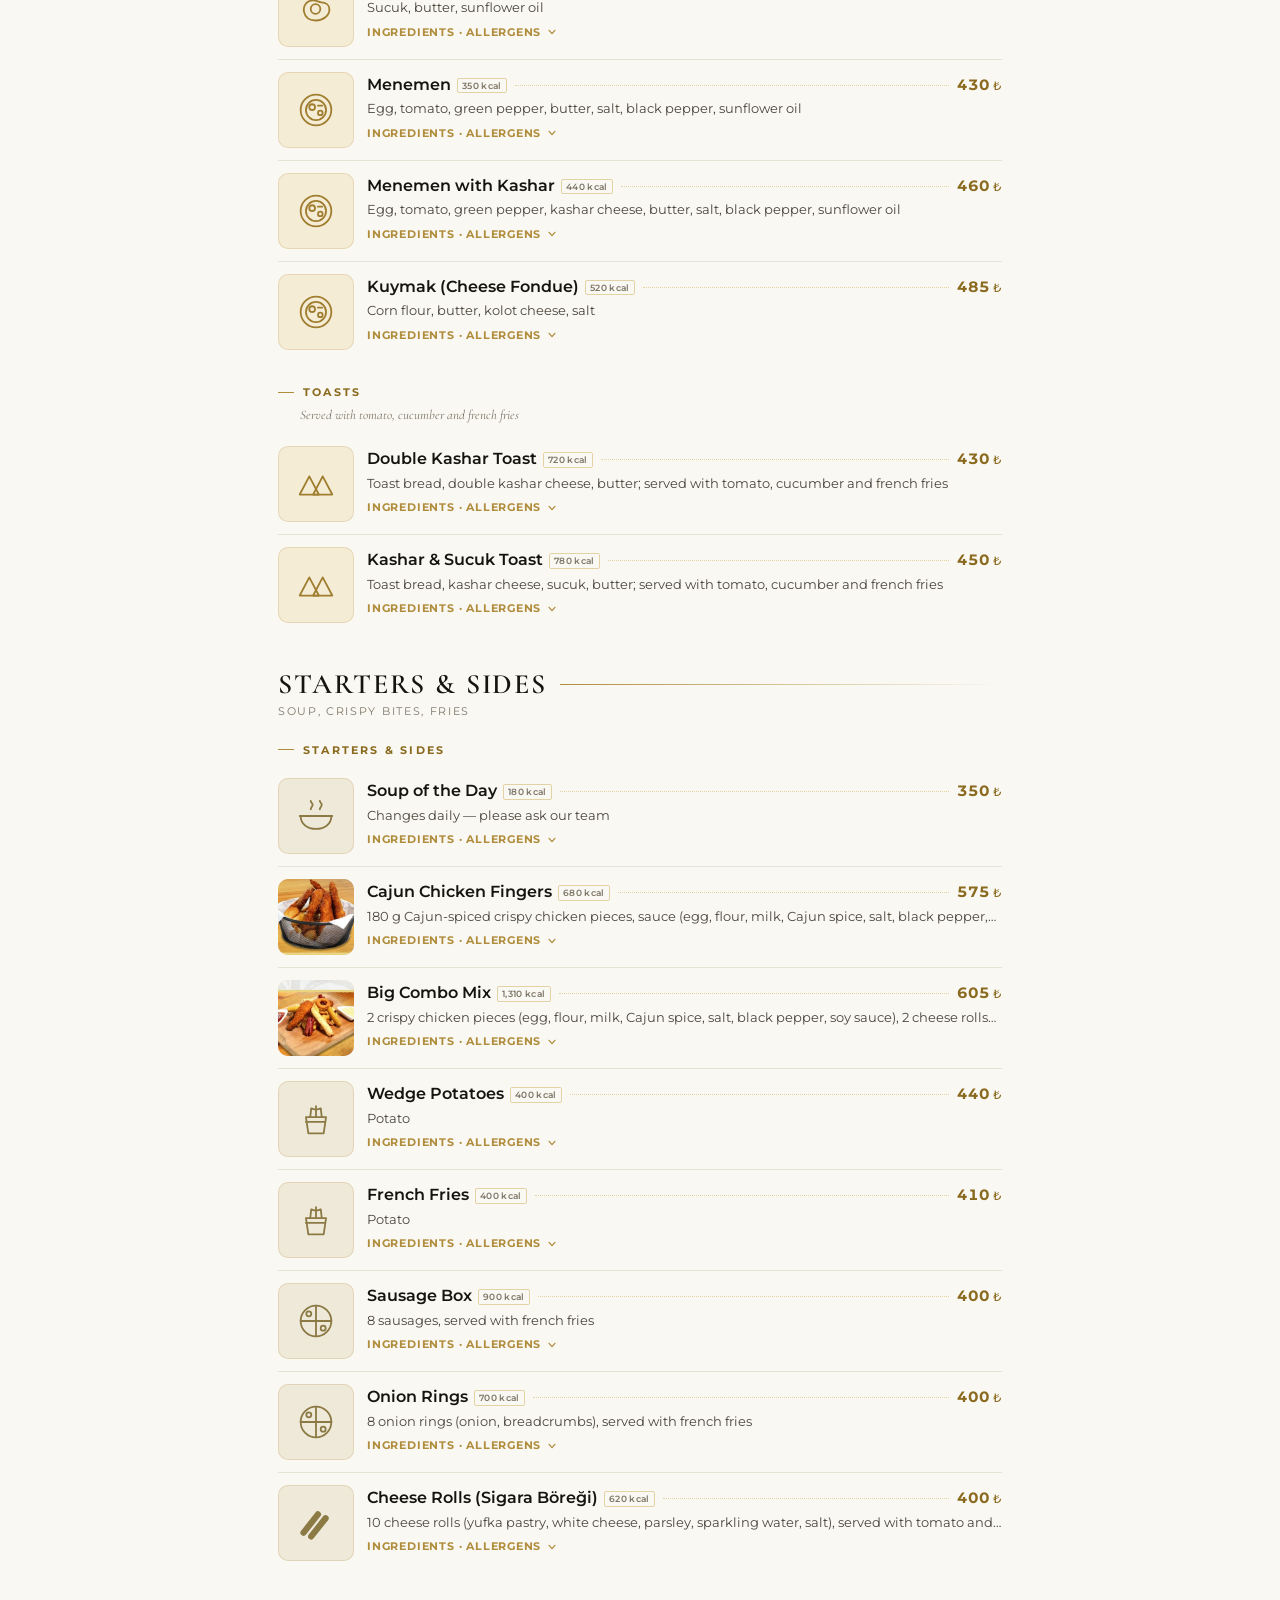
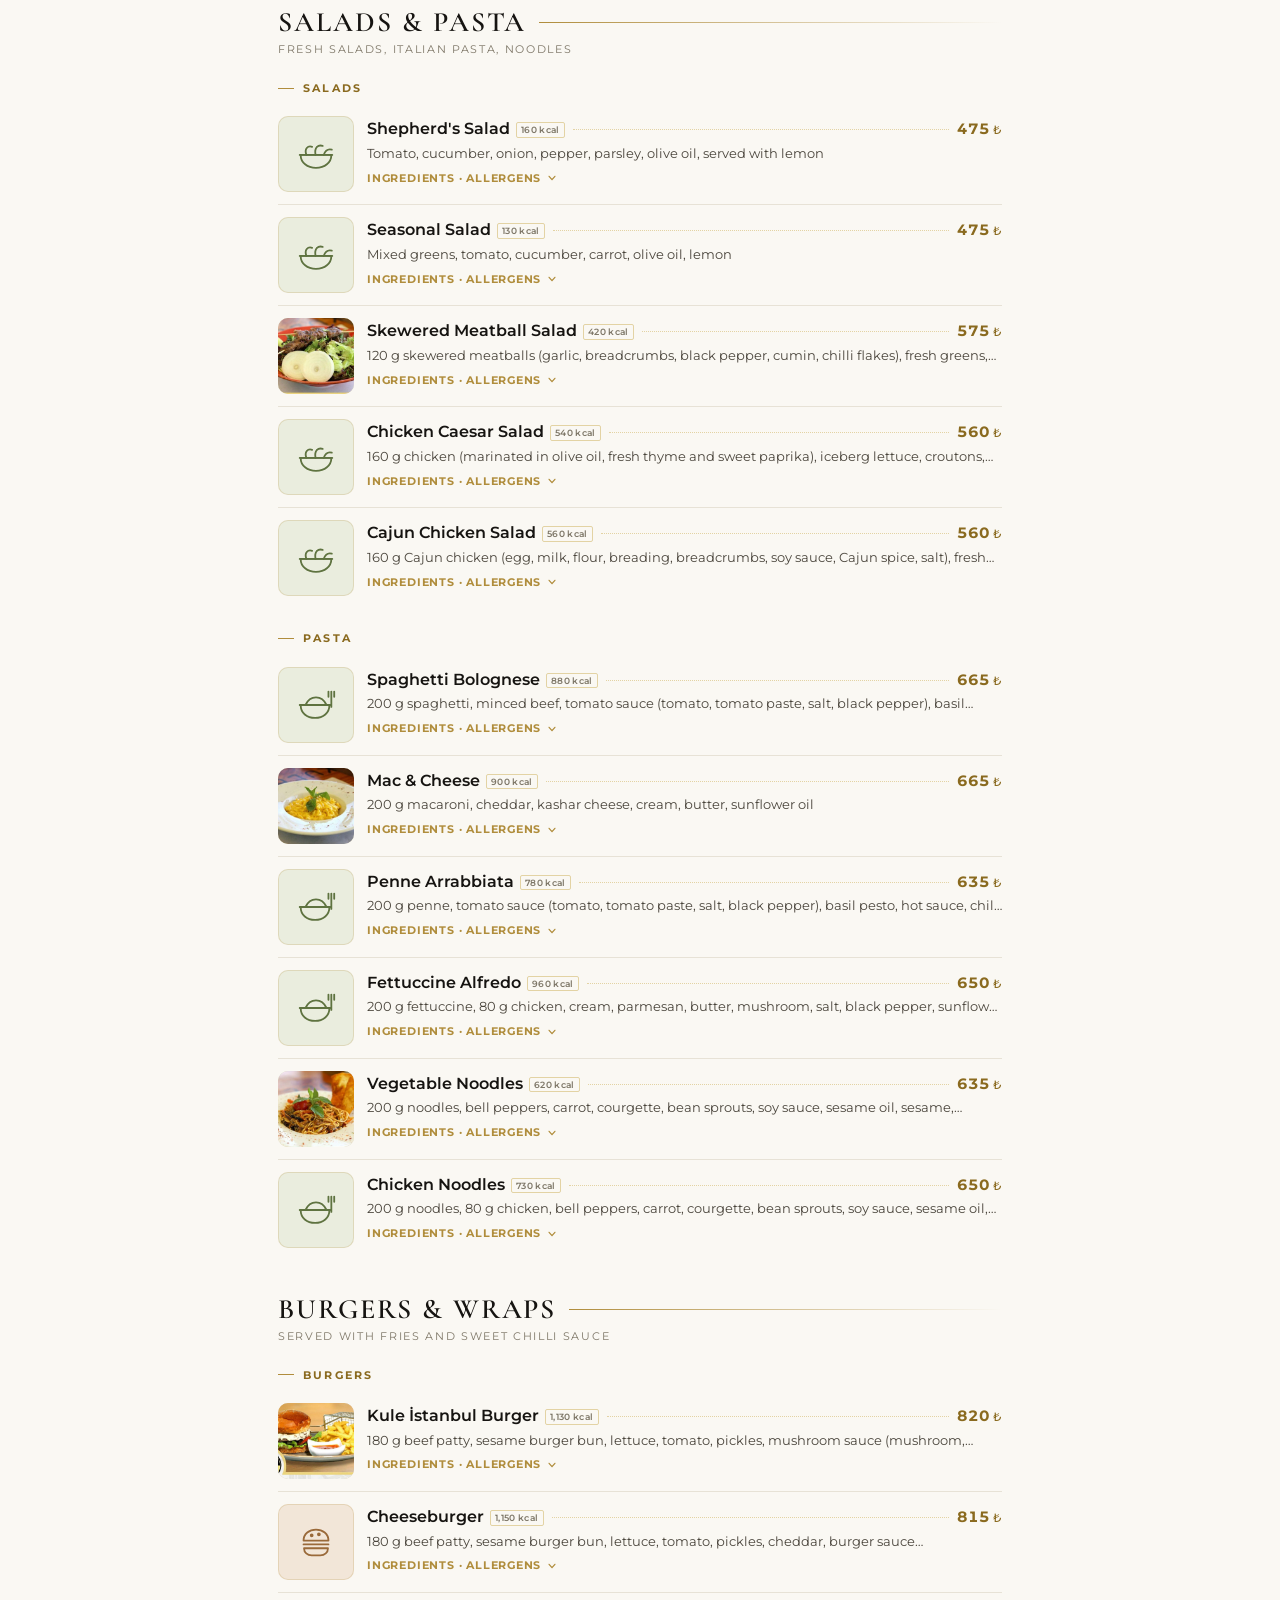
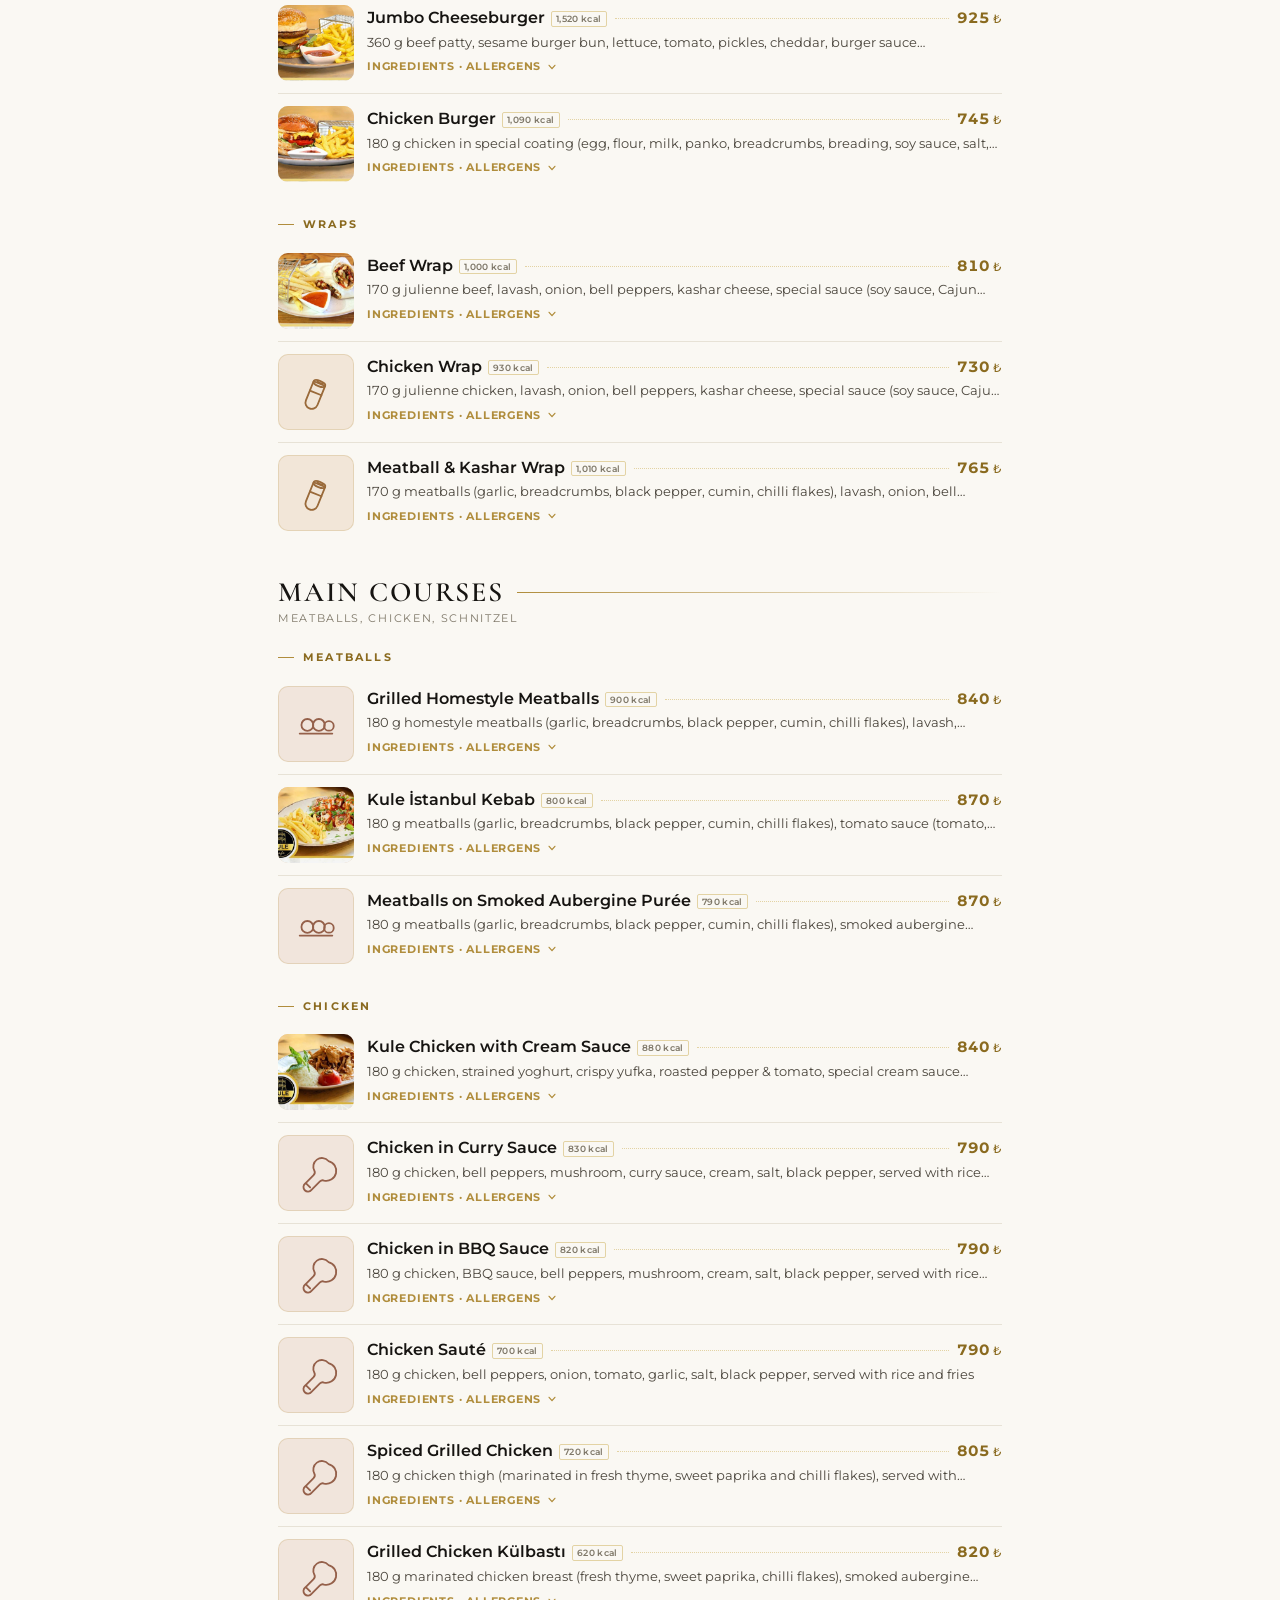
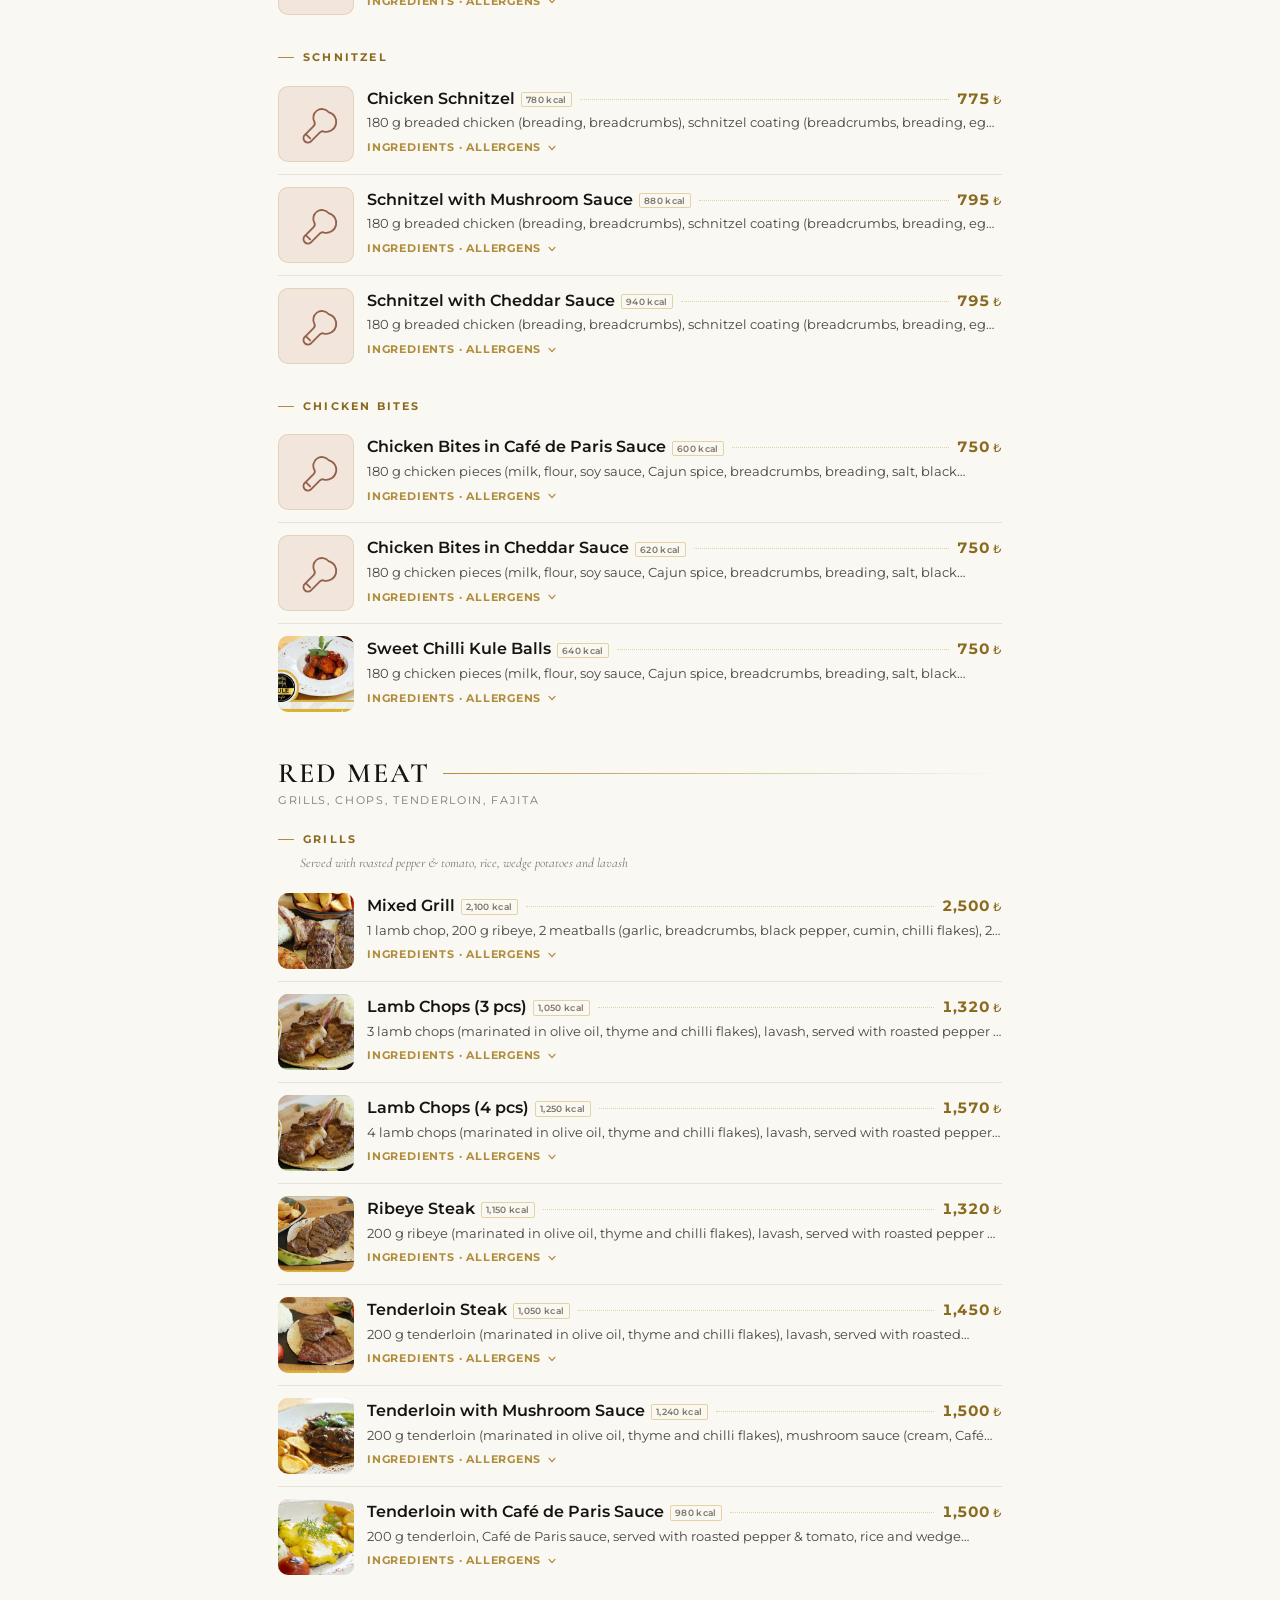
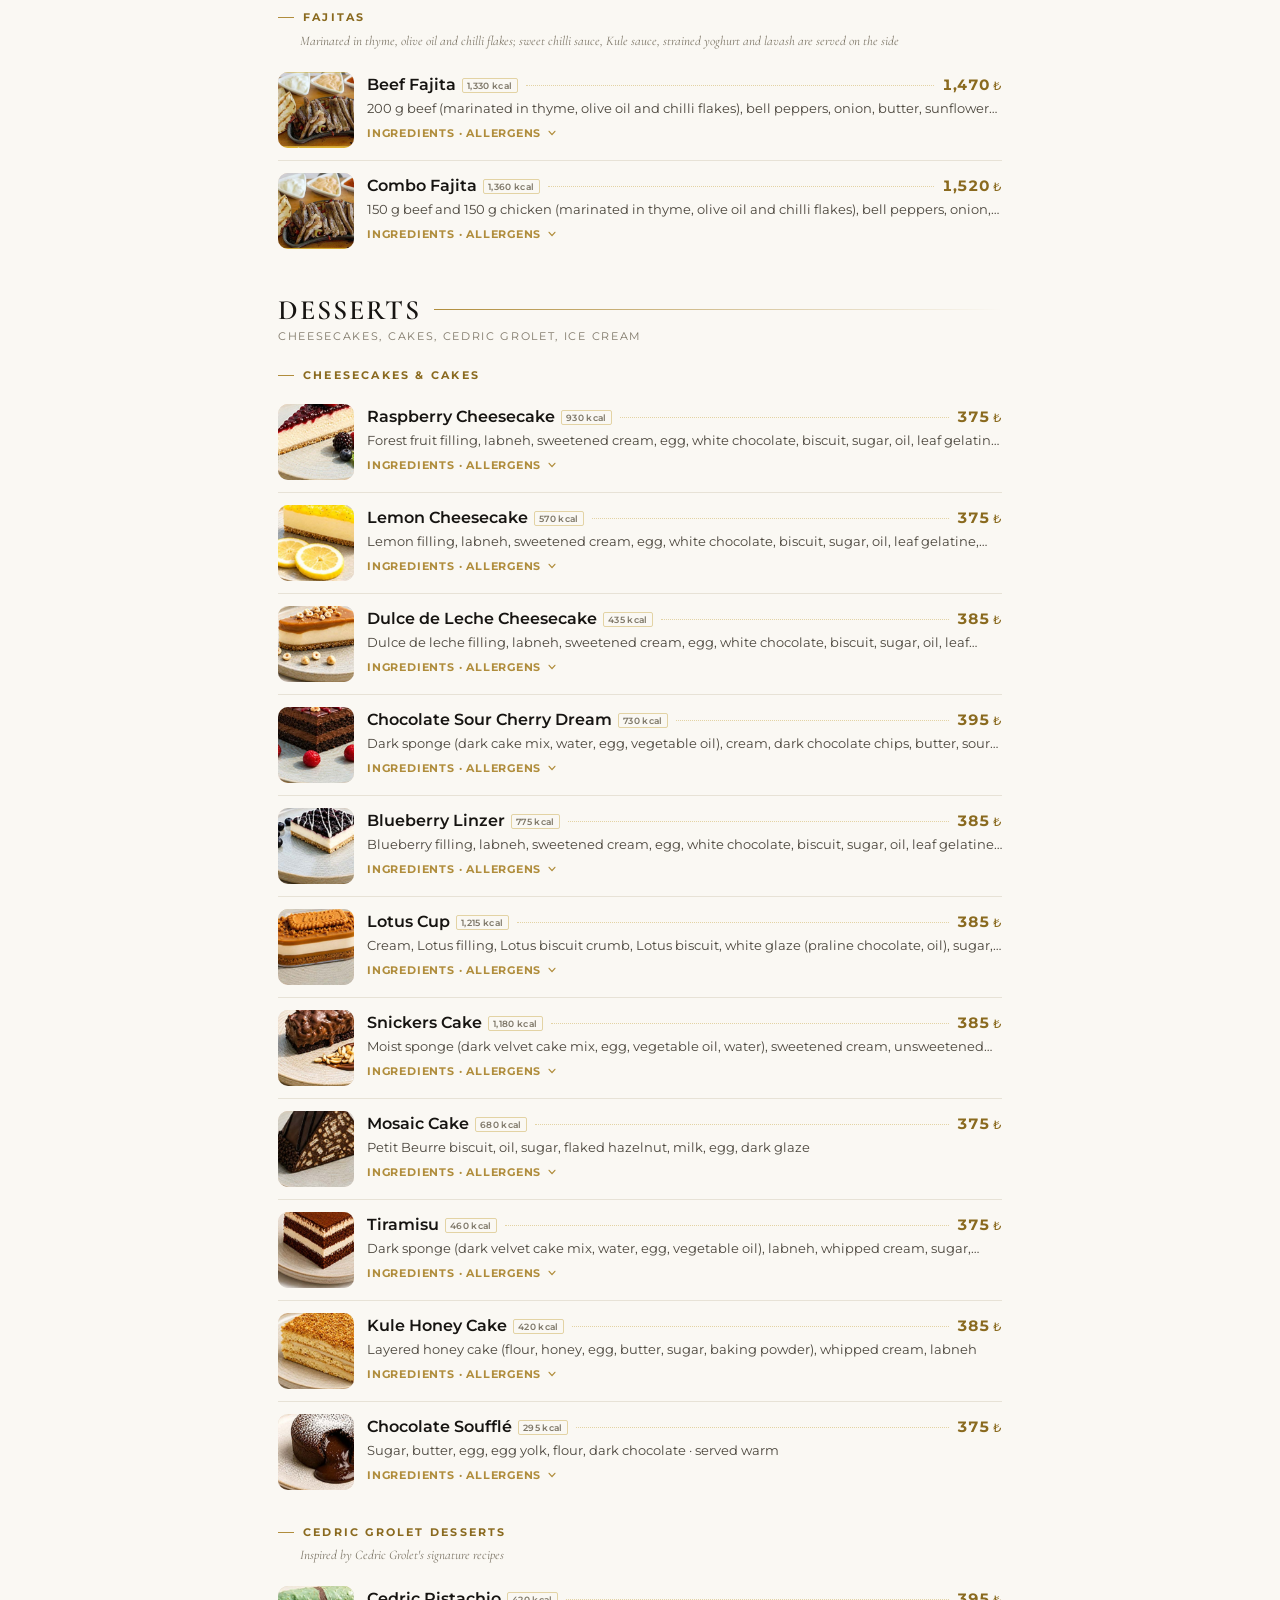
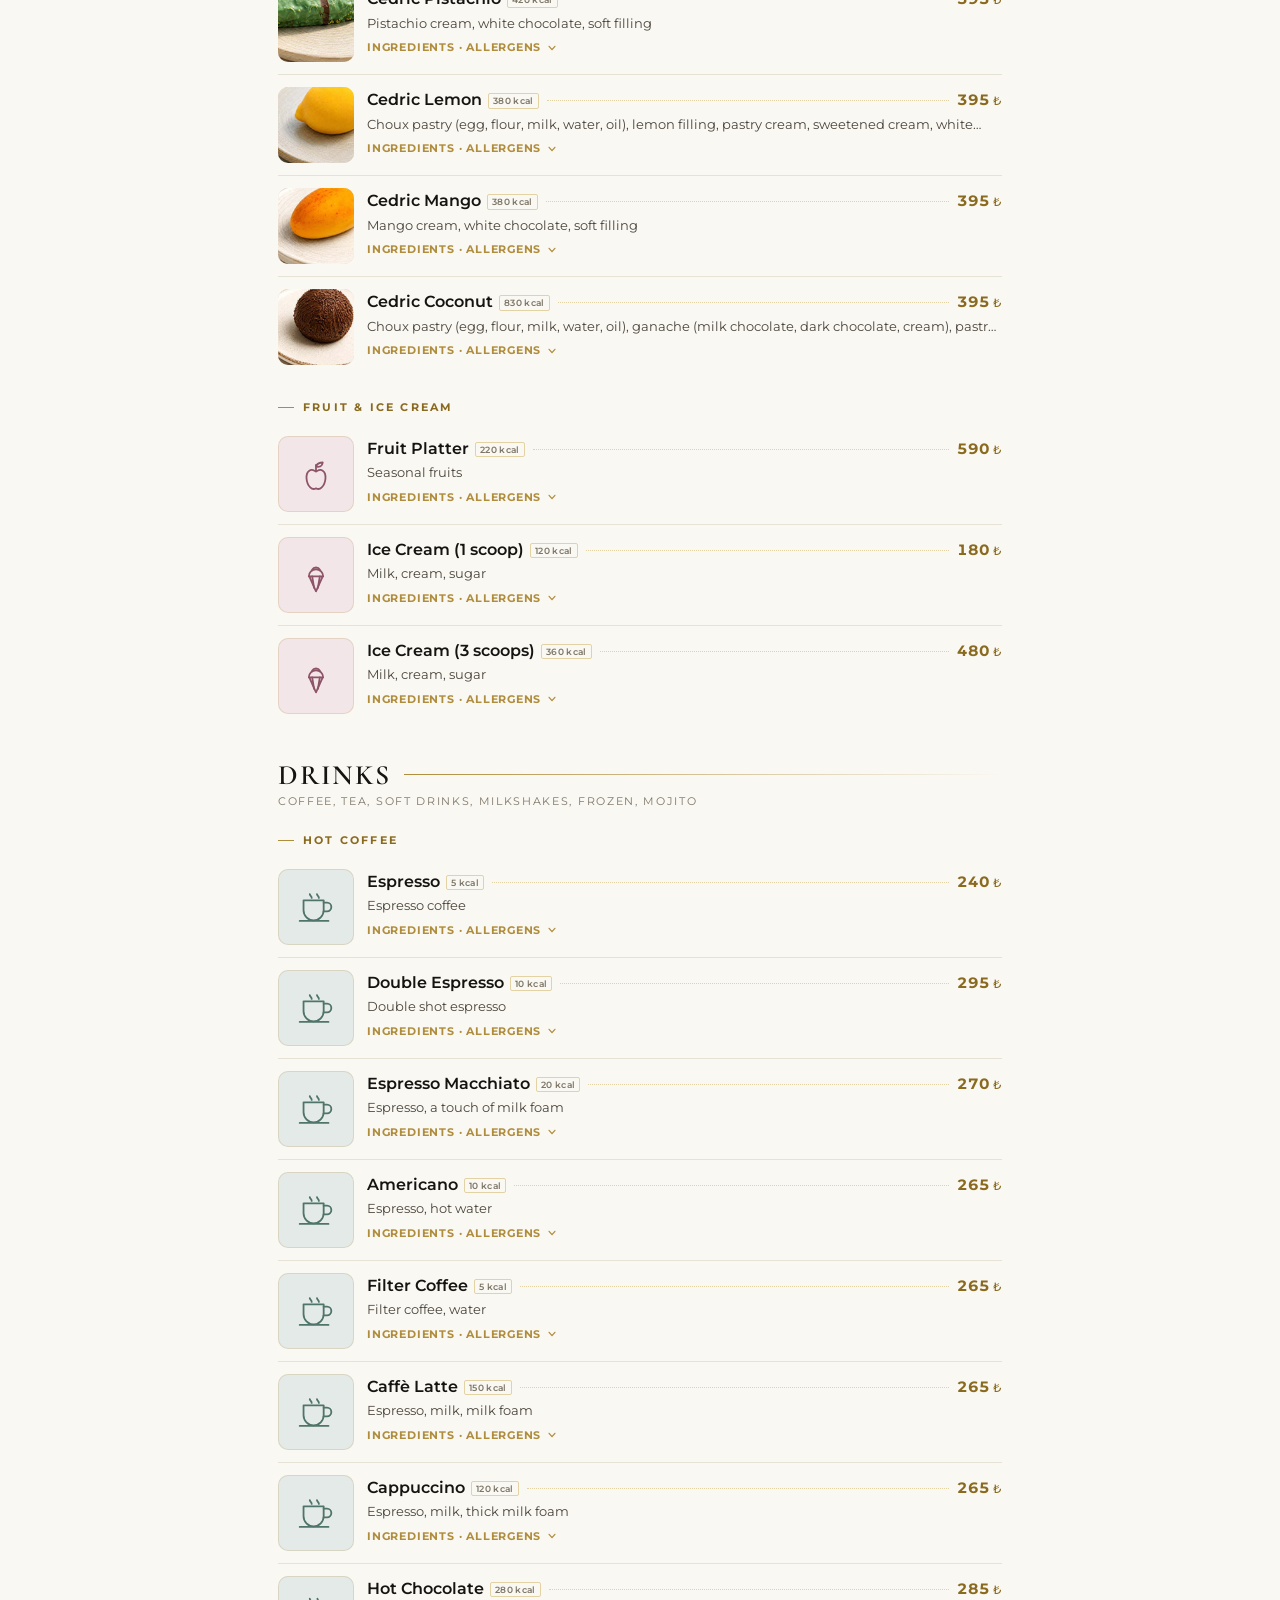
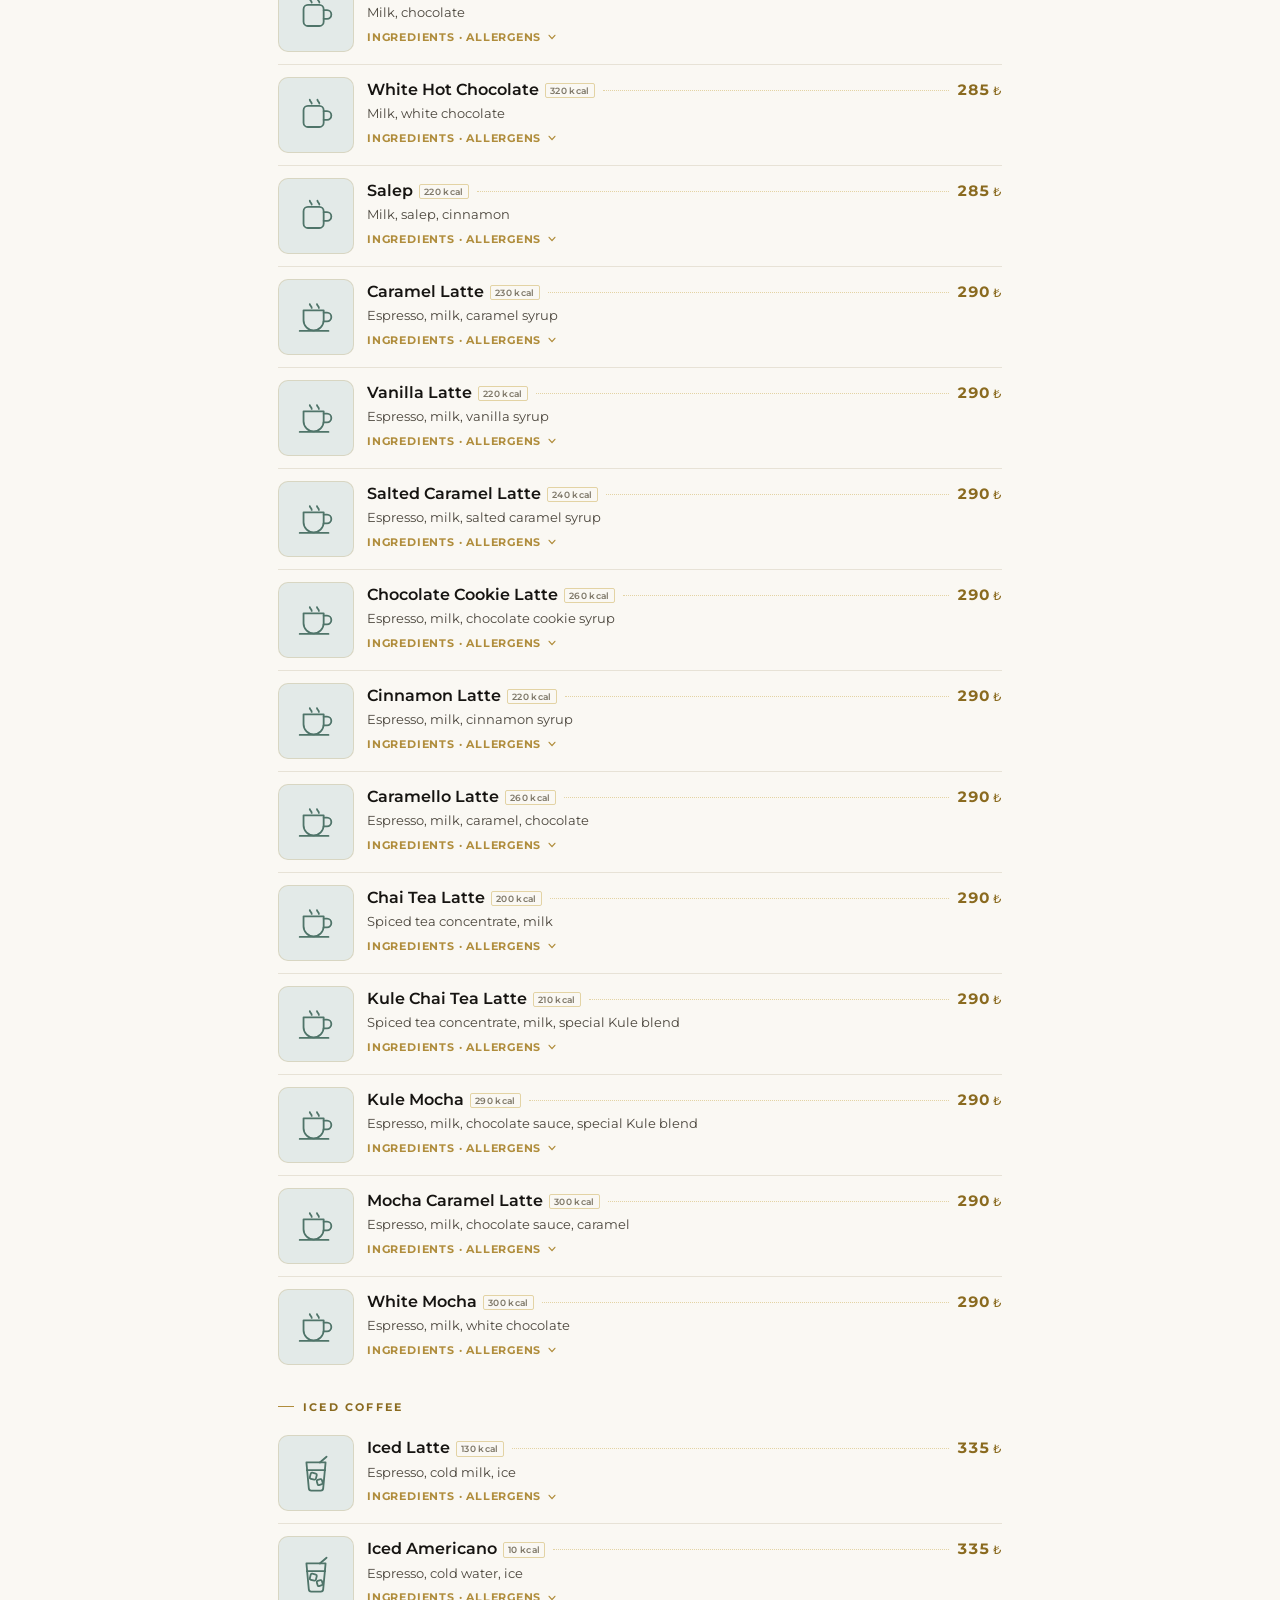
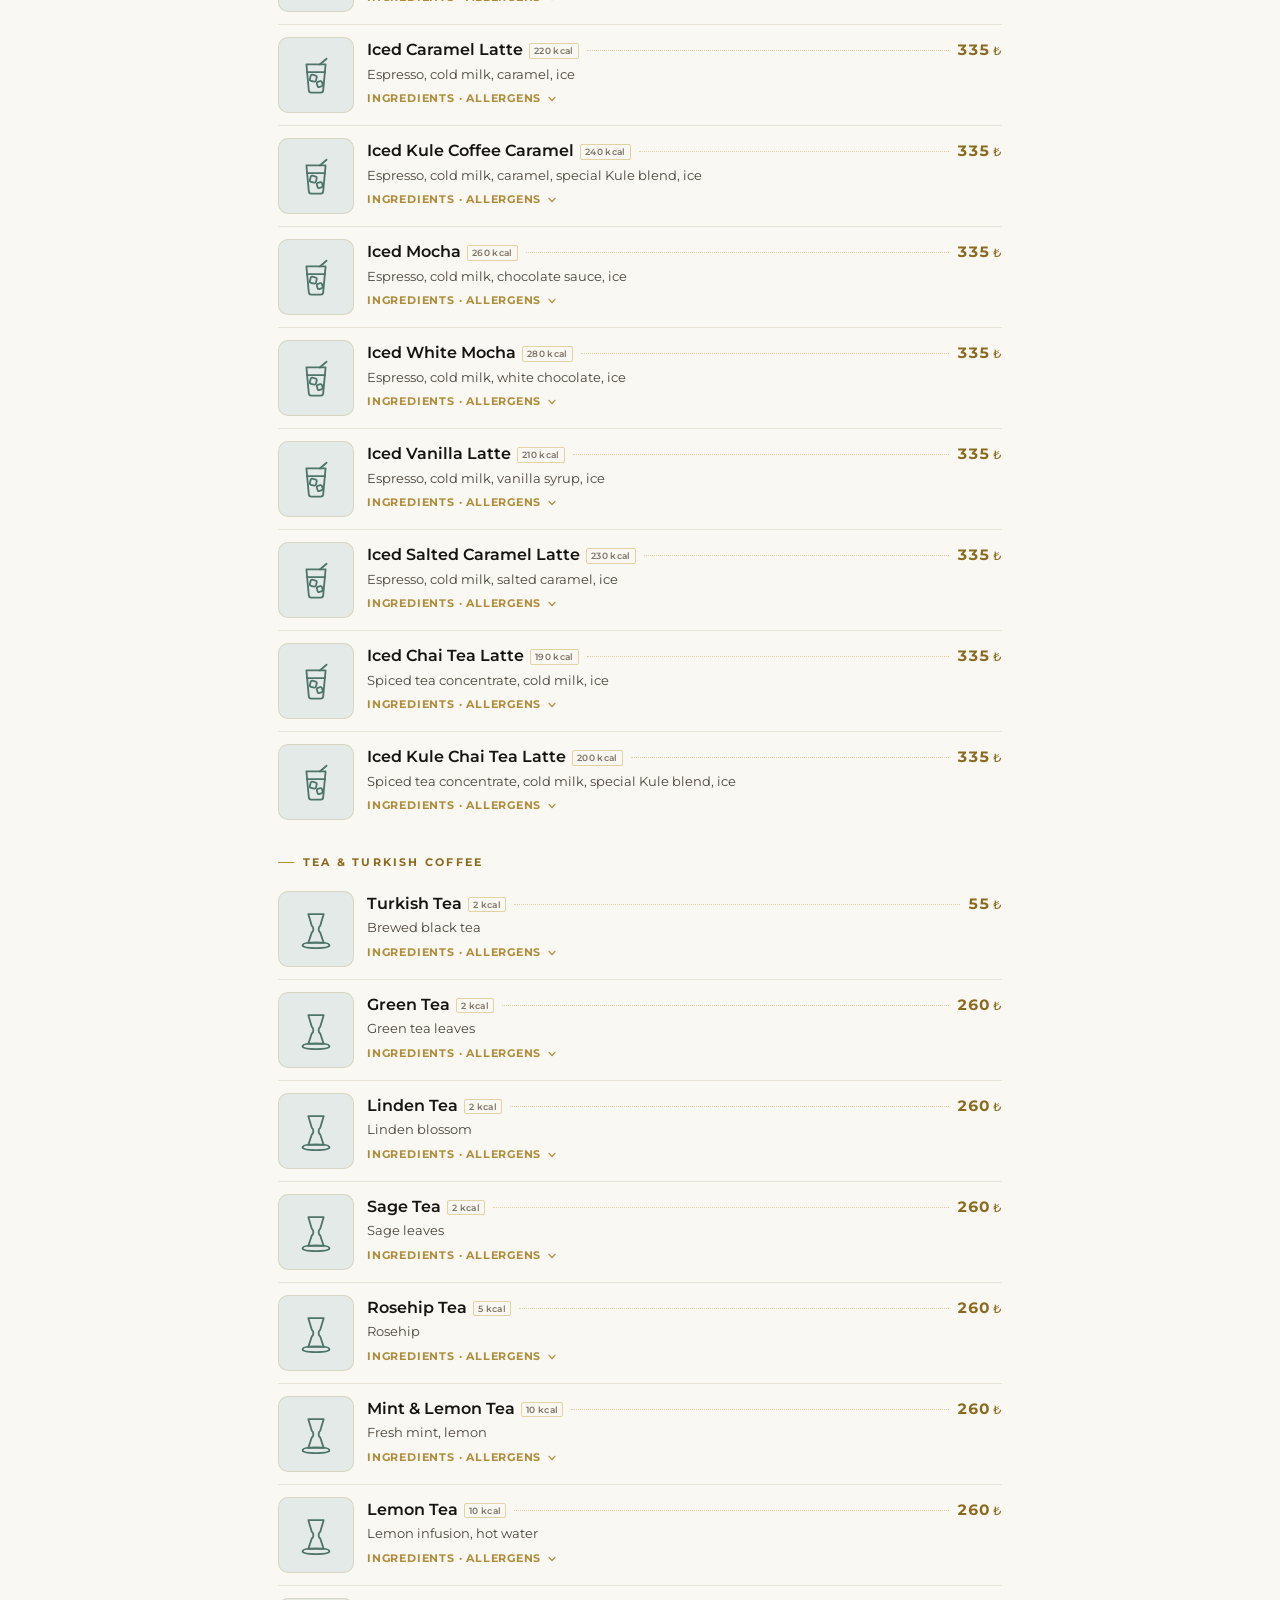
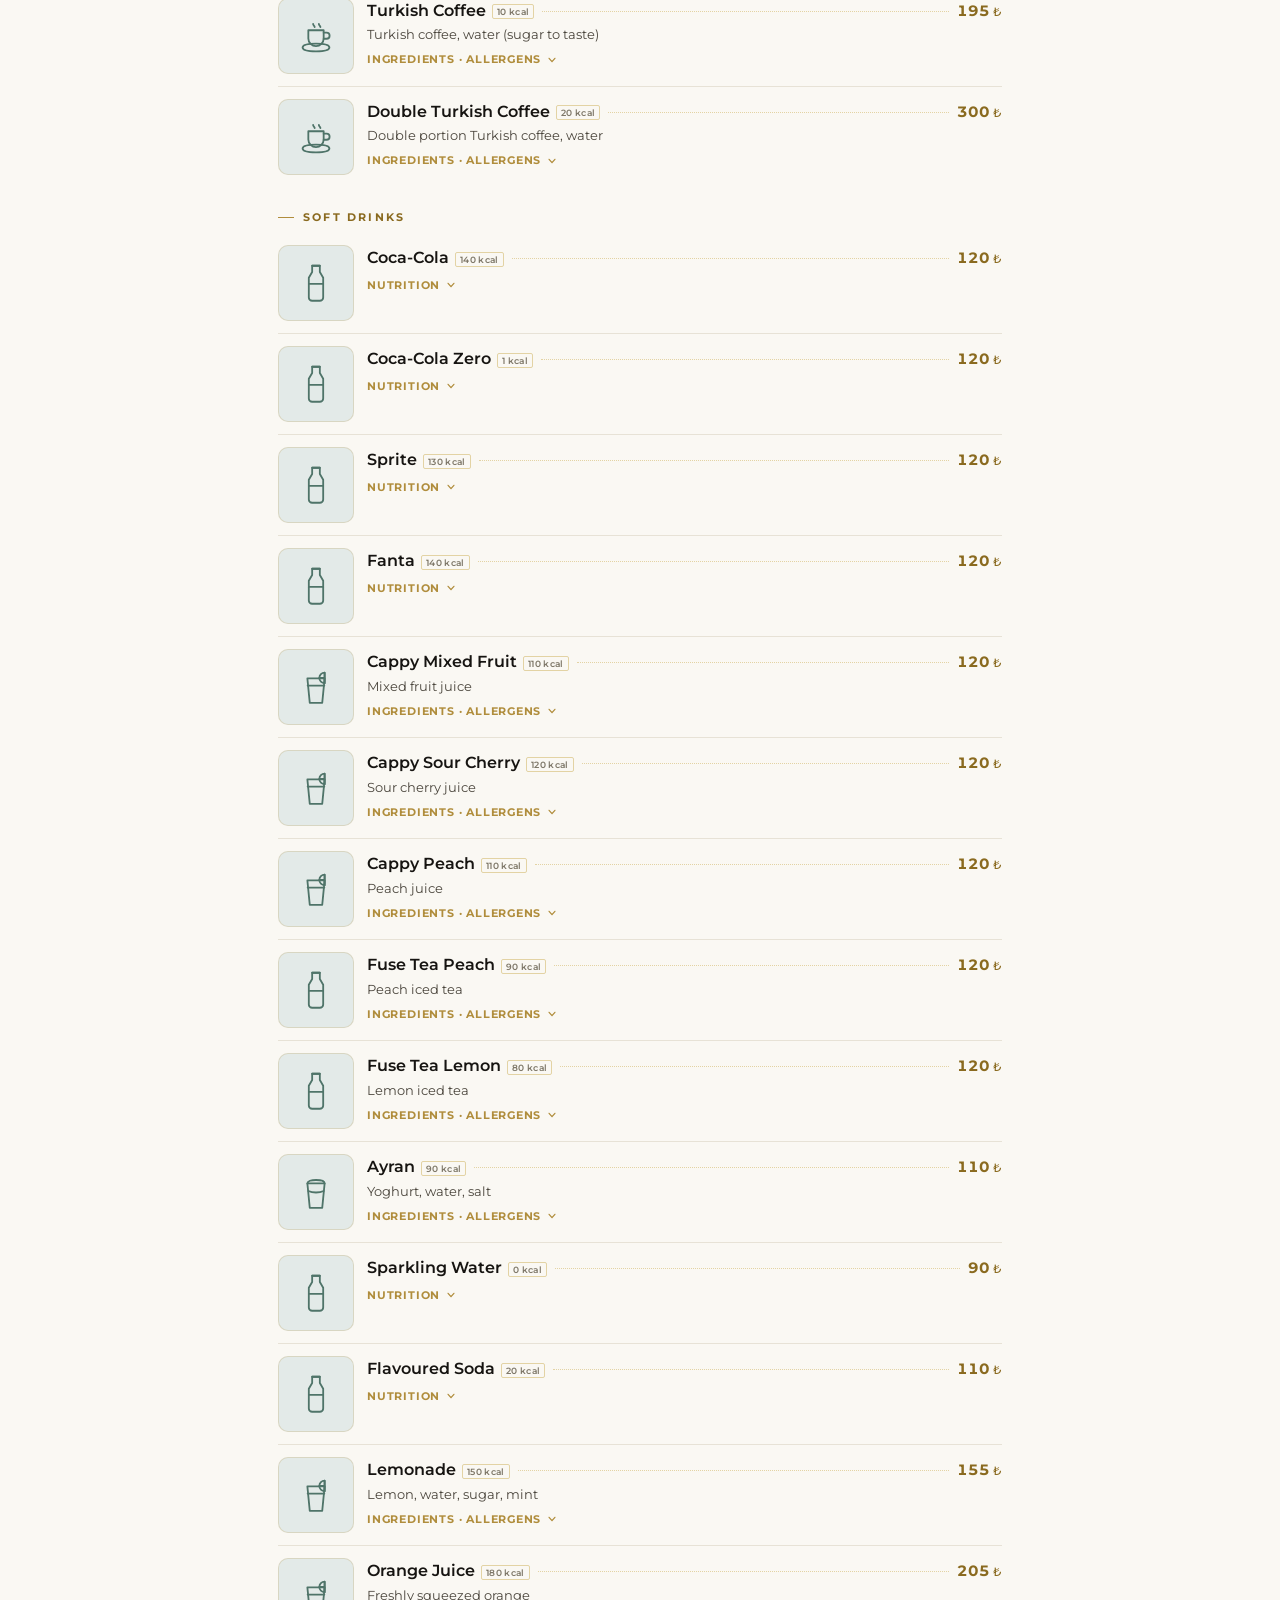
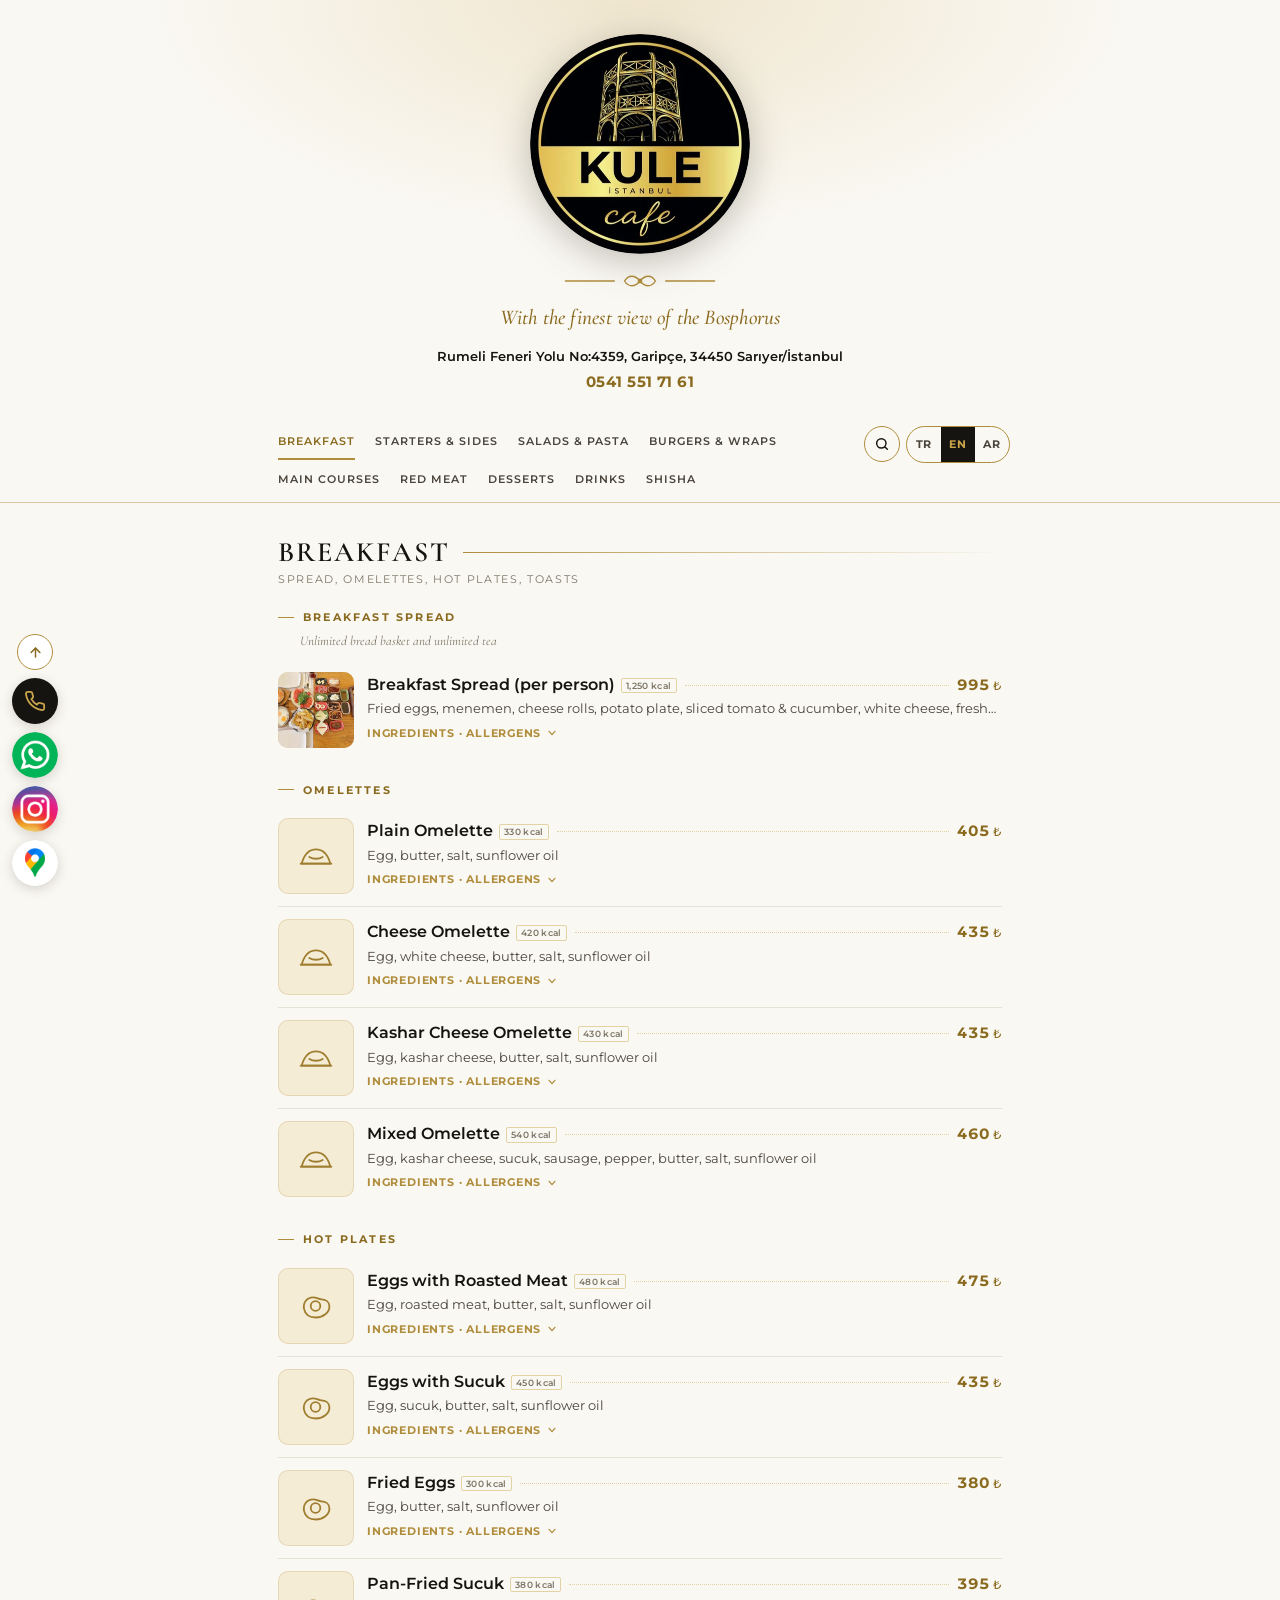
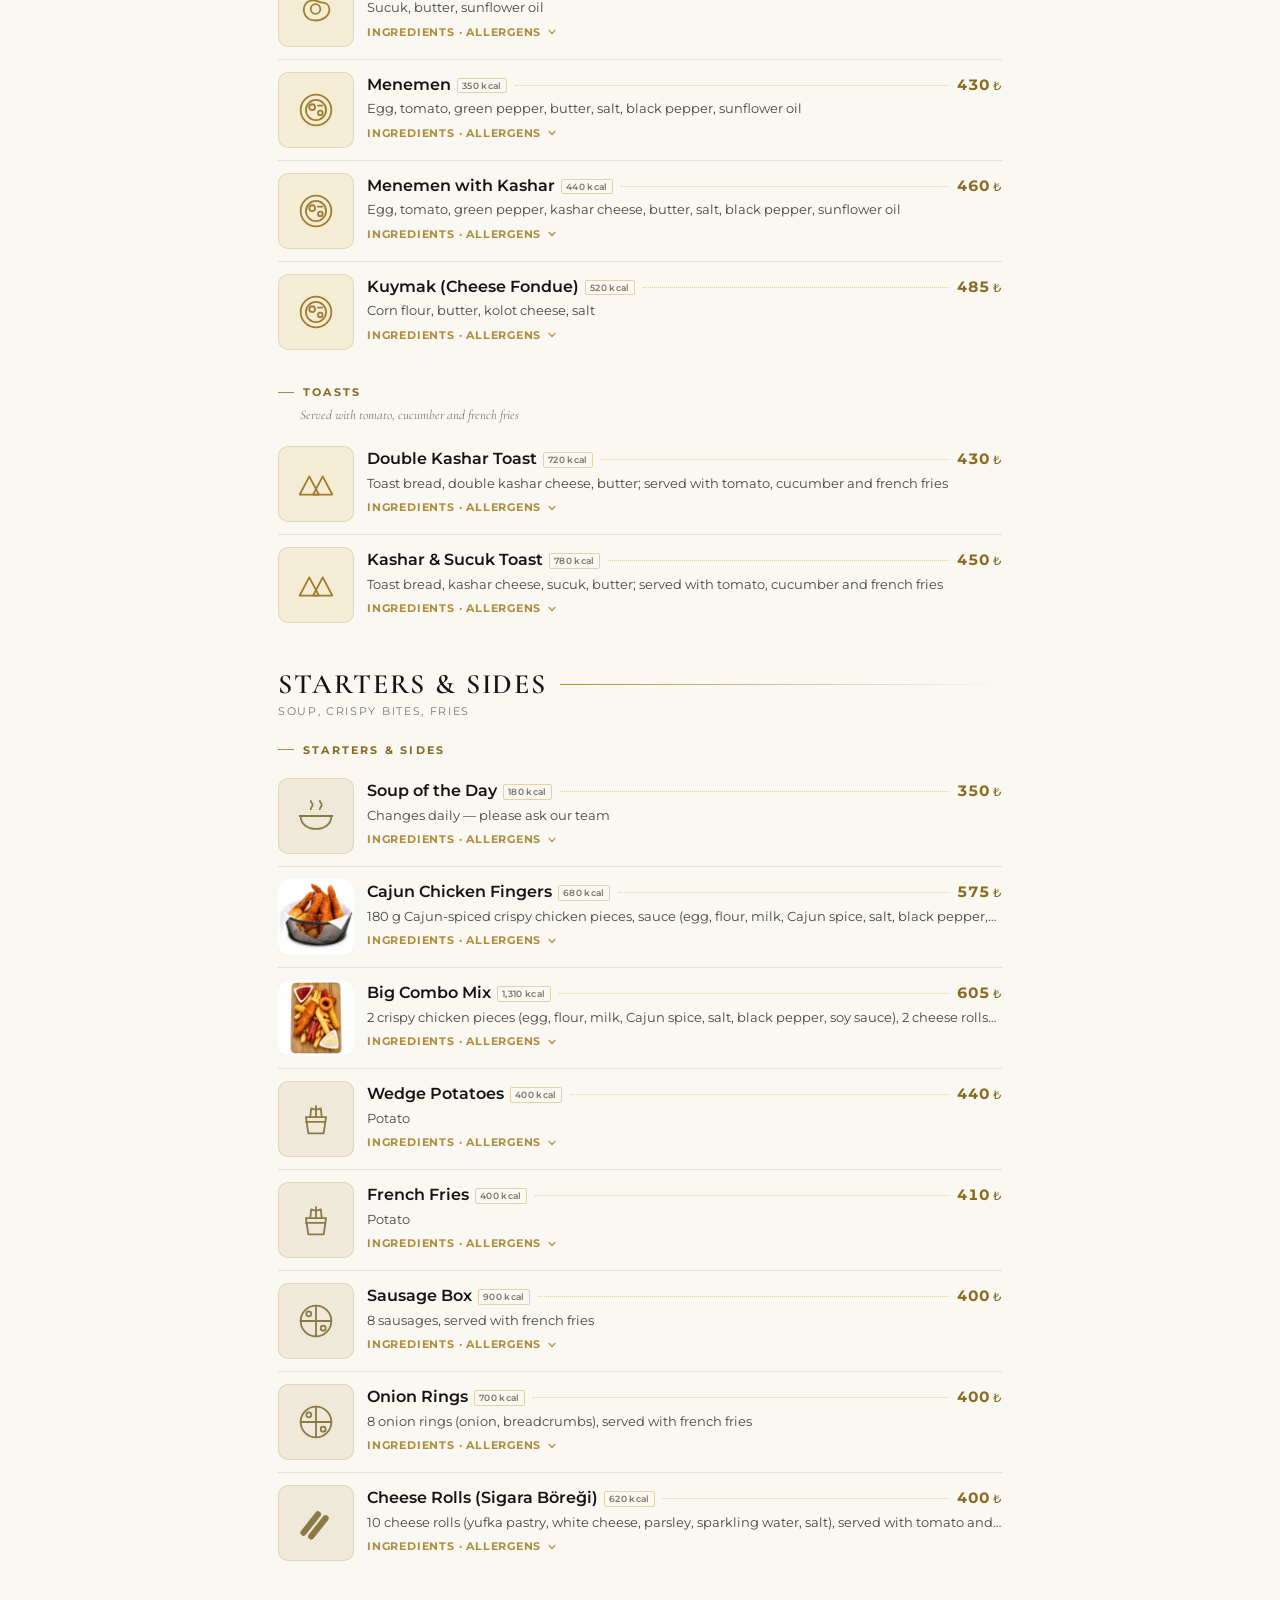
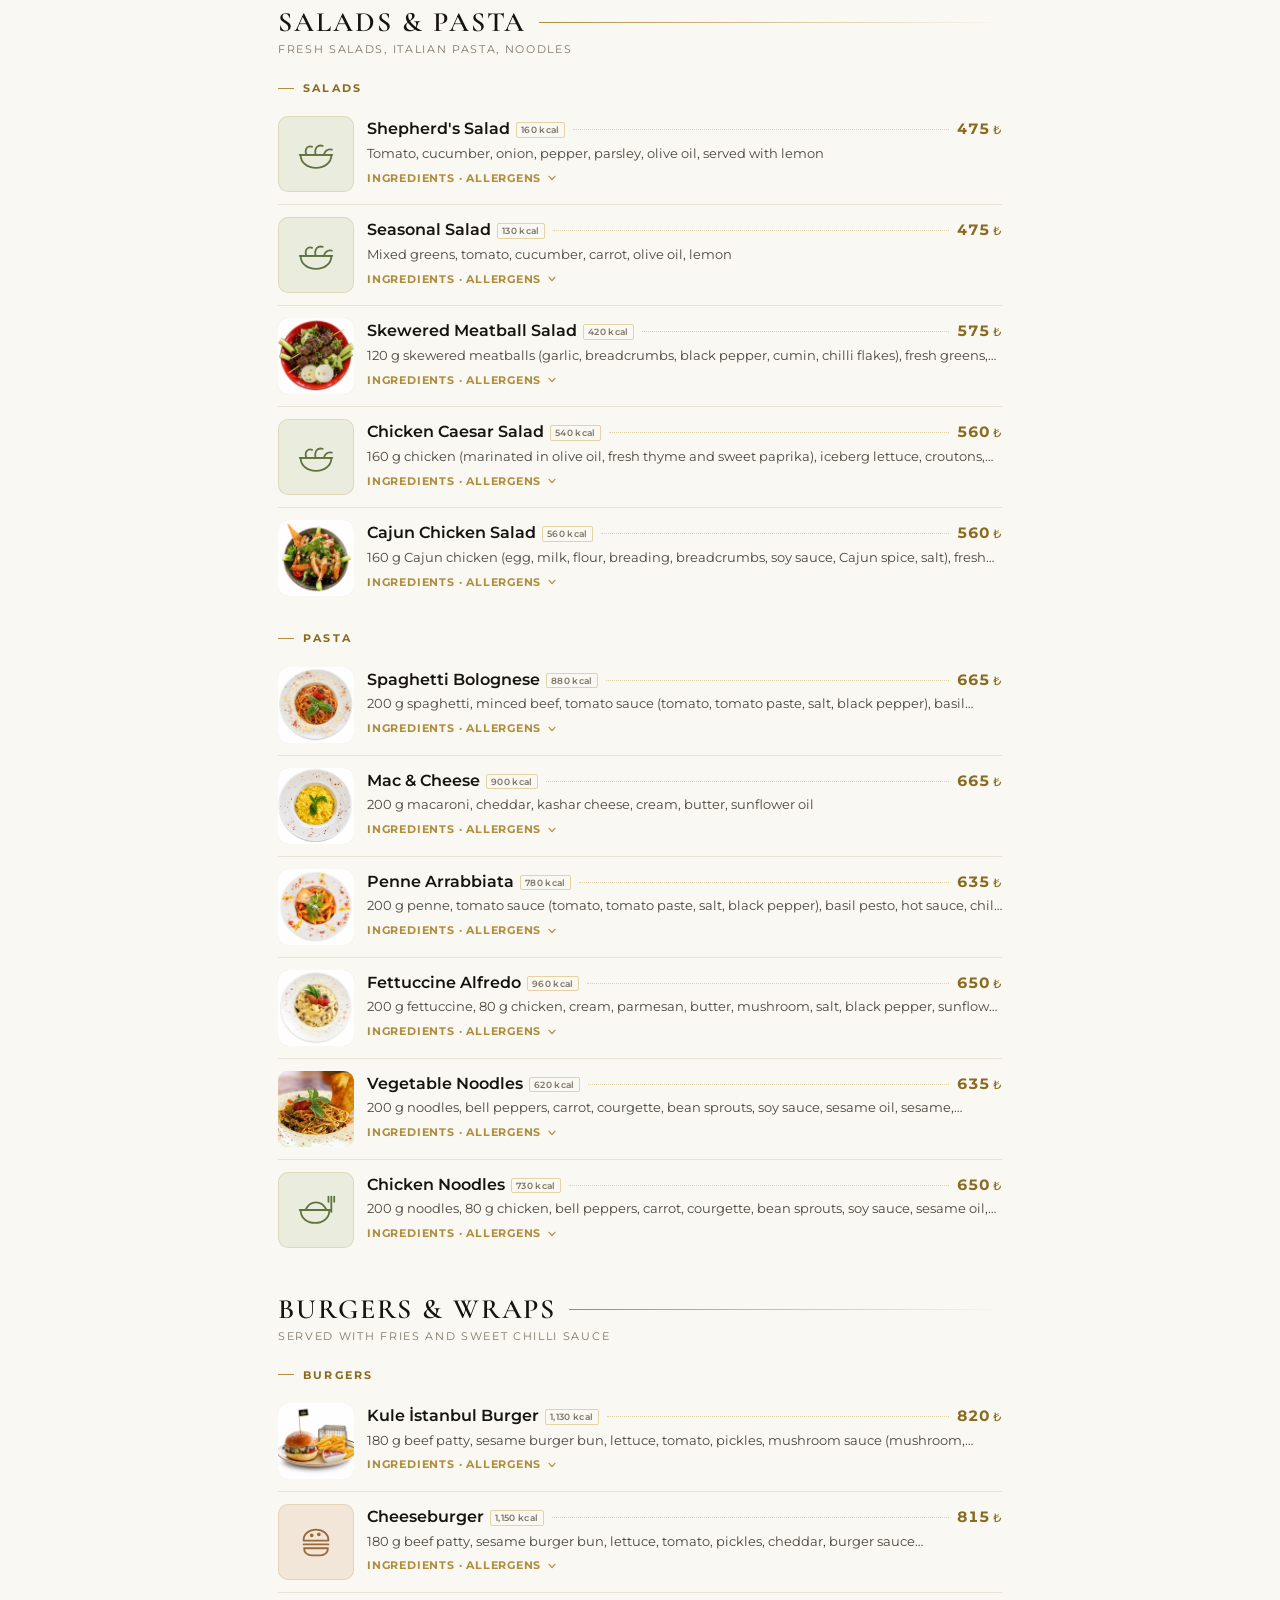
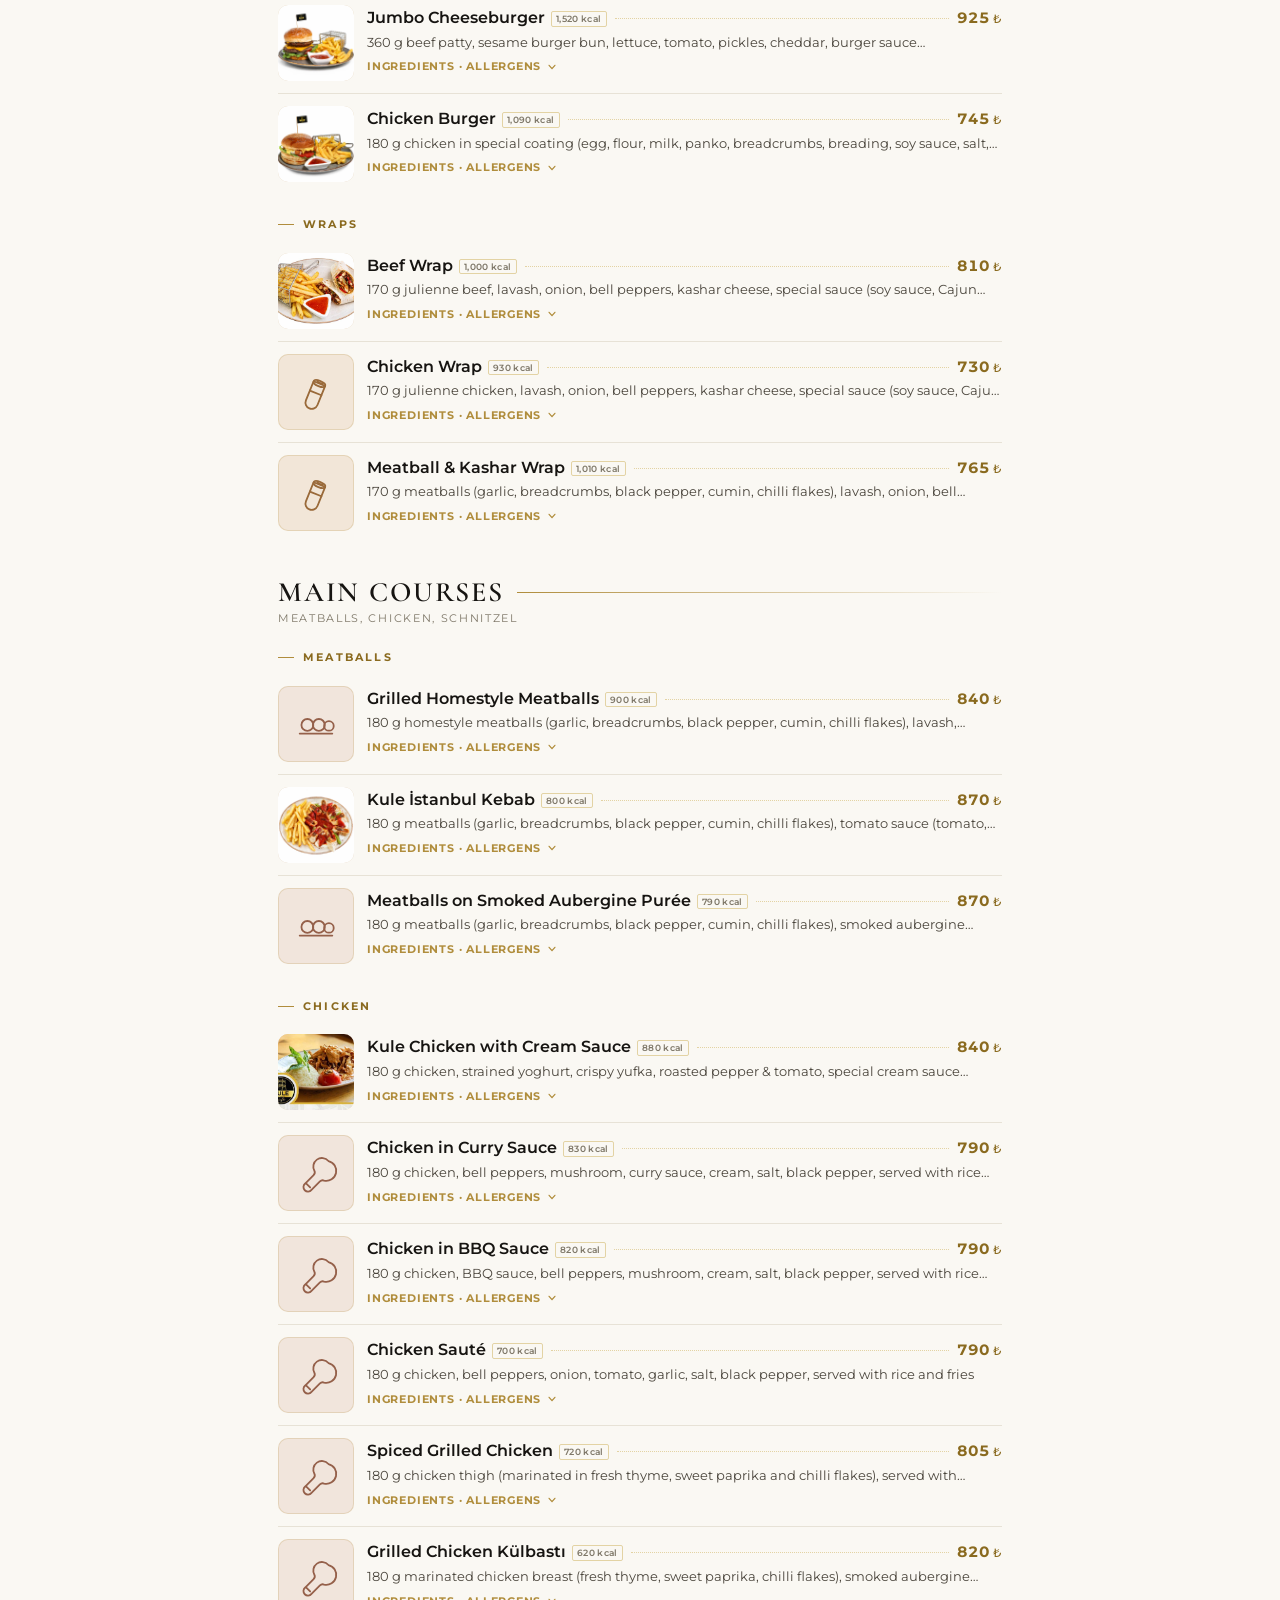
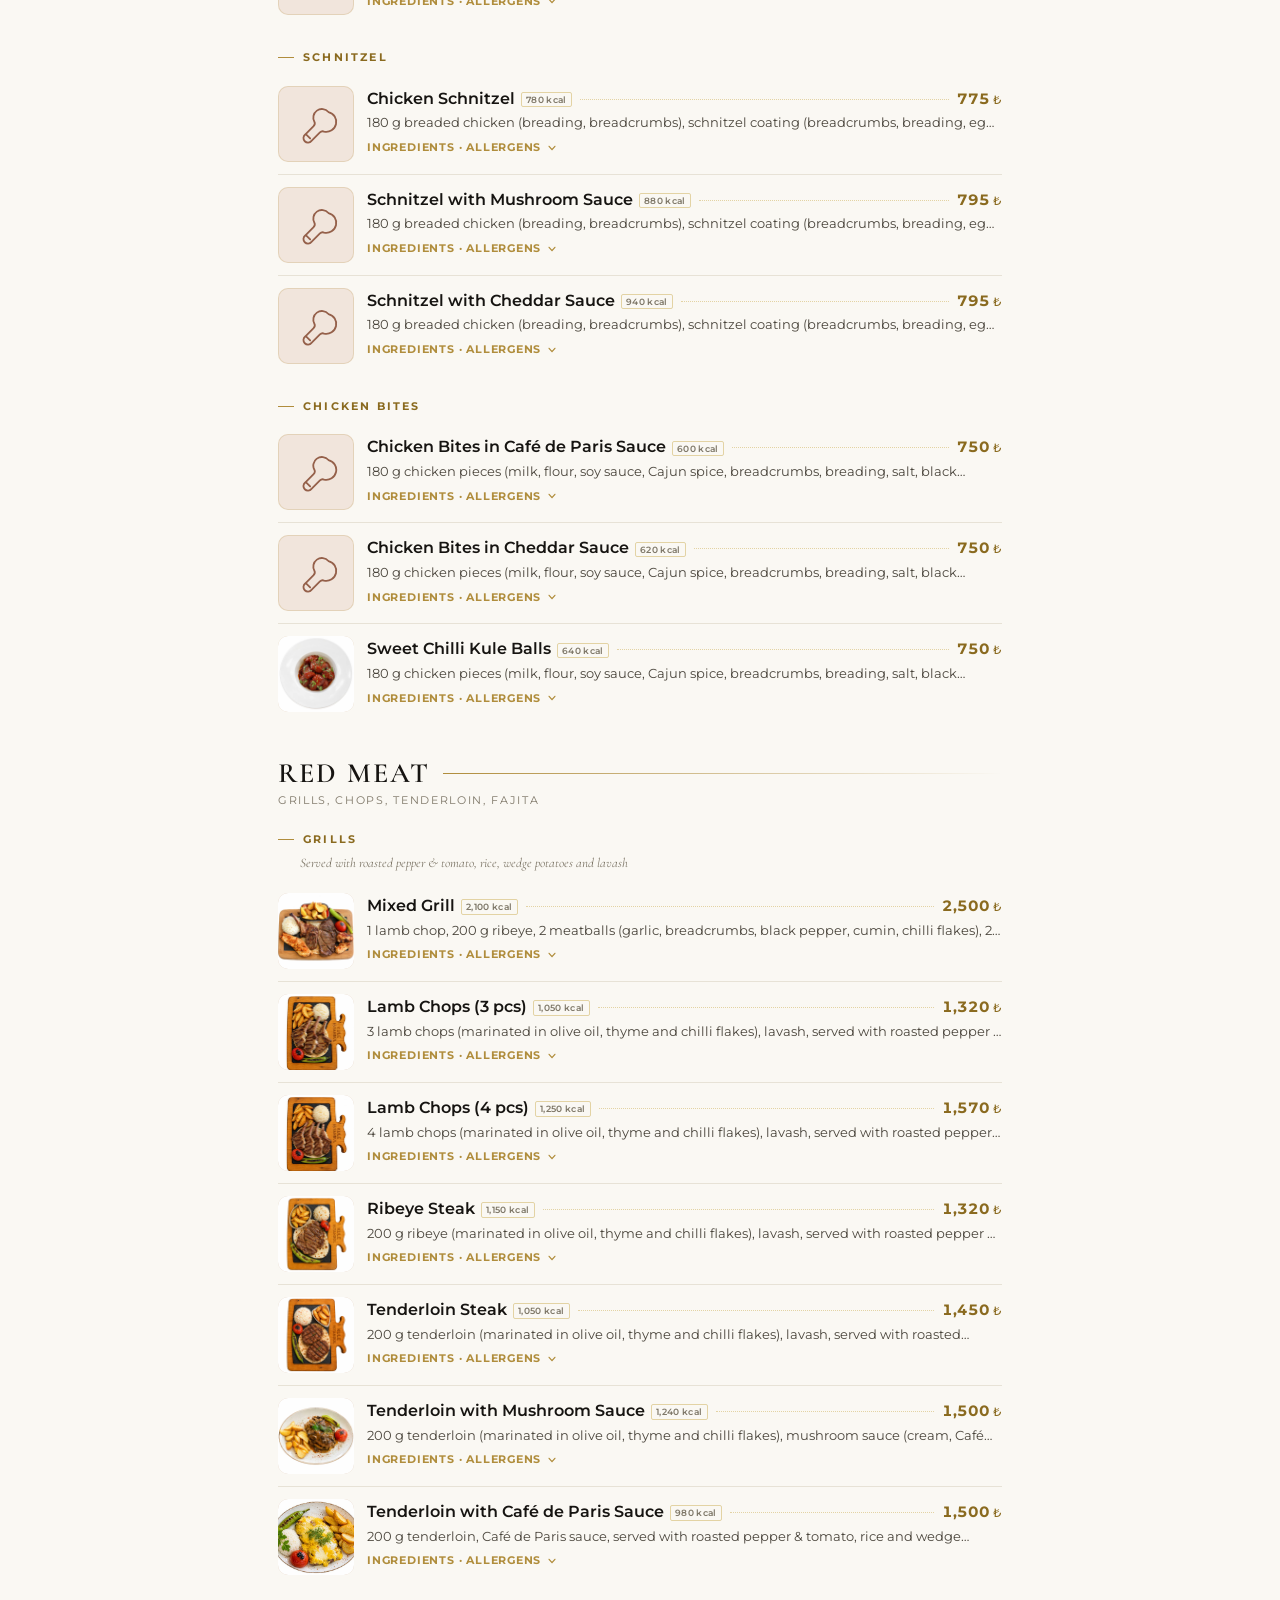
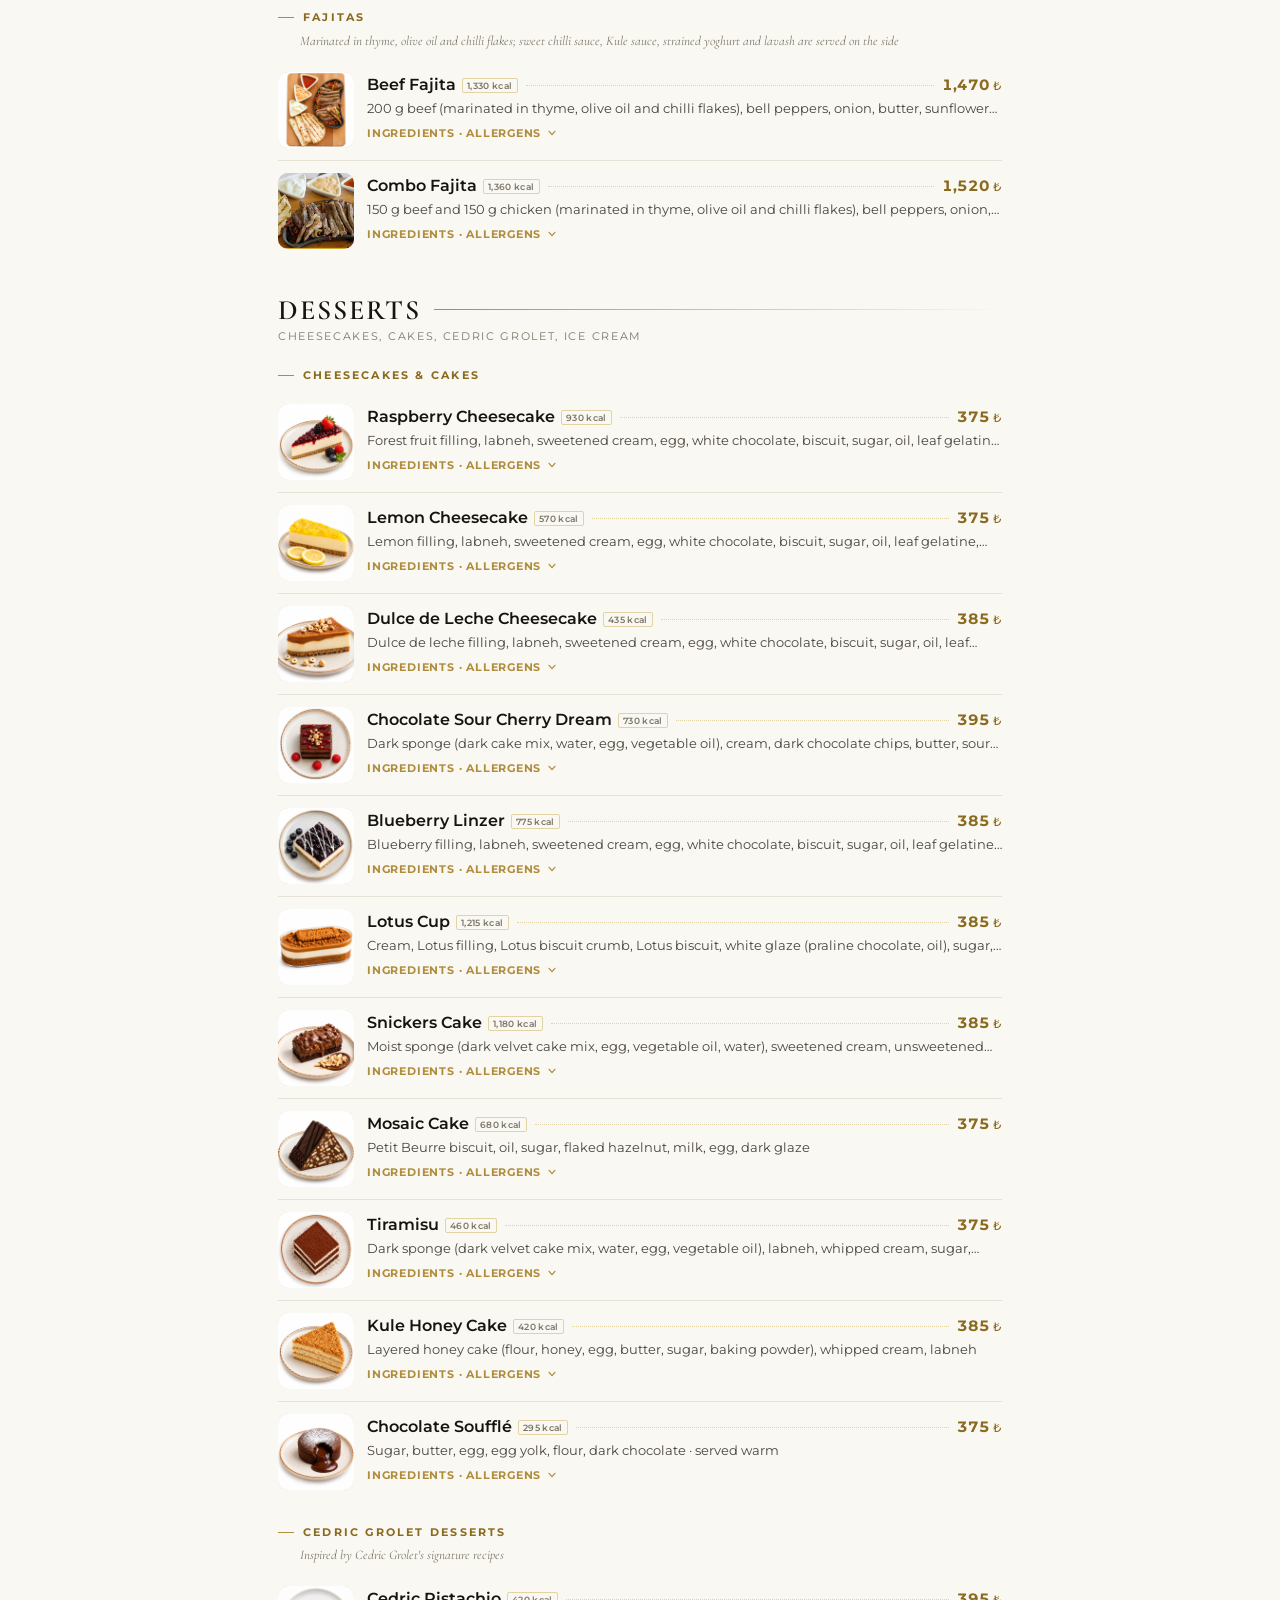
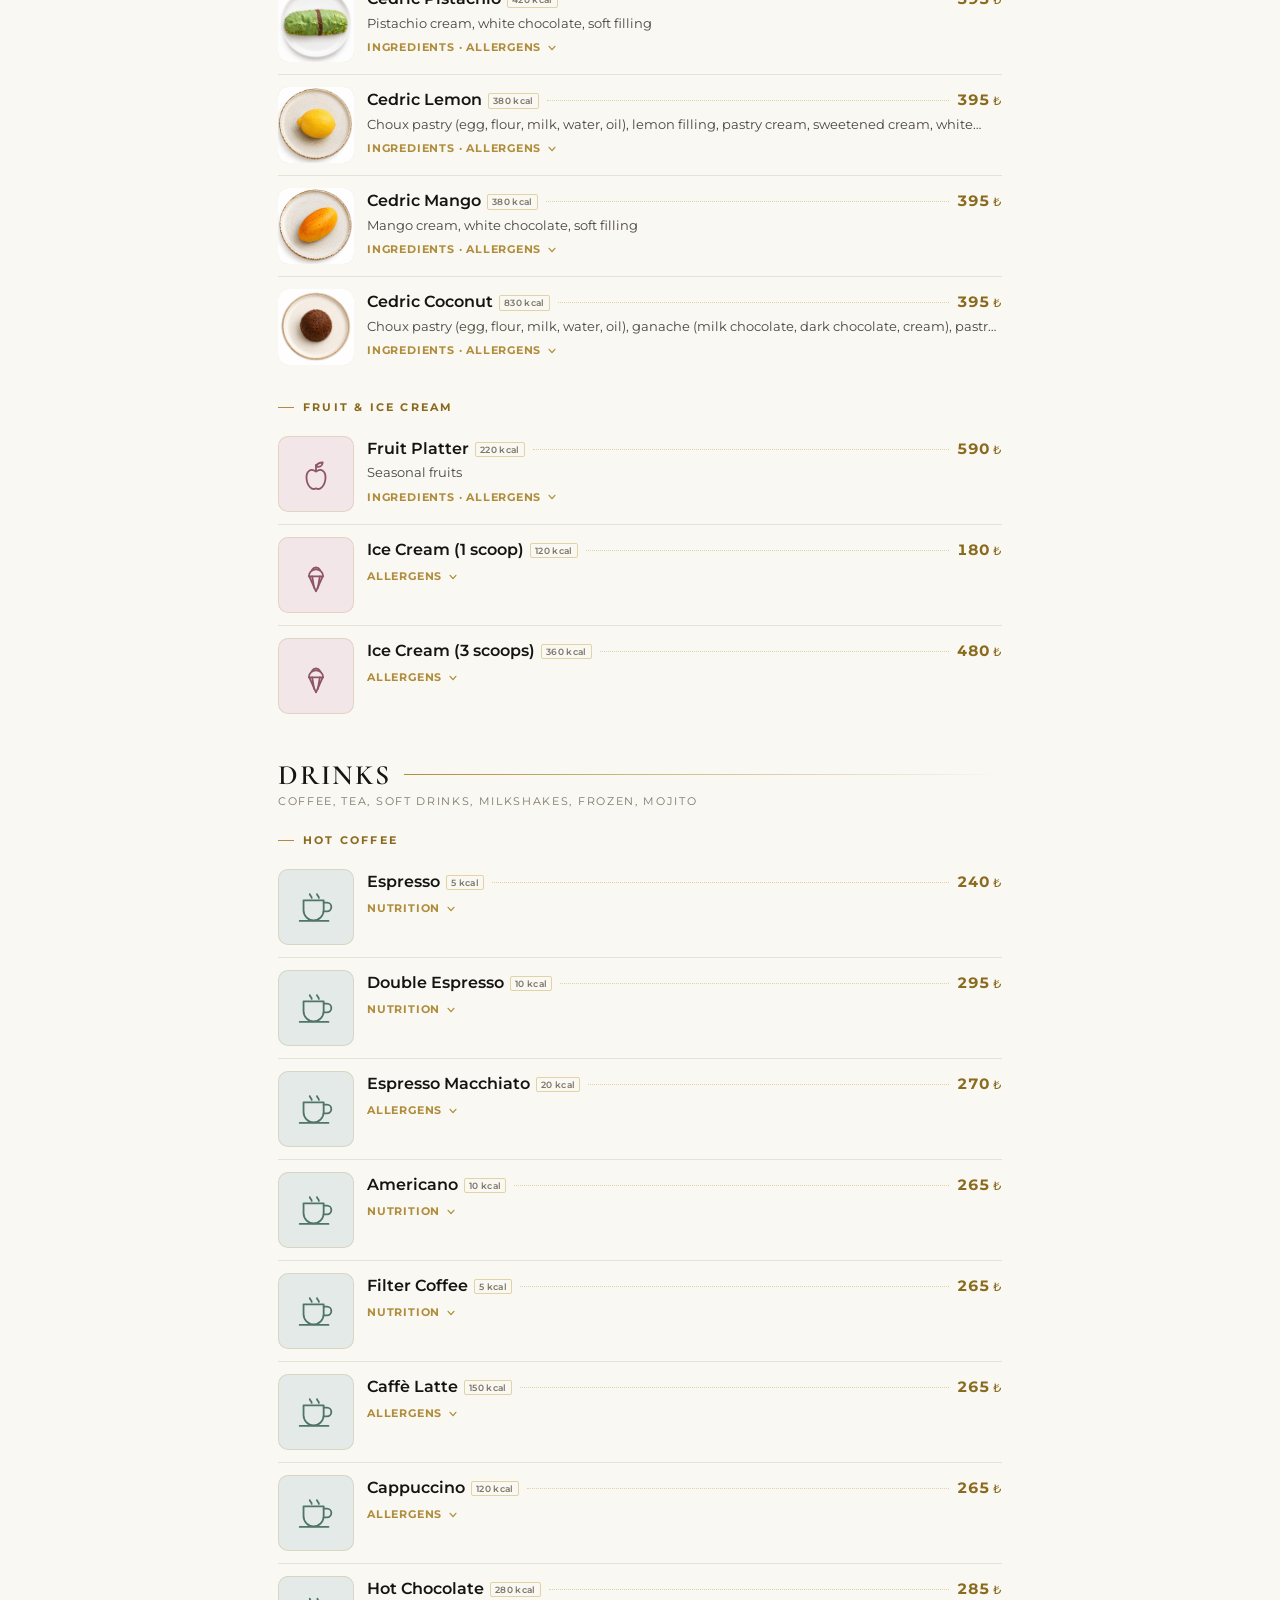
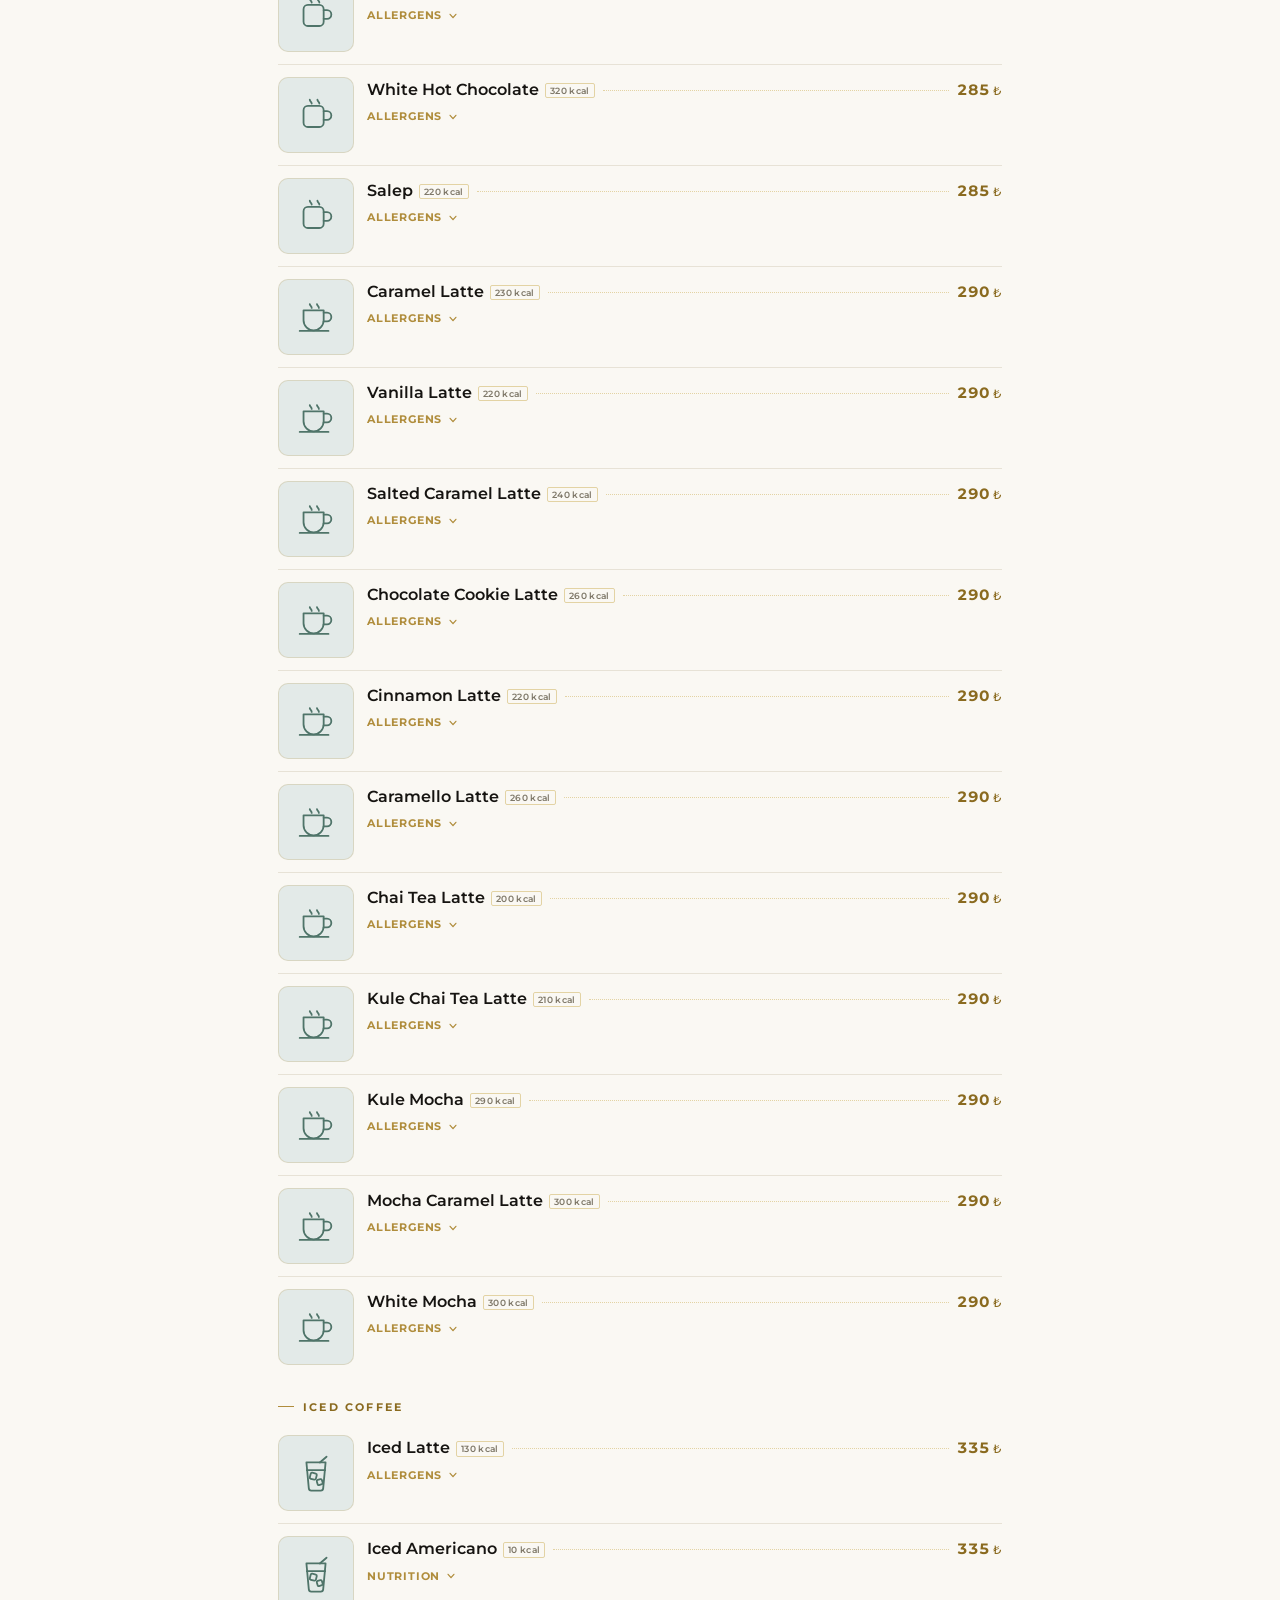
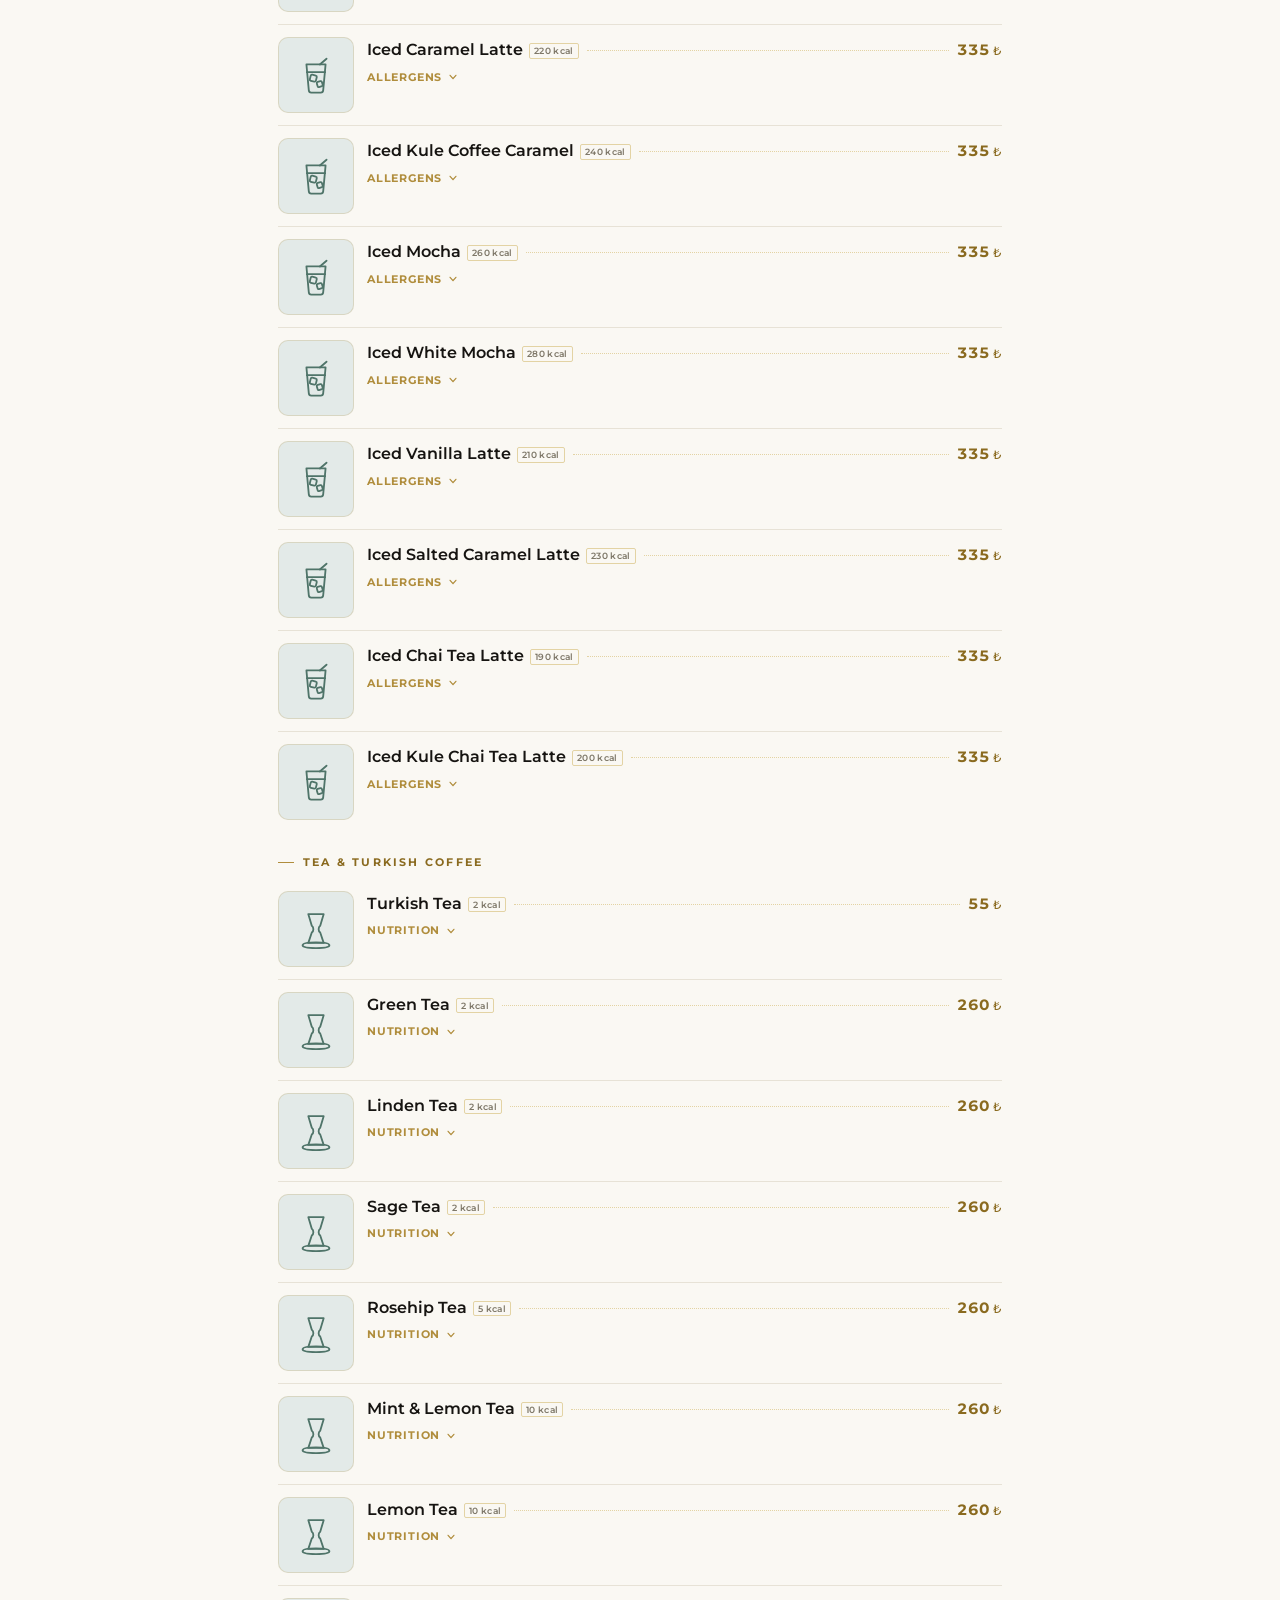
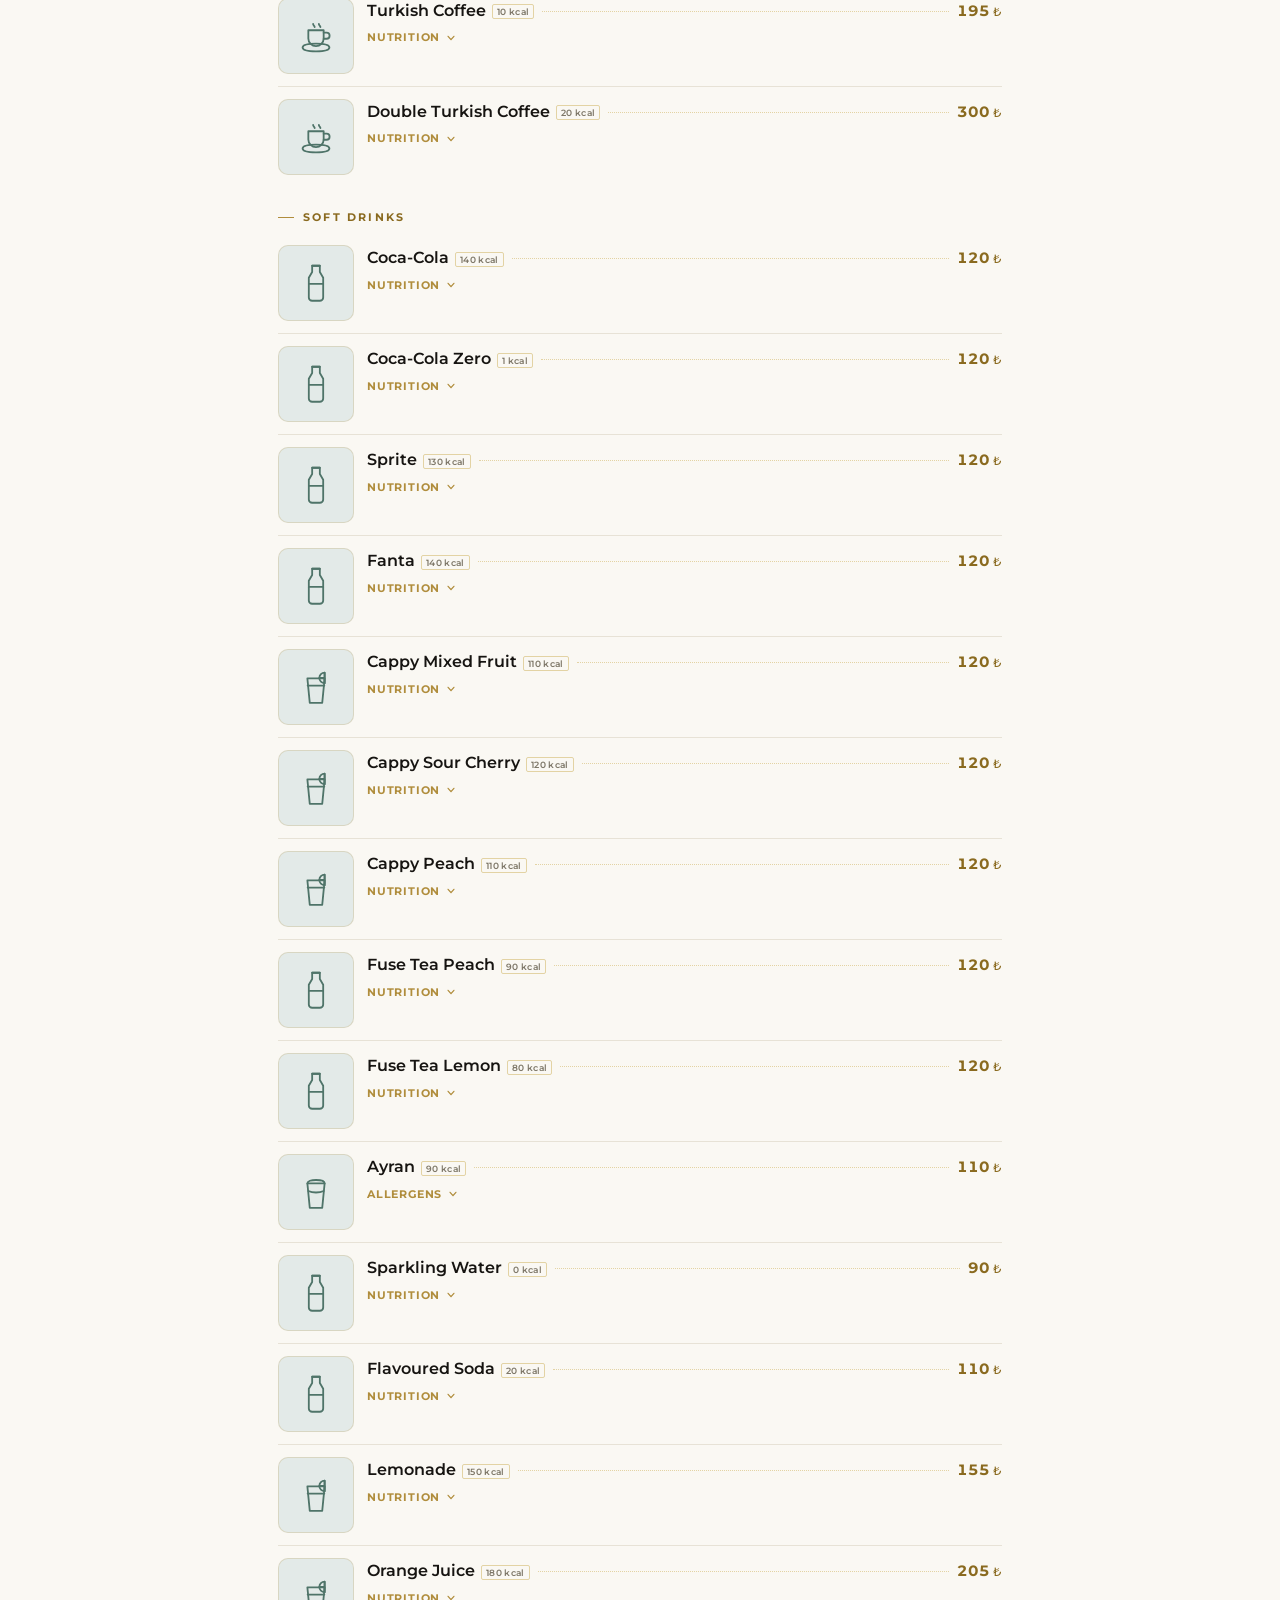
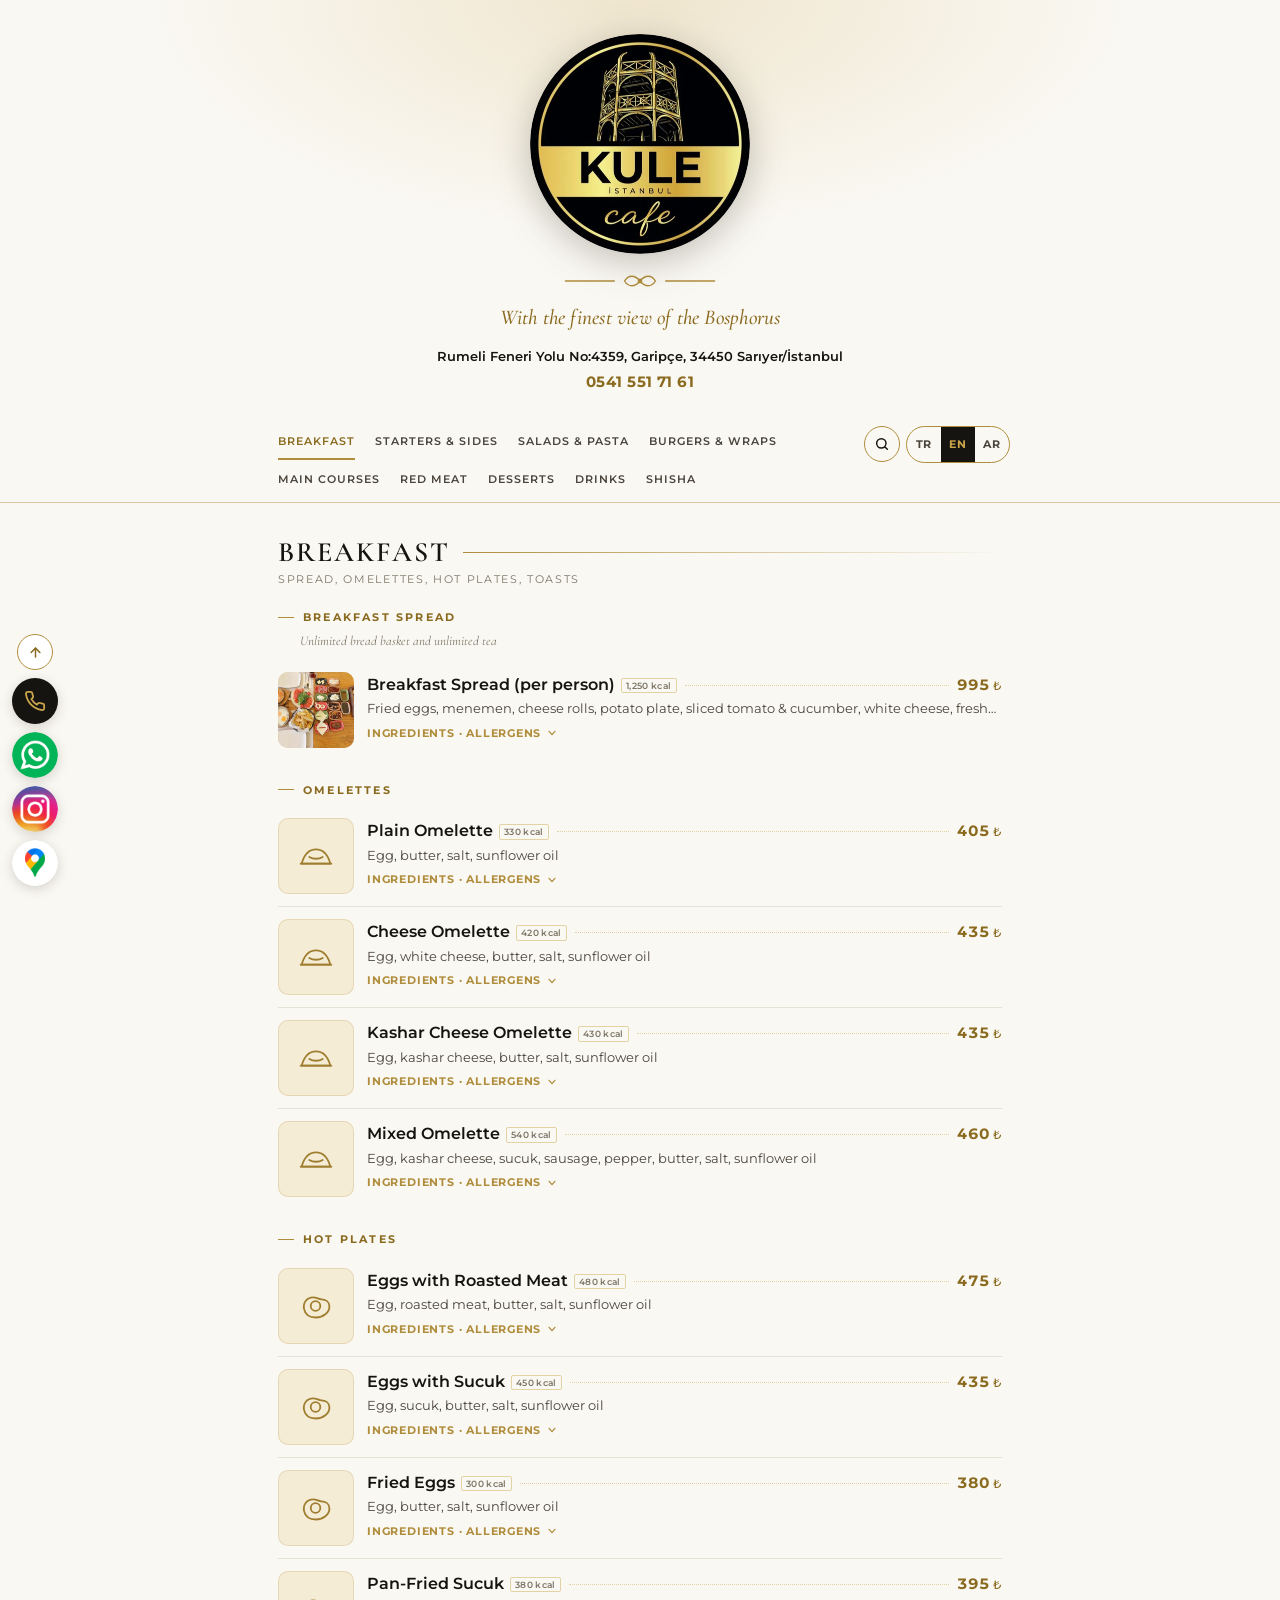
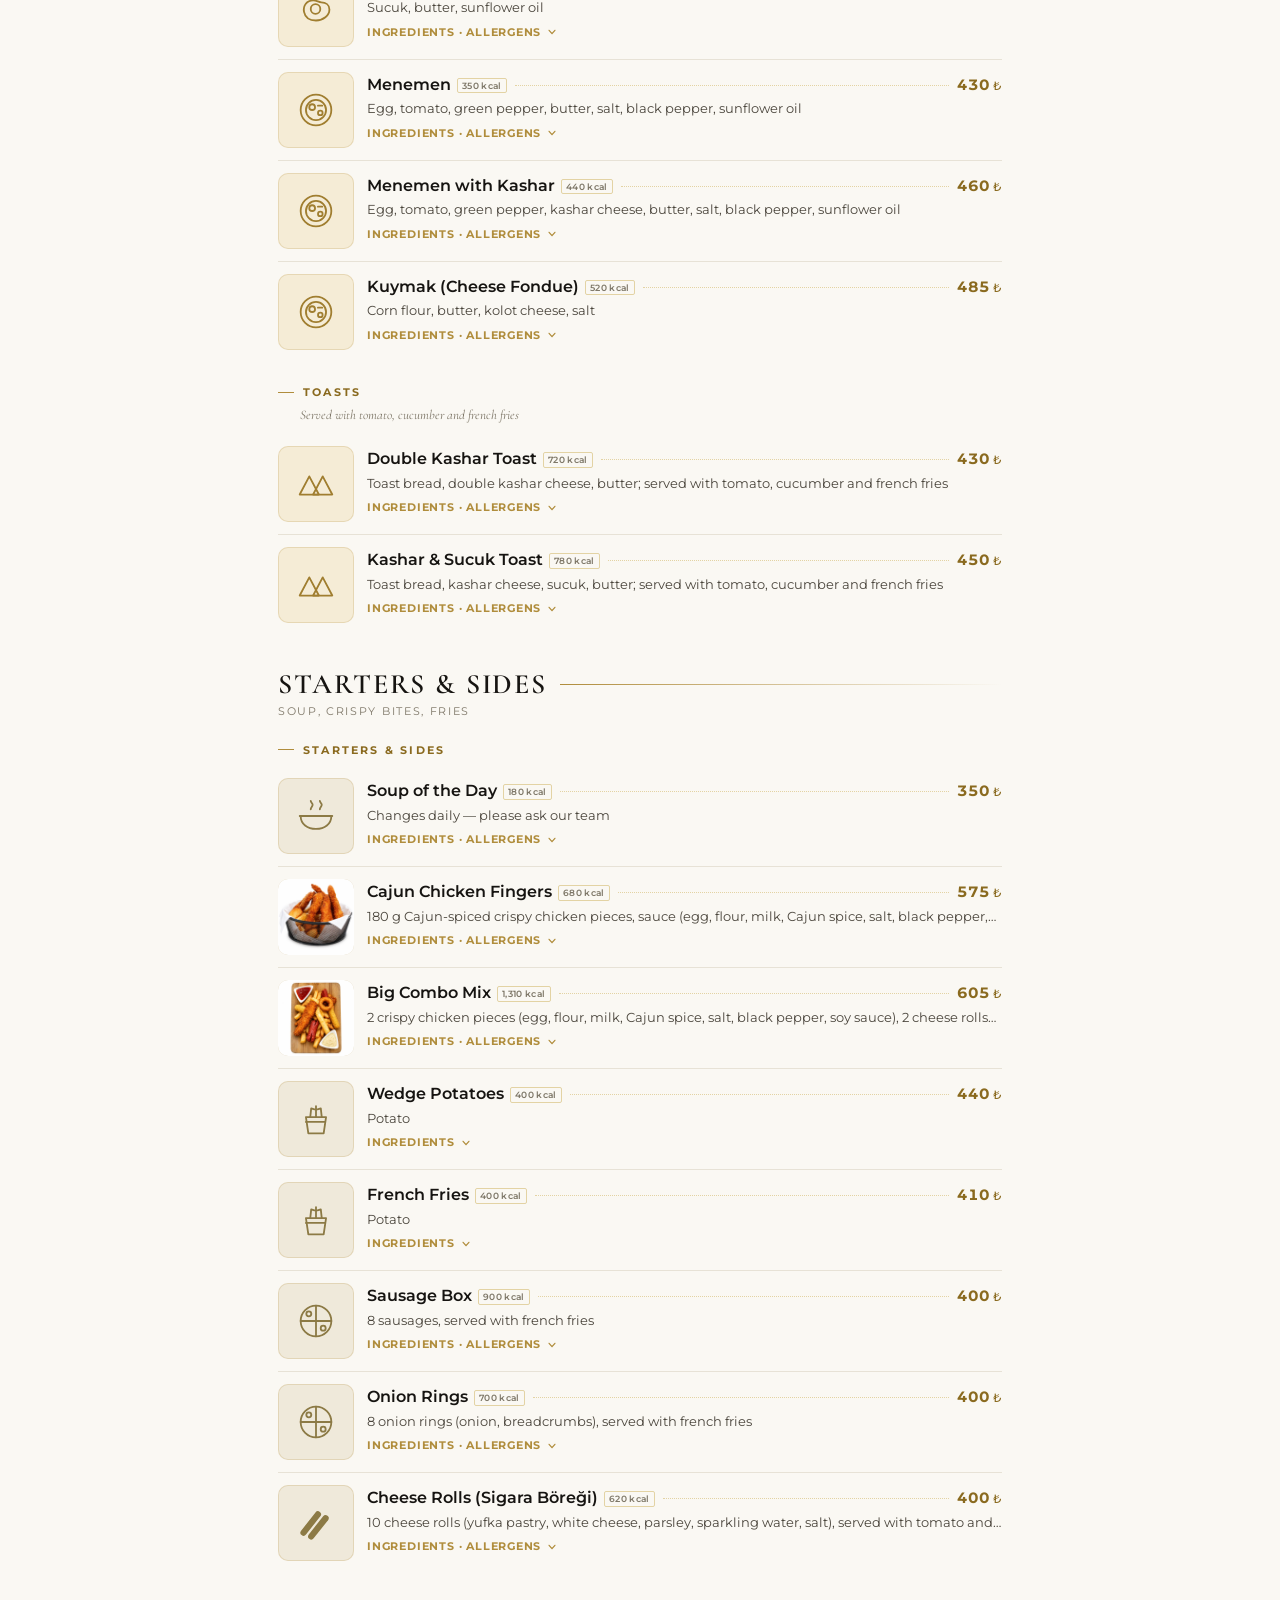
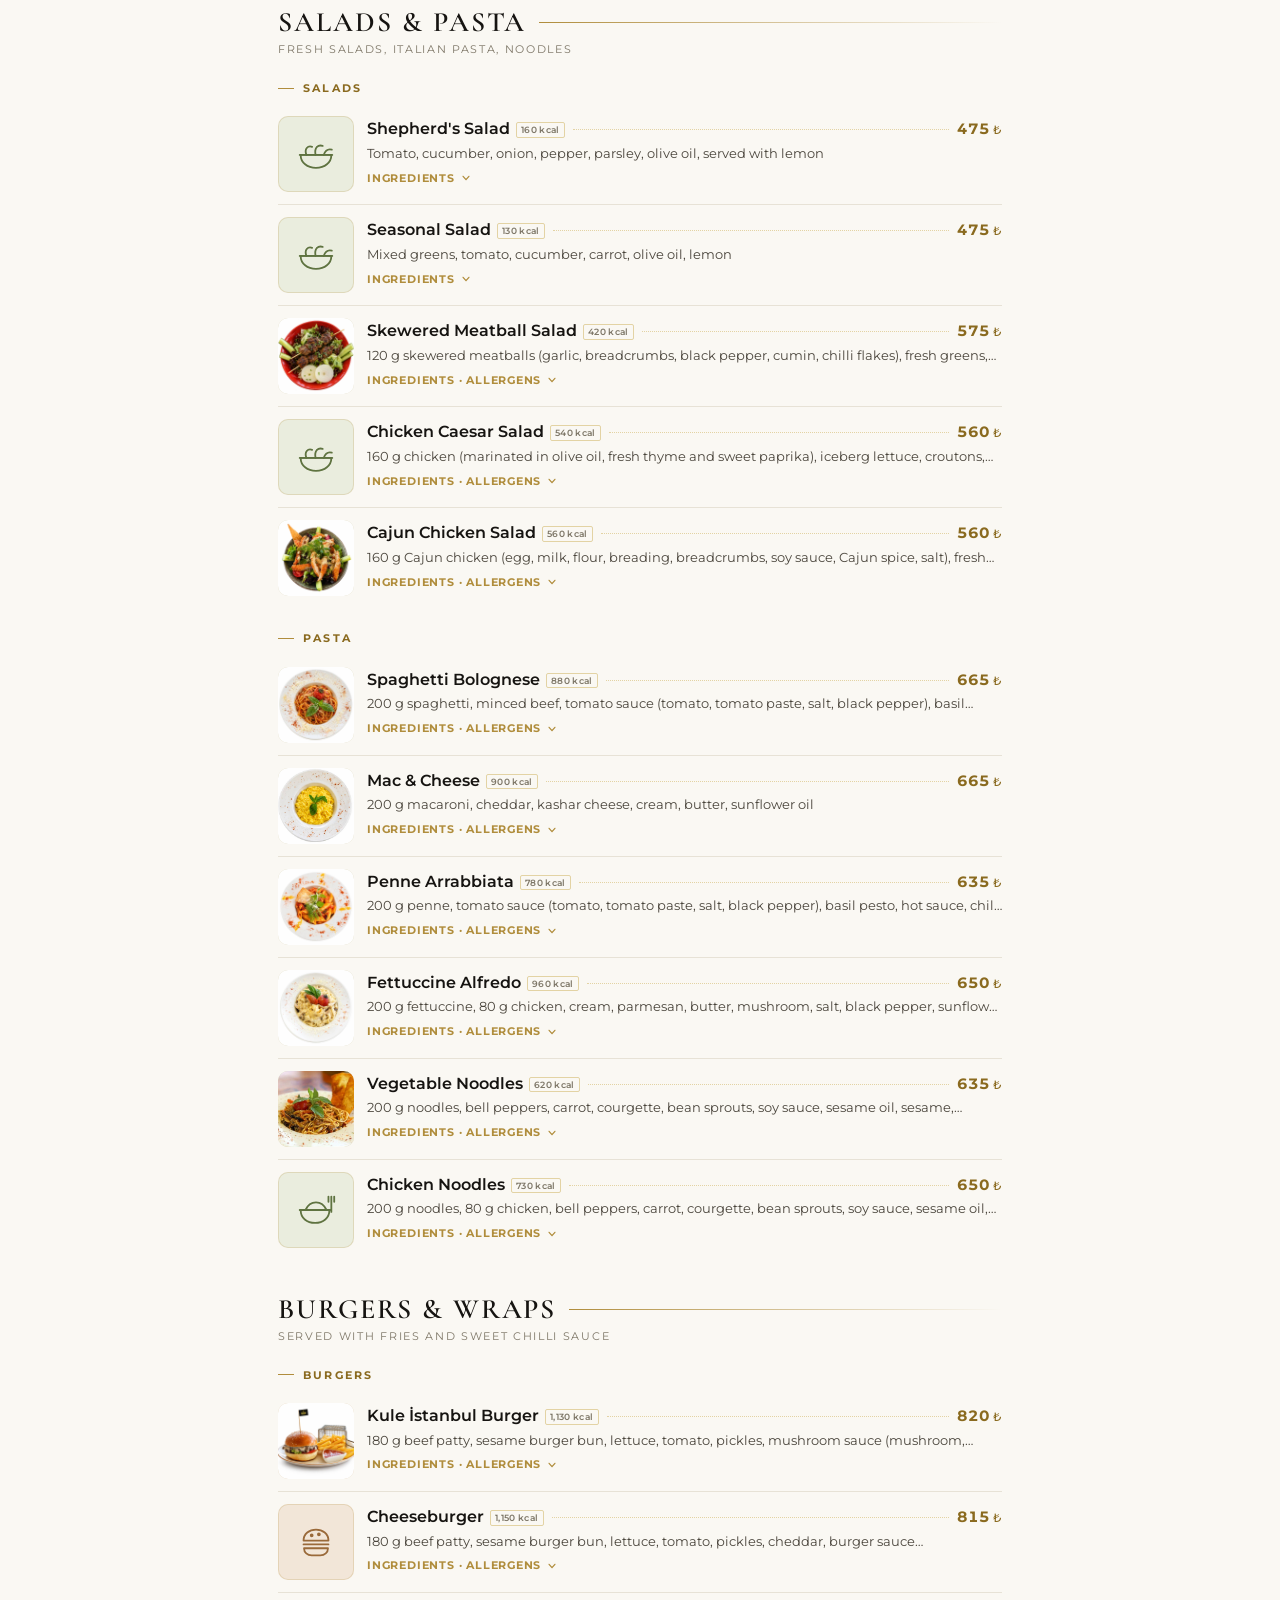
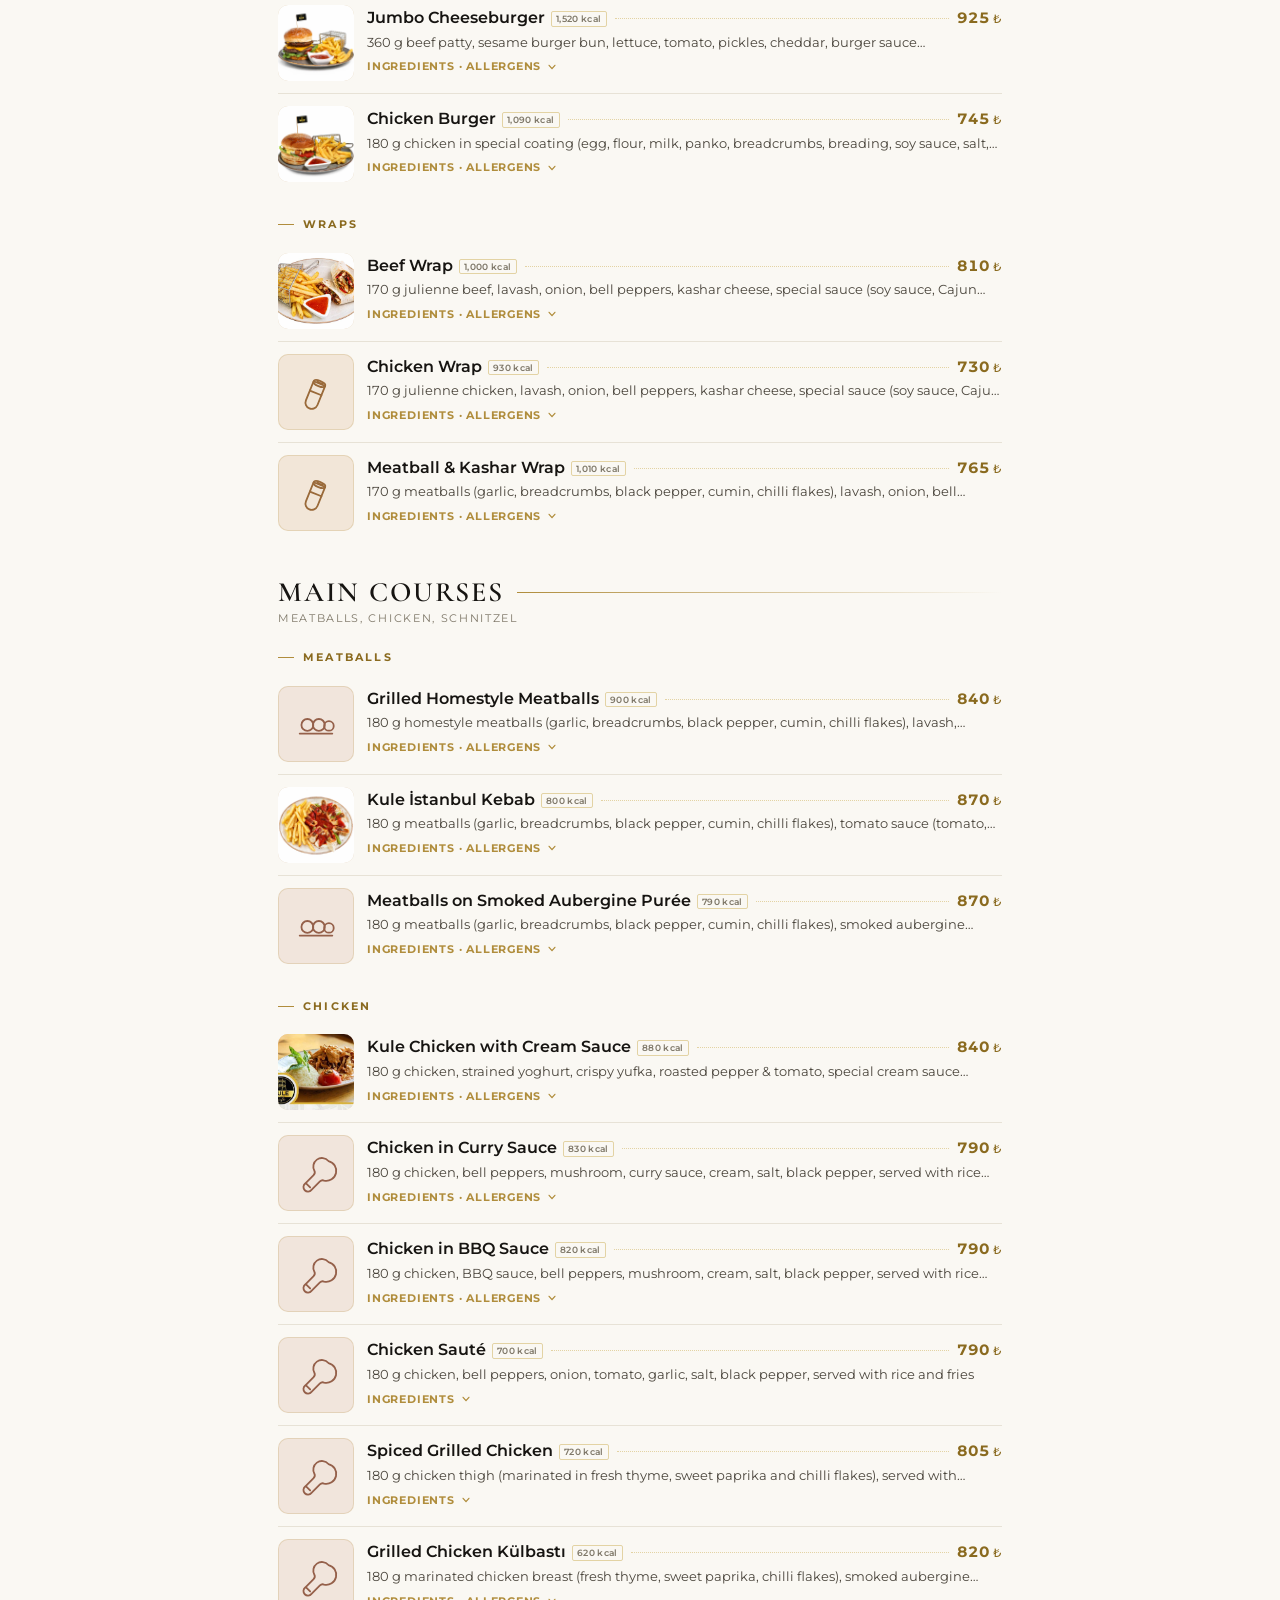
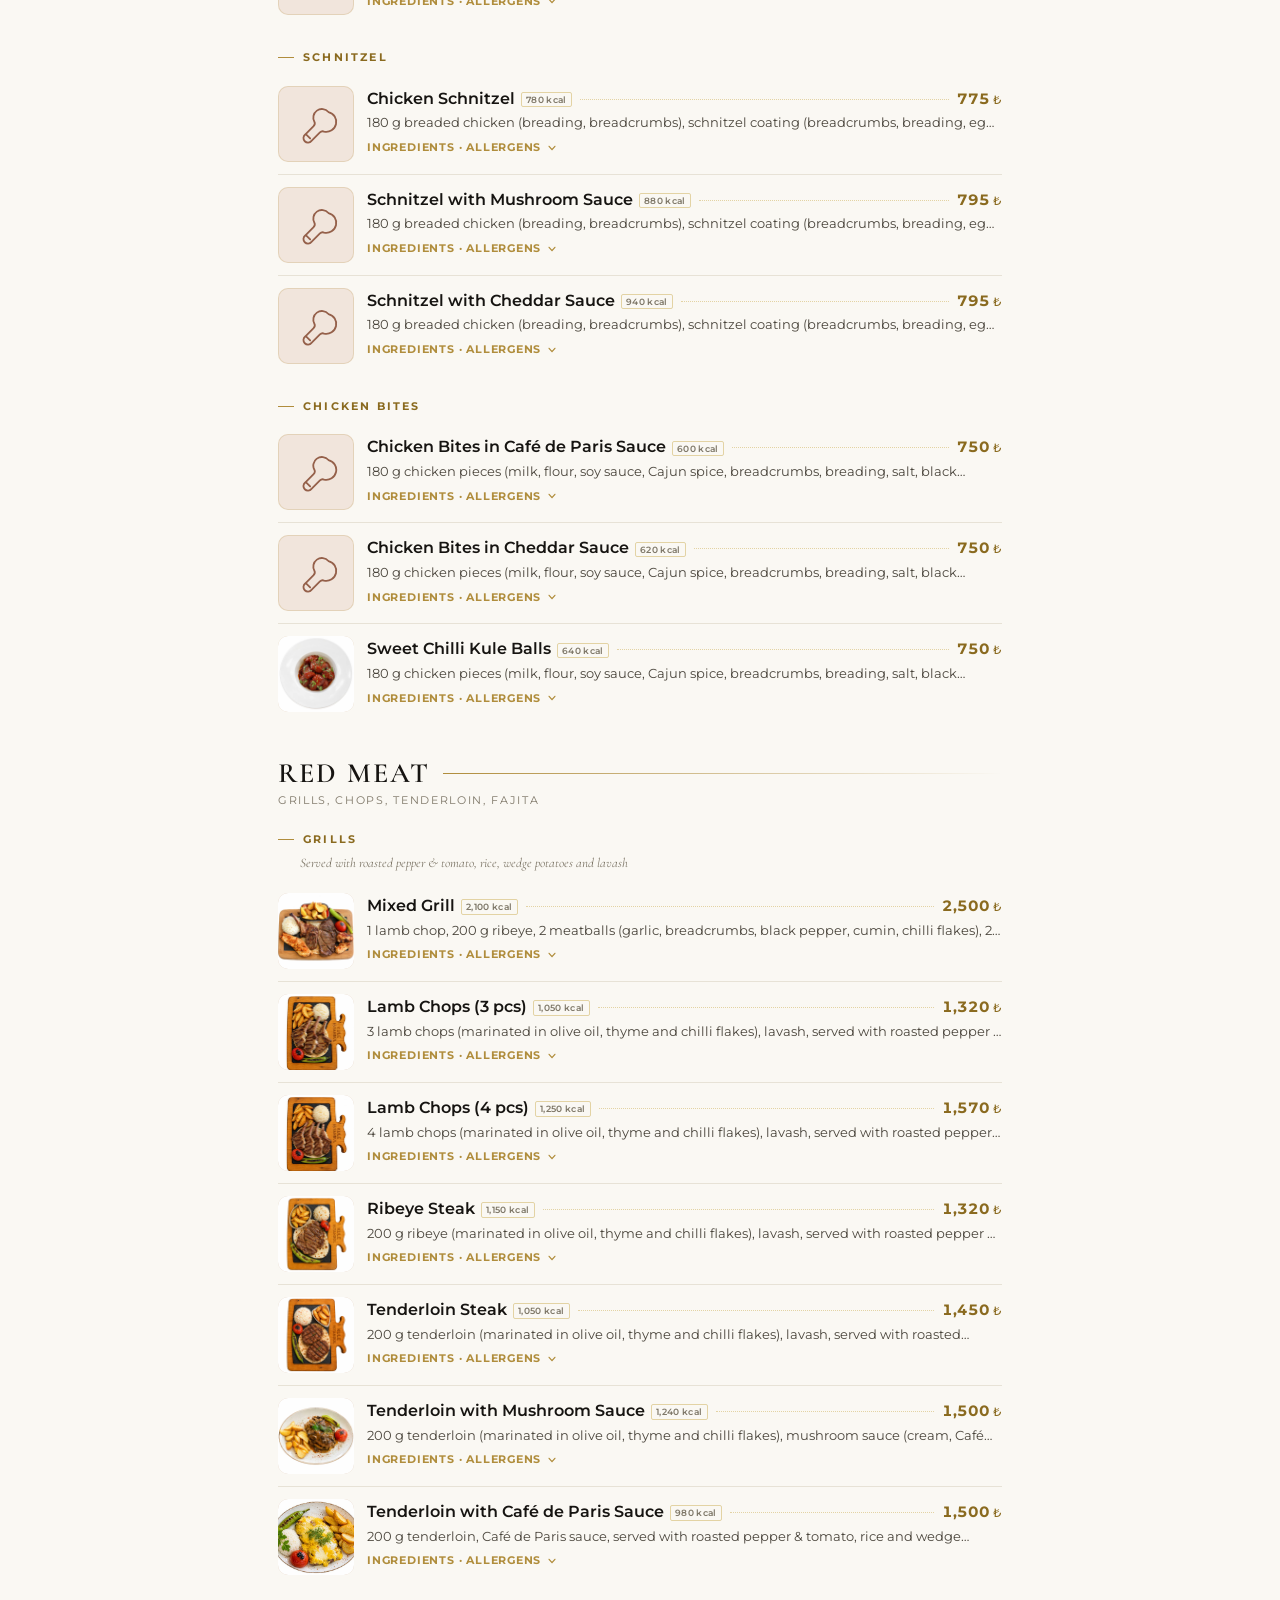
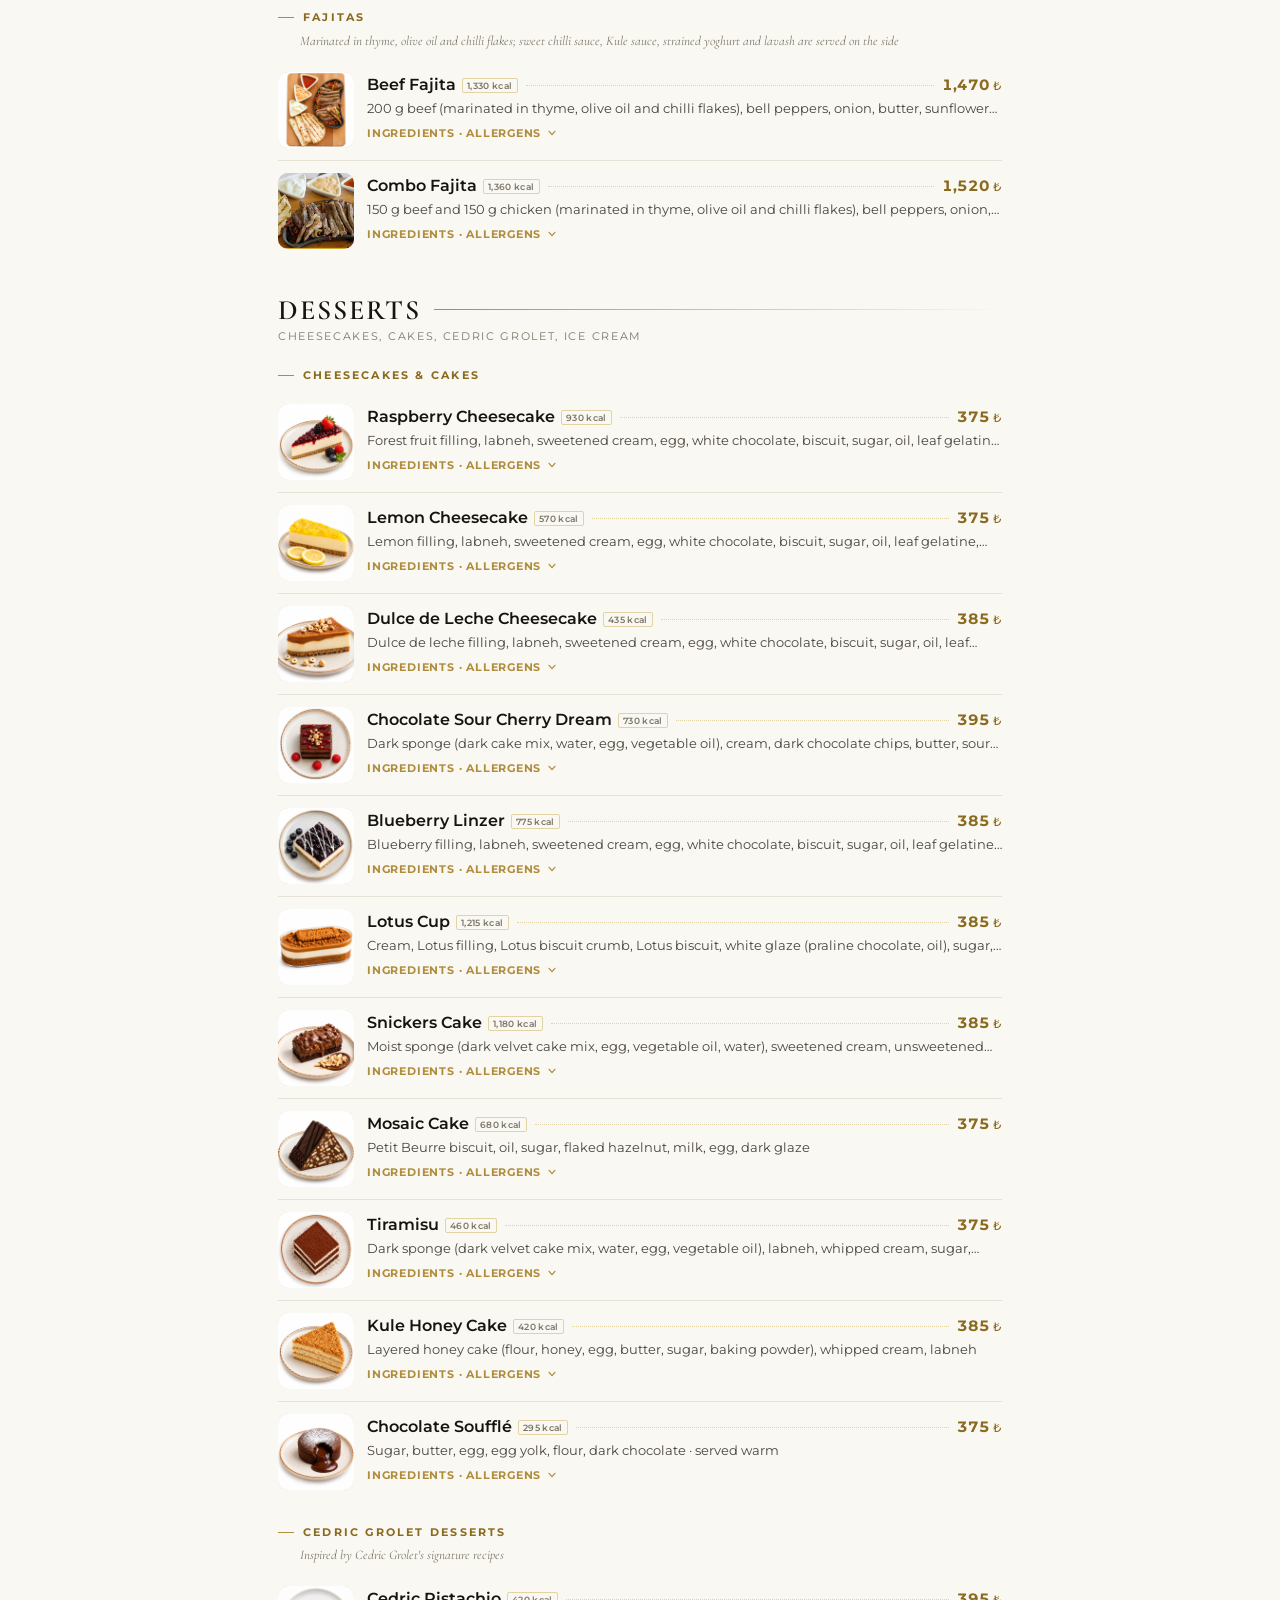
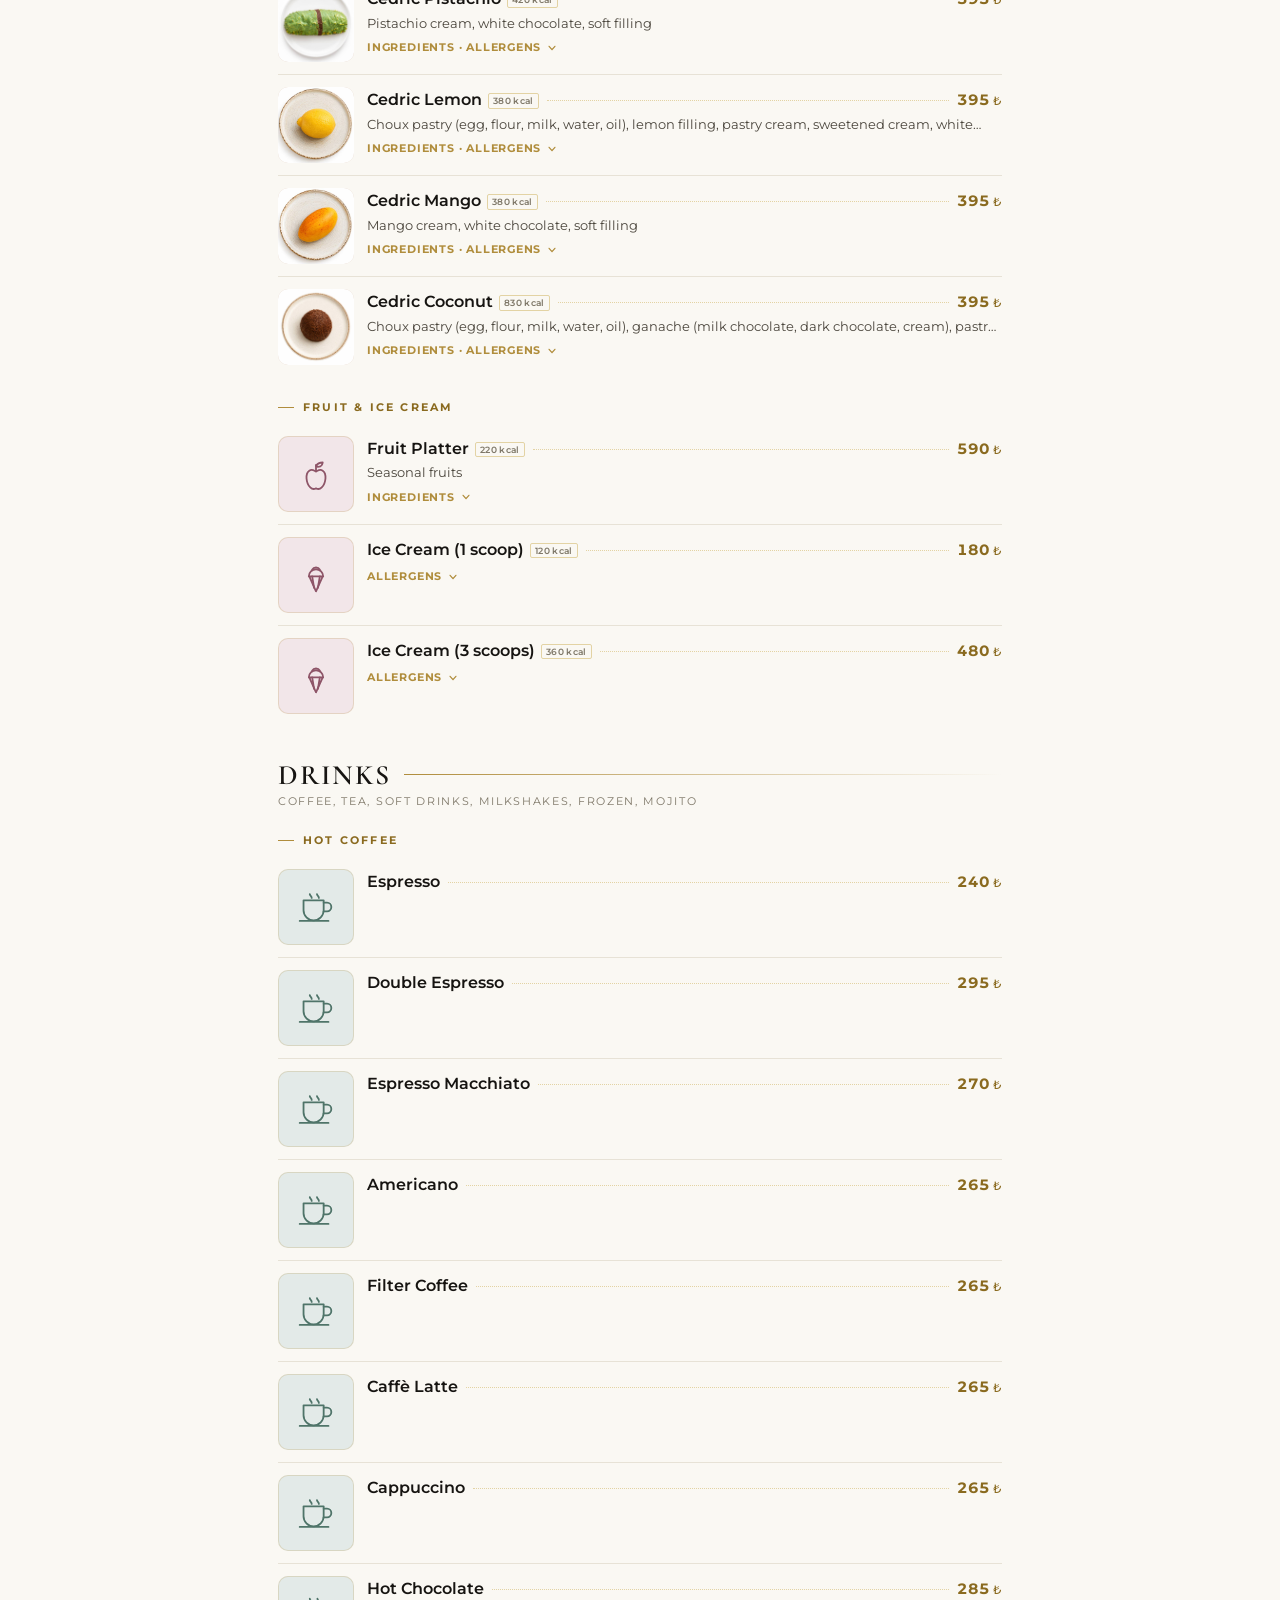
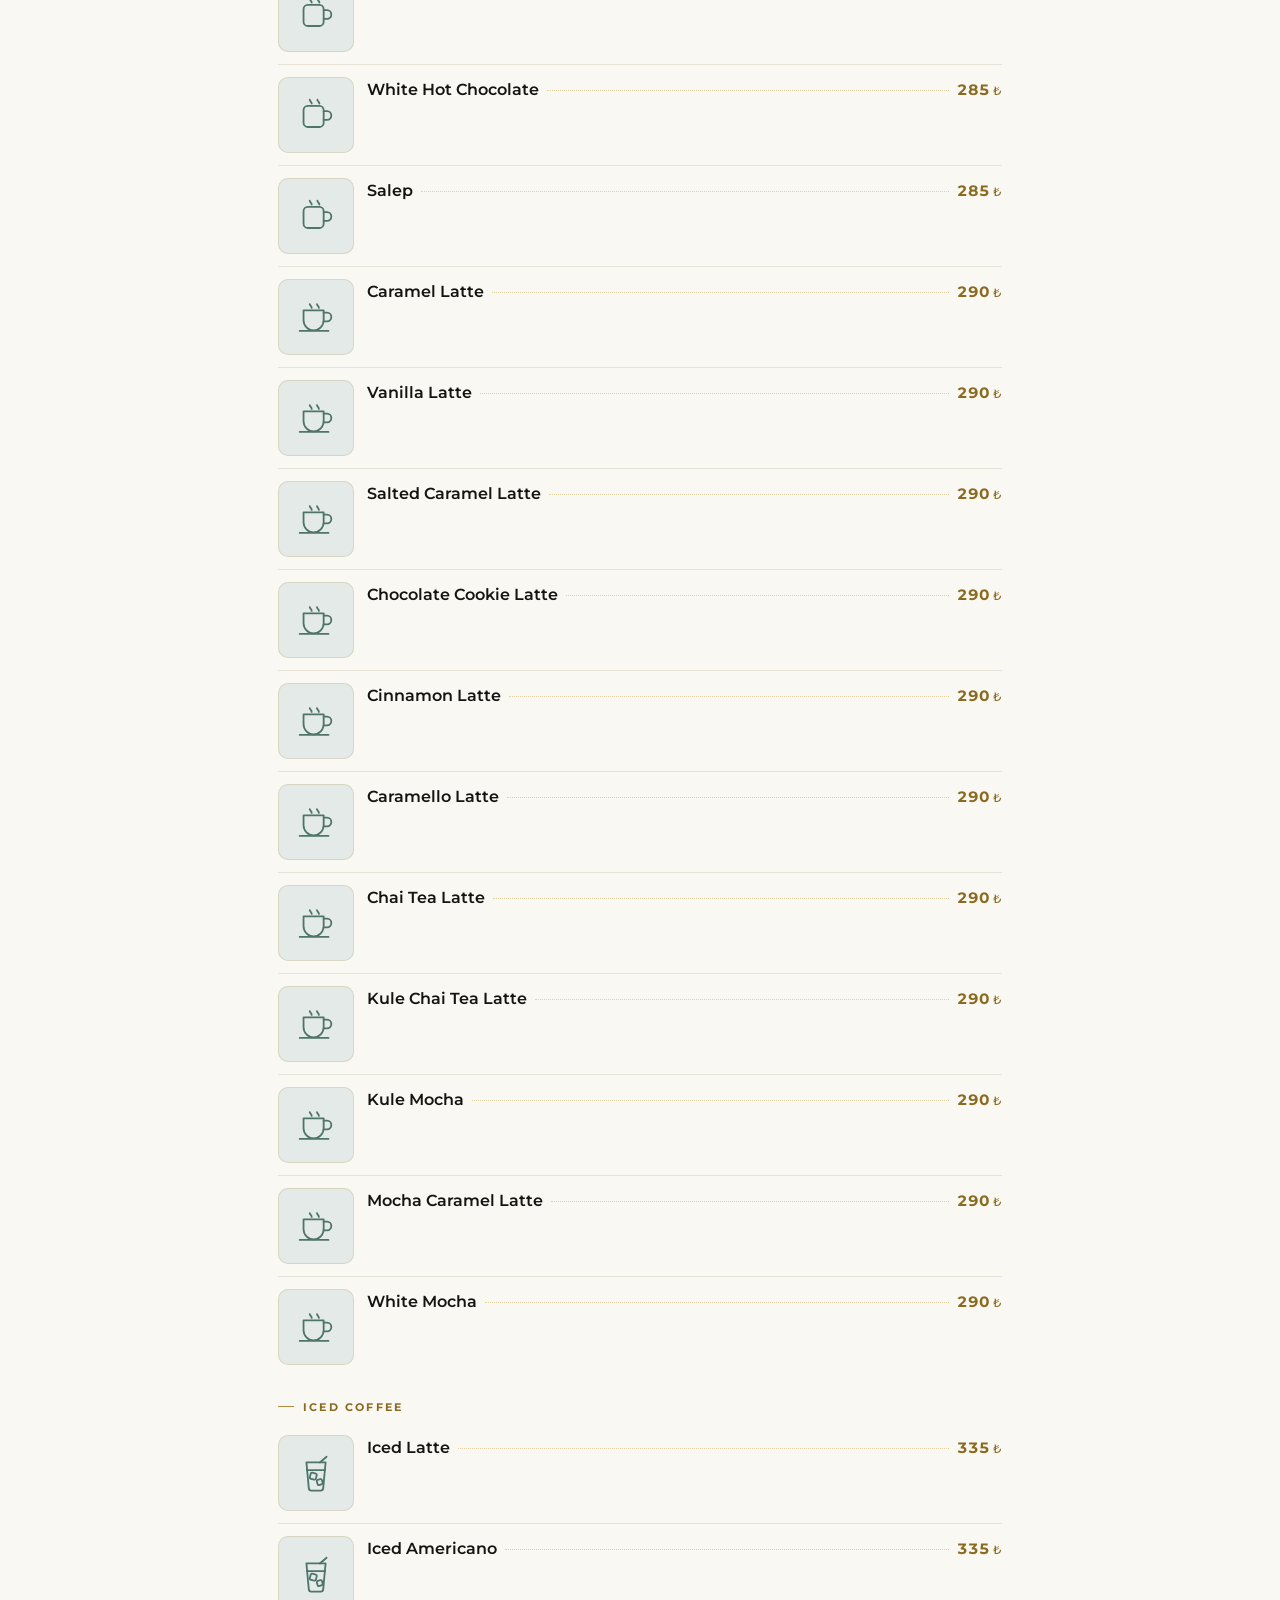
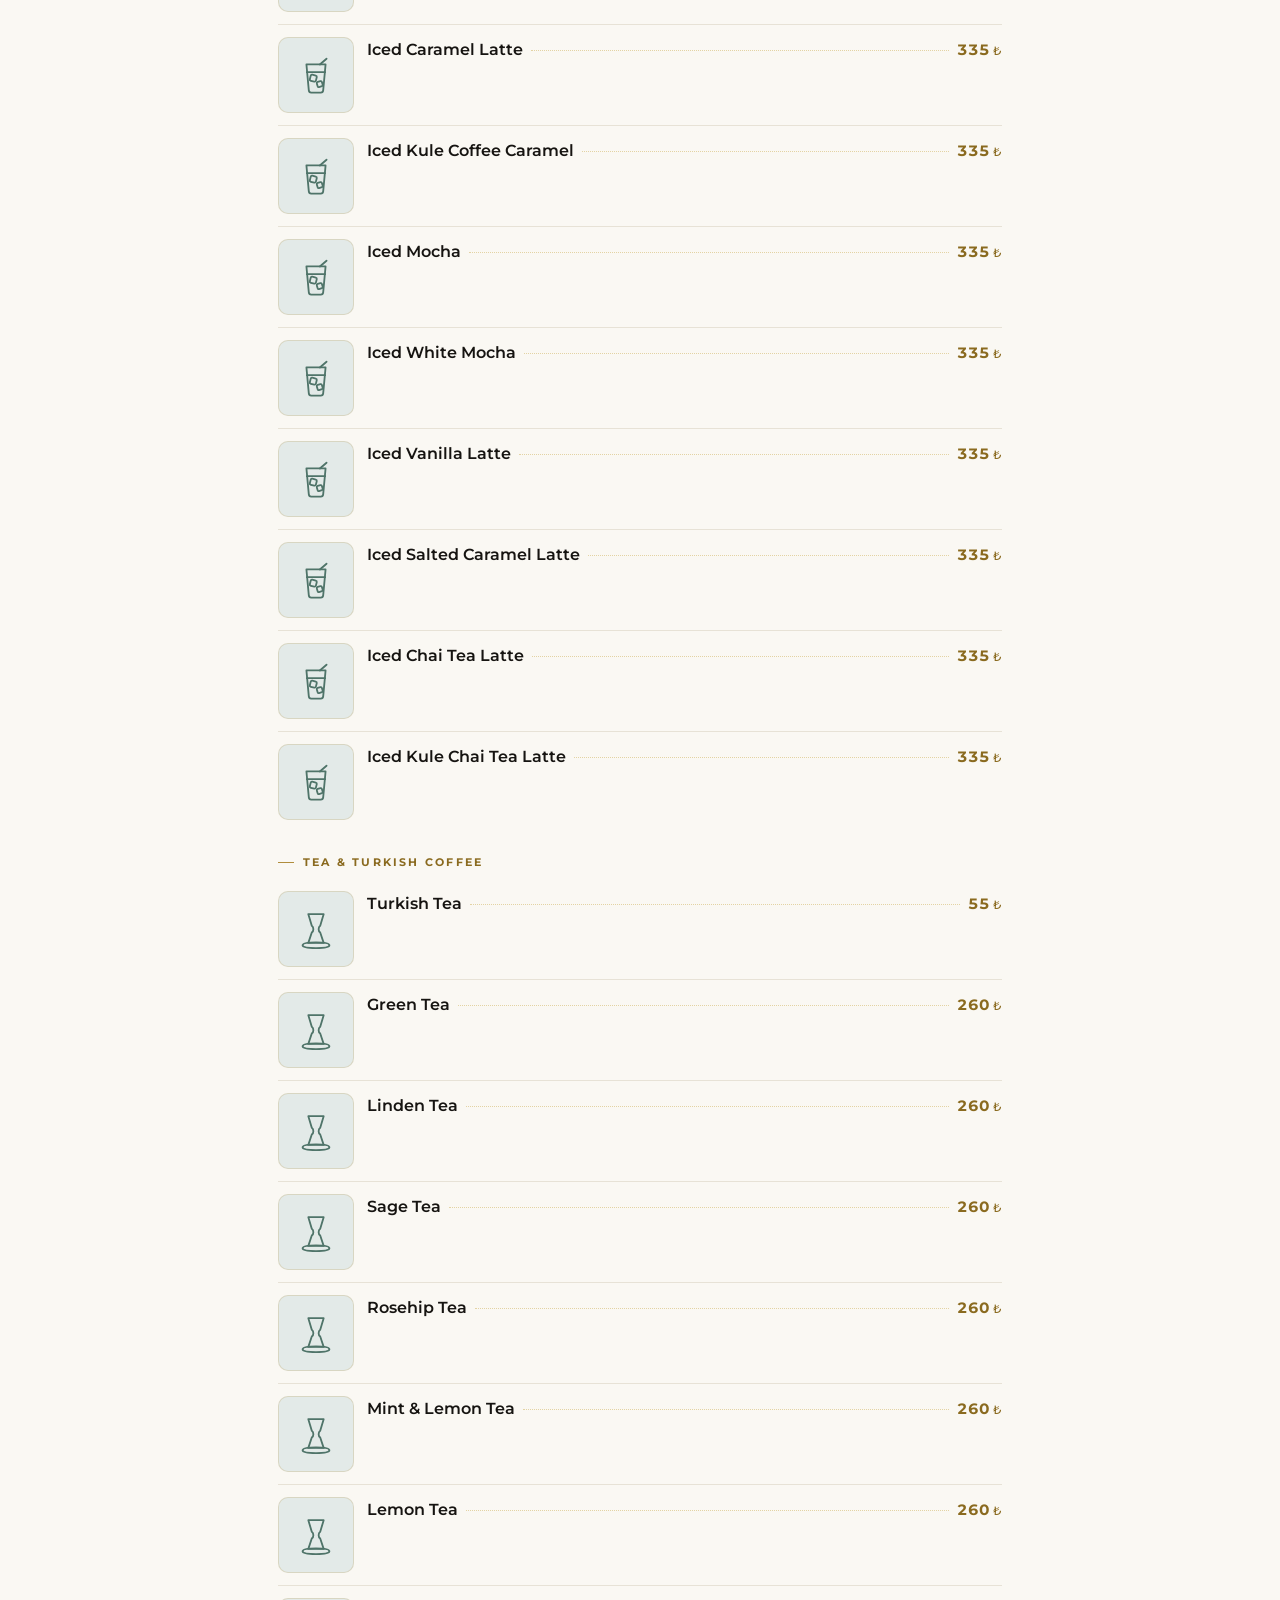
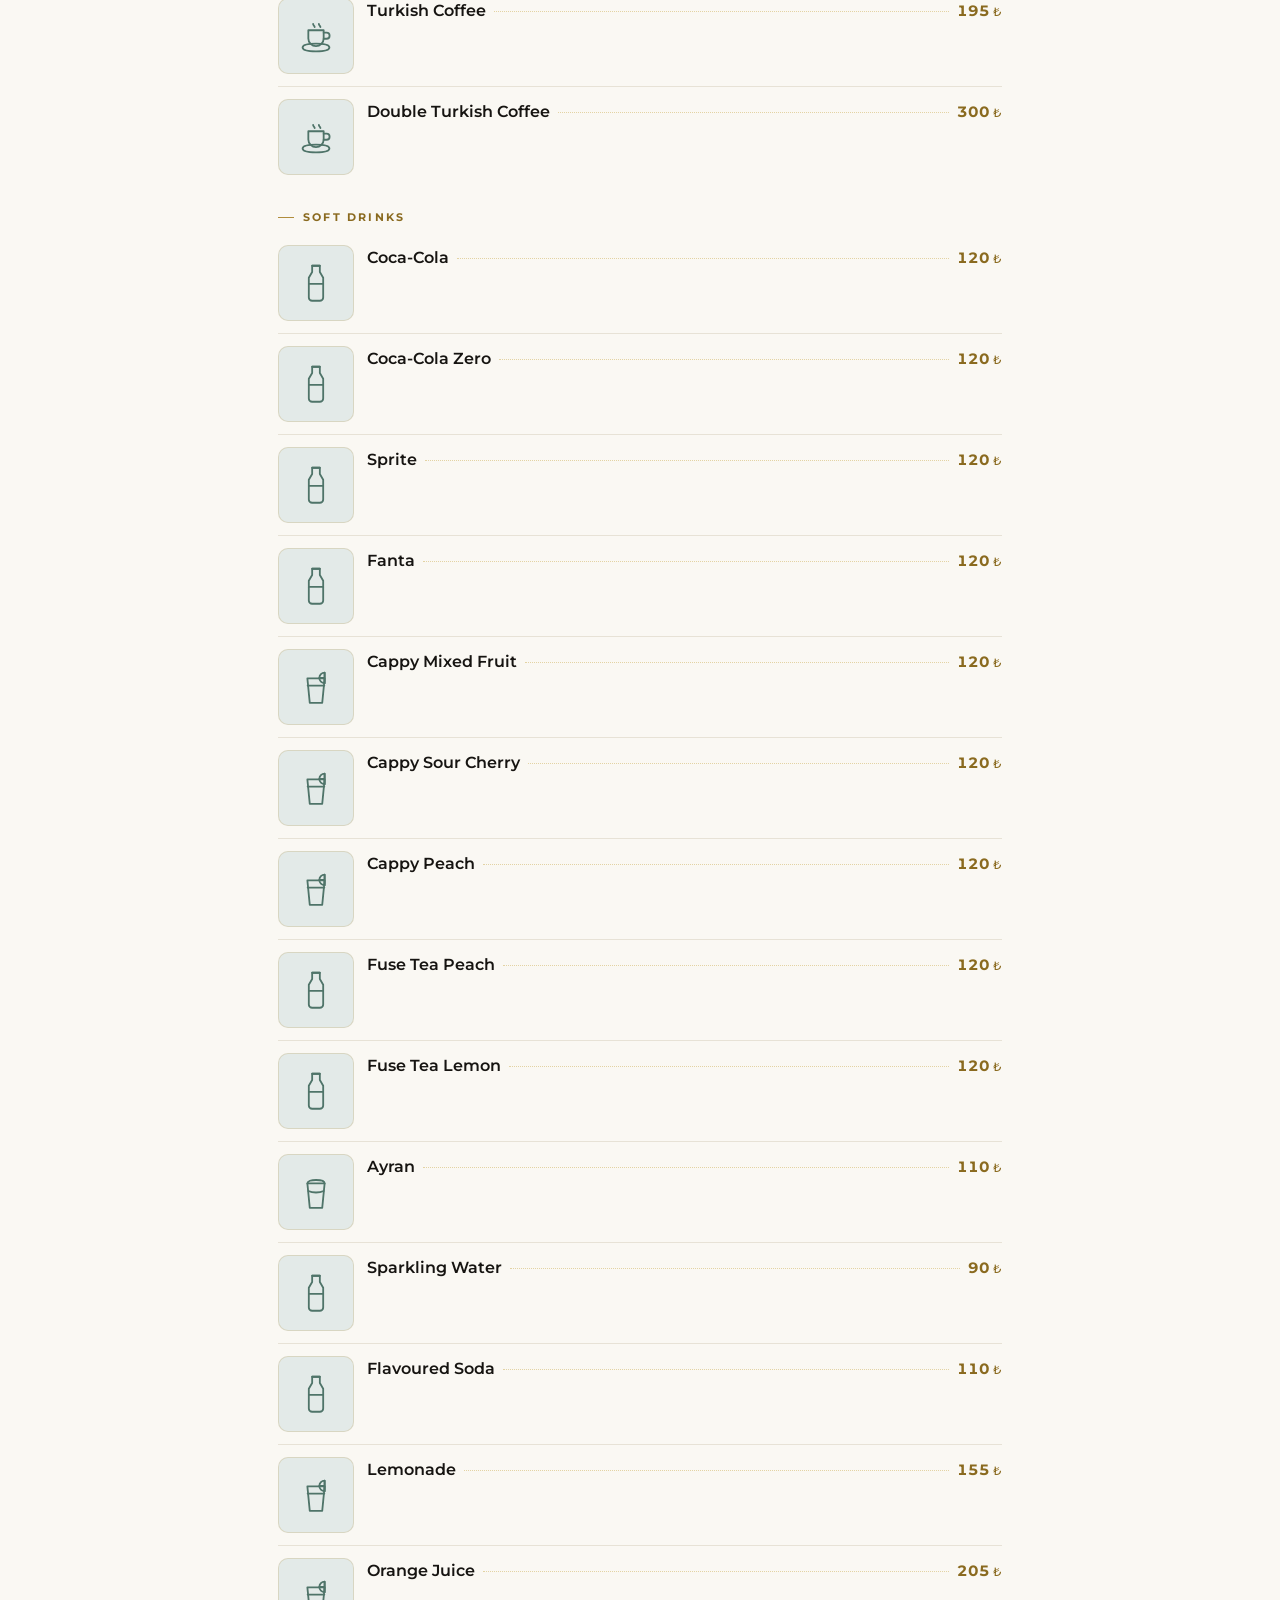
